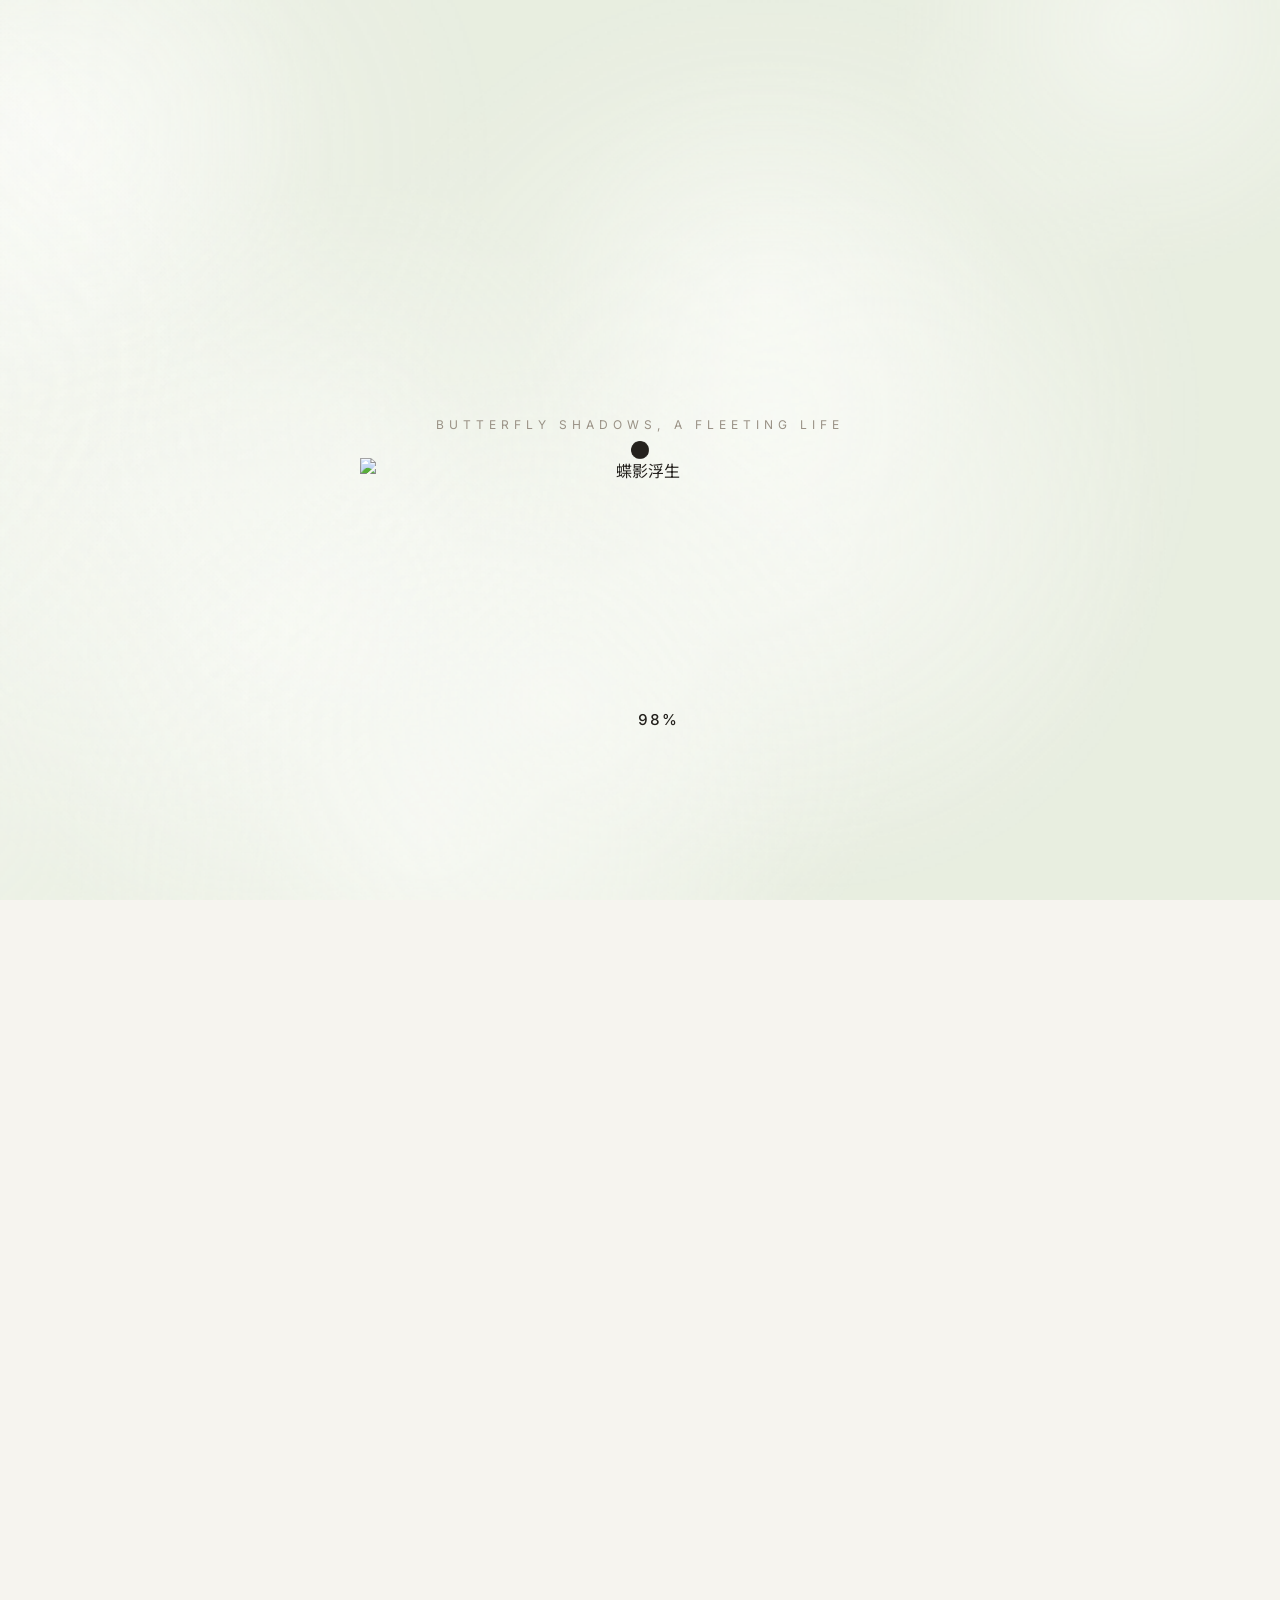
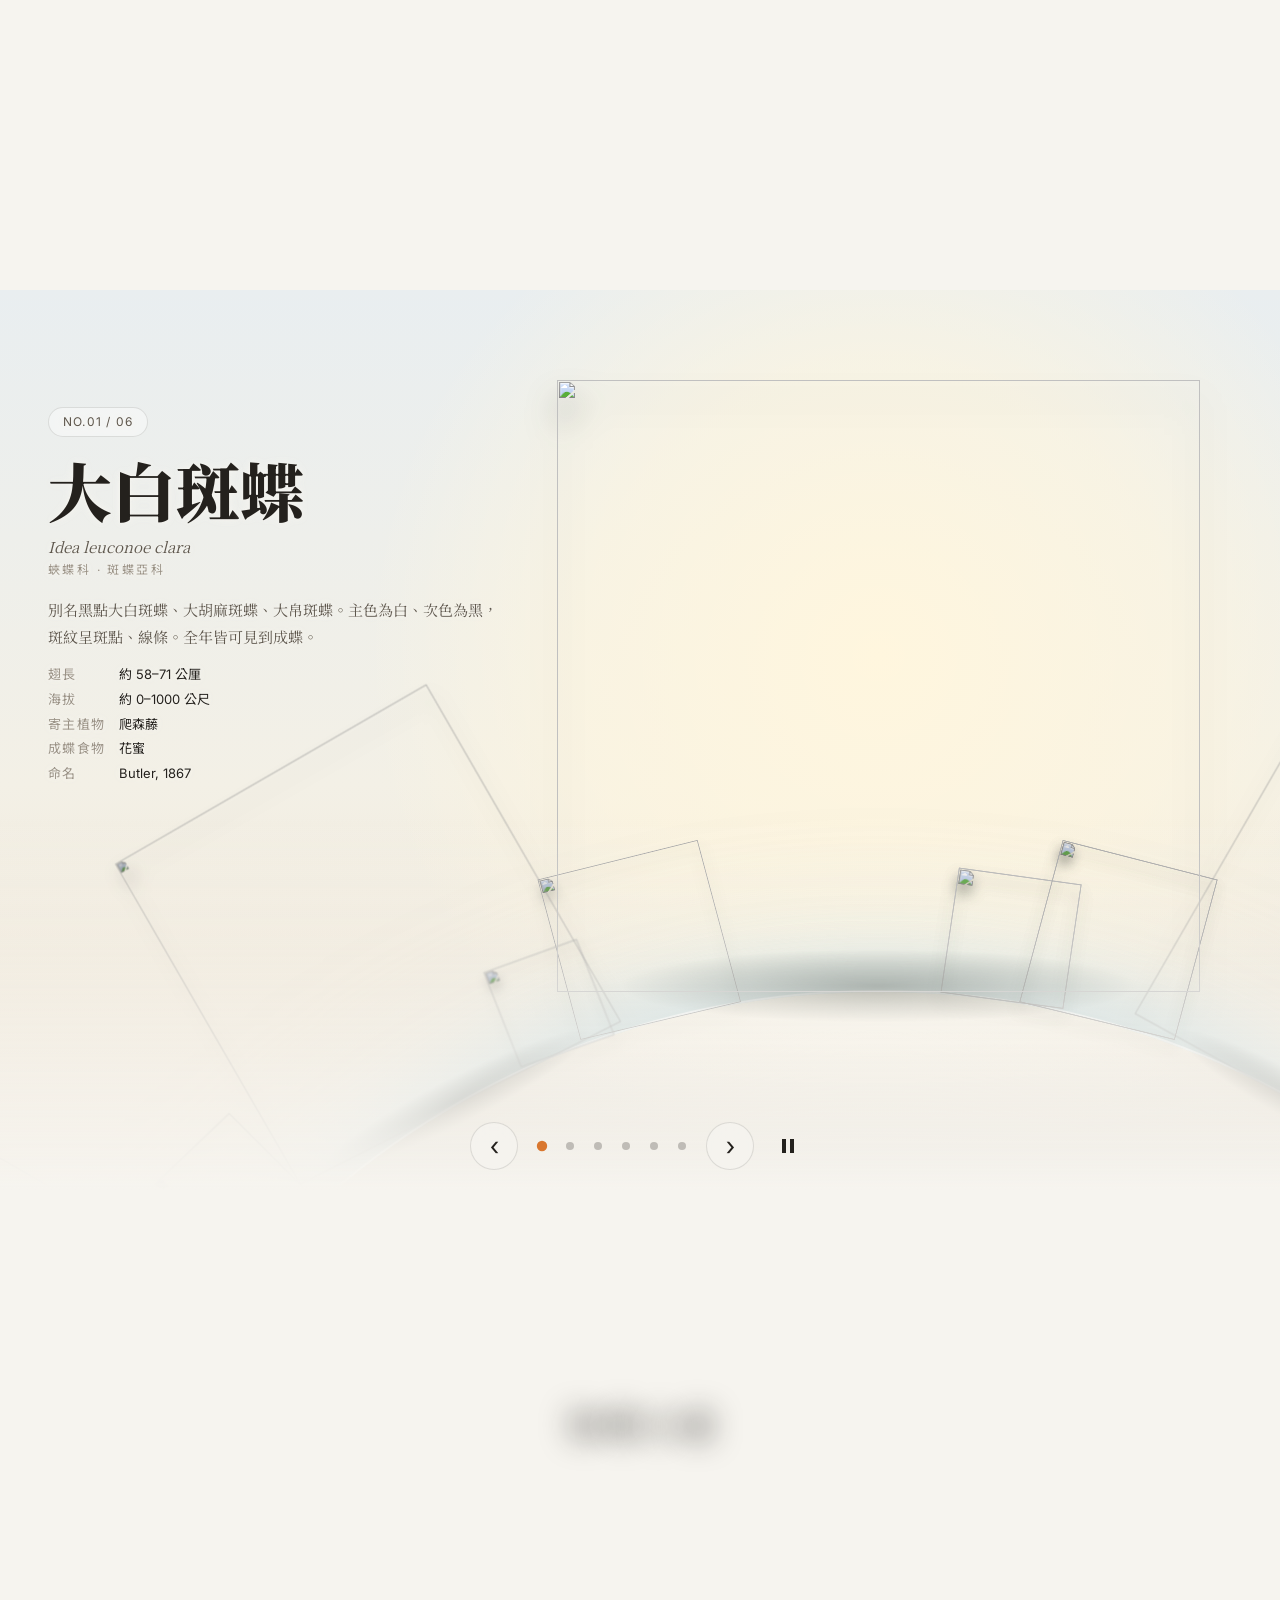
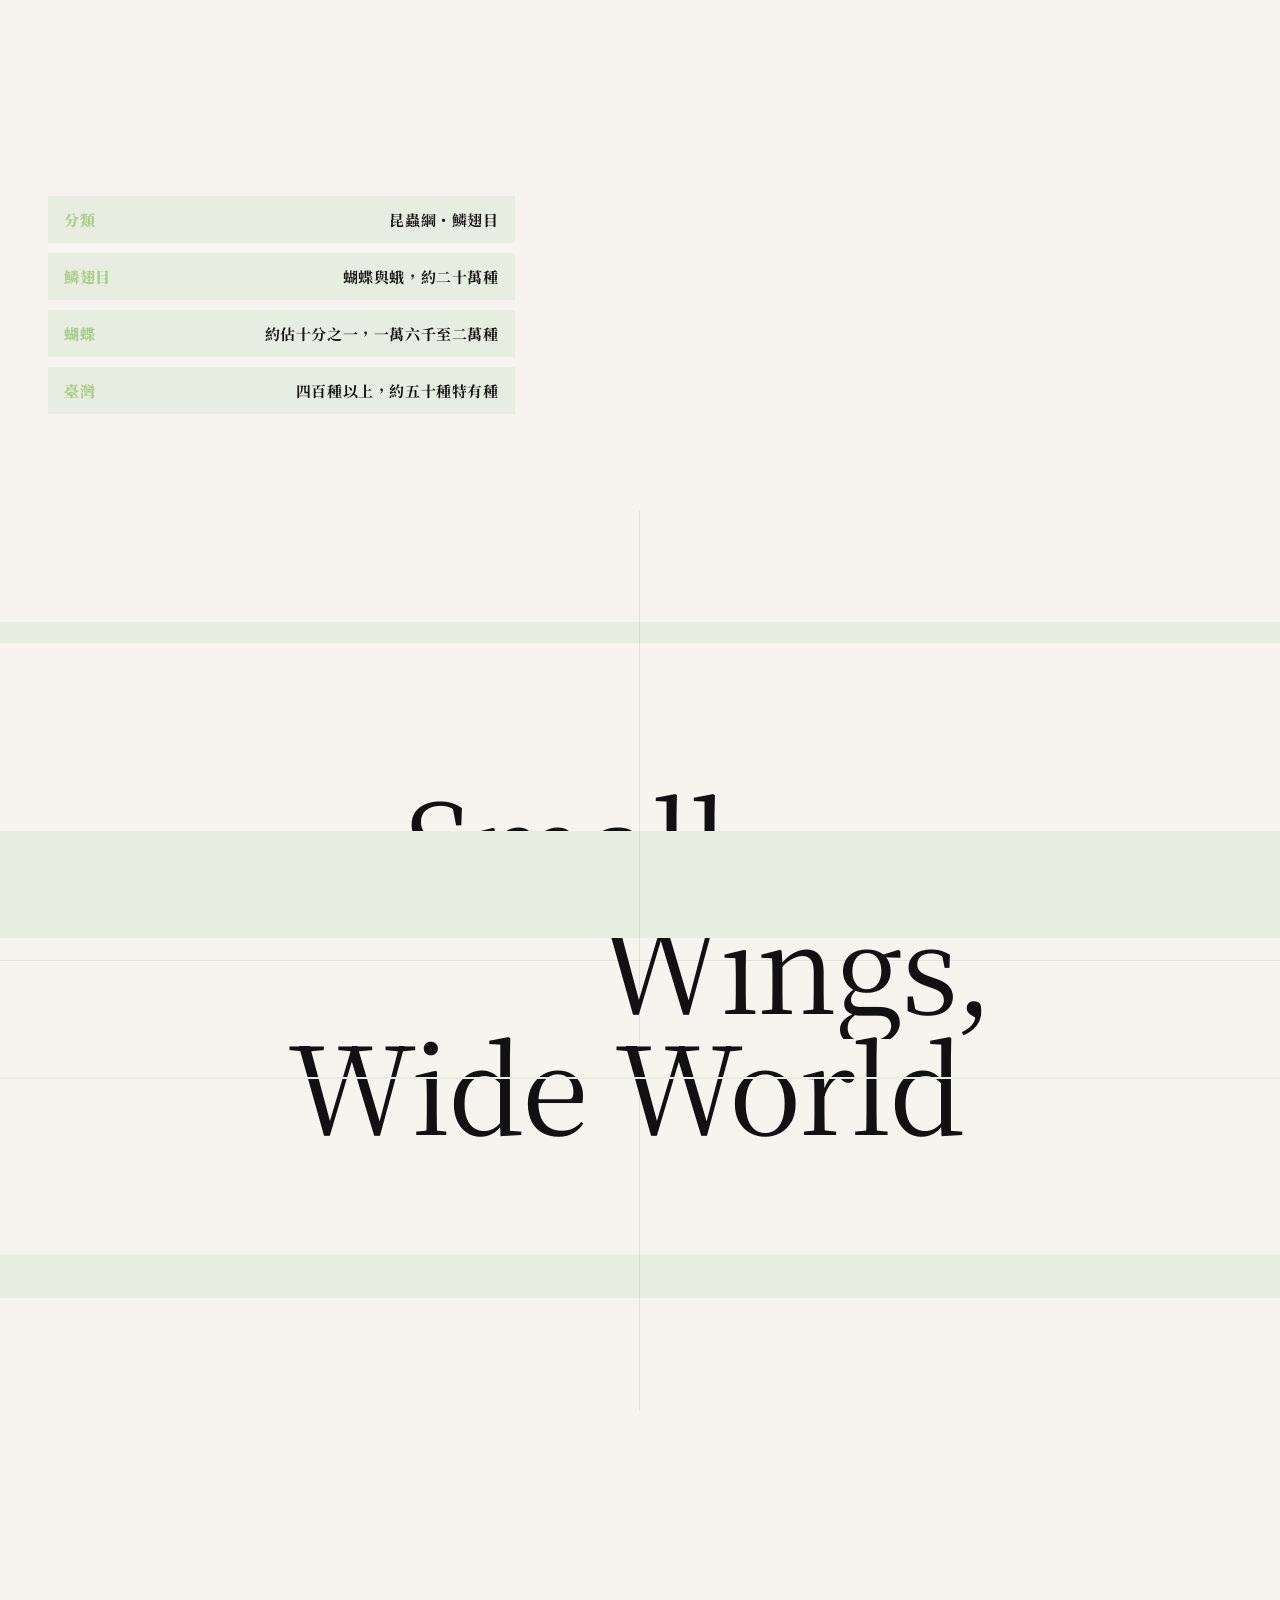
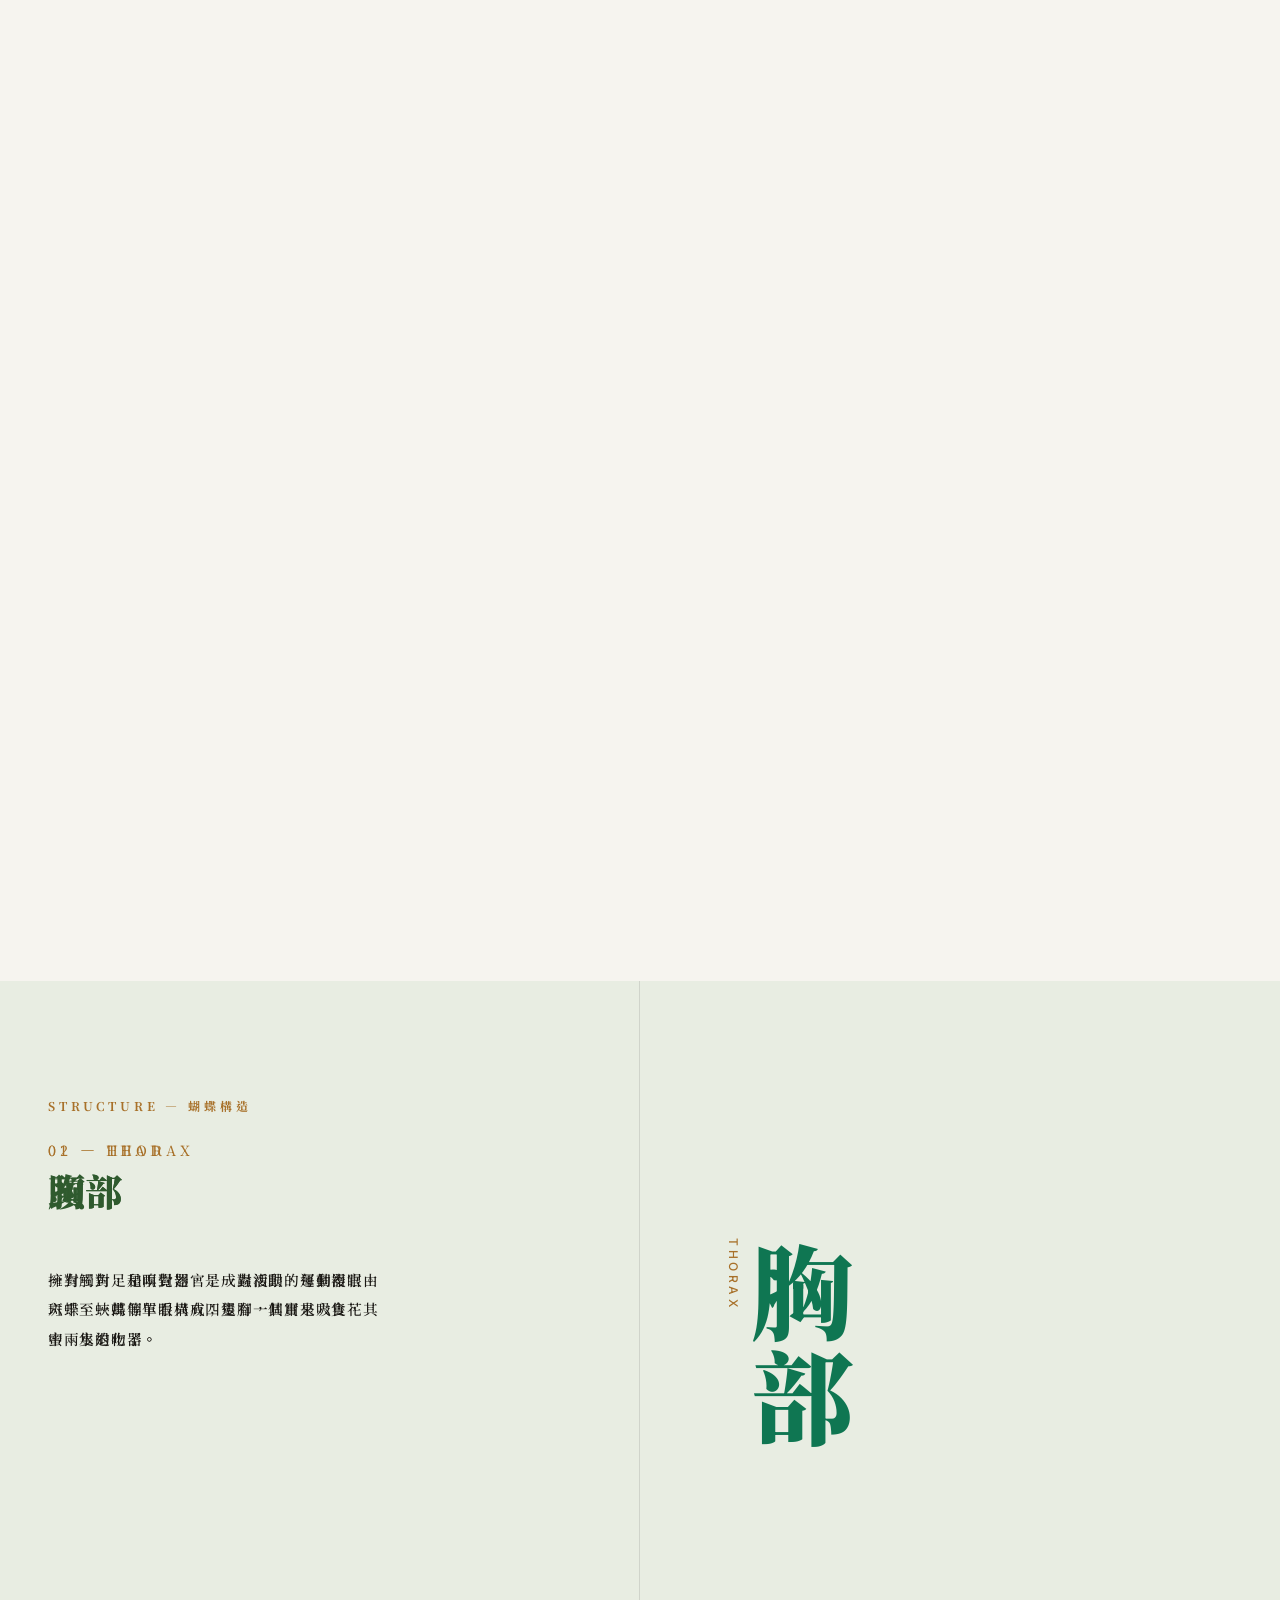
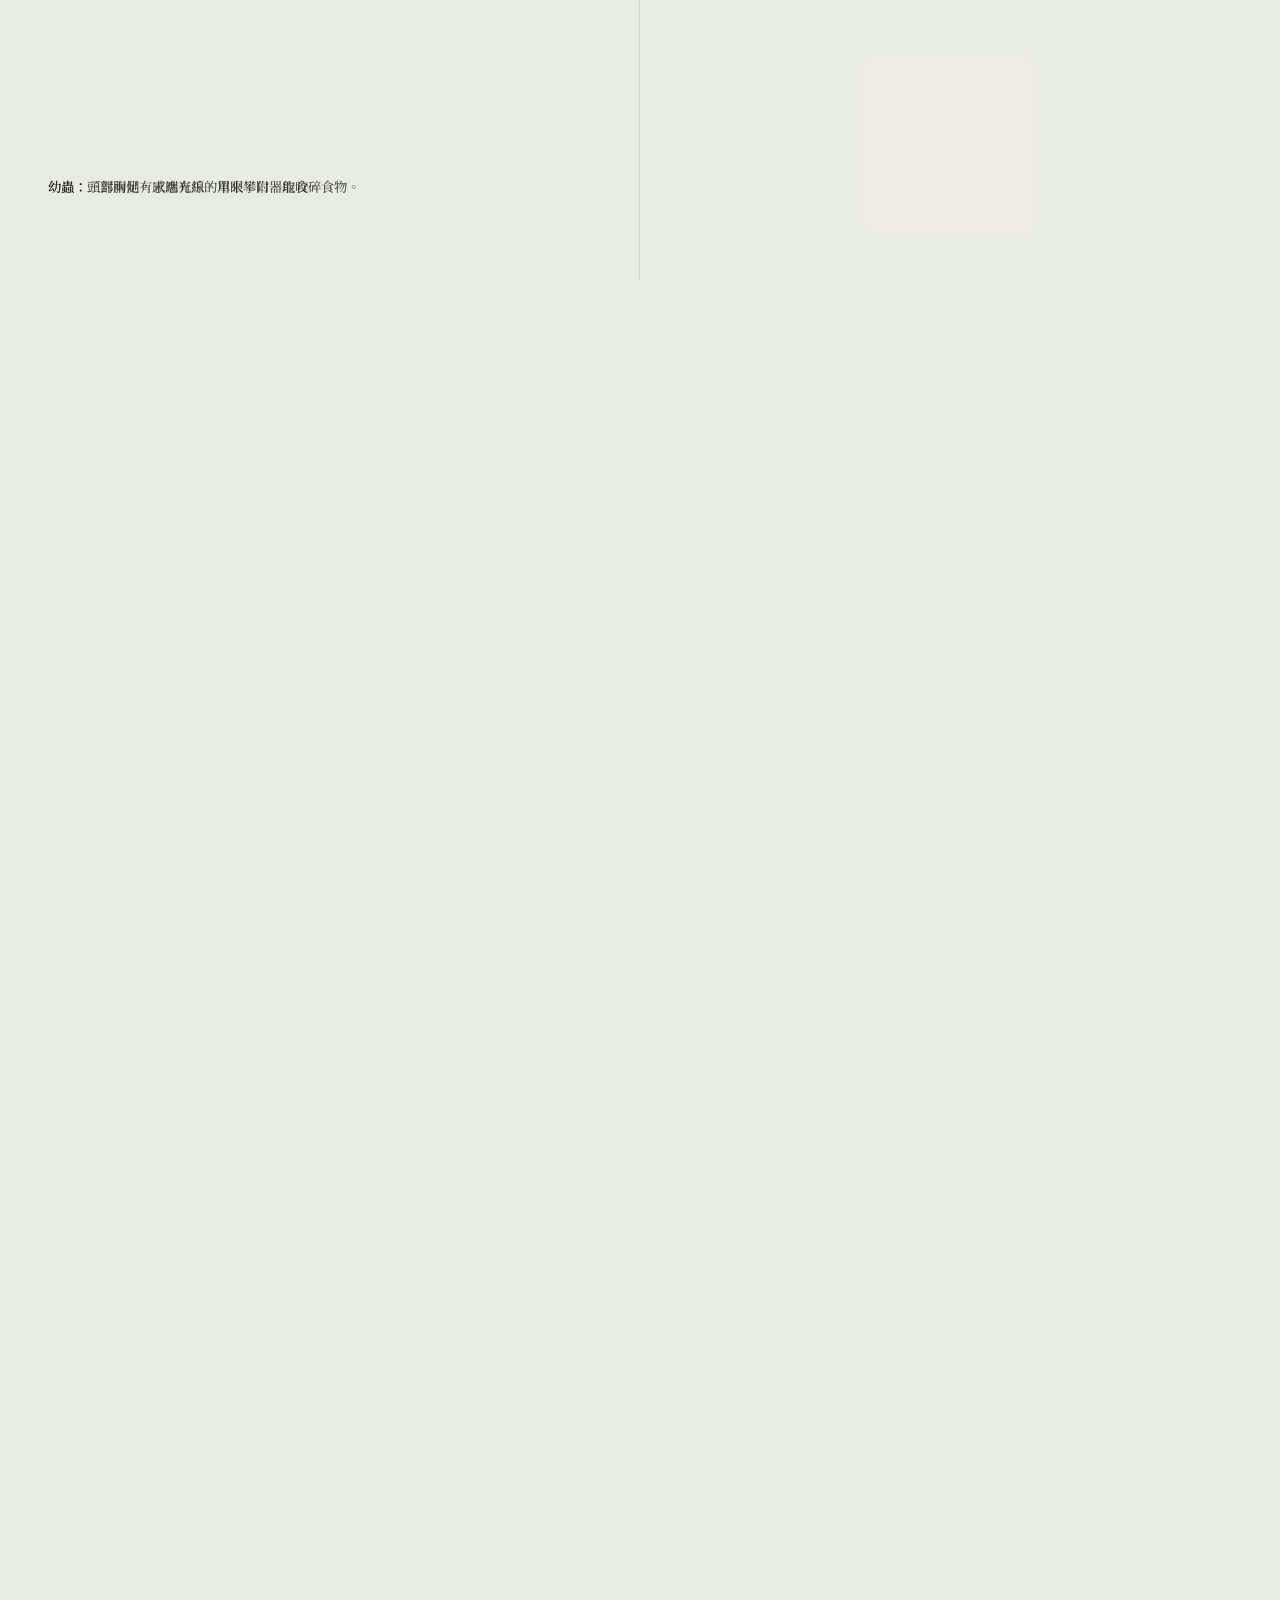
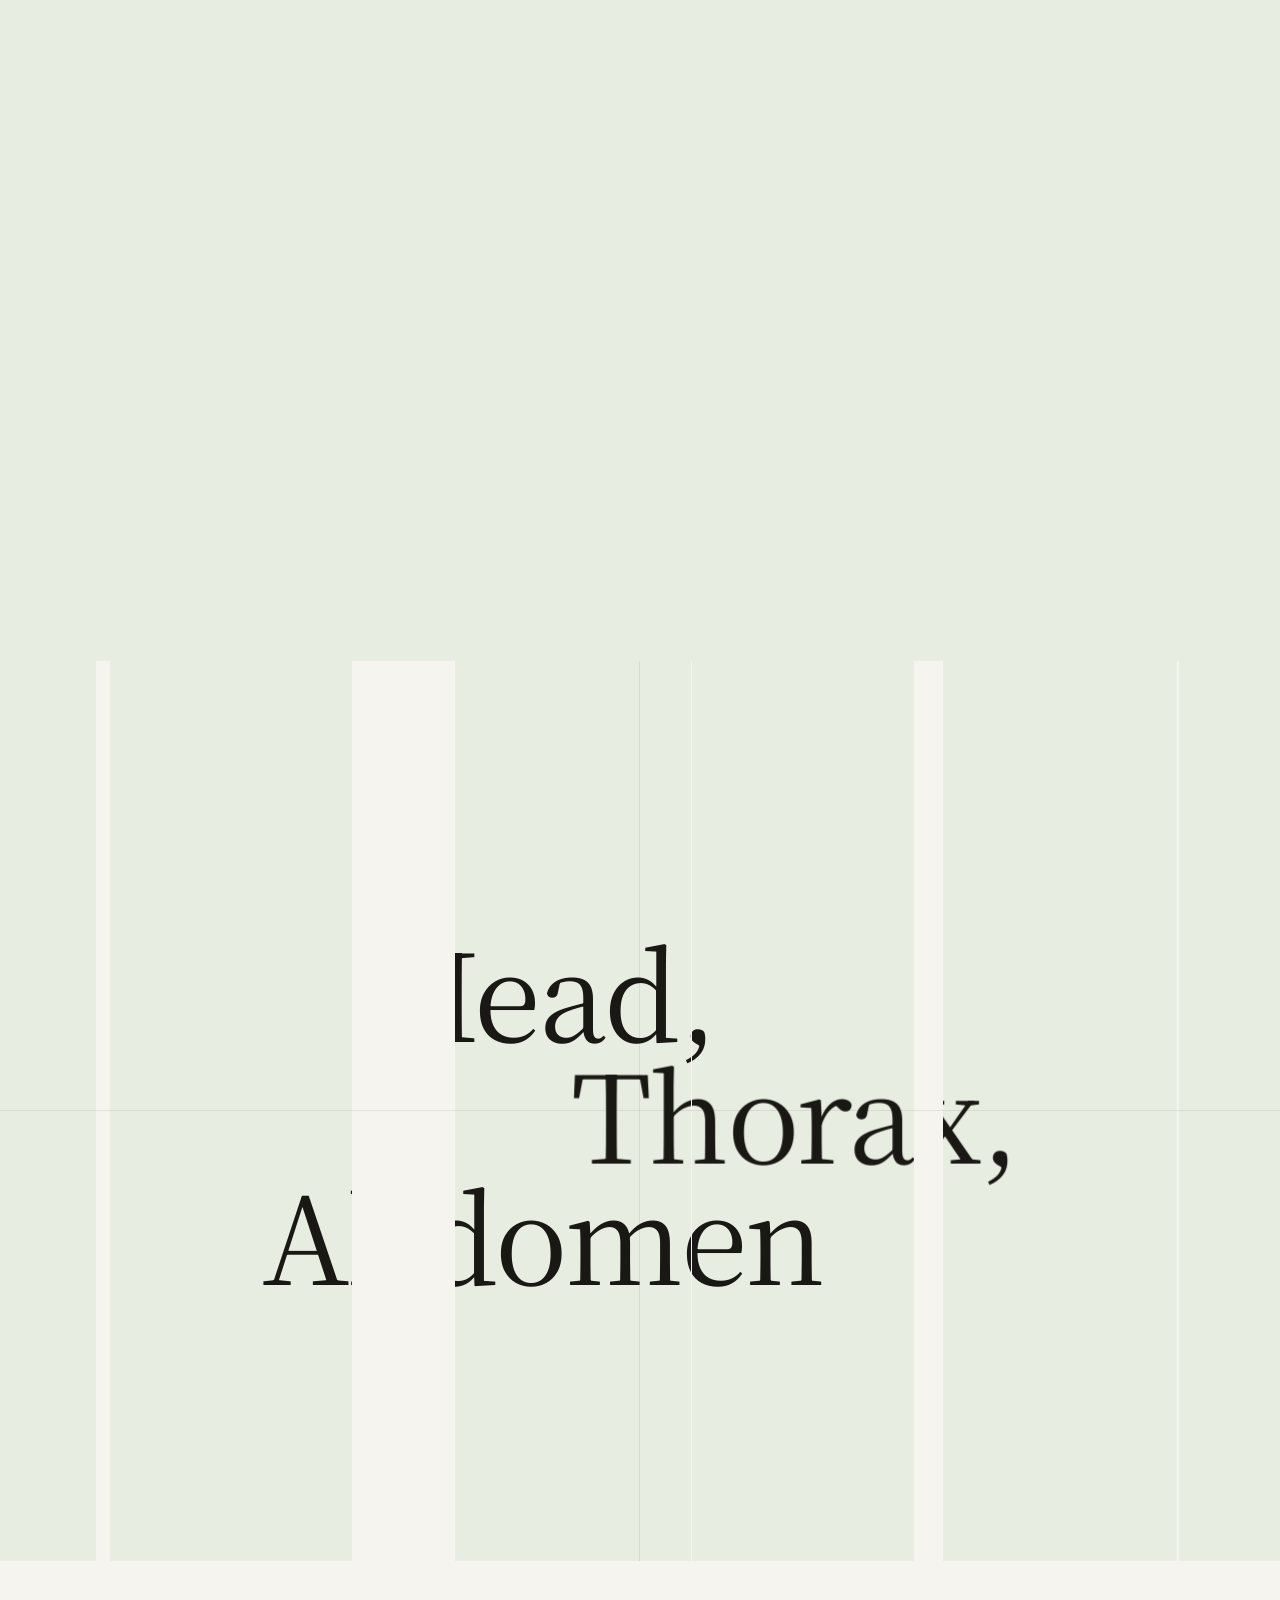
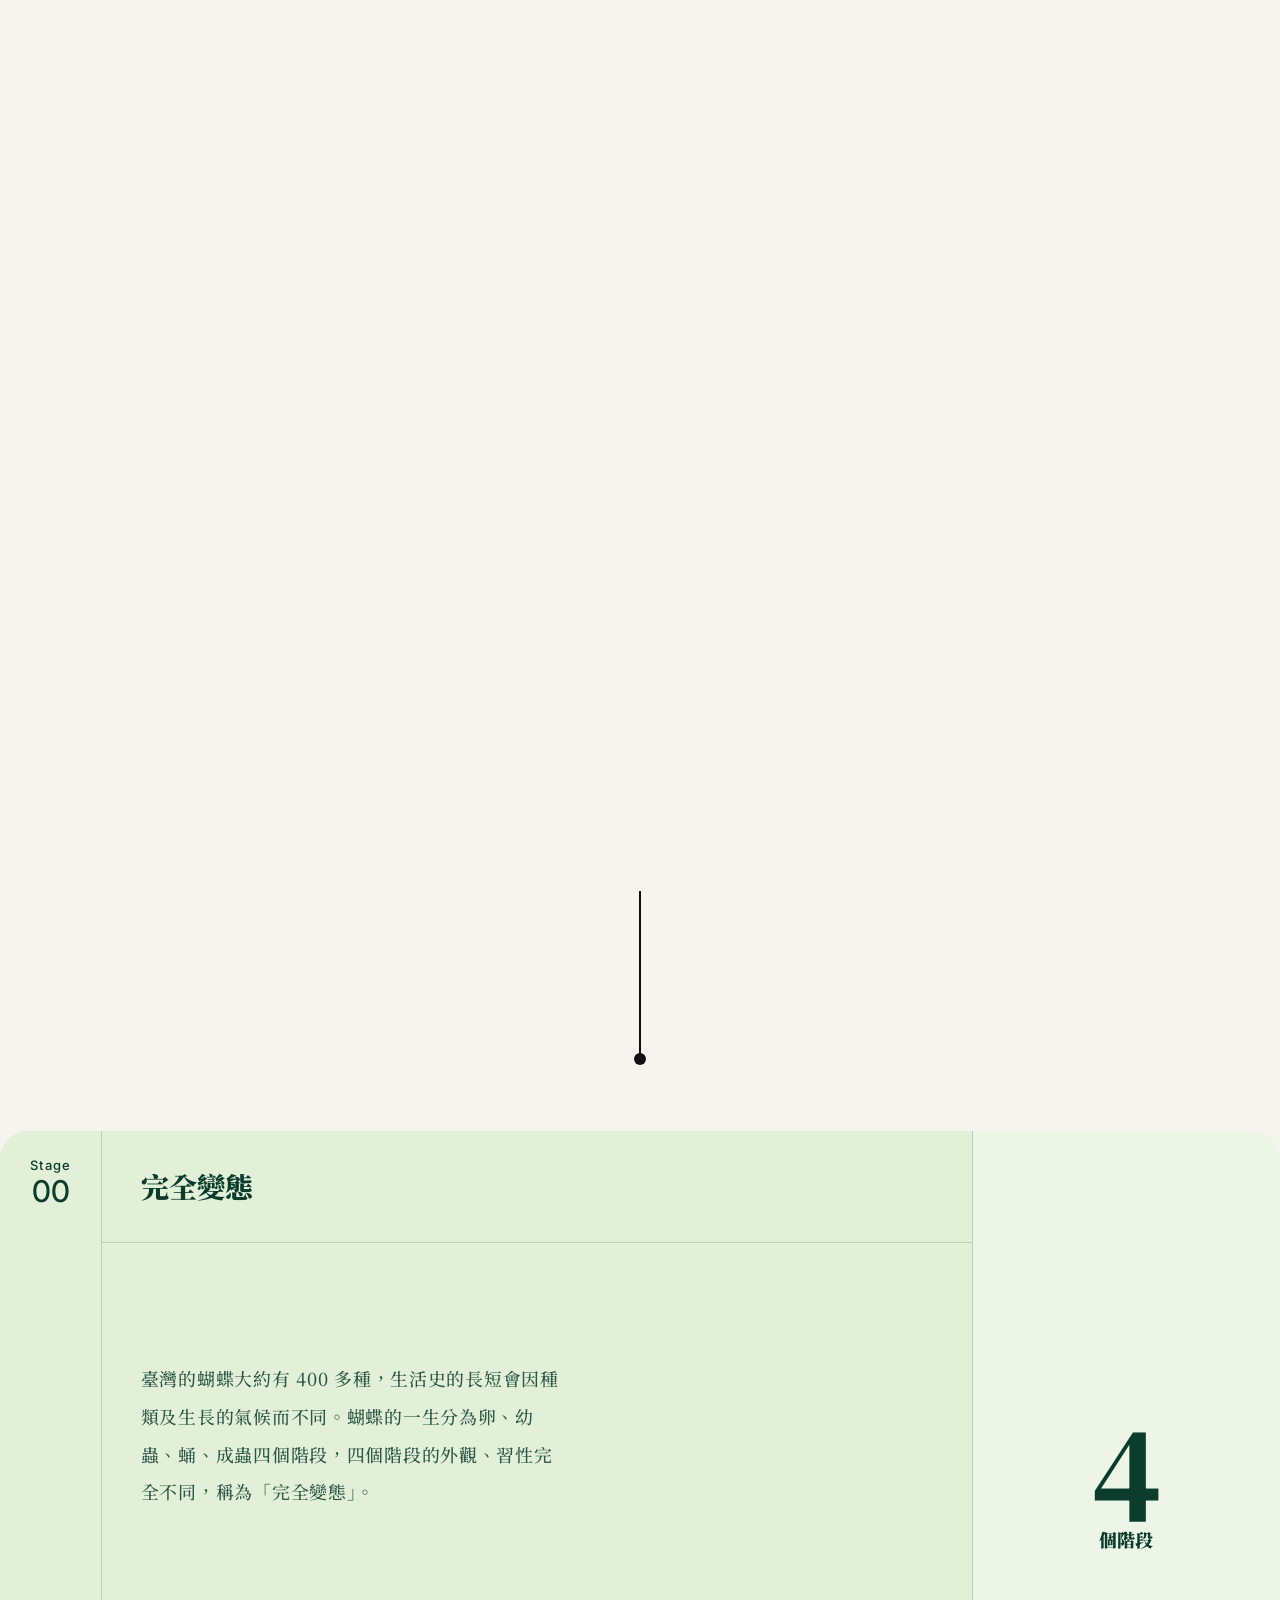
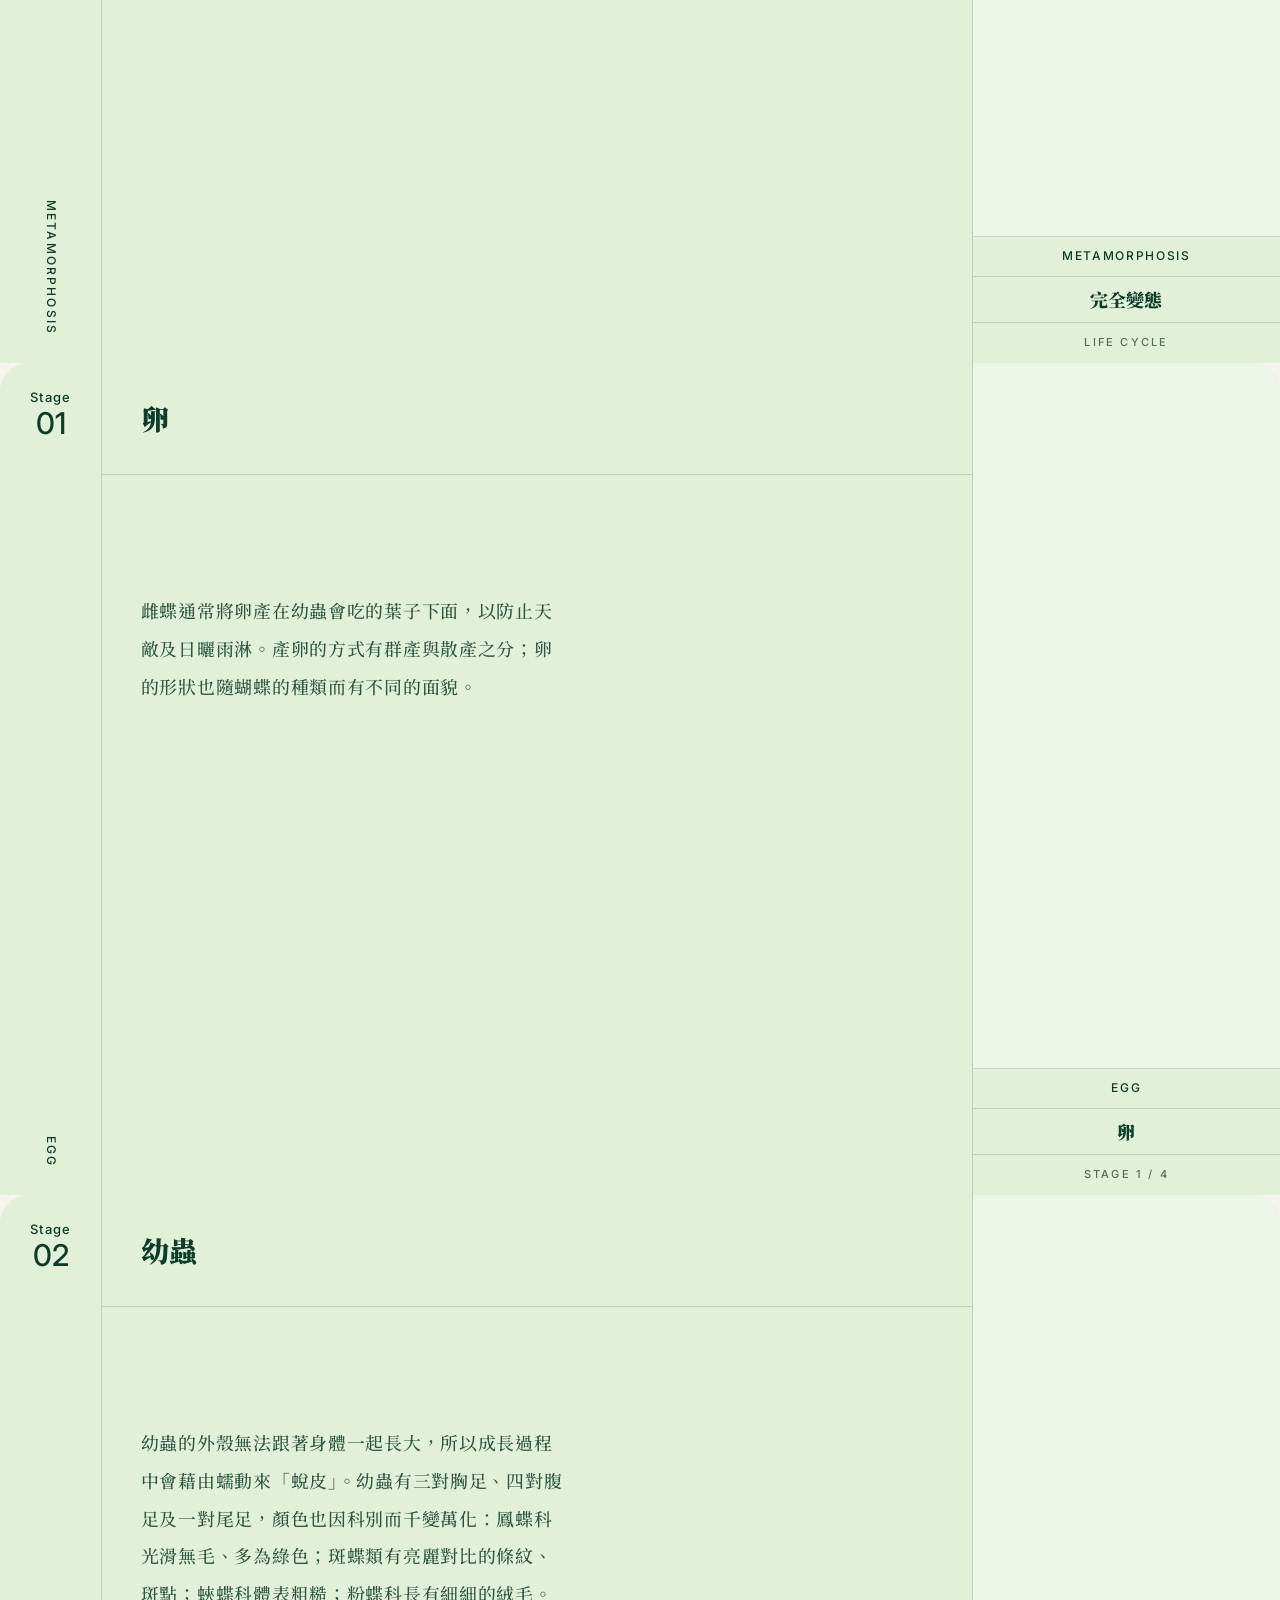
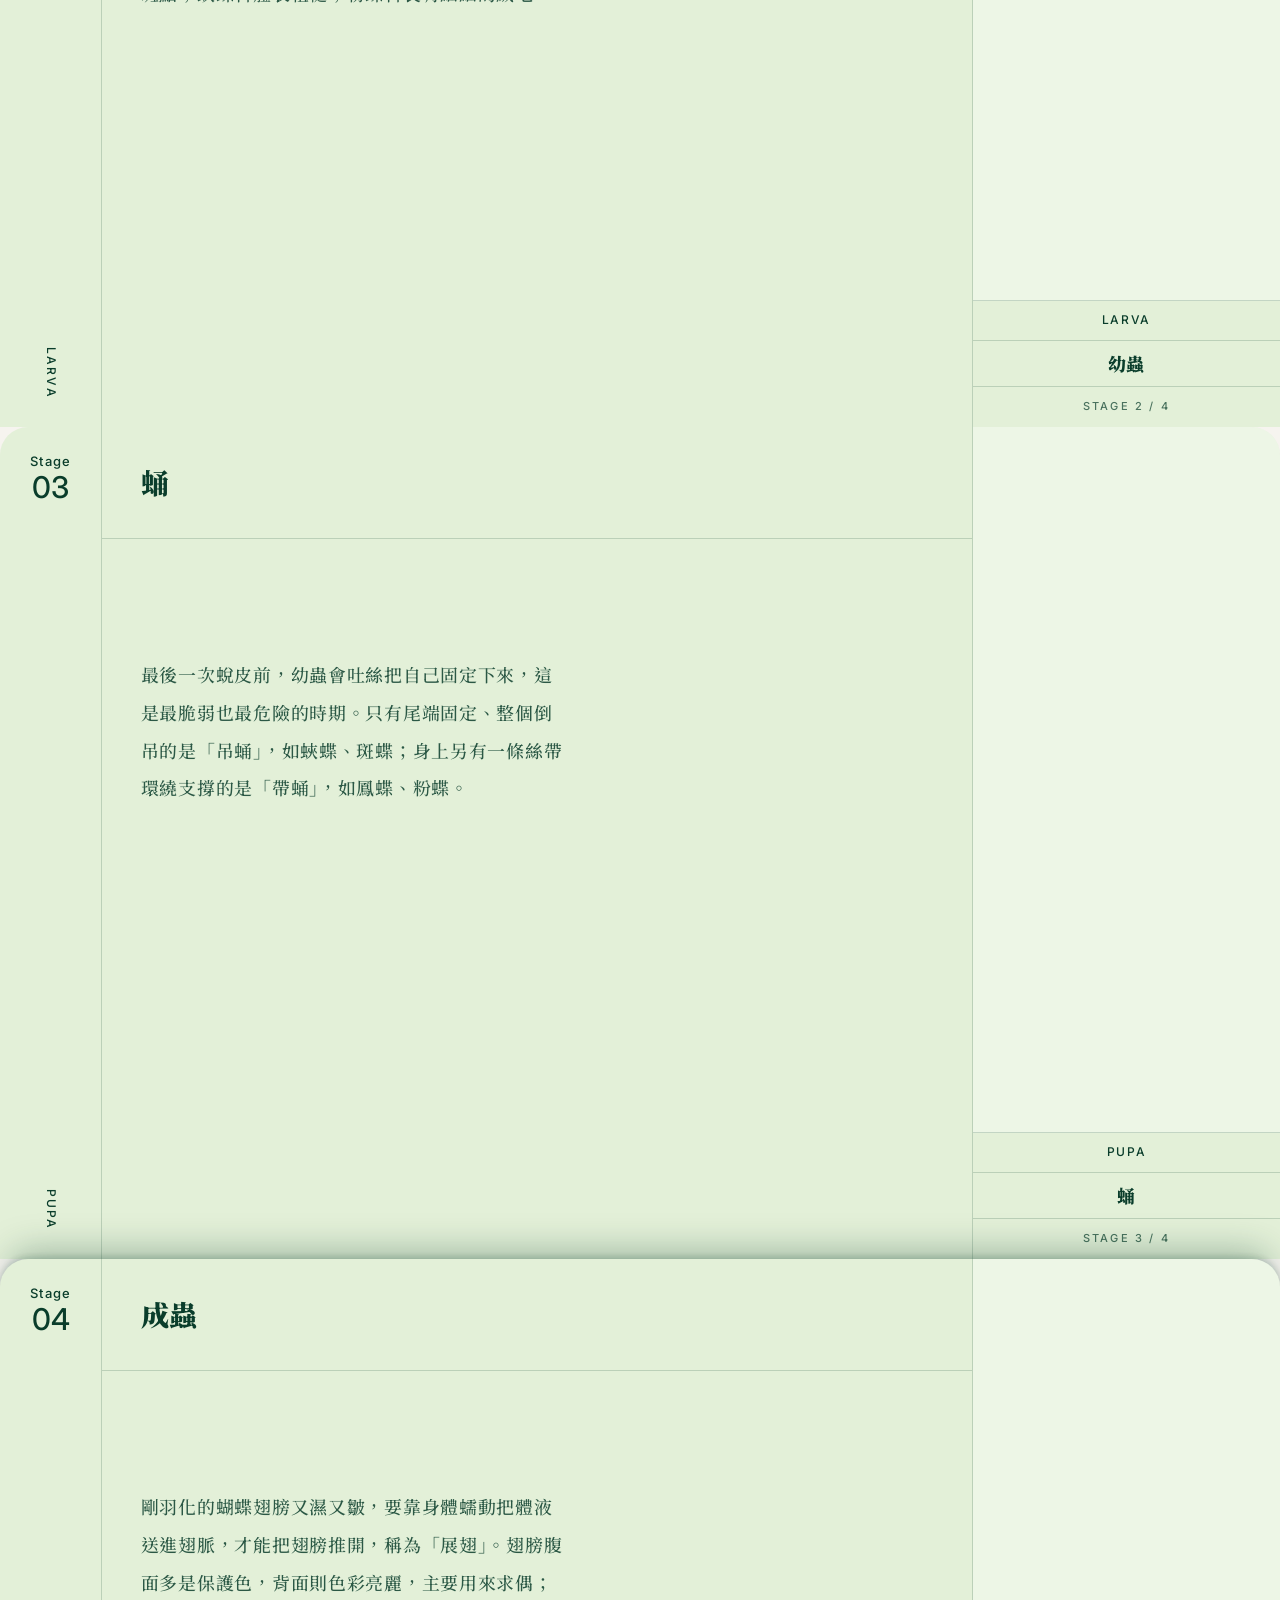
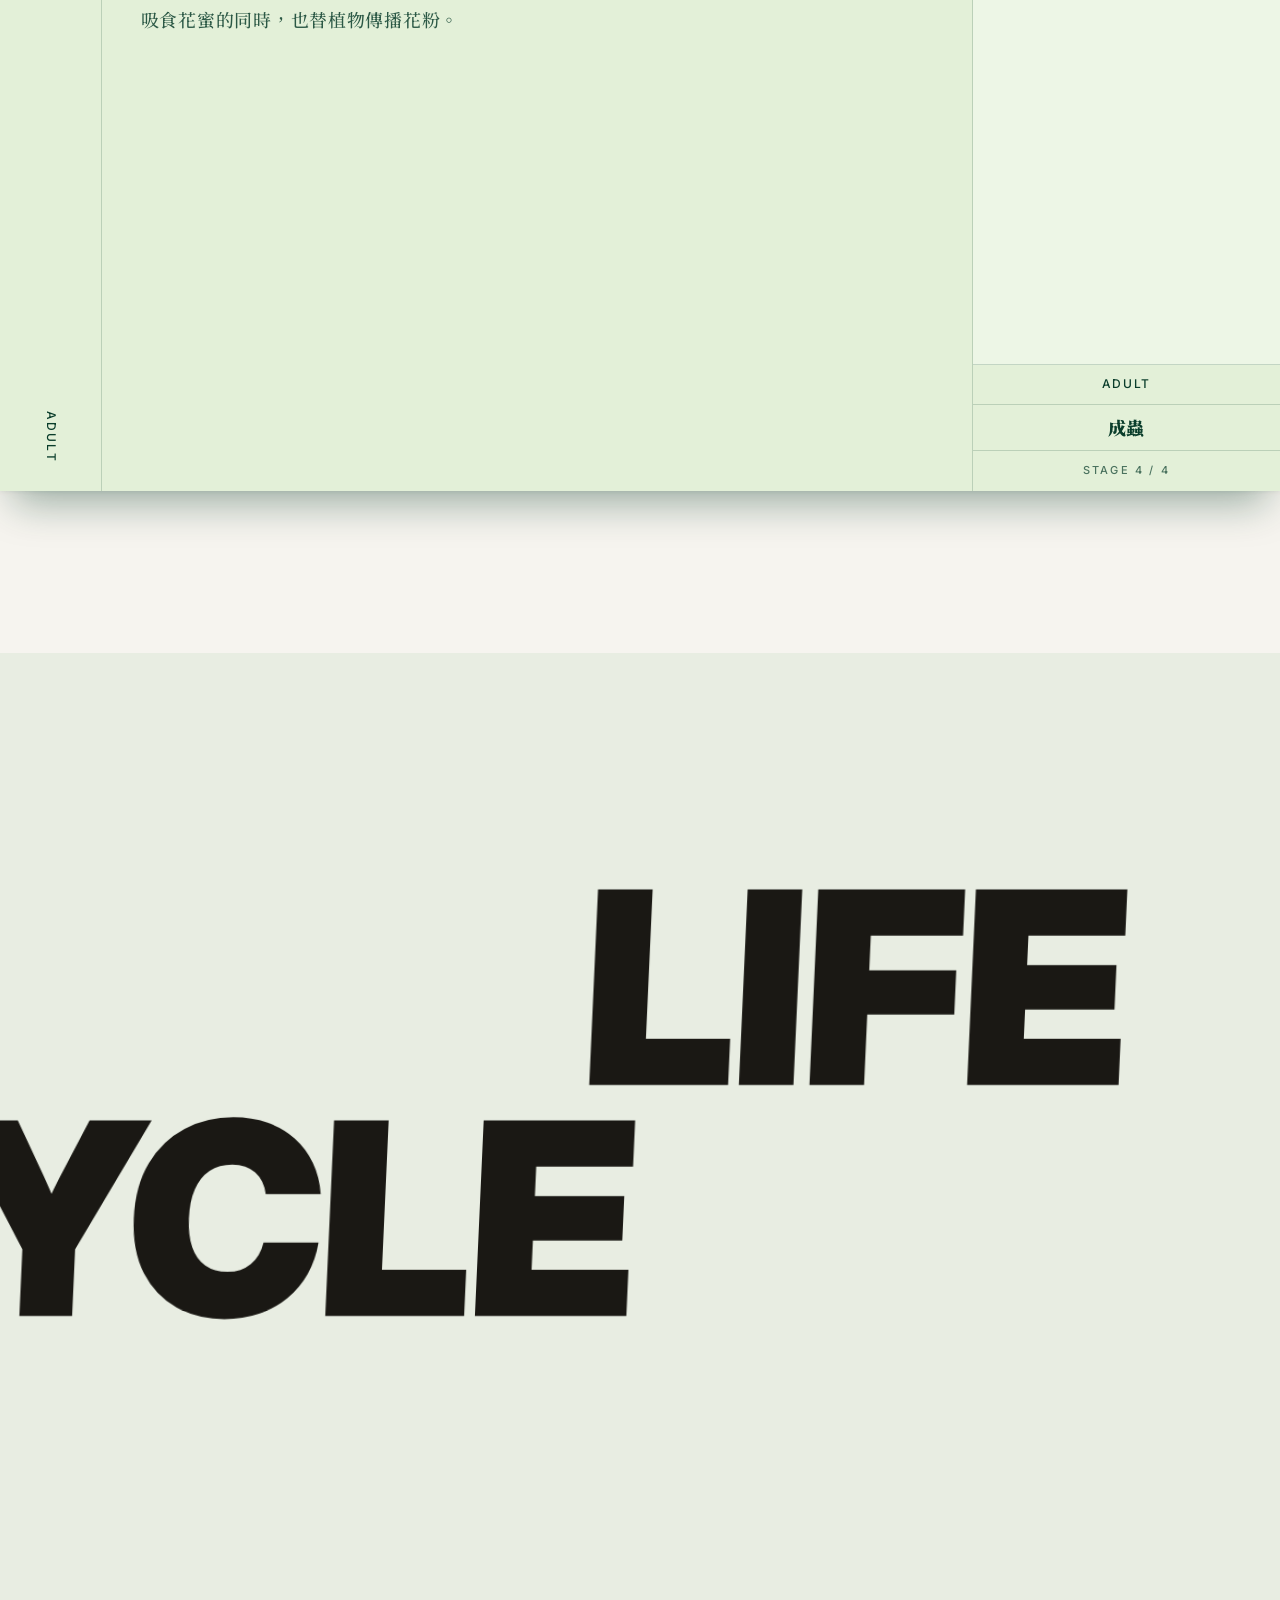
==== index.html @ a60fc91d "1123" ====
<!doctype html>
<html lang="zh-Hant-TW">
<head>
<meta charset="utf-8">
<meta name="viewport" content="width=device-width, initial-scale=1">
<title>蝶影浮生 · Butterfly Shadows, a Fleeting Life</title>
<meta name="description" content="蝶影浮生：認識臺灣六種蝴蝶的樣貌、寄主植物與棲地。">
<link rel="preconnect" href="https://fonts.googleapis.com">
<link rel="preconnect" href="https://fonts.gstatic.com" crossorigin>
<link href="https://fonts.googleapis.com/css2?family=Inter:wght@300;400;500;600&family=Noto+Serif+TC:wght@400;500;700;900&family=Noto+Sans+TC:wght@300;400;500;700;900&display=swap" rel="stylesheet">
<link rel="stylesheet" href="css/style.css?v=20261118a">
</head>
<body>

<!-- 背景：懸浮粒子＋轉場漣漪（canvas）＋紙紋顆粒 -->
<div class="wash" id="wash" aria-hidden="true"></div>
<canvas class="dust" id="dust" aria-hidden="true"></canvas>
<div class="noise" aria-hidden="true"></div>

<!-- 鼠標：蝴蝶的一生：幼蟲 → 蛹 → 成蝶（JS 產生內容，圖在 assets/cur-*.png） -->
<div class="cursor" id="cursor" aria-hidden="true"></div>

<!-- 0. 開場前奏：全螢幕水彩花草背景（assets/intro-bg.jpg）→ 霧氣蓋上來（游標經過的地方霧會散開，之後慢慢聚回來）→ LOGO 入場 → START（點下去：線條一圈圈擴散到整個畫面當作轉場） -->
<div class="intro" id="intro">
  <div class="intro-bg" id="introBg" aria-hidden="true"></div>
  <canvas class="intro-fog" id="introFog" aria-hidden="true"></canvas>
  <div class="intro-c">
    <p class="intro-kicker">BUTTERFLY SHADOWS, A FLEETING LIFE</p>
    <img class="intro-logo" src="assets/logo.png" alt="蝶影浮生">
    <button class="start" id="start" type="button" disabled><span>START</span><i aria-hidden="true">→</i></button>
  </div>
  <!-- 讀條：一隻蝴蝶從右上角出發，沿著不規則、會繞圈的優美曲線飛過畫面，身後拖著漸漸消失的尾跡；
       飛到 100% 時停在左上角（首頁選單常駐 LOGO 的位置）並變成 LOGO。百分比與生命週期小圖示在畫面中央偏下。讀完自動進入首頁 -->
  <div class="ld" id="ld" role="progressbar" aria-valuemin="0" aria-valuemax="100" aria-valuenow="0" aria-label="載入中" data-en-label="Loading">
    <canvas class="ld-trail" id="ldTrail" aria-hidden="true"></canvas>
    <div class="ld-fly" id="ldFly" aria-hidden="true"><img class="ld-wing" src="assets/ld-bf.png" alt=""></div>
    <img class="ld-logo" id="ldLogo" src="assets/logo.png" alt="" aria-hidden="true">
    <div class="ld-meter" aria-hidden="true"><span class="ld-ico" id="ldIco"></span><b class="ld-pct" id="ldPct">0%</b></div>
  </div>
</div>

<!-- 頂部選單：過了「介紹」後收合，LOGO 置中、選單按鈕在右 -->
<header class="nav" id="nav">
  <a class="brand" href="#hero"><img src="assets/logo.png" alt="蝶影浮生"></a>
  <div class="menu-scrim" id="menuScrim" aria-hidden="true"></div>
  <nav class="menu-wrap" id="menuWrap" aria-label="主選單" data-en-label="Main menu">
    <ul class="menu" id="menu">
      <li><a href="#hero" data-en-html="&lt;em&gt;01&lt;/em&gt;Home"><em>01</em>首頁</a></li>
      <li><a href="#story" data-en-html="&lt;em&gt;02&lt;/em&gt;Abstract"><em>02</em>摘要</a></li>
      <li><a href="#garden" data-en-html="&lt;em&gt;03&lt;/em&gt;Species"><em>03</em>介紹</a></li>
      <li><a href="#learn" data-en-html="&lt;em&gt;04&lt;/em&gt;Knowledge"><em>04</em>知識</a></li>
      <li><a href="#pupa" data-en-html="&lt;em&gt;05&lt;/em&gt;Pupa"><em>05</em>懸蛹</a></li>
      <li><a href="#map" data-en-html="&lt;em&gt;06&lt;/em&gt;Map"><em>06</em>地圖</a></li>
    </ul>
  </nav>
  <button class="lang" id="lang" type="button" aria-label="切換語言 / Switch language"><span class="lang-zh">中</span><i aria-hidden="true">/</i><span class="lang-en">EN</span></button>
  <button class="burger" id="burger" type="button" aria-expanded="false" aria-controls="menuWrap" aria-label="開啟選單" data-en-label="Open menu">
    <span class="burger-txt">MENU</span><span class="burger-ico"><i></i><i></i></span>
  </button>
</header>

<main>

<!-- 1. 首頁：LOGO 長出植物 → 蝴蝶飛出，會被滑鼠吸引 -->
<section id="hero" class="hero" data-sec>
  <h1 class="sr-only">蝶影浮生 Butterfly Shadows, a Fleeting Life</h1>
  <svg class="logo" id="logo" viewBox="-150 -230 1900 1060" aria-hidden="true">
    <g id="logoBack"></g>
    <image id="logoText" href="assets/logo.png" x="0" y="130" width="1600" height="400"/>
    <g id="logoFront"></g>
  </svg>
  <div class="flies" id="flies" aria-hidden="true"></div>
  <div class="hero-text">
    <p class="hint" data-en="Move your mouse — the butterflies will follow">移動滑鼠，蝴蝶會跟著你</p>
  </div>
</section>


<!-- 2. 摘要 -->
<!-- 漣漪轉場：摘要固定在畫面上，捲動時從游標處以圓形擴散出來，蓋過首頁 -->
<div class="rip-track" id="ripTrack">
<section id="story" class="sec story k-dark" data-sec data-bg="#F6F4EF">
  <div class="story-fx" aria-hidden="true"><div class="story-bokeh"></div><i class="story-glow"></i><i class="story-vig"></i><i class="story-dof"></i></div>
  <div class="wrap story-grid">
    <div class="story-body">
      <p class="story-first" data-tx="fade" data-en-html="&lt;span class=&quot;dropcap&quot;&gt;A&lt;/span&gt; butterfly's life begins as a single egg. It first feeds on its host plant as a caterpillar, then quietly rebuilds itself inside the pupa, and finally breaks free with a pair of brief, brilliant wings."><span class="dropcap">蝴蝶</span>的一生從一粒卵開始。牠先以幼蟲的模樣啃食寄主植物，再於蛹中靜靜地重組自己，最後破蛹而出，換得一雙短暫而絢麗的翅膀。</p>
      <p data-tx="lines" data-en="Butterfly Shadows, a Fleeting Life follows six butterflies commonly seen in Taiwan — the Paper Kite, Dwarf Crow, Blue Tiger, Orange Oakleaf, Lime Swallowtail and Common Mormon — gathering their appearance, host plants and the altitudes where they live.">「蝶影浮生」以臺灣常見的六種蝴蝶為主角：大白斑蝶、小紫斑蝶、淡紋青斑蝶、枯葉蝶、花鳳蝶與玉帶鳳蝶，整理牠們的樣貌、寄主植物與棲息的海拔。</p>
      <p data-tx="lines" data-en="As you browse, your cursor transforms too: from caterpillar, to pupa, to a butterfly in flight.">瀏覽這個網站時，游標也會跟著蛻變：從幼蟲、蛹，到展翅的蝴蝶。</p>
    </div>
  </div>
  <div class="mq story-mq" data-mq="-34" aria-hidden="true"><div class="mq-in"><span class="mq-set mq-plain">ABSTRACT<i></i>BUTTERFLY SHADOWS, A FLEETING LIFE<i></i></span></div></div>
</section>
</div>


<!-- 3. 介紹：旋轉地球 -->
<section id="garden" class="sec garden" data-sec aria-roledescription="輪播" aria-label="蝴蝶介紹" data-en-label="Butterfly species">
  <div class="g-sky" aria-hidden="true">
    <div class="g-far" id="gFar"></div>
    <div class="g-spot" id="gSpot"></div>
  </div>

  <div class="g-text wait" id="gText" aria-live="polite">
    <span class="pill" id="gNo">NO.01 / 06</span>
    <h2 id="gName">大白斑蝶</h2>
    <p class="latin" id="gLatin">Idea leuconoe clara</p>
    <p class="fam" id="gFam">蛺蝶科 · 斑蝶亞科</p>
    <p class="g-desc" id="gDesc"></p>
    <dl class="g-meta" id="gMeta"></dl>
  </div>

  <div class="g-stage" id="gStage" tabindex="0" aria-label="旋轉地球，可用左右方向鍵或拖曳切換" data-en-label="Rotating globe — use the arrow keys or drag to switch">
    <div class="g-globe" id="gGlobe" aria-hidden="true"><img class="g-earth" id="gTex" src="assets/earth.png" alt="" draggable="false"></div>
    <div class="g-ring" id="gRing"></div>
  </div>
  <div class="g-near" id="gNear" aria-hidden="true"></div>

  <div class="g-ctrl">
    <button type="button" id="gPrev" aria-label="上一隻" data-en-label="Previous butterfly">‹</button>
    <div class="g-dots" id="gDots"></div>
    <button type="button" id="gNext" aria-label="下一隻" data-en-label="Next butterfly">›</button>
    <button type="button" class="g-play" id="gPlay" aria-pressed="true" aria-label="暫停自動輪播"><span></span></button>
  </div>
</section>


<!-- 介紹 → 知識：不再用跑馬燈，介紹的畫面底部漸層淡出成知識的米色底（.garden::after） -->
<!-- 4. 知識（內容依「蝴蝶基本資訊整理」） -->
<section id="learn" class="sec learn" data-sec data-bg="#F6F4EF">
  <div class="dock" id="dock">
    
  </div>
  <div class="dock-space">
    <h2 class="smoke-t" id="smokeT" data-en="Butterfly Knowledge">知蝶百識</h2>
  </div>

  <!-- 概說：黑色標籤列＋大字內文 -->
  <div class="kb" id="k-body" data-bg="#F6F4EF">
    <div class="wrap kb-grid">
      <div class="kb-meta" data-tx="stagger">
        <p data-en-html="&lt;b&gt;Class&lt;/b&gt;&lt;span&gt;Insecta · Lepidoptera&lt;/span&gt;"><b>分類</b><span>昆蟲綱・鱗翅目</span></p>
        <p data-en-html="&lt;b&gt;Lepidoptera&lt;/b&gt;&lt;span&gt;Butterflies and moths, ~200,000 species&lt;/span&gt;"><b>鱗翅目</b><span>蝴蝶與蛾，約二十萬種</span></p>
        <p data-en-html="&lt;b&gt;Butterflies&lt;/b&gt;&lt;span&gt;About one tenth: 16,000–20,000 species&lt;/span&gt;"><b>蝴蝶</b><span>約佔十分之一，一萬六千至二萬種</span></p>
        <p data-en-html="&lt;b&gt;Taiwan&lt;/b&gt;&lt;span&gt;400+ species, ~50 endemic&lt;/span&gt;"><b>臺灣</b><span>四百種以上，約五十種特有種</span></p>
      </div>
      <div class="kb-txt">
        <p data-tx="lines" data-en="Butterflies live almost everywhere — from seashores to high mountains, from deserts to the polar circles. Adults visit flowers for nectar and help pollinate plants; many species skip nectar and feed on rotting fruit, carrion or dung instead, helping nature recycle its materials.">蝴蝶的分布非常廣，從海邊到高山、由沙漠至極地圈，都有不同的蝴蝶生存其中。成蟲會訪花吸蜜，幫助植物傳授花粉；也有許多種類不吸花蜜，而是吸食腐果或動物死屍、排遺，幫助自然界完成物質循環。</p>
        <p data-tx="lines" data-en="Both adults and caterpillars are food for birds, lizards, spiders and more, while most caterpillars feed on plants — making butterflies an indispensable part of the food web.">牠們的成蟲和幼蟲，也是鳥、蜥蜴、蜘蛛等動物的食物；而大部分幼蟲又取食植物，所以蝴蝶是食物網中不可少的一份子。</p>
      </div>
    </div>
  </div>

  <!-- 轉場：橫向條帶遮罩揭露＋黑白主題切換＋大字排版動畫 -->
  <div class="kt" data-to="dark" aria-hidden="true">
    <div class="kt-pin">
      <div class="kt-lay kt-a"><p class="kt-t"><span class="kt-l"><span>Small</span></span><span class="kt-l"><span>Wings,</span></span><span class="kt-l"><span>Wide World</span></span></p></div>
      <div class="kt-lay kt-b"><p class="kt-t"><span class="kt-l"><span>Every</span></span><span class="kt-l"><span>Part</span></span><span class="kt-l"><span>Has a Purpose</span></span></p></div>
    </div>
  </div>
  <!-- 構造（黑底）：網格排版，每塊文字各佔一格不重疊；左上大字「蝴蝶的」、右上輪盤文字轉到正在介紹的部位；左下說明、右下圖片與編號 -->
  <div class="ks k-dark" id="k-struct" data-bg="#F6F4EF">
    <div class="ks-pin">
      <p class="ks-k" data-en="STRUCTURE — Butterfly Anatomy">STRUCTURE — 蝴蝶構造</p>
      <p class="ks-we" aria-hidden="true"><small lang="en">THE BUTTERFLY&rsquo;S</small><b>蝴蝶的</b></p>
      <div class="ks-wheel" aria-hidden="true"><div class="ks-wheel-in" id="ksWheel"><span><small lang="en">HEAD</small><b>頭部</b></span><span><small lang="en">THORAX</small><b>胸部</b></span><span><small lang="en">ABDOMEN</small><b>腹部</b></span></div></div>
      <div class="ks-vert" aria-hidden="true"><div class="kv-in"><p class="kv-it on"><b>頭部</b><small lang="en">HEAD</small></p><p class="kv-it"><b>胸部</b><small lang="en">THORAX</small></p><p class="kv-it"><b>腹部</b><small lang="en">ABDOMEN</small></p></div></div>
      <div class="ks-info" id="ksInfo">
          <div class="ks-pan on"><p class="ks-no">01 — HEAD</p><h3 data-en="Head">頭部</h3>
            <p data-en="A pair of antennae serve as organs of smell; each of the two compound eyes is made of 6,000–10,000 ommatidia; and a proboscis is used to sip nectar and water.">一對觸角，是嗅覺器官；一對複眼，每個複眼由六千至一萬個單眼構成；還有一個用來吸食花蜜、水的吻器。</p>
            <small data-en="Larva: simple eyes on both sides of the head sense light, and chewing mouthparts break down food.">幼蟲：頭部兩側有感應光線的單眼，口器能咬碎食物。</small></div>
          <div class="ks-pan"><p class="ks-no">02 — THORAX</p><h3 data-en="Thorax">胸部</h3>
            <p data-en="Bears three pairs of legs and two pairs of wings — the adult's organs of movement. Danaids and other brush-footed butterflies seem to have only four legs, but in fact have six; two are reduced.">擁有三對足和兩對翅，是成蟲活動的運動器官。斑蝶、蛺蝶等乍看只有四隻腳，其實是六隻，其中兩隻退化了。</p>
            <small data-en="Larva: three pairs of thoracic legs with claws at the tips, used for gripping and feeding.">幼蟲：三對胸足，末端有爪，用來攀附、取食。</small></div>
          <div class="ks-pan"><p class="ks-no">03 — ABDOMEN</p><h3 data-en="Abdomen">腹部</h3>
            <p data-en="Digests food and absorbs nutrients; the tip holds the reproductive and excretory organs. Spiracles along both sides feed a tracheal system for breathing — the same in larvae and adults.">負責消化、吸收食物的營養，末端具有生殖和排泄器官。身體兩側分布著氣孔，以氣管系統呼吸，幼蟲與成蟲都一樣。</p>
            <small data-en="Larva: four pairs of prolegs and one pair of anal prolegs.">幼蟲：四對腹足及一對尾足。</small></div>
      </div>
      <div class="ks-side">
        <figure class="ks-img" id="ksImg"><img src="assets/idea-fly.png" alt="大白斑蝶" loading="lazy"></figure>
      </div>
    </div>
  </div>
  <!-- 轉場：橫向條帶遮罩揭露＋黑白主題切換＋大字排版動畫 -->
  <div class="kt" data-to="light" aria-hidden="true">
    <div class="kt-pin">
      <div class="kt-lay kt-a"><p class="kt-t"><span class="kt-l"><span>Head,</span></span><span class="kt-l"><span>Thorax,</span></span><span class="kt-l"><span>Abdomen</span></span></p></div>
      <div class="kt-lay kt-b"><p class="kt-t"><span class="kt-l"><span>One</span></span><span class="kt-l"><span>Life,</span></span><span class="kt-l"><span>Four Forms</span></span></p></div>
    </div>
  </div>
  <!-- 生活史：一條線從上一個轉場畫下來，接著每個階段是一張綠色系的圖卡，隨著捲動一張一張疊上來（版面：左欄編號、中欄標題與說明、右欄圖片與名稱） -->
  <div class="kc" id="k-cycle" data-bg="#F6F4EF">
    <div class="kc-lead" aria-hidden="true"><i class="kc-lead-ln"></i><i class="kc-lead-dot"></i></div>
    <div class="kc-stack">
      <article class="kc-card" style="--i:0">
        <div class="kc-c1"><p class="kc-st"><small lang="en">Stage</small><b>00</b></p><p class="kc-en" lang="en">METAMORPHOSIS</p></div>
        <div class="kc-c2"><h4 class="kc-h" data-en="Complete Metamorphosis">完全變態</h4><p class="kc-p" data-en="Taiwan is home to more than 400 butterfly species, and the length of their life cycle varies with species and climate. A butterfly's life has four stages — egg, larva, pupa and adult — each completely different in form and habit. This is called complete metamorphosis.">臺灣的蝴蝶大約有 400 多種，生活史的長短會因種類及生長的氣候而不同。蝴蝶的一生分為卵、幼蟲、蛹、成蟲四個階段，四個階段的外觀、習性完全不同，稱為「完全變態」。</p></div>
        <div class="kc-c3"><div class="kc-ph kc-ph-num"><b>4</b><span data-en="stages">個階段</span></div><p class="kc-n1" lang="en">METAMORPHOSIS</p><p class="kc-n2" data-en="Complete Metamorphosis">完全變態</p><p class="kc-n3" lang="en">LIFE CYCLE</p></div>
      </article>
      <article class="kc-card" style="--i:1">
        <div class="kc-c1"><p class="kc-st"><small lang="en">Stage</small><b>01</b></p><p class="kc-en" lang="en">EGG</p></div>
        <div class="kc-c2"><h4 class="kc-h" data-en="Egg">卵</h4><p class="kc-p" data-en="Females usually lay their eggs under the leaves the larvae will eat, sheltering them from predators, sun and rain. Eggs may be laid in clusters or one by one, and their shapes vary from species to species.">雌蝶通常將卵產在幼蟲會吃的葉子下面，以防止天敵及日曬雨淋。產卵的方式有群產與散產之分；卵的形狀也隨蝴蝶的種類而有不同的面貌。</p></div>
        <div class="kc-c3"><div class="kc-ph"><img src="assets/kc-egg.png" alt=""></div><p class="kc-n1" lang="en">EGG</p><p class="kc-n2" data-en="Egg">卵</p><p class="kc-n3" lang="en">STAGE 1 / 4</p></div>
      </article>
      <article class="kc-card" style="--i:2">
        <div class="kc-c1"><p class="kc-st"><small lang="en">Stage</small><b>02</b></p><p class="kc-en" lang="en">LARVA</p></div>
        <div class="kc-c2"><h4 class="kc-h" data-en="Larva">幼蟲</h4><p class="kc-p" data-en="A caterpillar's skin cannot grow with its body, so it moults by wriggling free as it grows. Larvae have three pairs of thoracic legs, four pairs of prolegs and a pair of anal prolegs, and their colours vary by family: swallowtails are smooth and mostly green; danaids bear bold stripes and spots; nymphalids are rough-skinned; whites and yellows are covered in fine hairs.">幼蟲的外殼無法跟著身體一起長大，所以成長過程中會藉由蠕動來「蛻皮」。幼蟲有三對胸足、四對腹足及一對尾足，顏色也因科別而千變萬化：鳳蝶科光滑無毛、多為綠色；斑蝶類有亮麗對比的條紋、斑點；蛺蝶科體表粗糙；粉蝶科長有細細的絨毛。</p></div>
        <div class="kc-c3"><div class="kc-ph"><img src="assets/kc-larva.png" alt=""></div><p class="kc-n1" lang="en">LARVA</p><p class="kc-n2" data-en="Larva">幼蟲</p><p class="kc-n3" lang="en">STAGE 2 / 4</p></div>
      </article>
      <article class="kc-card" style="--i:3">
        <div class="kc-c1"><p class="kc-st"><small lang="en">Stage</small><b>03</b></p><p class="kc-en" lang="en">PUPA</p></div>
        <div class="kc-c2"><h4 class="kc-h" data-en="Pupa">蛹</h4><p class="kc-p" data-en="Before its final moult, the larva spins silk to anchor itself — the most fragile and dangerous time of its life. Pupae hanging upside down by the tail alone are &quot;suspended pupae&quot;, as in nymphalids and danaids; those also held by a silk girdle are &quot;girdled pupae&quot;, as in swallowtails and whites.">最後一次蛻皮前，幼蟲會吐絲把自己固定下來，這是最脆弱也最危險的時期。只有尾端固定、整個倒吊的是「吊蛹」，如蛺蝶、斑蝶；身上另有一條絲帶環繞支撐的是「帶蛹」，如鳳蝶、粉蝶。</p></div>
        <div class="kc-c3"><div class="kc-ph"><img src="assets/kc-pupa.png" alt=""></div><p class="kc-n1" lang="en">PUPA</p><p class="kc-n2" data-en="Pupa">蛹</p><p class="kc-n3" lang="en">STAGE 3 / 4</p></div>
      </article>
      <article class="kc-card" style="--i:4">
        <div class="kc-c1"><p class="kc-st"><small lang="en">Stage</small><b>04</b></p><p class="kc-en" lang="en">ADULT</p></div>
        <div class="kc-c2"><h4 class="kc-h" data-en="Adult">成蟲</h4><p class="kc-p" data-en="A newly emerged butterfly's wings are wet and crumpled; it pumps body fluid into the veins to spread them, a process called wing expansion. The undersides are usually camouflaged, while the upper sides are bright for courtship; as it sips nectar, it also pollinates plants.">剛羽化的蝴蝶翅膀又濕又皺，要靠身體蠕動把體液送進翅脈，才能把翅膀推開，稱為「展翅」。翅膀腹面多是保護色，背面則色彩亮麗，主要用來求偶；吸食花蜜的同時，也替植物傳播花粉。</p></div>
        <div class="kc-c3"><div class="kc-ph"><img src="assets/kc-adult.png" alt=""></div><p class="kc-n1" lang="en">ADULT</p><p class="kc-n2" data-en="Adult">成蟲</p><p class="kc-n3" lang="en">STAGE 4 / 4</p></div>
      </article>
    </div>
  </div>
  <!-- 六種蝴蝶的一生：每一列是一種蝴蝶，四欄依序是卵、幼蟲、蛹、成蟲 -->
  <div class="kg" id="k-grow" data-bg="#F6F4EF">
    <div class="wrap">
      <div class="kg-head" id="kgHead">
        <div class="kg-pin">
          <p class="kg-ln kg-ln1" lang="en">LIFE</p>
          <p class="kg-ln kg-ln2" lang="en">CYCLE</p>
        </div>
      </div>
      <div class="kg-grid" role="table" aria-label="六種蝴蝶的四個階段" data-en-label="Four stages of six butterflies">
        <div class="kg-row kg-hd" role="row"><span></span><span data-en="Egg">卵</span><span data-en="Larva">幼蟲</span><span data-en="Pupa">蛹</span><span data-en="Adult">成蟲</span></div>
        <div class="kg-row">
          <div class="kg-name"><b data-en="Paper Kite">大白斑蝶</b><i lang="la">Idea leuconoe</i></div>
          <figure class="kg-cell"><img src="assets/eggs/egg-idea.png" alt="" loading="lazy"></figure>
          <figure class="kg-cell"><img src="assets/larvae/larva1.png" alt="" loading="lazy" class="kg-larva"></figure>
          <figure class="kg-cell"><img src="assets/pupae/pupa1.png?v=2" alt="" loading="lazy"></figure>
          <figure class="kg-cell"><img src="assets/idea-fly.png" alt="" loading="lazy"></figure>
        </div>
        <div class="kg-row">
          <div class="kg-name"><b data-en="Dwarf Crow">小紫斑蝶</b><i lang="la">Euploea tulliolus</i></div>
          <figure class="kg-cell"><img src="assets/eggs/egg-euploea.png" alt="" loading="lazy"></figure>
          <figure class="kg-cell"><img src="assets/larvae/larva2.png" alt="" loading="lazy" class="kg-larva"></figure>
          <figure class="kg-cell"><img src="assets/pupae/pupa2.png?v=2" alt="" loading="lazy"></figure>
          <figure class="kg-cell"><img src="assets/euploea-fly.png" alt="" loading="lazy"></figure>
        </div>
        <div class="kg-row">
          <div class="kg-name"><b data-en="Blue Tiger">淡紋青斑蝶</b><i lang="la">Tirumala limniace</i></div>
          <figure class="kg-cell"><img src="assets/eggs/egg-tirumala.png" alt="" loading="lazy"></figure>
          <figure class="kg-cell"><img src="assets/larvae/larva5.png" alt="" loading="lazy" class="kg-larva"></figure>
          <figure class="kg-cell"><img src="assets/pupae/pupa3.png?v=2" alt="" loading="lazy"></figure>
          <figure class="kg-cell"><img src="assets/tirumala-fly.png" alt="" loading="lazy"></figure>
        </div>
        <div class="kg-row">
          <div class="kg-name"><b data-en="Orange Oakleaf">枯葉蝶</b><i lang="la">Kallima inachus</i></div>
          <figure class="kg-cell"><img src="assets/eggs/egg-kallima.png" alt="" loading="lazy"></figure>
          <figure class="kg-cell"><img src="assets/larvae/larva4.png" alt="" loading="lazy" class="kg-larva"></figure>
          <figure class="kg-cell"><img src="assets/pupae/pupa4.png?v=2" alt="" loading="lazy"></figure>
          <figure class="kg-cell"><img src="assets/kallima-fly.png" alt="" loading="lazy"></figure>
        </div>
        <div class="kg-row">
          <div class="kg-name"><b data-en="Lime Swallowtail">花鳳蝶</b><i lang="la">Papilio demoleus</i></div>
          <figure class="kg-cell"><img src="assets/eggs/egg-demoleus.png" alt="" loading="lazy"></figure>
          <figure class="kg-cell"><img src="assets/larvae/larva3.png" alt="" loading="lazy" class="kg-larva"></figure>
          <figure class="kg-cell"><img src="assets/pupae/pupa5.png?v=2" alt="" loading="lazy"></figure>
          <figure class="kg-cell"><img src="assets/demoleus-fly.png" alt="" loading="lazy"></figure>
        </div>
        <div class="kg-row">
          <div class="kg-name"><b data-en="Common Mormon">玉帶鳳蝶</b><i lang="la">Papilio polytes</i></div>
          <figure class="kg-cell"><img src="assets/eggs/egg-polytes.png" alt="" loading="lazy"></figure>
          <figure class="kg-cell"><img src="assets/larvae/larva6.png" alt="" loading="lazy" class="kg-larva"></figure>
          <figure class="kg-cell"><img src="assets/pupae/pupa6.png?v=2" alt="" loading="lazy"></figure>
          <figure class="kg-cell"><img src="assets/polytes-fly.png" alt="" loading="lazy"></figure>
        </div>
      </div>
    </div>
  </div>
  <!-- 型態分類：捲動形式（同蝴蝶構造）：左邊大字「臺灣的」，右邊輪盤轉到正在介紹的科；左下說明、右下種數與編號 -->
  <div class="kf" id="k-family" data-bg="#F6F4EF">
    <div class="ks-pin">
      <h3 class="sr-only" data-en="Families">型態分類</h3>
      <p class="ks-k" data-en="CLASSIFICATION — Families">CLASSIFICATION — 型態分類</p>
      <p class="ks-we" aria-hidden="true"><small lang="en">TAIWAN&rsquo;S</small><b>臺灣的</b></p>
      <!-- 吃角子老虎機：科名轉輪＋右邊的拉桿；點拉桿 → 轉輪快速滾動，停在下一個科 -->
      <div class="kf-slot">
        <div class="kf-col">
        <div class="kf-box" aria-hidden="true"><div class="kf-reel"><div class="kf-strip" id="kfStrip"><span><small lang="en">HESPERIIDAE</small><b>弄蝶科</b></span><span><small lang="en">PAPILIONIDAE</small><b>鳳蝶科</b></span><span><small lang="en">PIERIDAE</small><b>粉蝶科</b></span><span><small lang="en">LYCAENIDAE</small><b>灰蝶科</b></span><span><small lang="en">NYMPHALIDAE</small><b>蛺蝶科</b></span></div></div></div>
        <div class="kf-dots" id="kfDots" role="group" aria-label="共 5 個科" data-en-label="5 families in total"></div>
        </div>
        <button type="button" class="kf-lever" id="kfLever" aria-label="拉下拉桿，換下一個科" data-en-label="Pull the lever for the next family"><i class="lv-rod"></i><i class="lv-base"></i><i class="lv-ball"></i></button>
      </div>
      <div class="ks-info">
          <div class="ks-pan on"><p class="ks-no">01 — HESPERIIDAE</p><h4 data-en="Skippers">弄蝶科</h4><p class="kf-w" data-en="Plus 2 occasional visitors and vagrants">另有 2 種偶產種、迷蝶</p>
            <ul class="kf-ul"><li data-en="Broad head with antennae set far apart; the tips are usually swollen and hooked">頭部寬闊，觸角基部分得很開；觸角末梢多膨大彎曲成鉤狀</li><li data-en="Strong flight muscles give a fast, erratic flight — hence the English name &quot;skipper&quot;">飛翔肌強壯，飛行快速又不規則，英文俗名 skipper 由此而來</li><li data-en="Larvae build tube- or bag-shaped shelters and rest inside except when feeding">幼蟲會做筒狀或袋狀的蟲巢，除了取食都在裡面休息</li><li data-en="Girdled pupae, usually formed inside the shelter">蛹為帶蛹，多化蛹在蟲巢內</li></ul></div>
          <div class="ks-pan"><p class="ks-no">02 — PAPILIONIDAE</p><h4 data-en="Swallowtails">鳳蝶科</h4><p class="kf-w" data-en="About 550–600 species known worldwide">世界已知約 550～600 種</p>
            <ul class="kf-ul"><li data-en="Mostly medium to large, with club-shaped antennae that curve up at the tip">體型多為中至大型，觸角像高爾夫球桿，末端往上勾</li><li data-en="Only one anal vein in the hindwing, so the abdomen shows when the wings are closed">後翅只有一條臀脈，雙翅閉合時腹部會外露</li><li data-en="Larvae hide an eversible &quot;osmeterium&quot; behind the head that releases a pungent smell to deter enemies">幼蟲前胸藏有可外翻的「臭角」，能放出刺激氣味驅敵</li><li data-en="This site's Lime Swallowtail and Common Mormon belong to this family">本站的花鳳蝶、玉帶鳳蝶屬於這一科</li></ul></div>
          <div class="ks-pan"><p class="ks-no">03 — PIERIDAE</p><h4 data-en="Whites &amp; Yellows">粉蝶科</h4><p class="kf-w" data-en="More than 1,000 species known worldwide">世界已知超過 1000 種</p>
            <ul class="kf-ul"><li data-en="Mostly small to medium, with wings mainly white, yellow or orange">體型多為小至中型，翅色以白、黃、橙為主</li><li data-en="Some species have dry- and wet-season forms; the claws at the tip of each leg are forked">部分種類有乾季型與雨季型；跗節末端的爪分成兩叉</li><li data-en="Males often gather to drink at streams or damp ground; an unwilling female spreads her wings flat and raises her abdomen">雄蝶常聚集在溪流或濕地吸水；雌蝶拒絕求偶時會攤平翅膀、高舉腹部</li><li data-en="This site's Great Orange Tip belongs to this family">本站的橙端粉蝶屬於這一科</li></ul></div>
          <div class="ks-pan"><p class="ks-no">04 — LYCAENIDAE</p><h4 data-en="Blues">灰蝶科</h4><p class="kf-w" data-en="More than 6,000 species worldwide">世界超過 6000 種</p>
            <ul class="kf-ul"><li data-en="Generally small, including the world's smallest butterflies">體型一般較小，包括世界上最小的蝶種</li><li data-en="Upper and under sides are patterned differently, often with clear differences between the sexes">翅背與腹面的斑紋不同，常有明顯的雌雄二型性</li><li data-en="Many larvae have ant organs that secrete honeydew in exchange for protection by ants">許多幼蟲有「喜蟻器」，分泌蜜露換取螞蟻的保護</li><li data-en="Larvae mostly feed on flowers, fruit and young leaves">幼蟲多以花、果實、嫩葉為食</li></ul></div>
          <div class="ks-pan"><p class="ks-no">05 — NYMPHALIDAE</p><h4 data-en="Brush-foots">蛺蝶科</h4><p class="kf-w" data-en="More than 6,000 species worldwide; former families such as the danaids and browns are now included">世界超過 6000 種，以往的斑蝶科、蛇目蝶科等都併入此科</p>
            <ul class="kf-ul"><li data-en="Three ridges under the antennae form two grooves">觸角腹面有 3 條縱稜，形成兩條縱溝</li><li data-en="In most species the forelegs are reduced and held against the chest; they stand on the middle and hind legs">多數前足特化、收在胸前，只用中、後足站立</li><li data-en="Some adults feed on rotting fruit, carrion or dung; some males are territorial">部分成蝶吸食腐果、死屍、排遺，有些雄蝶有領域行為</li><li data-en="This site's Paper Kite, Dwarf Crow, Blue Tiger, Great Eggfly and Orange Oakleaf belong to this family">本站的大白斑蝶、小紫斑蝶、淡紋青斑蝶、幻蛺蝶、枯葉蝶都屬於這一科</li></ul></div>
      </div>
      <div class="ks-side">
        <div class="kf-nums" aria-hidden="true">
          <div class="kf-n on" data-c="63"><div class="kf-ico"></div><p class="kf-cnt" data-en-html="&lt;b&gt;63&lt;/b&gt; species"><b>63</b> 種</p></div>
          <div class="kf-n" data-c="31"><div class="kf-ico"></div><p class="kf-cnt" data-en-html="&lt;b&gt;31&lt;/b&gt; species"><b>31</b> 種</p></div>
          <div class="kf-n" data-c="35"><div class="kf-ico"></div><p class="kf-cnt" data-en-html="&lt;b&gt;35&lt;/b&gt; species"><b>35</b> 種</p></div>
          <div class="kf-n" data-c="114"><div class="kf-ico"></div><p class="kf-cnt" data-en-html="&lt;b&gt;114&lt;/b&gt; species"><b>114</b> 種</p></div>
          <div class="kf-n" data-c="130"><div class="kf-ico"></div><p class="kf-cnt" data-en-html="&lt;b&gt;130&lt;/b&gt; species"><b>130</b> 種</p></div>
        </div>
      </div>
    </div>
  </div>

  <!-- 標語：大字黑體＋內文 -->
  <div class="kq" id="k-kingdom" data-bg="#F6F4EF">
    <div class="wrap kq-grid">
      <h3 class="kq-t" data-tx="lines" data-en="Taiwan,&#xE000;a Kingdom of Butterflies">臺灣，<br>蝴蝶王國</h3>
      <!-- 臺灣地圖：捲到這頁時浮現，接著一個定位標籤從上方落下、指在南投埔里（世界蝴蝶之鄉） -->
      <figure class="tw-map" id="twMap" aria-label="臺灣地圖，標示南投埔里" data-en-label="Map of Taiwan marking Puli, Nantou">
        <img class="tw-island" src="assets/taiwan.png" alt="" width="208" height="360">
        <div class="tw-pin" style="--px:46.7%;--py:40%">
          <i class="tw-ring"></i><i class="tw-ring r2"></i>
          <svg class="tw-drop" viewBox="0 0 40 52" aria-hidden="true"><path d="M20 51C20 51 3 31 3 19A17 17 0 0 1 37 19C37 31 20 51 20 51Z" fill="#D9772F" stroke="#fff" stroke-width="2.5"/><circle cx="20" cy="19" r="6.5" fill="#fff"/></svg>
          <span class="tw-tag"><b data-en="Puli, Nantou">南投・埔里</b><small lang="en">BUTTERFLY CAPITAL</small></span>
        </div>
      </figure>
      <div class="kq-txt">
        <p class="kq-sub" data-tx="fade" data-en="400+ species · about 50 found only in Taiwan">四百種以上 · 約五十種只在臺灣</p>
        <p data-tx="lines" data-en="More than 400 butterfly species have been recorded on Taiwan and its outlying islands, about 50 of them endemic. Taiwan once exported vast numbers of butterflies as handicrafts; Puli in Nantou was known as the &quot;Butterfly Capital of the World&quot;, exporting an estimated 50 million butterflies a year.">臺灣本島與周遭離島曾記錄過四百種以上的蝴蝶，其中約有 50 種是特有種。過去臺灣也曾將大量蝴蝶製成精美的工藝品外銷；南投埔里被喻為「世界蝴蝶之鄉」，據估計每年從埔里出口的蝴蝶超過五千萬隻。</p>
      </div>
    </div>
  </div>

  <!-- 天敵與常識：左邊大標，右邊可展開的清單 -->
  <div class="kfaq" id="k-enemy" data-bg="#F6F4EF">
    <div class="wrap kfaq-grid">
      <div class="kfaq-l">
        <p class="ed-no">ENEMIES &amp; FACTS</p>
        <h3 class="kfaq-title" data-en-html="Enemies&lt;br&gt;&amp;amp; Facts">天敵與<br>常識</h3>
        <p class="kfaq-lead" data-en="What dangers does a butterfly face in its life? When are they easiest to see? Open the list to find out.">蝴蝶的一生會遇到哪些危險？什麼時候最容易看見牠們？點開來看看。</p>
      </div>
      <ul class="kfaq-list" id="kfaq">
        <li><button type="button" aria-expanded="false"><span class="q-tag" data-en="Enemy">天敵</span><img class="q-ico" width="30" height="30" src="assets/faq-icons/parasite.png" alt="" aria-hidden="true"><span class="q-t" data-en="Parasitoids">寄生性動物</span><i aria-hidden="true"></i></button>
          <div class="q-a"><div><p data-en="Parasitoids raise their young on butterfly eggs, larvae or pupae, and are among the butterfly's most common enemies.">寄生性的動物會利用蝴蝶的卵、幼蟲或蛹來繁殖下一代，是蝴蝶常見的天敵。</p></div></div></li>
        <li><button type="button" aria-expanded="false"><span class="q-tag" data-en="Enemy">天敵</span><img class="q-ico" width="30" height="30" src="assets/faq-icons/weather.png" alt="" aria-hidden="true"><span class="q-t" data-en="Bad weather">不良氣候</span><i aria-hidden="true"></i></button>
          <div class="q-a"><div><p data-en="Larvae wriggle while moulting and are often blown to the ground by the wind, where ants and other insects eat them.">幼蟲蛻皮時會蠕動身體，常被風颳落到地上，再被螞蟻等昆蟲吃掉。</p></div></div></li>
        <li><button type="button" aria-expanded="false"><span class="q-tag" data-en="Enemy">天敵</span><img class="q-ico" width="30" height="30" src="assets/faq-icons/spider.png" alt="" aria-hidden="true"><span class="q-t" data-en="Spiders, ants &amp; mantises">蜘蛛、螞蟻、螳螂</span><i aria-hidden="true"></i></button>
          <div class="q-a"><div><p data-en="Freshly moulted larvae give off a scent that attracts ants — in butterfly farming, ants are the main enemy. Spiders judge whether a butterfly is toxic before deciding to eat it.">幼蟲剛蛻皮後會散發氣味，引來螞蟻攻擊；在養殖蝴蝶的過程中，螞蟻是最主要的天敵。蜘蛛則會辨識蝴蝶是否有毒，才決定捕食。</p></div></div></li>
        <li><button type="button" aria-expanded="false"><span class="q-tag" data-en="Enemy">天敵</span><img class="q-ico" width="30" height="30" src="assets/faq-icons/human.png" alt="" aria-hidden="true"><span class="q-t" data-en="Humans">人類</span><i aria-hidden="true"></i></button>
          <div class="q-a"><div><p data-en="Humans are the butterfly's greatest enemy. Large-scale logging during Japanese rule and later economic development wiped out many of Taiwan's butterflies, and human activity keeps changing the climate and plants that butterflies depend on.">人類是蝴蝶最大的天敵。日治時期大量砍伐森林，之後又有經濟建設，讓臺灣的蝴蝶大量消失；人類的活動也影響著氣候與植物，間接也直接地改變了蝴蝶的生態。</p></div></div></li>
        <li><button type="button" aria-expanded="false"><span class="q-tag" data-en="Fact">常識</span><img class="q-ico" width="30" height="30" src="assets/faq-icons/watch.png" alt="" aria-hidden="true"><span class="q-t" data-en="When to watch butterflies?">什麼時候賞蝶？</span><i aria-hidden="true"></i></button>
          <div class="q-a"><div><p data-en="From 8 to 10 a.m. is the best time to watch butterflies, though it varies by species — browns, for example, are more active in the afternoon and evening. Activity peaks at the turns of spring–summer and summer–autumn: about two weeks either side of the Dragon Boat and Double Ninth festivals.">早晨 8 點至 10 點是最佳賞蝶時間，但也因種類而不同，例如蛇目蝶較常在下午及傍晚活動。春夏、夏秋之交是活動巔峰，也就是端午節與重陽節前後兩個星期。</p></div></div></li>
        <li><button type="button" aria-expanded="false"><span class="q-tag" data-en="Fact">常識</span><img class="q-ico" width="30" height="30" src="assets/faq-icons/breathe.png" alt="" aria-hidden="true"><span class="q-t" data-en="How do butterflies breathe?">蝴蝶怎麼呼吸？</span><i aria-hidden="true"></i></button>
          <div class="q-a"><div><p data-en="Butterflies breathe through a tracheal system, with spiracles along both sides of the body — the same in larvae and adults.">蝴蝶的呼吸系統是氣管系統，氣孔分布在身體兩側，幼蟲與成蟲都一樣。</p></div></div></li>
      </ul>
    </div>
  </div>

  <!-- 標語 2 -->
  <div class="kq" id="k-conserve" data-bg="#F6F4EF">
    <div class="wrap kq-grid">
      <div class="kq-txt">
        <p data-tx="lines" data-en="Taiwan has long been called a &quot;Kingdom of Butterflies&quot;, home to a rich variety of species — including endemics found nowhere else. Butterflies were once caught in huge numbers and made into handicrafts for export; today people are turning from use to conservation, making butterflies the stars of ecological education. We hope everyone will go from watching and understanding to caring for these beautiful insects.">臺灣素有「蝴蝶王國」之稱，孕育了豐富多樣的蝴蝶，其中更有只屬於這片土地的特有種。曾經，牠們被大量捕捉，製成工藝品遠銷海外；如今，人們逐漸從利用轉向保育，讓蝴蝶成為生態教育的主角。希望大家都能由觀察、認識進而愛護這美麗的昆蟲。</p>
      </div>
    </div>
  </div>
  <!-- 結語：捲動驅動的三角形遮罩展開；三角形裡是深色（同頁尾） -->
  <div class="tri" id="k-end" data-bg="#F6F4EF">
    <div class="tri-pin">
      <div class="tri-in" id="triIn">
        <!-- 點擊種花：點哪裡就從那裡慢慢長出植物花朵，種得越多，背景越偏向綠色草地（js/fx.js） -->
        <div class="tri-grass" aria-hidden="true"></div>
        <div class="tri-plants" id="triPlants" aria-hidden="true"></div>
        <p class="tri-hint" id="triHint"><i aria-hidden="true">✿</i><span data-en="Move your cursor to plant flowers along its path">移動滑鼠，沿路讓花朵綻放</span></p>
        <dl class="tri-meta">
          <div><dt data-en="Lepidoptera">鱗翅目</dt><dd data-en="~200,000 species">約 20 萬種</dd></div>
          <div><dt data-en="Taiwan butterflies">臺灣蝴蝶</dt><dd data-en="400+ species">400 種以上</dd></div>
          <div><dt data-en="Endemic">特有種</dt><dd data-en="~50 species">約 50 種</dd></div>
          <div><dt data-en="Best viewing">最佳賞蝶</dt><dd>08:00–10:00</dd></div>
        </dl>
        <div class="tri-body">
          <blockquote class="tri-q" data-en-html="&lt;span class=&quot;tri-mark&quot;&gt;“&lt;/span&gt;Plant flowers, step into the world of butterflies"><span class="tri-mark">“</span>種下花草，走近蝴蝶世界</blockquote>
          <p class="tri-p" data-en="Besides playing an important role in the food chain, butterflies are an excellent aid for teaching ecology — for the ecology of butterflies mirrors our own.">蝴蝶除了在食物鏈上扮演著重要角色外，也提供給人類作為極佳的生態教學之助材，因蝴蝶的生態，正反應出人類的生態。</p>
        </div>
      </div>
    </div>
  </div>
</section>

<!-- 5. 懸蛹互動：一條有彈性的絲線吊著蛹（js/pupa.js）。拖曳後放開會彈回原位；點蛹顯示對應蝴蝶資料；
     連續點太多次，蝴蝶會提早羽化、掉在地上死去，並跳出說明。下方圓形縮圖切換六個蛹 -->
<section class="pupa-sec" id="pupa" data-sec data-bg="#F6F4EF">
  <p class="pupa-bg" aria-hidden="true">PUPA</p>
  <div class="pupa-head">
    <p class="pupa-k">05 — HANGING PUPA</p>
    <h2 class="pupa-t" data-en="Hanging Pupa">懸蛹</h2>
    <p class="pupa-hint" data-en="Drag the pupa and let go — it springs back. Click it to meet its butterfly.">拖曳蛹再放開，它會彈回原位；點一下，認識牠會變成哪種蝴蝶。</p>
  </div>
  <canvas class="pupa-cv" id="pupaCv" role="img" aria-label="用絲線懸吊的蛹" data-en-label="A pupa hanging on a silk thread"></canvas>
  <aside class="pupa-info" id="pupaInfo" aria-live="polite"></aside>
  <div class="pupa-thumbs" id="pupaThumbs" role="group" aria-label="選擇蛹" data-en-label="Choose a pupa"></div>
  <div class="pupa-note" id="pupaNote" role="dialog" aria-modal="false" aria-labelledby="pupaNoteT" hidden>
    <div class="pupa-note-in">
      <p class="pupa-note-k">HEMOLYMPH</p>
      <h3 id="pupaNoteT" data-en="Why you must never cut a pupa open">為什麼不能幫蝴蝶剪開蛹？</h3>
      <p data-en="As a butterfly emerges, it must squeeze through the narrow opening of the pupa. That pressure forces its hemolymph into the wing veins all at once, so the wings can expand. If the case is cut open from outside, this hydraulic push never happens — the wings stay crumpled forever and the butterfly can never fly.">蝴蝶羽化時，必須依靠狹窄蛹口的強烈擠壓，才能將體內的「血淋巴（Hemolymph）」一口氣強推至翅脈中充盈展翅。若外力輕易剪開蛹殼，缺少了這道「液壓衝擊」，蝴蝶雙翅將永久皺縮、喪失飛行能力。</p>
      <button type="button" class="pupa-note-x" id="pupaNoteX" data-en="I understand">我知道了</button>
    </div>
  </div>
  <!-- 六個蛹都被敲開後的結尾畫面（文字為暫定，可替換） -->
  <div class="pupa-note pupa-end" id="pupaEnd" role="dialog" aria-modal="false" aria-labelledby="pupaEndT" hidden>
    <div class="pupa-note-in">
      <p class="pupa-note-k">6 / 6</p>
      <h3 id="pupaEndT" data-en="None of the six butterflies ever took flight">六隻蝴蝶，都沒能飛上天空</h3>
      <p data-en="Every curious click made a butterfly leave its pupa too early. A real emergence needs time — and the squeeze of the pupal case. The next time you find a hanging pupa, just watch it quietly.">每一次好奇的點擊，都讓一隻蝴蝶提早離開了蛹。真正的羽化需要時間，也需要蛹殼的擠壓。下次遇見懸掛的蛹，請靜靜地看著牠就好。</p>
      <button type="button" class="pupa-note-x" id="pupaEndX" data-en="Start again">讓牠們重新來過</button>
    </div>
  </div>
</section>
<!-- 6. 地圖：版面參考滿版圖片＋左下大標，目前用淺灰色字「地圖」佔位，沒有轉場動畫。
     之後地圖另開網頁製作：把 href 換成地圖網頁網址、拿掉 data-todo；底圖換成縮圖時放進 .zi-bg -->
<a class="zi k-dark" id="map" href="#" data-todo data-sec aria-label="前往探索：地圖" data-en-label="Explore: Map">
  <div class="zi-bg" aria-hidden="true"></div>
  <div class="zi-top" aria-hidden="true"><span data-en="Butterfly Shadows // Map">蝶影浮生 // 地圖</span><span data-en="[ explore ]">[ 前往探索 ]</span></div>
  <p class="zi-todo" data-en="Coming soon">待開發</p>
  <p class="zi-t" aria-hidden="true"><small lang="en">MAP</small><b data-en="Map">地圖</b></p>
  <span class="zi-cur" aria-hidden="true" data-en="Explore">前往探索</span>
</a>

</main>

<!-- 10. 頁尾：深色，中心光暈；游標帶著一團高飽和光暈，四周飄著光點，碰到游標就彈開 -->
<footer class="foot dark" id="foot" data-sec>
  <div class="foot-halo" aria-hidden="true"></div>
  <canvas class="foot-motes" id="footMotes" aria-hidden="true"></canvas>
  <div class="foot-glow" id="footGlow" aria-hidden="true"></div>
  <div class="foot-in">
    <div class="foot-space" aria-hidden="true"></div>
    <div class="foot-title"><p class="foot-en" data-tx="type">Butterfly Shadows, a Fleeting Life</p></div>
    <div class="foot-grid" data-tx="stagger">
      <div class="fcol"><h5>Project</h5><p class="foot-name">蝶影浮生</p><p data-en="Department of Visual Communication Design">視覺傳達設計系</p><p data-en="Advisor: Chiu Yung-Piao">指導老師　邱勇標</p></div>
      <div class="fcol dotted"><h5>Explore</h5><a href="#story" data-en="Abstract">摘要</a><a href="#garden" data-en="Species">介紹</a><a href="#learn" data-en="Knowledge">知識</a></div>
      <div class="fcol bracket"><h5>Connect</h5><a href="mailto:Butterflyflyfly67@gmail.com">Butterflyflyfly67@gmail.com</a><a href="#" data-en="[Coming soon] Instagram">【待補】Instagram</a></div>
    </div>
    <div class="copy"><p data-en="Copyright © 2026 Butterfly Shadows. All Rights Reserved.">Copyright © 2026 蝶影浮生. All Rights Reserved.</p><p data-en="This website is an academic project; all images and content belong to their original creators.">本網站為學術製作成果，圖片與內容版權歸原作者所有。</p><a class="top-btn" href="#hero" data-en-html="Back to top &lt;span aria-hidden=&quot;true&quot;&gt;↑&lt;/span&gt;">回到首頁 <span aria-hidden="true">↑</span></a></div>
  </div>
</footer>

<!-- 轉場：從畫面下方中間飛出的蝴蝶群 -->
<div class="swarm" id="swarm" aria-hidden="true"></div>

<script src="js/main.js?v=20261118a"></script>
<script src="js/fx.js?v=20261118a"></script>
<script src="js/dots.js?v=20261118a"></script>
<script src="js/hero-depth.js?v=20261118a"></script>
<script src="js/pupa.js?v=20261118a"></script>
</body>
</html>
---- css/style.css ----
/* ============ 字體（assets/fonts）：主標用獅尾四季春、內文用源雲明體（TW 字形，從 .ttc 取出） ============ */
/* 英文：全站一律用 Cyrene Regular（只有一種粗細；宣告成 100–900 都用它，瀏覽器就不會自己加粗變形）。只涵蓋拉丁字母與標點，中文會落到後面的中文字體 */
@font-face{font-family:'Cyrene';src:url(../assets/fonts/Cyrene-Regular-Advanced.otf) format('opentype');font-weight:100 900;font-style:normal;font-display:swap;unicode-range:U+0000-00FF,U+0131,U+0152-0153,U+02C6,U+02DA,U+02DC,U+2013-2014,U+2018-201A,U+201C-201E,U+2022,U+2026,U+2039-203A,U+20AC,U+2122}
@font-face{font-family:'GenWanMin';src:url(../assets/fonts/GenWanMin2TW-EL.otf) format('opentype');font-weight:200;font-style:normal;font-display:swap}
@font-face{font-family:'GenWanMin';src:url(../assets/fonts/GenWanMin2TW-L.otf) format('opentype');font-weight:300;font-style:normal;font-display:swap}
@font-face{font-family:'GenWanMin';src:url(../assets/fonts/GenWanMin2TW-R.otf) format('opentype');font-weight:400;font-style:normal;font-display:swap}
@font-face{font-family:'GenWanMin';src:url(../assets/fonts/GenWanMin2TW-M.otf) format('opentype');font-weight:500;font-style:normal;font-display:swap}
@font-face{font-family:'GenWanMin';src:url(../assets/fonts/GenWanMin2TW-SB.otf) format('opentype');font-weight:600;font-style:normal;font-display:swap}
@font-face{font-family:'SweiSpring';src:url(../assets/fonts/SweiSpringCJKtc-ExtraLight.ttf) format('truetype');font-weight:200;font-style:normal;font-display:swap}
@font-face{font-family:'SweiSpring';src:url(../assets/fonts/SweiSpringCJKtc-Light.ttf) format('truetype');font-weight:300;font-style:normal;font-display:swap}
@font-face{font-family:'SweiSpring';src:url(../assets/fonts/SweiSpringCJKtc-Regular.ttf) format('truetype');font-weight:400;font-style:normal;font-display:swap}
@font-face{font-family:'SweiSpring';src:url(../assets/fonts/SweiSpringCJKtc-Medium.ttf) format('truetype');font-weight:500;font-style:normal;font-display:swap}
@font-face{font-family:'SweiSpring';src:url(../assets/fonts/SweiSpringCJKtc-SemiBold.ttf) format('truetype');font-weight:600;font-style:normal;font-display:swap}
@font-face{font-family:'SweiSpring';src:url(../assets/fonts/SweiSpringCJKtc-Bold.ttf) format('truetype');font-weight:700;font-style:normal;font-display:swap}
@font-face{font-family:'SweiSpring';src:url(../assets/fonts/SweiSpringCJKtc-Black.ttf) format('truetype');font-weight:900;font-style:normal;font-display:swap}

/* ============ Token ============ */
:root{
  --paper:#F6F4EF;           /* 網站底色：淺白 */
  --paper-2:#EEEBE3;
  --ink:#24211D; --ink-soft:#5E574D; --ink-mute:#9A9286;
  --accent:#D9772F;          /* 主色：蝴蝶橘，可自行替換 */
  --green:#5E8C5A;
  --dark:#1C1A17;            /* 頁尾深色 */
  --line:rgba(36,33,29,.12);
  --serif:'Cyrene','GenWanMin','Noto Serif TC',serif;          /* 內文：源雲明體 */
  --title:'Cyrene','SweiSpring','Noto Serif TC',serif;        /* 主標：獅尾四季春 */
  --sans:'Cyrene','Inter','Noto Sans TC',sans-serif;
  --gut:clamp(20px,5vw,48px);
  --fifo:cubic-bezier(.2,.9,.8,.1);   /* 快進快出：起步快、中段放慢、收尾快 */
}

/* ============ Base ============ */
*,*::before,*::after{box-sizing:border-box;margin:0;padding:0}
body.locked{overflow:hidden}
/* 隱藏原生捲軸，改用右側的毛毛蟲捲軸（.cbar） */
html{scrollbar-width:none}
html::-webkit-scrollbar{display:none}
.cbar{position:fixed;z-index:95;top:10px;bottom:10px;right:4px;width:30px;transition:opacity .6s ease}
body.locked .cbar{opacity:0;pointer-events:none}
.cbar-track{position:absolute;left:0;top:0;bottom:0;width:100%;pointer-events:none}
/* 一片片小葉子（::before）；被吃掉後葉子縮掉、留下黑黑的小便便（::after） */
.cbar-lf{position:absolute;left:50%;width:0;height:0}
.cbar-lf::before{content:"";position:absolute;left:calc(var(--sx) * 1px - 5px);top:-3px;width:10px;height:6px;border-radius:0 100% 0 100%;background:var(--c);opacity:.85;
  transform:rotate(var(--r));transition:transform .5s cubic-bezier(.4,0,.2,1),opacity .4s ease}
.cbar-lf.eaten::before{transform:rotate(var(--r)) scale(0);opacity:0}
.cbar-lf::after{content:"";position:absolute;left:-4px;top:-3px;width:8px;height:6px;opacity:0;transform:scale(.4) rotate(var(--pd));transition:opacity .4s ease .25s,transform .4s ease .25s;
  background:radial-gradient(circle at 25% 35%,#2A2118 1.4px,transparent 1.9px),radial-gradient(circle at 70% 60%,#2A2118 1.2px,transparent 1.7px),radial-gradient(circle at 40% 85%,#3A2E22 .9px,transparent 1.4px)}
.cbar-lf.eaten::after{opacity:.85;transform:scale(1) rotate(var(--pd))}
.cbar-thumb{position:absolute;left:0;top:0;width:30px;height:64px;cursor:grab;touch-action:none;will-change:transform}
.cbar-thumb.drag{cursor:grabbing}
body.has-cursor .cbar-thumb{cursor:none}
.cbar-flip{position:relative;display:block;width:100%;height:100%;transition:transform .5s cubic-bezier(.4,0,.2,1)}
.cbar-thumb.up .cbar-flip{transform:scaleY(-1)}
/* 毛毛蟲切成橫片，JS 讓每片左右錯開 → 身體扭動 */
.cbar-sl{position:absolute;left:0;width:100%;background:url(../assets/cur-cat-bar.png) no-repeat;background-size:30px 64px;pointer-events:none;will-change:transform}
.cbar-thumb:hover .cbar-sl{filter:brightness(1.06)}
/* 手機也顯示毛毛蟲捲軸：縮小、貼右緣；軌道不攔截觸控（不影響滑動頁面），只有毛毛蟲本身可以拖曳 */
.cbar.cbar-sm{top:calc(64px + env(safe-area-inset-top,0px));bottom:calc(14px + env(safe-area-inset-bottom,0px));right:1px;width:22px;pointer-events:none}
.cbar.cbar-sm .cbar-thumb{pointer-events:auto}
.cbar.cbar-sm .cbar-lf::before{width:7px;height:4px;left:calc(var(--sx) * 1px - 3.5px);top:-2px}
.cbar.cbar-sm .cbar-lf::after{transform:scale(.3) rotate(var(--pd))}
.cbar.cbar-sm .cbar-lf.eaten::after{transform:scale(.75) rotate(var(--pd))}
::selection{background:#A6CF84;color:#000}   /* 選取文字：綠底黑字 */
.sel-black ::selection{color:#fff}           /* 原本是黑字的地方：綠底白字（main.js 依選取處的字色加上 .sel-black） */
body{background:var(--paper);color:var(--ink);font-family:var(--sans);line-height:1.7;overflow-x:hidden;-webkit-font-smoothing:antialiased}
img{display:block;max-width:100%}
a{color:inherit;text-decoration:none}
ul{list-style:none}
button{background:none;border:0;color:inherit;cursor:pointer;font:inherit}
h1,h2,h3,h4{font-family:var(--title);line-height:1.2}
h2{font-size:clamp(36px,5vw,64px);font-weight:900;color:var(--ink)}
:focus-visible{outline:2px solid var(--accent);outline-offset:3px}
.sr-only{position:absolute;width:1px;height:1px;overflow:hidden;clip:rect(0 0 0 0);white-space:nowrap}

/* 背景：懸浮粒子＋轉場漣漪（canvas）、細顆粒紙紋 */
.dust{position:fixed;inset:0;z-index:5;width:100%;height:100%;pointer-events:none}
.noise{position:fixed;inset:0;z-index:90;pointer-events:none;opacity:.07;mix-blend-mode:multiply;
  background-image:url("data:image/svg+xml,%3Csvg xmlns='http://www.w3.org/2000/svg' width='220' height='220'%3E%3Cfilter id='n'%3E%3CfeTurbulence type='fractalNoise' baseFrequency='.9' numOctaves='3' stitchTiles='stitch'/%3E%3CfeColorMatrix values='0 0 0 0 0  0 0 0 0 0  0 0 0 0 0  0 0 0 .9 0'/%3E%3C/filter%3E%3Crect width='100%25' height='100%25' filter='url(%23n)'/%3E%3C/svg%3E")}

/* ============ 開場前奏：背景 → 霧蓋上來 → LOGO 入場 → START ============ */
.intro{position:fixed;inset:0;z-index:100;background:var(--paper);color:var(--ink);display:flex;align-items:center;justify-content:center;overflow:hidden;transition:opacity 1s ease,visibility 1s}
.intro.out{opacity:0;visibility:hidden;pointer-events:none;transition-duration:.6s}
/* 1) 全螢幕背景：水彩花草圖，先由稍微放大、淡入 */
.intro-bg{position:absolute;inset:0;pointer-events:none;animation:ibIn 1.6s cubic-bezier(.2,.7,.2,1) both;background:#C9D9B8 url(../assets/intro-bg.jpg) center/cover no-repeat}
@keyframes ibIn{from{opacity:0;transform:scale(1.08)}}
/* START 之後的轉場：線條從按鈕一圈圈擴散到整個畫面，最後一圈是實心的淺底，蓋滿後開場消失 */
.intro-ring{position:absolute;z-index:5;border:1.5px solid #3E5F3B;border-radius:50%;transform:translate(-50%,-50%);pointer-events:none}
.intro-ring.fill{border:0;background:var(--paper)}
.intro-ripples{position:absolute;inset:0;width:100%;height:100%;z-index:6;pointer-events:none}   /* 物理漣漪畫在淺底之上 *//* 2) 霧：背景出來後慢慢蓋上來；游標經過的地方挖空 */
.intro-fog{position:absolute;inset:0;width:100%;height:100%;pointer-events:none}   /* 一開始就蓋著霧，背景在霧底下淡入 */
@keyframes fogIn{from{opacity:0}}
/* 3) LOGO 從霧裡浮現：由模糊、稍小變清楚，之後輕輕上下漂 */
.intro-c{position:relative;display:flex;flex-direction:column;align-items:center;gap:22px;padding:0 var(--gut);text-align:center}
.intro-kicker{font-size:12px;letter-spacing:.42em;color:var(--ink-mute);animation:kickIn 1.2s ease 3.9s both}
@keyframes kickIn{from{opacity:0;letter-spacing:.9em}}
.intro-logo{width:min(560px,80vw);height:auto;animation:logoIn 1.6s cubic-bezier(.2,.7,.2,1) 3.3s both,idle 3.6s ease-in-out 4.9s infinite}
@keyframes logoIn{from{opacity:0;filter:blur(16px);transform:translateY(18px) scale(.94)}}
@keyframes idle{0%,100%{transform:translateY(0)}50%{transform:translateY(-8px)}}
/* 4) START：霧面紙色膠囊＋墨線框；滑過時整顆變成深綠色、字距拉開、箭頭往前、外圈一道細線往外擴 */
.start{position:relative;display:inline-flex;align-items:center;gap:14px;margin-top:28px;padding:15px 40px;border:1px solid var(--ink);border-radius:999px;
  background:rgba(246,244,239,.55);-webkit-backdrop-filter:blur(6px);backdrop-filter:blur(6px);
  font-family:var(--serif);font-size:14px;letter-spacing:.4em;font-weight:700;opacity:0;transform:translateY(10px);pointer-events:none;
  transition:opacity .8s ease,transform .8s ease,color .4s ease,background-color .4s ease,border-color .4s ease,letter-spacing .4s ease}
.start::after{content:"";position:absolute;inset:-1px;border-radius:inherit;border:1px solid #3E5F3B;opacity:0;pointer-events:none}
.start>*{position:relative}
.start i{font-family:var(--sans);font-style:normal;transition:transform .4s ease}
.start.ready{opacity:1;transform:none;pointer-events:auto}
.start.ready:not(:hover){animation:breath 2.4s ease-in-out infinite}
@keyframes breath{50%{box-shadow:0 0 0 8px rgba(62,95,59,.1)}}
.start:hover,.start:focus-visible{background-color:#3E5F3B;border-color:#3E5F3B;color:var(--paper);letter-spacing:.5em}
.start:hover::after,.start:focus-visible::after{animation:startRing .9s ease-out}
@keyframes startRing{from{opacity:.7;transform:scale(1)}to{opacity:0;transform:scale(1.18,1.5)}}
.start:hover i{transform:translateX(6px)}
.start:active{transform:scale(.97)}
.start{display:none}   /* 改成讀條跑完自動進入，不再顯示 START 按鈕 */
.intro-ring.fill{background:var(--paper)}   /* 開場最後蓋滿畫面的那一圈改成深色，接上深色的首頁 */

/* ── 首頁：深色背景（同摘要）＋上下兩條跑馬燈 ── */
#hero.hero{background:var(--paper);color:var(--ink)}   /* 首頁改回米色（同後面的淺色背景） */
/* 相機對焦框：灰色細框，四角加粗，快速跳動（js/hero-depth.js） */
.hd-scan{position:absolute;left:0;top:0;z-index:3;pointer-events:none;border:1px solid rgba(200,200,196,.45);opacity:0;
  transition:transform .09s steps(2),width .09s steps(2),height .09s steps(2),opacity .06s linear;
  background:linear-gradient(rgba(220,220,214,.8),rgba(220,220,214,.8)) 0 0/14px 2px no-repeat,linear-gradient(rgba(220,220,214,.8),rgba(220,220,214,.8)) 0 0/2px 14px no-repeat,
             linear-gradient(rgba(220,220,214,.8),rgba(220,220,214,.8)) 100% 100%/14px 2px no-repeat,linear-gradient(rgba(220,220,214,.8),rgba(220,220,214,.8)) 100% 100%/2px 14px no-repeat}   /* 深灰色、沒有背景光（用 #hero 提高優先度，蓋過後面原本米色的 .hero 設定） */
.hero .hint{color:var(--ink-mute)}
.hero-text{bottom:clamp(28px,6vh,64px)}
.hero{--hmq-h:132px}   /* 跑馬燈高度：原本的三倍 */
.hmq{position:absolute;left:0;right:0;z-index:4;height:var(--hmq-h);display:flex;align-items:center;overflow:hidden;background:#120B06;pointer-events:none}   /* 深棕色，比首頁背景更深 */
.hmq-top{top:68px}      /* 在頂部選單正下方，不蓋到內容；選單的層級比它高 */
.hmq-bot{bottom:0}
/* 兩端漸層：最外側是黑色，往中間變透明 */
.hmq::before,.hmq::after{content:"";position:absolute;top:0;bottom:0;z-index:1;width:min(18vw,220px)}
.hmq::before{left:0;background:linear-gradient(90deg,#120B06,rgba(18,11,6,0))}
.hmq::after{right:0;background:linear-gradient(270deg,#120B06,rgba(18,11,6,0))}
.hmq-in{display:flex;flex:none;white-space:nowrap;animation:hmqLeft 90s linear infinite}   /* 字變大、一圈變長，時間拉長讓速度維持差不多 */
.hmq-bot .hmq-in{animation-name:hmqRight}
.hmq-in span{flex:none;padding-right:.9em;font:500 calc(var(--hmq-h) * 1.02)/1 var(--sans);letter-spacing:.06em;color:#6EB27C}   /* 大寫字的高度約占跑馬燈的七成，上下留一點間距 */
.hmq-in i{margin:0 .5em;font-style:normal;font-size:.5em;vertical-align:middle;color:#E9C58B}
@keyframes hmqLeft{from{transform:translateX(0)}to{transform:translateX(-50%)}}
@keyframes hmqRight{from{transform:translateX(-50%)}to{transform:translateX(0)}}

/* ── 頂部選單：綠色底、選單項目用 LOGO 的黃色、沒有陰影 ── */
.nav:not(.clear){background:var(--paper);box-shadow:none}   /* 米色，和後面的淺色背景一樣 */   /* 深一點的綠：LOGO 本身是綠色，底色太接近會看不清楚 */
.nav::after{display:none}
.nav:not(.clear) .menu a,.nav:not(.clear) .burger,.nav:not(.clear) .lang{color:var(--ink-soft);text-shadow:none}
.nav:not(.clear) .menu a:hover,.nav:not(.clear) .menu a.on{color:var(--ink)}

/* 讀條：小 LOGO 沿畫面四角走一圈，走過的地方留下細線；旁邊是百分比與生命週期小圖示 */
.ld{position:absolute;inset:0;z-index:6;pointer-events:none}
.ld-trail{position:absolute;inset:0;width:100%;height:100%}
/* 飛行的蝴蝶：以中心對準路線上的點；--flap 由程式控制翅膀開合（上下壓扁＝側面看到的拍翅） */
.ld-fly{position:absolute;left:0;top:0;width:0;height:0;will-change:transform;transition:opacity .7s ease}
.ld-wing{position:absolute;left:-30px;top:-30px;width:60px;height:auto;max-width:none;transform-origin:62% 62%;transform:scaleY(var(--flap,1));
  filter:drop-shadow(0 6px 6px rgba(60,45,20,.18))}
.ld-fly.right .ld-wing{transform:scaleX(-1) scaleY(var(--flap,1))}   /* 往右飛時翻轉，頭朝前 */
.ld.done .ld-fly{opacity:0;transform-origin:0 0}
.ld.done .ld-wing{transition:transform .7s ease;transform:scale(.4)}
/* 終點的 LOGO：和選單 LOGO 同位置同大小，蝴蝶到了才浮現 */
.ld-logo{position:absolute;display:block;width:auto;max-width:none;opacity:0;transform:scale(.85);transform-origin:50% 50%;transition:opacity .8s ease .15s,transform .9s cubic-bezier(.2,.8,.2,1) .15s}
.ld.done .ld-logo{opacity:1;transform:none}
/* 百分比＋生命週期小圖示：畫面中央偏下 */
.ld-meter{position:absolute;left:50%;top:78%;display:flex;align-items:center;gap:12px;transform:translateX(-50%);white-space:nowrap;transition:opacity .5s ease}
.ld-pct{min-width:3.4em;font:500 15px/1 var(--sans);letter-spacing:.16em;color:var(--ink);font-variant-numeric:tabular-nums}
.ld.done .ld-meter{opacity:0;transition-delay:.4s}
.ld-ico{display:flex;align-items:center;justify-content:center;width:34px;height:34px}
.ld-ico svg,.ld-ico img{max-width:100%;max-height:100%;width:auto;height:auto;object-fit:contain}
.ld-egg{width:20px!important;height:25px!important}
.ld-larva{width:34px!important;animation:ldCrawl .7s ease-in-out infinite alternate}
.ld-pupa{height:32px!important;transform-origin:50% 0;animation:ldHang 1.6s ease-in-out infinite alternate}
.ld-bf{height:30px!important}
.ld-bf.closed{transform:scaleX(.35)}
.ld-bf.open{animation:ldFlap .32s ease-in-out infinite alternate}
.ld-ico.pop{animation:ldPop .55s cubic-bezier(.3,1.6,.5,1)}
@keyframes ldPop{from{transform:scale(.2);opacity:0}}
@keyframes ldCrawl{to{transform:scaleX(.88) translateX(-2px)}}
@keyframes ldHang{from{transform:rotate(-6deg)}to{transform:rotate(6deg)}}
@keyframes ldFlap{from{transform:scaleX(1)}to{transform:scaleX(.45)}}

/* ============ 頂部選單（半透明） ============ */
/* 固定懸浮、沒有框：首頁時是和首頁背景同色的實心底，從「摘要」開始完全透明 */
.nav{position:fixed;top:0;left:0;right:0;z-index:80;height:68px;display:flex;align-items:center;justify-content:flex-end;padding:0 var(--gut);
  background:var(--paper);   /* 和首頁背景同色（原本是半透明磨砂） */
  opacity:0;transform:translateY(-100%);transition:opacity .6s ease,transform .6s ease,background .5s ease,backdrop-filter .5s ease,box-shadow .5s ease,color .4s ease}
/* 選單下緣：柔和的陰影＋往下淡出的一段，邊緣糊糊的不生硬（摘要之後選單透明時一起消失） */
.nav{box-shadow:0 8px 28px -6px rgba(74,46,24,.28)}   /* 深褐色陰影 */
.nav::after{content:"";position:absolute;left:0;right:0;top:100%;height:22px;pointer-events:none;
  background:linear-gradient(var(--paper),rgba(246,244,239,0));transition:opacity .5s ease}
.nav.clear{background:transparent;backdrop-filter:none;-webkit-backdrop-filter:none;box-shadow:none}
.nav.clear::after,.nav.open::after{opacity:0}
.nav .menu a,.nav .burger,.nav .lang{text-shadow:0 0 12px rgba(246,244,239,.9)}
.nav.on-dark .brand,.nav.on-dark .menu a,.nav.on-dark .burger,.nav.on-dark .lang{text-shadow:0 0 12px rgba(28,26,23,.8)}
.nav.visible{opacity:1;transform:none}
.brand{position:absolute;left:var(--gut);top:50%;transform:translate(0,-50%);line-height:0;
  transition:opacity .35s ease}
.nav.fold .brand{opacity:0}
/* 頂部選單 hover：彈簧感，小圓點衝過頭再彈回；文字微微彈起 */
.menu{--spring:cubic-bezier(.34,1.56,.64,1)}
@supports (transition-timing-function:linear(0,1)){
  .menu{--spring:linear(0,.009,.035 2.1%,.141,.281 6.7%,.723 12.9%,.938 16.7%,1.017,1.077,1.121,1.149 24.3%,1.159,1.163,1.161,1.154 29.9%,1.129 32.8%,1.051 39.6%,1.017 43.1%,.991,.977 51%,.974 53.8%,.975 57.1%,.997 69.8%,1.003 76.9%,1.004 83.8%,1)}
}
.menu .dot{transition:transform .9s var(--spring),opacity .3s ease}
.nav:not(.compact):not(.fold) .menu a{transition:color .3s ease,opacity .4s ease,transform .7s var(--spring)}
.nav:not(.compact):not(.fold) .menu a:hover{transform:translateY(-3px)}
.nav.snap .menu-wrap,.nav.snap .menu a,.nav.snap .menu-scrim,.nav.snap .brand{transition:none!important}                                     /* 收合時淡出、換位置後再淡入 */
.nav.compact .brand{left:50%;transform:translate(-50%,-50%)}
.brand img{height:26px;width:auto;transition:filter .4s ease}
.nav.on-dark:not(.open) .brand img{filter:brightness(0) invert(1)}   /* 深色底時改成白色 */
.menu{position:relative;display:flex;gap:clamp(14px,2vw,34px)}
.menu a{display:block;padding:8px 2px;font-size:14px;letter-spacing:.12em;color:var(--ink-soft);
  transition:color .5s linear,opacity .4s ease,transform .5s cubic-bezier(.2,.8,.2,1)}
/* 收合前：橫排的項目依序往上淡出；展開後依序淡入 */
.nav.fold:not(.compact) .menu a{opacity:0;transform:translateY(-10px)}
.nav.fold:not(.compact) .dot{opacity:0}
.menu a:hover,.menu a.on{color:var(--ink)}
/* 小圓點：滑到哪個字就移到它下面，移動中拉長＋動態模糊（選單、頁尾共用） */
.dot{position:absolute;left:0;top:0;width:6px;height:6px;margin:-3px 0 0 -3px;pointer-events:none;opacity:0;
  transition:transform .8s var(--fifo),opacity .3s ease}
.dot i{display:block;width:100%;height:100%;border-radius:50%;background:#E9C58B;transition:transform .7s var(--fifo),filter .7s var(--fifo)}
.dot.show{opacity:1}

.burger{display:flex;align-items:center;gap:10px;height:44px;padding:0 4px;opacity:0;pointer-events:none;transform:translateX(12px);transition:opacity .4s ease,transform .4s ease}
.burger-txt{font-size:12px;letter-spacing:.25em;font-weight:500}
.burger-ico{position:relative;width:26px;height:12px}
.burger-ico i{position:absolute;left:0;right:0;height:1.5px;background:currentColor;transition:transform .35s ease,top .35s ease}
.burger-ico i:first-child{top:2px}
.burger-ico i:last-child{top:9px}
.nav.open .burger-ico i:first-child{top:5px;transform:rotate(45deg)}
.nav.open .burger-ico i:last-child{top:5px;transform:rotate(-45deg)}
.menu a em{display:none;font-style:normal}
.nav.compact .burger{opacity:1;pointer-events:auto;transform:none}
.burger{position:relative;z-index:3}
/* 中／EN 切換：目前的語言實心、另一個淡 */
.lang{position:relative;z-index:3;display:flex;align-items:center;gap:6px;height:44px;margin-left:clamp(14px,2vw,30px);padding:0 4px;font:500 12px/1 var(--sans);letter-spacing:.14em;color:inherit;cursor:pointer}
.nav.compact .lang{margin-right:14px}
.lang i{font-style:normal;opacity:.35}
.lang span{opacity:.4;transition:opacity .3s ease}
.lang .lang-zh,.lang-en .lang .lang-en{opacity:1}
.lang-en .lang .lang-zh{opacity:.4}
.lang:hover span{opacity:.75}
.lang:hover .lang-zh,.lang-en .lang:hover .lang-en{opacity:1}
.lang-en .lang:hover .lang-zh{opacity:.75}
/* 收合後：點開的選單佔畫面 80%，左邊留白區和叉叉都能關閉 */
.menu-scrim{position:fixed;inset:0;z-index:1;background:rgba(28,26,23,.28);opacity:0;pointer-events:none;transition:opacity .5s ease}
.nav.compact .menu-wrap{position:fixed;z-index:2;top:0;right:0;bottom:0;width:80vw;display:flex;align-items:center;justify-content:flex-start;padding:0 clamp(48px,12vw,200px);color:var(--ink);
  background:var(--paper);transform:translateX(100%);transition:transform .7s cubic-bezier(.7,0,.2,1);text-shadow:none}
.nav.compact .menu{flex-direction:column;align-items:flex-start;text-align:left;gap:clamp(2px,1vh,10px)}
.nav.compact .menu a{display:flex;align-items:baseline;gap:16px;font-family:var(--serif);font-weight:500;font-size:clamp(18px,2.6vh,24px);letter-spacing:.12em;line-height:1.4;padding:6px 0 10px;color:var(--ink-mute);text-shadow:none;
  opacity:0;transform:translateX(40px);transition:color .5s linear,opacity .5s ease,transform .6s cubic-bezier(.2,.8,.2,1)}
.nav.compact .menu a em{display:inline;min-width:2em;font-family:var(--sans);font-size:11px;font-weight:400;letter-spacing:.2em;color:var(--ink-mute)}
.nav.compact .menu a:hover,.nav.compact .menu a.on{color:var(--ink)}
.nav.compact.open .menu-wrap{transform:none}
.nav.compact.open .menu a{opacity:1;transform:none}
.nav.compact.open .menu li:nth-child(1) a{transition-delay:0s,.25s,.25s}
.nav.compact.open .menu li:nth-child(2) a{transition-delay:0s,.31s,.31s}
.nav.compact.open .menu li:nth-child(3) a{transition-delay:0s,.37s,.37s}
.nav.compact.open .menu li:nth-child(4) a{transition-delay:0s,.43s,.43s}
.nav.compact.open .menu li:nth-child(5) a{transition-delay:0s,.49s,.49s}
.nav.compact.open .menu li:nth-child(6) a{transition-delay:0s,.55s,.55s}
.nav.compact.open .menu li:nth-child(7) a{transition-delay:0s,.61s,.61s}
.nav.compact.open .menu-scrim{opacity:1;pointer-events:auto}
.nav.open{color:var(--ink);background:transparent;backdrop-filter:none;-webkit-backdrop-filter:none}
.nav.on-dark{color:#F1EEE6}
.nav.on-dark.open{color:var(--ink)}

/* ============ Section ============ */
main{position:relative;z-index:2}
.sec{position:relative;padding:clamp(110px,15vh,170px) 0}
/* 漣漪轉場：首頁固定在後面，摘要固定在畫面上、以圓形擴散出來蓋過首頁；轉完後一般捲動 */
.rip-track{position:relative;z-index:2}
.story{position:sticky;top:0;min-height:100vh;display:flex;flex-direction:column;justify-content:center;background:var(--paper);overflow:hidden}
.story>.wrap{width:100%}
.wrap{position:relative;z-index:2;max-width:1280px;margin:0 auto;padding:0 var(--gut)}
.wrap.narrow{max-width:900px}
.wrap.center{display:flex;flex-direction:column;align-items:center;text-align:center}
.head{text-align:center;margin-bottom:48px}
.head p{margin-top:12px;font-size:13px;letter-spacing:.3em;color:var(--ink-mute)}
.kicker{font-size:13px;letter-spacing:.3em;color:var(--ink-mute);margin-bottom:24px}
.pill{display:inline-block;padding:4px 14px;border:1px solid var(--line);border-radius:999px;font-size:12px;letter-spacing:.1em;color:var(--ink-soft);background:rgba(255,255,255,.4)}
.accent{color:var(--accent);font-weight:700}
.slot{aspect-ratio:16/9;width:min(100%,calc((100vh - 400px) * 16 / 9));margin:0 auto;border:1px dashed rgba(36,33,29,.25);border-radius:24px;display:flex;align-items:center;justify-content:center;color:var(--ink-mute);letter-spacing:.1em;background:rgba(255,255,255,.35)}
/* 靜態的大數字，和會動的插圖形成對比 */
/* ============ 互動1：3D 遊戲「蝶舞花島」 ============ */
.gm{position:relative;display:block;overflow:hidden;border:0;border-radius:24px;background:#DDE6DF;color:var(--ink);outline:none;
  box-shadow:0 30px 60px -30px rgba(40,50,40,.45)}
.gm:fullscreen{border-radius:0;width:100%;aspect-ratio:auto}
.gm-cv{position:absolute;inset:0;width:100%;height:100%;display:block;touch-action:none}
.gm-hud{position:absolute;left:16px;right:16px;top:14px;display:flex;align-items:flex-start;gap:12px;pointer-events:none;opacity:0;transition:opacity .5s ease}
.gm.playing .gm-hud,.gm.playing .gm-help{opacity:1}
.gm-count,.gm-time{background:rgba(255,253,248,.82);backdrop-filter:blur(6px);border-radius:999px;padding:6px 14px;font-size:13px;letter-spacing:.06em;white-space:nowrap}
.gm-count b{font-family:var(--serif);font-size:20px;margin-right:4px;color:var(--accent)}
.gm-time{font-variant-numeric:tabular-nums;padding-top:9px;padding-bottom:9px}
.gm-badges{list-style:none;margin-left:auto;display:flex;gap:6px;flex-wrap:wrap;justify-content:flex-end;max-width:60%}
.gm-badges li{width:34px;height:34px;border-radius:50%;display:grid;place-items:center;font-size:16px;background:rgba(255,253,248,.55);
  filter:grayscale(1);opacity:.55;transition:all .5s cubic-bezier(.3,1.6,.5,1);position:relative}
.gm-badges li.got{filter:none;opacity:1;background:#FFF6DC;box-shadow:0 0 0 2px var(--accent);transform:scale(1.08)}
.gm-badges li span{position:absolute;top:40px;right:0;white-space:nowrap;font-size:11px;background:rgba(36,33,29,.85);color:#fff;padding:3px 8px;border-radius:6px;opacity:0;transition:opacity .2s}
.gm-help{position:absolute;left:50%;bottom:14px;transform:translateX(-50%);width:max-content;max-width:calc(100% - 32px);text-align:center;
  font-size:12px;letter-spacing:.04em;background:rgba(36,33,29,.55);color:#fff;padding:6px 14px;border-radius:999px;pointer-events:none;opacity:0;transition:opacity .5s}
.gm-toast{position:absolute;left:50%;top:64px;transform:translate(-50%,-10px);background:#FFFDF6;border-radius:14px;padding:10px 18px;
  box-shadow:0 12px 30px -10px rgba(40,40,30,.4);font-size:14px;opacity:0;pointer-events:none;transition:opacity .35s ease,transform .5s cubic-bezier(.3,1.5,.5,1);text-align:center}
.gm-toast.on{opacity:1;transform:translate(-50%,0)}
.gm-toast small{display:block;font-size:11px;letter-spacing:.2em;color:var(--accent)}
.gm-full{position:absolute;right:14px;bottom:14px;width:36px;height:36px;border-radius:50%;border:0;background:rgba(255,253,248,.85);font-size:18px;color:var(--ink);cursor:pointer}
.gm-enter,.gm-done{position:absolute;inset:0;display:flex;flex-direction:column;align-items:center;justify-content:center;text-align:center;gap:10px;padding:24px;
  background:radial-gradient(ellipse at 50% 60%,rgba(237,233,225,.55),rgba(237,233,225,.92));transition:opacity .7s ease,visibility .7s}
.gm.playing .gm-enter{opacity:0;visibility:hidden}
.gm-done[hidden]{display:none}
.gm-kicker{font-size:11px;letter-spacing:.35em;color:var(--ink-mute)}
.gm-enter h3,.gm-done h3{font-family:var(--serif);font-weight:900;font-size:clamp(28px,4vw,52px);letter-spacing:.08em}
.gm-lead{font-size:14px;color:var(--ink-mute)}
.gm-pick{display:flex;gap:8px;flex-wrap:wrap;justify-content:center;margin:8px 0 6px}
.gm-pick button{width:clamp(56px,7vw,84px);aspect-ratio:84/68;border-radius:14px;border:1.5px solid transparent;background:rgba(255,253,248,.7) center/86% no-repeat;
  cursor:pointer;transition:transform .3s cubic-bezier(.3,1.6,.5,1),border-color .2s,background-color .2s}
.gm-pick button:hover{transform:translateY(-3px)}
.gm-pick button[aria-checked="true"]{border-color:var(--accent);background-color:#FFF6DC;transform:translateY(-3px) scale(1.06)}
.gm-pick-name{font-size:13px;letter-spacing:.1em;min-height:1.4em}
.gm-go{margin-top:6px;border:0;border-radius:999px;background:var(--ink);color:var(--paper);font-size:15px;letter-spacing:.15em;padding:12px 30px;cursor:pointer;
  transition:transform .3s cubic-bezier(.3,1.6,.5,1),background .2s}
.gm-go:hover{transform:scale(1.05);background:var(--accent)}
.gm-msg{position:absolute;inset:0;display:none;align-items:center;justify-content:center;text-align:center;padding:24px;background:rgba(237,233,225,.96);font-size:15px;line-height:1.8}
.gm-sorry:not([hidden]){display:flex}
@media (orientation:portrait) and (max-width:820px){.gm-rotate{display:flex}}
@media (max-width:700px){.gm-badges li{width:26px;height:26px;font-size:12px}.gm-help{font-size:10px}}

.big-no{position:absolute;z-index:1;top:4%;left:var(--gut);font-family:'Cyrene','Noto Sans TC',var(--sans);font-weight:900;font-size:clamp(120px,20vw,300px);line-height:1;color:rgba(36,33,29,.06)}
.big-no.right{left:auto;right:var(--gut)}
.rv{opacity:0;transform:translateY(50px);transition:opacity 1s ease,transform 1s ease}
.rv.in{opacity:1;transform:none}

/* ============ 1. 首頁 ============ */
.hero{position:fixed;inset:0;z-index:1;overflow:hidden;color:var(--ink);background:var(--paper);transform-origin:50% 50%}
.logo{position:absolute;left:50%;top:calc(50% + 20px);width:min(100vw,142vh);height:auto;transform:translate(-50%,-50%);overflow:visible}
#logoText{opacity:0;transition:opacity 1.6s ease}
.hero.grow #logoText{opacity:1}
/* 俯視、光從左上方來：貼在紙面上的植物只有很短的影子 */
#logoBack,#logoFront{filter:drop-shadow(3px 5px 3px rgba(60,40,20,.24))}
.stem{fill:none;stroke:#4A3A2C;stroke-linecap:round}
.pop{transform:scale(0)}
.sway{animation:sway var(--sw,6s) ease-in-out infinite alternate;animation-delay:var(--swd,0s)}
@keyframes sway{from{transform:rotate(-2deg)}to{transform:rotate(2deg)}}

/* 首頁景深晃動（js/hero-depth.js）：LOGO 前後層各自錯開 */
#logoBack,#logoFront{transform-box:view-box}
/* 點擊首頁的光：點擊處的一團柔光＋斜斜掃過畫面的光帶（都很淡） */
/* 點擊首頁：一道斜光帶從左掃到右（外圈暖金色的光暈＋中間一條亮白的光芯） */
.hd-sweep{position:absolute;z-index:50;left:0;top:-25%;width:min(46vw,640px);height:150%;pointer-events:none;opacity:0;
  background:linear-gradient(90deg,transparent 0%,rgba(250,214,150,.06) 25%,rgba(255,226,170,.16) 42%,rgba(255,244,220,.26) 50%,rgba(255,226,170,.16) 58%,rgba(250,214,150,.06) 75%,transparent 100%);
  filter:blur(42px)}   /* 很淡、很寬、邊緣高度模糊：像一陣柔光帶過，沒有明顯的光芯 */
.flies{position:absolute;inset:0;pointer-events:none}
.fly{position:absolute;left:0;top:0;width:0;height:0;will-change:transform;opacity:0;transition:opacity .6s ease}
.fly.on{opacity:1}
.fly>div{position:absolute;left:-63px;top:-51px;width:126px;height:102px}   /* 首頁蝴蝶：原本 84×68，放大 1.5 倍 */
/* 影子：和蝴蝶同步振翅，落在地上的位置依飛行高度往右下偏 */
.fly .fsh{filter:brightness(0) blur(var(--sb,4px));opacity:var(--so,.16)}
.hero-text{position:absolute;left:0;right:0;bottom:clamp(28px,6vh,64px);text-align:center;pointer-events:none;opacity:0;transition:opacity 1.2s ease 4s}
.hero.grow .hero-text{opacity:1}
.lead{font-family:var(--serif);font-style:italic;font-size:clamp(16px,1.7vw,22px);letter-spacing:.2em}
.hint{margin-top:10px;font-size:12px;letter-spacing:.2em;color:var(--ink-mute)}

/* ============ 蝴蝶（立體振翅） ============ */
.bf{position:relative;width:100%;height:100%;perspective:320px}
.bf-3d{position:absolute;inset:0;transform-style:preserve-3d}
.bf svg{position:absolute;top:0;height:100%;overflow:visible}
.bf .wl,.bf .wr{width:50%;transition:transform .5s ease}
.bf .wl{left:0;transform-origin:100% 50%}
.bf .wr{left:50%;transform-origin:0 50%}
.bf .bd{left:0;width:100%}
/* 插畫蝴蝶：同一張圖切成左翅、右翅、身體三塊 */
.bf-img i{position:absolute;top:0;height:100%;background-repeat:no-repeat;backface-visibility:visible}
.bf-img .wl{background-size:200% 100%;background-position:0 0}
.bf-img .wr{background-size:200% 100%;background-position:100% 0}
.bf-img .bd{left:45.5%;width:9%;background-size:1111.1% 100%;background-position:50% 0}
/* 振翅：一次完整拍動（週期 = 2 × --flap）。下拍是出力的動作，佔週期約 44%、比上拍快；
   兩端（最高、最低點）翅膀減速換向，中段最快 */
.flap .wl{animation:flapL calc(var(--flap,.09s) * 2) linear infinite}
.flap .wr{animation:flapR calc(var(--flap,.09s) * 2) linear infinite}
@keyframes flapL{0%{transform:rotateY(74deg);animation-timing-function:cubic-bezier(.42,0,.58,1)}44%{transform:rotateY(-14deg);animation-timing-function:cubic-bezier(.42,0,.58,1)}100%{transform:rotateY(74deg)}}
@keyframes flapR{0%{transform:rotateY(-74deg);animation-timing-function:cubic-bezier(.42,0,.58,1)}44%{transform:rotateY(14deg);animation-timing-function:cubic-bezier(.42,0,.58,1)}100%{transform:rotateY(-74deg)}}
/* 首頁的蝴蝶：翅膀角度由 js 的飛行力學逐格計算（--wa，單位：度），不用固定循環的動畫 */
.fly .bf .wl,.fly .bf .wr{animation:none;transition:none}
.fly .bf .wl{transform:rotateY(calc(var(--wa,0) * 1deg))}
.fly .bf .wr{transform:rotateY(calc(var(--wa,0) * -1deg))}
.fly.bask .bf .wl{animation:baskL 5s ease-in-out infinite}
.fly.bask .bf .wr{animation:baskR 5s ease-in-out infinite}
/* 停下來曬太陽：偶爾慢慢開合一次 */
.bask .wl{animation:baskL 5s ease-in-out infinite}
.bask .wr{animation:baskR 5s ease-in-out infinite}
@keyframes baskL{0%,70%,100%{transform:rotateY(0)}80%{transform:rotateY(55deg)}}
@keyframes baskR{0%,70%,100%{transform:rotateY(0)}80%{transform:rotateY(-55deg)}}

/* ============ 鼠標：大白斑蝶的一生（無影子） ============ */
@media (hover:hover) and (pointer:fine){
  body.has-cursor,body.has-cursor a,body.has-cursor button,body.has-cursor [tabindex]{cursor:none}
}
.cursor{position:fixed;left:0;top:0;z-index:120;pointer-events:none;display:none}
body.has-cursor .cursor{display:block}
.cursor .pt{position:fixed;left:0;top:0;width:5px;height:5px;margin:-2.5px 0 0 -2.5px;border-radius:50%;background:var(--ink);opacity:.7}
.cursor .ring{position:fixed;left:0;top:0;width:46px;height:46px;margin:-23px 0 0 -23px;border-radius:50%;border:1px solid #E9C58B;opacity:0;transform:scale(.5);transition:opacity .25s,transform .25s}
.cursor.link .ring{opacity:.8;transform:scale(1)}
.cursor.dotmode .pt{opacity:0}
.critter{position:fixed;left:0;top:0;width:0;height:0}
.critter>*{position:absolute}
.cdot,.cat,.pupa,.cbf{opacity:0}
/* 首頁：帶動態模糊的圓點，越快拉得越長 */
.cdot{left:0;top:0;width:0;height:0}
.cdot i{position:absolute;left:-8px;top:-8px;width:16px;height:16px;border-radius:50%;
  background:#24211D;will-change:transform,filter}   /* 實心圓點 */
.cdot b{position:absolute;left:-8px;top:-8px;width:16px;height:16px;border-radius:50%;background:#24211D;opacity:0;will-change:transform}   /* 殘影：實心圓點沿路徑位移複製，越後面越小 */
/* 幼蟲、蛹、成蝶：手繪圖（assets/cur-*.png） */
.cat span,.pupa span,.cbf span{display:block;width:100%;height:100%}
.cat img,.pupa img,.cbf img{width:100%;height:100%;object-fit:contain}
/* 幼蟲（側面）：方向由 JS 設定，移動時一伸一縮 */
.cat{left:-36px;top:-24px;width:72px;height:48px}
.cat .cato{position:relative;width:100%;height:100%}
.cat-sl{position:absolute;top:0;width:12.6px;height:100%;background:url(../assets/cur-cat.png) no-repeat;background-size:72px 48px;will-change:transform}   /* 6 條直片，JS 錯開 → 扭動 */
/* 蛹：頂端掛在游標上，轉正後輕輕擺動 */
.pupa{left:-24px;top:-2px;width:30px;height:52px}
.pupa span{transform-origin:80% 3%;animation:hang 2.6s ease-in-out infinite alternate}
.cursor.moving .pupa span{animation-duration:.6s}
@keyframes hang{from{transform:rotate(-31deg)}to{transform:rotate(-17deg)}}
/* 成蝶（側面）：方向由 JS 設定，移動時振翅 */
.cbf{left:-32px;top:-32px;width:64px;height:65px}
.cbf .bfo{position:relative;width:100%;height:100%}
.cbf .bfo img{position:absolute;inset:0}
/* 翅膀層：身體以上的部分；身體層：其餘部分。兩層拼起來剛好是原圖 */
.cbf .bw{clip-path:polygon(20% 0,100% 0,100% 92%,84% 90%,74% 80%,40% 63%,33% 53%,22% 47%);transform-origin:60% 73%;transition:transform .3s ease-out}
.cbf .bb{clip-path:polygon(0 0,20% 0,22% 47%,33% 53%,40% 63%,74% 80%,84% 90%,100% 92%,100% 100%,0 100%)}
/* 移動：翅膀繞著身體的軸線（頭→尾，約 29°）來回拍；停下：回到原圖的合翅 */
.cbf span.flap .bw{animation:bfFlap .17s ease-in-out infinite alternate}
@keyframes bfFlap{from{transform:perspective(260px) rotate3d(.876,.482,0,-8deg)}to{transform:perspective(260px) rotate3d(.876,.482,0,-78deg)}}

/* ============ 2. 摘要（逐字進場） ============ */
/* 版面：左邊直排標題、右邊內文；背景一個淡淡的描邊大數字，底部一條跑馬燈 */
.story-grid{display:grid;grid-template-columns:auto minmax(0,1fr);gap:clamp(40px,7vw,120px);align-items:center;max-width:1180px}
.story-l{display:flex;flex-direction:row-reverse;align-items:flex-start;gap:clamp(14px,1.6vw,24px)}
.story-l .kicker{writing-mode:vertical-rl;margin:0;letter-spacing:.32em;min-height:0;min-width:1.2em}
.story-title{writing-mode:vertical-rl;font-size:clamp(36px,min(6vw,7.2vh),78px);letter-spacing:.08em;line-height:1.2;margin:0}
.story-no{position:absolute;right:-.06em;top:50%;transform:translateY(-50%);font-family:'Cyrene','Noto Sans TC',var(--sans);font-weight:900;font-size:clamp(220px,38vw,560px);line-height:1;color:rgba(36,33,29,.05);pointer-events:none;user-select:none}
.story-body{font-family:var(--serif);font-size:clamp(17px,1.75vw,21px);line-height:1.95;color:var(--ink-soft);max-width:640px}
.story-body p+p{margin-top:22px}
.story-mq{position:absolute;left:0;right:0;bottom:0;padding:12px 0;font-size:13px;font-weight:700;letter-spacing:.3em}
.story-body .accent{color:var(--ink);font-size:clamp(22px,2.5vw,30px);font-weight:700}
/* 摘要：莊重、有儀式感 —— 深色底、四周景深（邊緣變暗並模糊）、緩慢浮動的光點，游標經過帶出一圈暖光 */
.story{background:radial-gradient(ellipse 80% 75% at 50% 46%,#2B2721 0%,#181612 58%,#0C0B09 100%);color:#EEE8DC}
.story .kicker{color:rgba(233,197,139,.75)}
.story-title{color:#F3EEE3;text-shadow:0 0 28px rgba(233,197,139,.18)}
.story-body{color:rgba(238,232,220,.74)}
.story-body .accent{color:#E9C58B}
.story-grid{position:relative;z-index:2}
.story-mq{z-index:4}
.story-fx{position:absolute;inset:0;pointer-events:none}
/* 游標的暖光：在文字底下，用 screen 疊加讓底色被照亮 */
.story-glow{position:absolute;left:0;top:0;width:min(70vmin,620px);aspect-ratio:1;border-radius:50%;z-index:1;mix-blend-mode:screen;opacity:0;
  background:radial-gradient(circle,rgba(255,220,160,.26) 0%,rgba(233,197,139,.12) 30%,rgba(233,197,139,.04) 52%,transparent 70%);
  transform:translate3d(calc(var(--gx,50vw) - 50%),calc(var(--gy,50vh) - 50%),0);transition:opacity .8s ease;will-change:transform}
.story.glow-on .story-glow{opacity:1}
/* 浮動的光點（失焦的散景） */
.story-bokeh{position:absolute;inset:0;z-index:1;overflow:hidden}
.story-bokeh i{position:absolute;left:var(--x);top:var(--y);width:var(--s);aspect-ratio:1;border-radius:50%;filter:blur(var(--b));opacity:0;
  background:radial-gradient(circle,rgba(255,226,170,.55),rgba(233,197,139,0) 70%);animation:bokeh var(--d) ease-in-out var(--dl) infinite}
@keyframes bokeh{0%,100%{opacity:0;transform:translate(0,0)}20%,80%{opacity:var(--o)}50%{transform:translate(var(--mx),var(--my))}}
/* 景深：四周暗角＋邊緣模糊，視線集中在中間 */
.story-vig{position:absolute;inset:0;z-index:3;
  background:radial-gradient(ellipse 72% 68% at 50% 48%,transparent 52%,rgba(6,5,4,.55) 86%,rgba(6,5,4,.85) 100%)}
.story-dof{position:absolute;inset:0;z-index:3;-webkit-backdrop-filter:blur(5px);backdrop-filter:blur(5px);
  -webkit-mask-image:radial-gradient(ellipse 78% 74% at 50% 48%,transparent 62%,#000 100%);mask-image:radial-gradient(ellipse 78% 74% at 50% 48%,transparent 62%,#000 100%)}
@media (prefers-reduced-motion:reduce){.story-bokeh i{animation:none;opacity:calc(var(--o) * .6)}}
/* 捲動時的文字動畫：進入畫面播放，離開後重置，往回捲會再播一次 */
[data-tx]{transition:opacity .9s ease,transform 1s cubic-bezier(.2,.8,.2,1),clip-path 1s cubic-bezier(.7,0,.2,1)}
[data-tx="fade"]{opacity:0}
[data-tx="slide"]{opacity:0;transform:translateY(36px)}
[data-tx="slide"]:nth-child(2){transition-delay:.12s}
[data-tx="slide"]:nth-child(3){transition-delay:.24s}
[data-tx="zoom"]{opacity:0;transform:scale(.82);transform-origin:0 50%}
.center [data-tx="zoom"],.head [data-tx="zoom"]{transform-origin:50% 50%}
/* 遮罩揭露：裁切裡面的 span（外層保持可見，才偵測得到進入畫面） */
[data-tx="mask"] .mk{display:inline-block;padding-bottom:.08em;clip-path:inset(100% 0 0 0);transform:translateY(.5em);transition:transform 1s cubic-bezier(.2,.8,.2,1),clip-path 1s cubic-bezier(.7,0,.2,1)}
[data-tx="mask"].in .mk{clip-path:inset(0 0 0 0);transform:none}
[data-tx="type"]{min-height:1.2em}
[data-tx].in{opacity:1;transform:none}
[data-tx="type"].typing::after{content:"▍";margin-left:2px;animation:blink 1s steps(1) infinite}
@keyframes blink{50%{opacity:0}}
.big-no{transform:scale(.6);opacity:0;transition:transform 1.4s cubic-bezier(.2,.8,.2,1),opacity 1s ease}
.big-no.in{transform:none;opacity:1}
[data-split] .ch{display:inline-block;opacity:0;transform:translateY(.55em) rotate(4deg);transition:opacity .6s ease,transform .7s cubic-bezier(.2,.8,.2,1),color 1.2s ease;
  transition-delay:calc(var(--i) * 22ms)}
[data-split].in .ch{opacity:1;transform:none}
.story-title .ch{color:var(--accent)}
.story-title.in .ch{color:#A6CF84;transition-delay:calc(var(--i) * 22ms),calc(var(--i) * 22ms),calc(var(--i) * 22ms + .5s)}

/* ============ 3. 介紹：旋轉地球 ============ */
.garden{position:relative;height:100vh;min-height:700px;padding:0;overflow:hidden}
.g-sky{position:absolute;inset:0;background:linear-gradient(180deg,#E9EEF0 0%,#F3F0E6 55%,#EFE4D2 100%)}
.g-far{position:absolute;inset:0}
.g-far img{position:absolute;opacity:.22;filter:saturate(.6) blur(.5px);will-change:transform}
.g-spot{position:absolute;left:0;top:0;border-radius:50%;pointer-events:none;opacity:0}
/* 文字：淡入由左下往右上，淡出由右往左 */
.g-text{position:absolute;z-index:40;top:clamp(92px,13vh,140px);left:var(--gut);width:min(460px,calc(100% - var(--gut)*2));pointer-events:none;
  text-shadow:0 0 10px rgba(246,244,239,.95),0 0 3px rgba(246,244,239,.9);
  -webkit-mask-repeat:no-repeat;mask-repeat:no-repeat}
.g-text.wait{opacity:0}
.g-text.t-in{animation:tIn .9s cubic-bezier(.3,.6,.3,1) both;
  -webkit-mask-image:linear-gradient(45deg,#000 42%,transparent 58%);mask-image:linear-gradient(45deg,#000 42%,transparent 58%);
  -webkit-mask-size:260% 260%;mask-size:260% 260%}
.g-text.t-out{animation:tOut .45s ease-in both;
  -webkit-mask-image:linear-gradient(90deg,#000 42%,transparent 58%);mask-image:linear-gradient(90deg,#000 42%,transparent 58%);
  -webkit-mask-size:260% 100%;mask-size:260% 100%}
@keyframes tIn{from{-webkit-mask-position:100% 0;mask-position:100% 0;transform:translate(-14px,14px)}to{-webkit-mask-position:0 100%;mask-position:0 100%;transform:none}}
@keyframes tOut{from{-webkit-mask-position:0 0;mask-position:0 0;transform:none}to{-webkit-mask-position:100% 0;mask-position:100% 0;transform:translateX(-18px)}}
.g-text h2{margin-top:14px}
/* 介紹頁文字改成煙霧效果（同「知蝶百識」）：名稱逐字從煙裡浮現，其他文字由模糊變清楚；換下一隻時往上散成煙消失 */
.g-text.t-in,.g-text.t-out{animation:none;-webkit-mask-image:none;mask-image:none;transform:none}
#gName{position:relative}
#gName .sc{display:inline-block}
#gName .sw{position:absolute;left:var(--x);top:50%;width:1.6em;height:1.2em;border-radius:50%;pointer-events:none;
  background:radial-gradient(closest-side,rgba(150,160,150,.5),rgba(150,160,150,0));filter:blur(8px);opacity:0;transform:translate(-50%,-50%) scale(.4)}
.g-text.t-in #gName .sc{animation:gScIn .8s cubic-bezier(.2,.8,.2,1) both;animation-delay:calc(var(--i) * .1s)}
.g-text.t-in #gName .sw{animation:smokeOut 1.3s ease-out both;animation-delay:calc(var(--i) * .1s)}
.g-text.t-in>:not(h2){animation:gBlurIn .9s ease both}
.g-text.t-in>:nth-child(1){animation-delay:0s}
.g-text.t-in>:nth-child(3){animation-delay:.25s}
.g-text.t-in>:nth-child(4){animation-delay:.32s}
.g-text.t-in>:nth-child(5){animation-delay:.42s}
.g-text.t-in>:nth-child(n+6){animation-delay:.52s}
.g-text.t-out>*{animation:gBlurOut .45s ease-in both}
@keyframes gScIn{from{opacity:0;filter:blur(14px);transform:translateY(.3em) scale(1.25)}}
@keyframes gBlurIn{from{opacity:0;filter:blur(10px);transform:translateY(8px)}}
@keyframes gBlurOut{to{opacity:0;filter:blur(12px);transform:translateY(-10px) scale(1.04)}}
.latin{margin-top:6px;font-family:var(--serif);font-style:italic;font-size:15px;color:var(--ink-soft)}
.fam{font-size:12px;letter-spacing:.2em;color:var(--ink-mute)}
.g-desc{margin-top:16px;font-family:var(--serif);font-size:15px;line-height:1.8;color:var(--ink-soft)}
.g-meta{display:grid;grid-template-columns:auto 1fr;gap:4px 14px;margin-top:14px;font-size:13px;line-height:1.6}
.g-meta dt{color:var(--ink-mute);letter-spacing:.1em}
.g-meta dd{color:var(--ink)}

.g-stage{position:absolute;inset:0;touch-action:pan-y;outline:none;user-select:none;-webkit-user-select:none}
.garden img{-webkit-user-drag:none;user-select:none}
.g-stage:focus-visible{box-shadow:inset 0 0 0 2px var(--accent)}
.g-globe{position:absolute;left:0;top:0;border-radius:50%;overflow:hidden;will-change:transform;
  box-shadow:0 0 0 2px rgba(255,255,255,.7),0 -10px 60px 16px rgba(170,205,220,.55),0 -2px 120px 40px rgba(220,235,240,.5)}
/* 地球插畫：球體中心、半徑對齊 .g-globe 的圓，只露出球體 */
.g-earth{position:absolute;left:-16.03%;top:-37.94%;width:131.76%;height:176.47%;max-width:none;
  transform-origin:50.11% 49.83%;pointer-events:none;user-select:none}
.g-globe::after{content:"";position:absolute;inset:0;border-radius:50%;pointer-events:none;
  background:radial-gradient(ellipse 40% 8% at 50% 1%,rgba(255,255,255,.45),transparent),
    radial-gradient(circle at 50% 50%,transparent 80%,rgba(40,80,100,.18) 94%,rgba(30,60,80,.35) 100%),
    linear-gradient(180deg,transparent 3%,rgba(30,40,40,.18) 14%,rgba(30,35,30,.4) 40%)}
.g-ring{position:absolute;inset:0;perspective:1600px;perspective-origin:50% 30%}
.g-group,.g-deco{position:absolute;left:0;top:0;transform-origin:50% 100%;will-change:transform,filter,opacity;pointer-events:none}
.g-group img,.g-deco img{position:absolute;left:0;bottom:0;width:100%;height:100%;object-fit:contain;object-position:50% 100%;user-select:none}
.g-group img{filter:drop-shadow(0 20px 16px rgba(40,50,40,.35));animation:breathe 4s ease-in-out infinite;animation-delay:var(--delay);transform-origin:50% 100%}
.g-deco img{filter:drop-shadow(0 10px 8px rgba(40,50,40,.3))}
/* 背景花草＋停在上面的蝴蝶（一起呼吸）；蝴蝶可點，點了飛一圈 */
.g-scene{position:absolute;bottom:0;transform-origin:50% 100%;animation:breathe 4s ease-in-out infinite;animation-delay:var(--delay)}
.g-scene img{animation:none}
.g-perch{position:absolute;aspect-ratio:84/68;padding:0;border:0;background:none;pointer-events:auto;cursor:pointer;
  transform:translate(-50%,-50%) rotate(var(--r));transition:opacity .25s ease;filter:drop-shadow(0 6px 5px rgba(30,30,20,.28))}
.g-perch.away{opacity:0}
.g-perch:focus-visible{outline:2px solid var(--accent);outline-offset:4px;border-radius:50%}
.g-flyer{position:absolute;left:0;top:0;z-index:42;pointer-events:none;opacity:0;transition:opacity .2s ease;will-change:transform;
  filter:drop-shadow(0 16px 10px rgba(30,30,20,.28))}
.g-flyer.on{opacity:1}
.g-shadow{position:absolute;left:12%;width:76%;bottom:-5%;height:12%;border-radius:50%;background:radial-gradient(closest-side,rgba(30,40,30,.45),transparent)}
@keyframes breathe{0%,100%{transform:translateY(0) rotate(-1deg) scale(1)}50%{transform:translateY(-8px) rotate(1deg) scale(1.015)}}
.g-near{position:absolute;z-index:30;inset:0;pointer-events:none;opacity:0;transition:opacity 1s ease}
.g-near.on{opacity:1}
.g-near img{position:absolute;bottom:-8%;filter:drop-shadow(0 -6px 18px rgba(30,40,30,.35)) blur(1.5px);will-change:transform}
.g-ctrl{position:absolute;z-index:45;left:50%;bottom:20px;transform:translateX(-50%);display:flex;align-items:center;gap:12px;color:var(--ink)}
.g-ctrl>button{width:48px;height:48px;border-radius:50%;border:1px solid var(--line);background:rgba(246,244,239,.7);backdrop-filter:blur(8px);font-size:26px;line-height:1;transition:background .2s,transform .2s}
.g-ctrl>button:hover{background:#fff;transform:scale(1.08)}
.g-ctrl>.g-play{width:44px;height:44px;border:0;background:none;backdrop-filter:none;display:flex;align-items:center;justify-content:center}
.g-play span{width:12px;height:14px;border-left:4px solid var(--ink);border-right:4px solid var(--ink)}
.g-play[aria-pressed="false"] span{width:0;height:0;border:0;border-left:13px solid var(--ink);border-top:8px solid transparent;border-bottom:8px solid transparent}
.g-dots{display:flex;gap:4px}
.g-dots button{width:24px;height:44px;display:flex;align-items:center;justify-content:center}
.g-dots button::before{content:"";width:8px;height:8px;border-radius:50%;background:rgba(36,33,29,.25);transition:background .3s,transform .3s}
.g-dots button[aria-current="true"]::before{background:var(--accent);transform:scale(1.3)}

/* ============ 4–6. 互動 ============ */
.play{overflow:hidden}


/* ============ 10. 頁尾：深色，中心光暈＋游標光暈＋飄浮光點 ============ */
.foot{position:relative;z-index:3;width:100%;min-height:100vh;display:flex;flex-direction:column;background:var(--dark);color:var(--fc);font-size:14px;font-weight:300;overflow:hidden;--fc:#EAE4D8}
/* 中心光暈：慢慢呼吸 */
.foot-halo{position:absolute;left:50%;top:42%;width:min(1100px,140vw);aspect-ratio:1;translate:-50% -50%;pointer-events:none;
  background:radial-gradient(circle,rgba(255,236,196,.26) 0,rgba(214,170,110,.14) 22%,rgba(120,100,70,.06) 45%,transparent 68%);
  animation:haloBreath 7s ease-in-out infinite alternate}
@keyframes haloBreath{from{opacity:.75;scale:.94}to{opacity:1;scale:1.05}}
.foot-motes{position:absolute;inset:0;width:100%;height:100%;pointer-events:none}
/* 游標光暈：把底下的顏色調飽和、提亮，再疊一層彩色的光 */
.foot-glow{position:absolute;left:0;top:0;width:440px;height:440px;margin:-220px 0 0 -220px;border-radius:50%;pointer-events:none;opacity:0;transition:opacity .5s ease;
  background:radial-gradient(circle,rgba(255,170,70,.34) 0,rgba(240,110,150,.2) 30%,rgba(110,170,255,.1) 52%,transparent 70%);
  -webkit-backdrop-filter:saturate(2.4) brightness(1.25);backdrop-filter:saturate(2.4) brightness(1.25);
  -webkit-mask:radial-gradient(circle,#000 0,rgba(0,0,0,.6) 35%,transparent 70%);mask:radial-gradient(circle,#000 0,rgba(0,0,0,.6) 35%,transparent 70%);
  mix-blend-mode:screen;will-change:transform}
.foot.glow-on .foot-glow{opacity:1}
.foot-in{position:relative;flex:1;display:flex;flex-direction:column;width:100%;padding:110px var(--gut) 36px}
.foot-space{flex:1;min-height:340px}
.foot-title{text-align:center;margin:20px 0 56px}
.foot-en{margin-top:10px;font-family:var(--serif);font-style:italic;letter-spacing:.2em;opacity:.7}
.foot-grid{display:grid;grid-template-columns:repeat(3,1fr);gap:48px;padding-top:44px;border-top:1px solid rgba(128,120,108,.3)}
.fcol{position:relative;display:flex;flex-direction:column;align-items:flex-start;gap:10px}
.foot h5{font-size:12px;letter-spacing:.2em;text-transform:uppercase;font-weight:700;margin-bottom:6px;opacity:.9}
.foot-name{font-family:var(--title);font-size:18px;font-weight:700}
.fcol a{position:relative;padding:2px 0 6px;opacity:.72;transition:opacity .25s ease}
.fcol a:hover{opacity:1}
/* Connect：滑過時兩側出現方括號 */
.bracket a::before,.bracket a::after{position:absolute;top:1px;color:var(--accent);font-weight:500;opacity:0;transition:opacity .3s ease,transform .35s cubic-bezier(.6,0,.2,1)}
.bracket a::before{content:"[";left:-14px;transform:translateX(8px)}
.bracket a::after{content:"]";right:-14px;transform:translateX(-8px)}
.bracket a:hover::before,.bracket a:hover::after,.bracket a:focus-visible::before,.bracket a:focus-visible::after{opacity:1;transform:none}
.copy{margin-top:48px;padding-top:24px;border-top:1px solid rgba(128,120,108,.2);display:flex;justify-content:space-between;align-items:center;gap:16px;font-size:12px}
.copy p{opacity:.65}
/* 回到頂端：按鈕，滑過時反白 */
.top-btn{display:inline-flex;align-items:center;gap:8px;padding:10px 22px;border:1px solid currentColor;border-radius:999px;font-size:13px;letter-spacing:.15em;transition:background .3s ease,color .3s ease}
.top-btn span{transition:transform .3s ease}
.top-btn:hover,.top-btn:focus-visible{background:var(--fc);color:var(--dark)}
.top-btn:hover span{transform:translateY(-3px)}

/* 從選單跳頁：淡出淡入 */

/* ============ 版面動態（js/fx.js） ============ */
/* 底色：依捲到哪一段，在相鄰兩段的顏色之間漸變 */
.wash{position:fixed;inset:0;z-index:0;background:var(--paper);pointer-events:none}

/* 跑馬燈 */
.mq{overflow:hidden;white-space:nowrap;user-select:none;pointer-events:none}
.mq-in{display:flex;width:max-content;will-change:transform}
.mq-set{display:inline-flex;align-items:center;flex:none}
/* 跑馬燈：字體和網站統一、黑底 */
.mq{--mq-bg:#111;--mq-fg:#EEEBE4;font-family:var(--serif);background:var(--mq-bg);color:var(--mq-fg)}
.mq i{font-style:normal;margin:0 1.1em;color:#8FBF6C}   /* 跑馬燈的星號：綠 */
.mq em{font-style:normal}
.band{position:relative;z-index:2;background:#111;padding:clamp(30px,6vh,64px) 0;overflow:hidden}
.mq-big{font-family:var(--title);font-weight:900;font-size:clamp(54px,9vw,140px);line-height:1.2;letter-spacing:.02em}
.mq-big em{font-weight:900;color:#A6CF84}   /* 原本橘色，改綠 */
.mq-big i{font-size:.36em}
.mq-sp{margin-top:20px;font-size:14px;font-weight:500;letter-spacing:.14em}
.mq-sp .mq-set>span{display:inline-flex;align-items:center;gap:12px;margin-right:56px}
.mq-sp img{width:48px;height:auto}
.mq-sp em{font-family:var(--serif);font-style:italic;font-weight:300;letter-spacing:.04em;opacity:.6}

/* 編排：左邊大標題、右邊引言（雜誌式） */
.ed-head{display:grid;grid-template-columns:minmax(0,5fr) minmax(0,6fr);gap:clamp(28px,6vw,96px);align-items:end;margin-bottom:clamp(48px,8vh,90px)}
.ed-no{font-size:12px;letter-spacing:.32em;color:var(--ink-mute);margin-bottom:14px}
.ed-l h2{font-size:clamp(56px,8.4vw,128px);line-height:1;letter-spacing:.02em}
.ed-sub{margin-top:18px;font-size:13px;letter-spacing:.3em;color:var(--ink-mute);min-height:1.2em}
.ed-r p{font-family:var(--serif);font-size:clamp(17px,1.55vw,21px);line-height:1.9;color:var(--ink-soft)}
.ed-h{font-family:var(--title);font-size:clamp(48px,7vw,104px);font-weight:900;line-height:1.05}
.ed-meta{display:grid;grid-template-columns:repeat(4,minmax(0,1fr));gap:16px;margin-top:30px;padding-top:18px;border-top:1px solid rgba(36,33,29,.22)}
.ed-meta dt{font-size:11px;letter-spacing:.25em;color:var(--ink-mute)}
.ed-meta dd{margin-top:4px;font-size:15px}

/* 文字動態 */
[data-tx="lines"] .ln{display:block;overflow:hidden;padding-bottom:.14em;margin-bottom:-.14em}
[data-tx="lines"] .ln>span{display:block;transform:translateY(112%);transition:transform 1.1s cubic-bezier(.2,.8,.2,1);transition-delay:calc(var(--l) * 90ms)}
[data-tx="lines"].in .ln>span{transform:none}
[data-tx="stagger"]>*{opacity:0;transform:translateY(42px);transition:opacity .8s ease,transform 1s cubic-bezier(.2,.8,.2,1);transition-delay:calc(var(--k,0) * 110ms)}
[data-tx="stagger"].in>*{opacity:1;transform:none}
[data-split="blur"] .ch{filter:blur(10px);transform:translateY(.25em) scale(1.25);transition:opacity .8s ease,transform 1s cubic-bezier(.2,.8,.2,1),filter 1s ease;transition-delay:calc(var(--i) * 50ms)}
[data-split="blur"].in .ch{filter:blur(0);transform:none}
/* 4. 知識：字體與前面（首頁、摘要、介紹）統一用明體 */
.learn{--hei:var(--serif);padding:0;color:var(--ink)}
.learn .ed-no{font-family:var(--hei);font-weight:700;color:rgba(0,0,0,.55)}

/* 大標題「蝴蝶」：固定比例，不變形 */
.dock{position:relative;height:0;z-index:3}
.learn{--dock-top:clamp(64px,11vh,130px)}   /* 「蝴蝶」大字和上一區（跑馬燈）之間的距離 */
.dock-t{position:absolute;left:var(--gut);top:var(--dock-top);margin:0;font:900 min(11vw,19vh)/.92 var(--title);letter-spacing:.02em;color:#111;white-space:nowrap;pointer-events:none}
.dock-space{position:relative;height:calc(min(11vw,19vh) + 26vh + var(--dock-top));display:flex;align-items:flex-end;justify-content:flex-end;padding:0 var(--gut) 5vh}
.dock-k{font:900 clamp(28px,3vw,44px)/1 var(--title);text-align:right}
.dock-k span{display:block;margin-bottom:10px;font-size:12px;font-weight:700;letter-spacing:.32em;color:rgba(0,0,0,.5)}
/* 概說：黑色標籤列（左）＋大字內文（右） */
.kb{padding:clamp(70px,11vh,130px) 0 clamp(90px,13vh,150px)}
.kb-grid{display:grid;grid-template-columns:minmax(0,5fr) minmax(0,7fr);gap:clamp(30px,5vw,90px);align-items:start}
.kb-meta p{display:flex;justify-content:space-between;align-items:baseline;gap:18px;margin-bottom:10px;padding:13px 16px;background:#111;color:#fff;font:700 15px/1.4 var(--hei);letter-spacing:.04em}
.kb-meta b{font-weight:900;white-space:nowrap}
.kb-meta span{text-align:right}
.kb-txt p{font:500 clamp(16px,1.3vw,19px)/1.95 var(--hei);color:#111}
.kb-txt p+p{margin-top:20px}
.kb-txt .kb-lead{font:900 clamp(22px,2.3vw,36px)/1.45 var(--hei)}
/* 構造（黑底）：網格排版，每塊各佔一格、不互相重疊
   ┌ 標籤        │ 小標          ┐
   │ 蝴蝶的      │ 輪盤（超出格子的部分裁掉並淡出） │
   └ 說明        │ 圖片＋編號    ┘ */
.ks{position:relative;height:320vh}
.ks-pin{position:sticky;top:0;height:100vh;overflow:hidden;--F:min(11vw,18vh);--Es:max(11px,calc(var(--F) * .13));--G:max(10px,calc(var(--F) * .12));--E:calc(var(--Es) * 1.3 + var(--G));--ln:rgba(255,255,255,.1);
  display:grid;grid-template-columns:minmax(0,1fr) minmax(0,1fr);grid-template-rows:auto minmax(0,1fr) auto;
  grid-template-areas:"k mid" "we wheel" "info side";column-gap:4vw;row-gap:clamp(14px,2.5vh,28px);
  padding:max(96px,12vh) var(--gut) 5vh;
  background:linear-gradient(90deg,transparent calc(50% - .5px),var(--ln) 0 calc(50% + .5px),transparent 0)}
.ks-k{grid-area:k;margin:0;font:700 12px/1.4 var(--hei);letter-spacing:.32em;color:rgba(255,255,255,.55)}
.ks-mid{grid-area:mid;margin:0;font:700 13px/1.4 var(--hei);letter-spacing:.12em;color:rgba(255,255,255,.7)}
.ks-we{grid-area:we;align-self:center;display:flex;flex-direction:column;margin:0;transform:translateY(calc(var(--E) / -2));font:900 var(--F)/1 var(--title);letter-spacing:.02em;white-space:nowrap}   /* 往上移半行英文，讓中文和輪盤目前那一格對齊 */
/* 主標旁的英文翻譯：放在中文正上方，不佔左右寬度 */
.ks-we small,.ks-wheel small{display:block;height:calc(var(--E) - var(--G));margin-bottom:var(--G);font:500 var(--Es)/1.3 var(--sans);letter-spacing:.2em;opacity:.6}
.ks-we b,.ks-wheel b{font-weight:900}
.ks-wheel{grid-area:wheel;position:relative;min-height:0;overflow:hidden;
  -webkit-mask-image:linear-gradient(transparent,#000 12%,#000 88%,transparent);mask-image:linear-gradient(transparent,#000 12%,#000 88%,transparent)}
.ks-wheel-in{position:absolute;left:0;right:0;top:50%;height:0;perspective:calc(var(--F) * 6);perspective-origin:30% 0}
.ks-wheel span{position:absolute;left:0;top:calc(var(--F) * -.5 - var(--E));display:flex;flex-direction:column;line-height:1;font:900 var(--F)/1 var(--title);letter-spacing:.02em;white-space:nowrap;backface-visibility:hidden;will-change:transform,opacity}
.ks-wheel span:nth-child(2){padding-left:.4em}
.ks-wheel span:nth-child(3){padding-left:.8em}
.ks-info{grid-area:info;min-width:0;display:grid;align-items:end}
.ks-pan{grid-area:1/1;opacity:0;visibility:hidden;transform:translateY(16px);transition:opacity .4s ease,transform .7s cubic-bezier(.2,.8,.2,1),visibility .4s}
.ks-pan.on{opacity:1;visibility:visible;transform:none}
/* 視覺延遲：換到下一項時，說明裡的標題、內文、清單一行一行晚一點才跟上 */
.ks-pan>*,.kc-pan>*{opacity:0;transform:translateY(26px);transition:opacity .5s ease,transform 1s cubic-bezier(.2,.8,.2,1)}
.ks-pan.on>*,.kc-pan.on>*{opacity:1;transform:none}
.ks-pan.on>:nth-child(2),.kc-pan.on>:nth-child(2){transition-delay:.12s}
.ks-pan.on>:nth-child(3),.kc-pan.on>:nth-child(3){transition-delay:.24s}
.ks-pan.on>:nth-child(4),.kc-pan.on>:nth-child(4){transition-delay:.36s}
.kf-n.on{transition-delay:.18s}
.ks-no{font:700 11px/1 var(--hei);letter-spacing:.3em;color:rgba(255,255,255,.5)}
.ks-pan h3{margin:10px 0;font:900 clamp(24px,2.2vw,36px)/1.1 var(--title)}
.ks-pan p{max-width:460px;font:500 clamp(14px,1.05vw,16px)/1.85 var(--hei)}
.ks-pan small{display:block;margin-top:10px;font:500 12px/1.7 var(--hei);color:rgba(255,255,255,.55)}
.ks-side{grid-area:side;min-width:0;display:flex;align-items:flex-end;justify-content:space-between;gap:24px}
.ks-img{position:relative;flex:none;width:min(24vh,45%);aspect-ratio:1;margin:0;overflow:hidden;border-radius:18px;background:var(--paper-2)}
.ks-img img{position:absolute;left:50%;top:50%;width:auto;height:250%;max-width:none;transform-origin:50% var(--oy,14%);transform:translate(-50%,calc(var(--oy,14%) * -1));transition:transform 1s cubic-bezier(.2,.8,.2,1),transform-origin 1s cubic-bezier(.2,.8,.2,1)}
.ks-cap{display:flex;align-items:baseline;gap:20px;margin:0;font:700 14px/1 var(--hei);white-space:nowrap}
.kc-cap{position:absolute;right:var(--gut);bottom:5vh;display:flex;align-items:baseline;gap:28px;margin:0;font:700 14px/1 var(--hei)}
.ks-cap em,.kc-cap em{font:500 13px/1 var(--sans);font-style:normal;letter-spacing:.1em}
/* 生活史：一排階段名稱橫向滑過，經過中間那一欄時變深色；左下換說明，中間欄的圖片橫向推換 */
.kc{position:relative;height:460vh}
/* ── 生活史（圖卡版）：卡片 sticky 疊起來 ── */
#k-cycle.kc{height:auto;padding:0 var(--gut) 18vh}
/* 引導線：修剪路徑（由上往下畫出來），末端一顆小點 */
.kc-lead,.kt-line{position:relative;height:30vh;--d:0;pointer-events:none}
/* 一整條：往上延伸 36vh 疊進轉場畫面的下半部（從「Four Forms」下方開始），不佔版面 */
.kc-lead{top:-36vh;height:66vh;margin-bottom:-36vh;z-index:6}
/* 轉場上的線：從文字下方開始（不疊到字），等文字全部出現後才畫出來 */
.kt-line{position:absolute;left:50%;top:76%;bottom:0;height:auto;z-index:5}
.kc-lead-ln{position:absolute;left:50%;top:0;width:2px;height:100%;margin-left:-1px;background:#111;transform-origin:50% 0;transform:scaleY(var(--d))}
.kc-lead-dot{position:absolute;left:50%;top:calc(var(--d) * 100%);width:12px;height:12px;margin:-6px 0 0 -6px;border-radius:50%;background:#111;opacity:0;transition:opacity .2s ease}
.kc-lead .kc-lead-ln{transform:scaleY(0);transition:transform .9s cubic-bezier(.6,0,.2,1)}
.kc-lead .kc-lead-dot{top:0;transition:top .9s cubic-bezier(.6,0,.2,1),opacity .2s ease}
.kc-lead.on .kc-lead-ln{transform:scaleY(1)}
.kc-lead.on .kc-lead-dot{top:100%;opacity:1}
.kt-line .kc-lead-ln{transform:scaleY(0);transition:transform 1.1s cubic-bezier(.6,0,.2,1)}
.kt-line .kc-lead-dot{top:0;transition:top 1.1s cubic-bezier(.6,0,.2,1),opacity .2s ease}
.kt-line.on .kc-lead-ln{transform:scaleY(1)}
.kt-line.on .kc-lead-dot{top:100%;opacity:1}
.kc-stack{position:relative;max-width:1240px;margin:0 auto;perspective:1200px;perspective-origin:50% 30%}
.kc-card{--h:min(68vh,560px);position:sticky;top:calc(84px + var(--i) * 18px);height:var(--h);margin-bottom:22vh;perspective:1000px;perspective-origin:50% -60%}   /* 消失點在卡片上方 → 進場時呈現下寬上窄、往上收攏的空間感 */
/* 卡片外觀與立體變形都在 .kc-in（js 包進去的）：以下緣為軸往後仰 → 進場時是上窄下寬的梯形 */
.kc-in{height:100%;transform-origin:50% 100%;will-change:transform;backface-visibility:hidden;
  display:grid;grid-template-columns:clamp(80px,8vw,110px) minmax(0,1fr) clamp(220px,24vw,320px);border-radius:16px;overflow:hidden;color:#0A3D2B;background:#E3F0D8;
  box-shadow:0 -10px 30px -18px rgba(10,61,43,.45)}
.kc-card:last-child{margin-bottom:0}
.kc-in>div{border-right:1px solid rgba(10,61,43,.18)}
.kc-in>div:last-child{border-right:0}
/* 左欄：Stage 編號（上）＋英文名稱（下） */
.kc-c1{display:flex;flex-direction:column;justify-content:space-between;align-items:center;padding:28px 0;text-align:center}
.kc-st{display:flex;flex-direction:column;gap:4px;margin:0}
.kc-st small{font:500 13px/1 var(--sans);letter-spacing:.1em}
.kc-st b{font:500 30px/1 var(--sans)}
.kc-en{margin:0;font:500 12px/1.4 var(--sans);letter-spacing:.18em;writing-mode:vertical-rl}
/* 中欄：標題列＋分隔線＋說明 */
.kc-c2{display:grid;grid-template-rows:auto 1fr;min-width:0}
.kc-h{display:flex;align-items:center;margin:0;padding:clamp(22px,4vh,40px) clamp(22px,3vw,44px);border-bottom:1px solid rgba(10,61,43,.18);font:900 clamp(24px,2.2vw,32px)/1.4 var(--title)}
.kc-p{align-self:center;margin:0;padding:clamp(20px,3vh,36px) clamp(22px,3vw,44px);font:500 clamp(14px,1.05vw,16px)/1.95 var(--serif);color:rgba(10,61,43,.85)}
/* 右欄：圖片＋名稱（同參考圖的人物照片欄） */
.kc-c3{display:grid;grid-template-rows:1fr auto auto auto}
.kc-ph{display:flex;align-items:center;justify-content:center;padding:12%;background:rgba(255,255,255,.35);border-bottom:1px solid rgba(10,61,43,.18);min-height:0;overflow:hidden}
.kc-ph img{max-width:50%;max-height:50%;object-fit:contain;animation:kcFloat 3.6s ease-in-out infinite alternate}   /* 圖片縮成原本的一半 */
.kc-n1,.kc-n2,.kc-n3{display:flex;align-items:center;justify-content:center;min-height:40px;white-space:nowrap;overflow:hidden;text-overflow:ellipsis}
.kc-ph-num{flex-direction:column;gap:8px}
.kc-card:nth-child(4) .kc-ph img{--r:-24deg}
/* 幼蟲、蛹、蝴蝶：圖片格的 60%；卵維持 50% */
.kc-card:nth-child(3) .kc-ph img,.kc-card:nth-child(4) .kc-ph img,.kc-card:nth-child(5) .kc-ph img{max-width:60%;max-height:60%}
.kc-card:nth-child(n+3) .kc-ph{padding:6%}   /* 蛹的原圖是斜的，轉正成倒吊 */
.kc-ph-num b{font:900 clamp(90px,9vw,150px)/.9 var(--title)}
.kc-ph-num span{font:900 18px/1 var(--title)}
.kc-n1,.kc-n2,.kc-n3{margin:0;padding:10px 16px;text-align:center;border-bottom:1px solid rgba(10,61,43,.18)}
.kc-n1{font:500 12px/1.4 var(--sans);letter-spacing:.14em}
.kc-n2{font:900 18px/1.4 var(--title)}
.kc-n3{border-bottom:0;font:500 11px/1.4 var(--sans);letter-spacing:.2em;opacity:.7}
@media (max-width:860px){
  .kc-card{--h:auto;min-height:72vh}
  .kc-in{grid-template-columns:64px minmax(0,1fr);grid-template-rows:auto auto}
  .kc-c3{grid-column:1 / -1;grid-template-rows:180px auto auto auto;border-top:1px solid rgba(10,61,43,.18)}
}
.kc-pin{position:sticky;top:0;height:100vh;overflow:hidden;--ln:rgba(0,0,0,.09);
  background:linear-gradient(90deg,transparent calc(50% - .5px),var(--ln) 0 calc(50% + .5px),transparent 0 calc(80% - .5px),var(--ln) 0 calc(80% + .5px),transparent 0),
             linear-gradient(transparent calc(50% - .5px),var(--ln) 0 calc(50% + .5px),transparent 0)}
/* 格線區塊的扇形遮色：從每格右上角展開的四分之一圓（js/fx.js） */
.kc-cells{position:absolute;inset:0;z-index:0;pointer-events:none}
.kc-cell{position:absolute;overflow:hidden}
.kc-cell::before{content:"";position:absolute;right:0;top:0;width:290%;height:290%;border-radius:50%;background:var(--c);opacity:.75;
  transform:translate(50%,-50%) scale(0);transition:transform .9s cubic-bezier(.6,0,.2,1)}
.kc-cell.on::before{transform:translate(50%,-50%) scale(1);transition-duration:.75s}
.kc-pin>*:not(.kc-cells):not(.pxbg){z-index:1}
.kc-egg img{transform-origin:50% 80%}
.kc-top{position:absolute;left:var(--gut);top:110px;margin:0;font:700 12px/1 var(--hei);letter-spacing:.32em;color:rgba(0,0,0,.5)}
.kc-row{position:absolute;left:0;right:0;top:0;bottom:50%;font:900 clamp(28px,3vw,54px)/1.2 var(--title);letter-spacing:.02em}
.kc-track{position:absolute;left:50%;bottom:2.5vh;display:flex;white-space:nowrap;will-change:transform}
.kc-track>span{flex:none;display:flex;flex-direction:row;align-items:flex-end;gap:.35em;width:34vw;padding-left:.1em}
.kc-track small{display:block;order:2;margin-bottom:.06em;font:500 max(11px,.15em)/1.3 var(--sans);letter-spacing:.2em;opacity:.6}
.kc-track b{font-weight:900;line-height:1}
.kc-dim{color:rgba(0,0,0,.15)}
.kc-win{position:absolute;left:50%;width:30%;top:0;bottom:0;overflow:hidden}
.kc-win .kc-track{left:0;color:#111}
.kc-txt{position:absolute;left:var(--gut);top:calc(50% + 3vh);width:min(460px,calc(50% - var(--gut) - 3vw));display:grid}
.kc-pan{grid-area:1/1;opacity:0;visibility:hidden;transform:translateY(16px);transition:opacity .4s ease,transform .7s cubic-bezier(.2,.8,.2,1),visibility .4s}
.kc-pan.on{opacity:1;visibility:visible;transform:none}
.kc-k{font:700 12px/1 var(--hei);letter-spacing:.3em;color:rgba(0,0,0,.5)}
.kc-pan h4{margin:10px 0 14px;font:900 clamp(26px,2.4vw,40px)/1.1 var(--title)}
.kc-pan p:last-child{font:500 clamp(14px,1.1vw,17px)/1.9 var(--hei)}
.kc-pics{position:absolute;left:50%;width:30%;top:50%;bottom:0;overflow:hidden;background:var(--paper-2)}
.kc-strip{display:flex;height:100%;will-change:transform}
.kc-pic{flex:none;width:100%;height:100%;display:flex;flex-direction:column;align-items:center;justify-content:center;padding:14%}
.kc-pic svg,.kc-pic img{width:100%;height:100%;object-fit:contain}
.kc-hang img{--r:-24deg}   /* 蛹的原圖是斜的，轉正成倒吊的樣子（同游標） */
/* 圖片輕微浮動、擺動 */
.kc-pic img{transform-origin:50% 20%;animation:kcFloat 3.6s ease-in-out infinite alternate}
.kc-pic:nth-child(2n) img{animation-duration:4.4s;animation-delay:-1.3s}
@keyframes kcFloat{from{transform:rotate(var(--r,0deg)) translateY(-5px) rotate(-1.6deg)}to{transform:rotate(var(--r,0deg)) translateY(5px) rotate(1.6deg)}}
.kc-num b{font:900 clamp(110px,13vw,220px)/.9 var(--title)}
.kc-num span{font:900 clamp(18px,1.8vw,26px)/1 var(--title)}
/* 型態分類：滑過科名，文字與圖片跟著換 */
/* 型態分類：捲動形式，版面同蝴蝶構造（淺底、沒有圖片）；右下是該科的種數 */
.kf{position:relative;height:100vh}   /* 不再靠捲動換科（改用拉桿），一個畫面就好 */
.kf .ks-pin{--ln:transparent;background:none}   /* 左右各半，中間不畫分隔細線 */
/* 吃角子老虎機：科名轉輪（金框）＋右邊拉桿 */
.kf-slot{grid-area:wheel;align-self:center;display:flex;align-items:center;gap:clamp(14px,1.6vw,26px);min-width:0;
  --H:calc(var(--E) + var(--F) * 1.22)}
.kf-box{position:relative;flex:0 1 auto}   /* 機台外框拿掉，只留轉輪文字＋拉桿 */
.kf-reel{position:relative;height:var(--H);overflow:hidden;
  -webkit-mask-image:linear-gradient(transparent,#000 14%,#000 86%,transparent);mask-image:linear-gradient(transparent,#000 14%,#000 86%,transparent)}
.kf-strip{will-change:transform}
.kf-strip>span{display:flex;flex-direction:column;justify-content:center;height:var(--H);font:900 var(--F)/1 var(--title);letter-spacing:.02em;white-space:nowrap;color:var(--k-deep)}
.kf-strip small{display:block;height:calc(var(--E) - var(--G));margin-bottom:var(--G);font:500 var(--Es)/1.3 var(--sans);letter-spacing:.2em;color:var(--k-ochre)}
/* 拉桿：底座貼在轉輪框右邊；桿子以底座為軸，--c 由 JS 控制 */
.kf-lever{position:relative;flex:none;width:40px;height:calc(var(--H) * 1.9);padding:0;border:0;background:none;cursor:pointer;--c:1;--z:1;--L:calc(var(--H) * .78)}
.kf-lever .lv-base{position:absolute;left:0;top:50%;width:26px;height:34px;margin-top:-17px;border-radius:6px 12px 12px 6px;background:linear-gradient(90deg,#B8925A,#E9C58B 60%,#C9A46C)}
.kf-lever .lv-rod{position:absolute;left:13px;bottom:50%;width:8px;height:var(--L);margin-left:-4px;border-radius:4px;background:linear-gradient(90deg,#8E8A80,#EDE9DF 45%,#9A968C);transform-origin:50% 100%;transform:scaleY(var(--c))}
.kf-lever .lv-ball{position:absolute;left:13px;top:50%;width:clamp(26px,2.6vw,38px);aspect-ratio:1;border-radius:50%;background:radial-gradient(circle at 34% 30%,#FF9B8E,#D8392C 55%,#8E1F17);box-shadow:0 6px 12px rgba(0,0,0,.45);
  transform:translate(-50%,-50%) translateY(calc(var(--L) * var(--c) * -1)) scale(var(--z));transition:filter .2s ease}
.kf-lever:hover .lv-ball{filter:brightness(1.15)}
.kf-lever:focus-visible{outline:2px dashed #E9C58B;outline-offset:6px}
.kf-lever .lv-ball{animation:leverHint 2.4s ease-in-out infinite}   /* 輕輕發光提示可以拉 */
@keyframes leverHint{50%{box-shadow:0 6px 12px rgba(0,0,0,.45),0 0 0 9px rgba(233,197,139,.2)}}
/* 轉輪下方的點點：共有幾個科、目前第幾個（可點） */
.kf-col{display:flex;flex-direction:column;align-items:center;gap:clamp(14px,2.2vh,22px);min-width:0}
.kf-dots{display:flex;align-items:center;gap:clamp(10px,1.2vw,16px);height:44px}
/* 1～5 的數字圓：目前這一科放大並變成綠底白字 */
.kf-dot{display:flex;align-items:center;justify-content:center;width:28px;height:28px;padding:0;border:0;border-radius:50%;background:#E4DFD3;color:#6B6458;
  font:600 13px/1 var(--sans);cursor:pointer;transition:background .35s ease,color .35s ease,transform .45s cubic-bezier(.3,1.5,.5,1),box-shadow .35s ease}
.kf-dot:hover{background:#D5CFC0}
.kf-dot.on{background:#2F5A2E;color:#fff;transform:scale(1.4);box-shadow:0 4px 12px -3px rgba(47,90,46,.55)}
.kf-dot:focus-visible{outline:2px dashed #D9772F;outline-offset:3px}
.kf .ks-k,.kf .ks-no{color:rgba(0,0,0,.5)}
.kf .ks-mid{color:rgba(0,0,0,.65)}
.kf .ks-wheel span:nth-child(n){padding-left:0}
.kf .ks-wheel span:nth-child(2),.kf .ks-wheel span:nth-child(4){padding-left:.3em}
.kf .ks-wheel span:nth-child(3){padding-left:.6em}
.ks-pan h4{margin:10px 0 6px;font:900 clamp(24px,2.2vw,36px)/1.1 var(--title)}
.kf-w{margin:0 0 10px;font:700 13px/1.6 var(--hei);color:rgba(0,0,0,.6)}
.kf-ul{list-style:none}
.kf-ul li{padding:6px 0;border-top:1px solid rgba(0,0,0,.16);font:500 clamp(13px,.95vw,15px)/1.6 var(--hei)}
.kf-nums{display:grid}
.kf-n{grid-area:1/1;display:flex;align-items:center;justify-content:flex-end;gap:clamp(14px,2vw,32px);margin:0;font:700 clamp(16px,1.4vw,22px)/1 var(--title);white-space:nowrap;opacity:0;transform:translateY(14px);transition:opacity .4s ease,transform .7s cubic-bezier(.2,.8,.2,1);
  --D:min(24vh,190px)}   /* 最多種的那一科的圓直徑；其他科依 --r（√種數比）縮小 */
.kf-n.on{opacity:1;transform:none}
.kf-cnt{position:relative;display:flex;align-items:center;justify-content:center;flex:none;width:var(--D);height:var(--D);margin:0}
.kf-cnt::before{content:"";position:absolute;left:50%;top:50%;z-index:-1;width:calc(var(--D) * var(--r,1));height:calc(var(--D) * var(--r,1));border-radius:50%;background:#A6CF84;
  transform:translate(-50%,-50%) scale(.3);transition:transform .9s cubic-bezier(.2,.9,.25,1.15)}
.kf-n.on .kf-cnt::before{transform:translate(-50%,-50%) scale(1);transition-delay:.15s}
.kf-cnt{isolation:isolate}
.kf-n b{font-size:2.8em;font-weight:900;letter-spacing:.02em}
/* 蝴蝶圖示：每 10 種一隻，數量越多越密 */
.kf-ico{display:grid;grid-template-columns:repeat(5,clamp(22px,2.4vw,34px));gap:6px;justify-content:end;align-content:center;max-height:var(--D)}
.kf-ico img{display:block;width:100%;aspect-ratio:1;object-fit:contain;pointer-events:none;
  opacity:0;transform:translateY(10px) rotate(var(--rot)) scale(.6);transition:opacity .4s ease,transform .6s cubic-bezier(.2,.9,.25,1.2)}
.kf-n.on .kf-ico img{opacity:1;transform:rotate(var(--rot));transition-delay:calc(.25s + var(--i) * 55ms)}
/* 標語：大字黑體＋內文（靜態編排） */
.kq{padding:clamp(110px,16vh,180px) 0}
.kq-grid{display:grid;grid-template-columns:minmax(0,6fr) minmax(0,5fr);gap:clamp(30px,6vw,100px);align-items:end}
.kq-t{font:900 clamp(52px,7.6vw,128px)/1.08 var(--title);letter-spacing:.02em}
.kq-sub{margin-bottom:16px;font:900 clamp(18px,1.6vw,24px)/1.4 var(--hei)}
.kq-txt [data-tx="lines"] .ln>span{transition-duration:1.9s;transition-delay:calc(.35s + var(--l) * 200ms)}   /* 內文入場慢一點 */
.kq-txt [data-tx="fade"]{transition-duration:1.6s!important}
.kq-txt p:last-child{font:500 clamp(15px,1.25vw,18px)/1.95 var(--hei)}

/* 天敵與常識：左邊大標、右邊可展開的清單 */
.kfaq{padding:clamp(110px,16vh,180px) 0}
.kfaq-grid{display:grid;grid-template-columns:minmax(0,7fr) minmax(0,5fr);gap:clamp(30px,6vw,110px);align-items:start}
.kfaq-l{position:sticky;top:150px;order:2}   /* 左右交換：大標在右 */
.kfaq-title{margin:6px 0 22px;font:900 clamp(60px,8vw,132px)/1 var(--title);letter-spacing:.02em}
.kfaq-lead{max-width:360px;font:600 16px/1.75 var(--hei)}
.kfaq-list{list-style:none;border-top:2px solid #111}
.kfaq-list li{border-bottom:1px solid rgba(0,0,0,.25)}
.kfaq-list button{display:flex;align-items:center;gap:18px;width:100%;padding:26px 6px;text-align:left;color:#111}
.q-tag{flex:none;padding:4px 10px;border-radius:999px;background:#111;color:#fff;font:800 12px/1.2 var(--hei);letter-spacing:.1em}
.q-t{flex:1;font:800 clamp(20px,1.9vw,30px)/1.3 var(--title);transition:transform .45s cubic-bezier(.2,.8,.2,1)}
.kfaq-list button:hover .q-t{transform:translateX(8px)}
.kfaq-list button i{position:relative;flex:none;width:22px;height:22px;transition:transform .45s cubic-bezier(.2,.8,.2,1)}
.kfaq-list button i::before,.kfaq-list button i::after{content:"";position:absolute;left:0;top:50%;width:100%;height:2px;margin-top:-1px;background:#111}
.kfaq-list button i::after{transform:rotate(90deg)}
.kfaq-list button[aria-expanded="true"] i{transform:rotate(135deg)}
.q-a{display:grid;grid-template-rows:0fr;transition:grid-template-rows .55s cubic-bezier(.2,.8,.2,1)}
.q-a>div{overflow:hidden}
.q-a p{max-width:640px;padding:0 6px 28px 90px;font:500 clamp(15px,1.25vw,18px)/1.95 var(--hei);opacity:0;transform:translateY(-8px);transition:opacity .4s ease,transform .5s ease}
.kfaq-list li.open .q-a{grid-template-rows:1fr}
.kfaq-list li.open .q-a p{opacity:1;transform:none;transition-delay:.12s}

/* 結語：三角形遮罩隨捲動展開 */
.tri{position:relative;height:280vh;background:var(--paper)}   /* 毛毛蟲啃食轉場需要的捲動距離 */
.tri .tri-in{clip-path:none!important}
.tri-cover,.tri-bugs{position:absolute;inset:0;width:100%;height:100%;pointer-events:none}   /* 淺色畫面（被啃掉）＋毛毛蟲 */   /* 外圍是首頁同色的淺底，三角形裡是深色（同頁尾） */
.tri-pin{position:sticky;top:0;height:100vh;overflow:hidden}
.tri-in{position:absolute;inset:0;display:flex;flex-direction:column;justify-content:center;padding:140px var(--gut) 6vh;color:#EAE4D8;background:radial-gradient(ellipse 60% 55% at 50% 58%,rgba(255,228,180,.13),transparent 70%),var(--dark);clip-path:polygon(50% 100%,50% 100%,50% 100%)}
.tri-meta{display:grid;grid-template-columns:repeat(4,minmax(0,1fr));gap:20px;margin-bottom:6vh}
.tri-meta dt{font:800 12px/1 var(--hei);letter-spacing:.2em}
.tri-meta dd{margin-top:8px;font:500 clamp(20px,1.8vw,28px)/1.2 var(--hei)}
.tri-body{display:grid;grid-template-columns:minmax(0,1fr);gap:2vh;max-width:1100px}
.tri-q{grid-column:1;font:900 clamp(32px,3.8vw,62px)/1.3 var(--title);letter-spacing:.02em}
.tri-mark{display:inline-block;margin-right:.04em;line-height:1}
.tri-p{grid-column:1;max-width:780px;font:500 clamp(16px,1.35vw,20px)/1.9 var(--hei)}

/* 英文版：較長的英文標題改橫排、縮小字級，避免撐破版面 */
.lang-en .story-l{flex-direction:column;gap:14px}
.lang-en .story-l .kicker,.lang-en .story-title{writing-mode:horizontal-tb}
.story-title .w{display:inline-block;white-space:nowrap}
.lang-en .story-title{max-width:7.5em;font-size:clamp(34px,4.2vw,58px);letter-spacing:.01em;line-height:1.1}

.lang-en .kfaq-title,.lang-en .dock-k{letter-spacing:0}
/* 知識區的底色一律和首頁相同；黑白主題只用在「蝴蝶構造」：.k-dark 是黑底淺字 */
.learn>.kb,.learn>.ks,.learn>.kc,.learn>.kf,.learn>.kq,.learn>.kfaq{background:var(--paper)}
.learn>.k-dark{background:#111;color:#EEEBE4}

/* ── 知識區配色：中文大標用綠、英文用金褐（和標題不同色），並加上底色色塊 ── */
.learn{--k-deep:#2F5A2E;--k-leaf:#5E8C5A;--k-lime:#A6CF84;--k-gold:#E9C58B;--k-ochre:#A8712A;--k-tint:#E4EDD8}
.dock-t{color:var(--k-deep)}
.dock-k{color:var(--k-deep)}
.dock-k span{color:var(--k-ochre)}
.kb-meta p{background:var(--k-deep);color:#F6F4EF}
.kb-meta b{color:var(--k-lime)}
.kb-txt .kb-lead{color:var(--k-deep)}
/* 蝴蝶構造（黑底）：中文亮綠、英文金色 */
.ks .ks-k,.ks .ks-no{color:var(--k-gold)}
.ks .ks-wheel b{color:var(--k-lime)}
.ks .ks-we small,.ks .ks-wheel small{color:var(--k-gold);opacity:.9}
.ks .ks-pan h3{color:var(--k-lime)}
.ks .ks-pan small{color:rgba(233,197,139,.75)}
/* 生活史：亮起的中文深綠、英文金褐；圖片後面墊淺綠色塊 */
.kc-win .kc-track{color:var(--k-deep)}
.kc-win .kc-track small{color:var(--k-ochre);opacity:1}
.kc-k{color:var(--k-ochre)}
.kc-pan h4{color:var(--k-deep)}
.kc-pics{background:var(--k-tint)}
.kc-num b{color:var(--k-leaf)}
/* 型態分類 */
.kf .ks-k,.kf .ks-no{color:var(--k-ochre)}
.kf .ks-wheel b{color:var(--k-deep)}
.kf .ks-we small,.kf .ks-wheel small{color:var(--k-ochre);opacity:1}
.kf .ks-pan h4{color:var(--k-deep)}
.kf-w{color:var(--k-ochre)}
.kf-ul li{border-top-color:rgba(47,90,46,.25)}
.kf-n b{color:var(--k-deep)}
/* 臺灣蝴蝶王國／從利用轉為保育：綠色大標＋淺綠底色色塊的副標 */
.kq-t{color:var(--k-deep)}
.kq-sub{display:inline-block;padding:.2em .55em;background:var(--k-lime);color:#1C2A1B}
/* 天敵與常識 */
.kfaq .ed-no{color:var(--k-ochre)}
.kfaq-title{color:var(--k-deep)}
.kfaq-lead{padding:14px 18px;background:var(--k-tint);border-left:4px solid var(--k-leaf)}
.kfaq-list{border-top-color:var(--k-deep)}
.q-tag{background:var(--k-deep);color:var(--k-lime)}
.kfaq-list button:hover .q-t{color:var(--k-leaf)}
/* ── 結語：點擊種植物，背景越種越亮 ── */
.tri-in{cursor:pointer;--g:0;transition:color 1.2s ease}
.tri-in>.tri-meta,.tri-in>.tri-body{position:relative;z-index:3;pointer-events:none}
.tri-grass{position:absolute;inset:0;z-index:0;opacity:var(--g);transition:opacity 1.6s ease;pointer-events:none;
  background:radial-gradient(ellipse 75% 70% at 50% 55%,#FBF8F1 0%,#EFE9DC 55%,#DCD3C1 100%)}   /* 越種越亮：暖白的光慢慢透出來 */
.tri-in.bright{color:var(--ink)}   /* 背景亮起來後，文字改成深色才看得清楚 */
.tri-plants{position:absolute;inset:0;z-index:1;pointer-events:none}
/* 花：以點擊處為中心，從中間慢慢綻開；下方一圈模糊的淡淡陰影 */
.tp{position:absolute;height:auto;max-width:none;transform-origin:50% 50%;transform:translate(-50%,-50%) rotate(var(--rot)) scale(0);
  filter:drop-shadow(0 var(--sh,6px) calc(var(--sh,6px) * 1.4) rgba(30,50,20,.28));
  animation:tpGrow 2.2s cubic-bezier(.2,.9,.3,1.12) forwards,tpSway var(--sw) ease-in-out 2.2s infinite alternate}
@keyframes tpGrow{0%{transform:translate(-50%,-50%) rotate(calc(var(--rot) - 60deg)) scale(0)}45%{transform:translate(-50%,-50%) rotate(calc(var(--rot) - 15deg)) scale(.6)}100%{transform:translate(-50%,-50%) rotate(var(--rot)) scale(1)}}
@keyframes tpSway{from{transform:translate(-50%,-50%) rotate(calc(var(--rot) - 4deg)) scale(1)}to{transform:translate(-50%,-50%) rotate(calc(var(--rot) + 4deg)) scale(1.03)}}
.tri-hint{position:absolute;z-index:4;left:50%;bottom:max(28px,5vh);display:flex;align-items:center;gap:10px;margin:0;padding:10px 20px;border:1px solid rgba(234,228,216,.35);border-radius:999px;
  background:rgba(20,28,20,.45);backdrop-filter:blur(6px);color:#EAE4D8;font:500 14px/1 var(--serif);letter-spacing:.12em;pointer-events:none;
  transform:translateX(-50%);animation:hintPulse 2.4s ease-in-out infinite;transition:opacity .8s ease}
.tri-hint i{font-style:normal;color:#A6CF84;font-size:18px}
.tri-hint.off{opacity:0}
@keyframes hintPulse{50%{box-shadow:0 0 0 8px rgba(166,207,132,.12)}}
@media (prefers-reduced-motion:reduce){.tp{animation:none;transform:translate(-50%,-50%) rotate(var(--rot))}.tri-hint{animation:none}}

/* ── 臺灣，蝴蝶王國：中間一欄是臺灣地圖＋落在南投埔里的定位標籤 ── */
#k-kingdom .kq-grid{grid-template-columns:minmax(0,5.2fr) minmax(130px,2.2fr) minmax(0,4.6fr);align-items:center}
.tw-map{position:relative;width:100%;max-width:240px;margin:0 auto}
.tw-island{display:block;width:100%;height:auto;opacity:0;transform:translateY(24px) scale(.94);filter:drop-shadow(0 18px 22px rgba(47,90,46,.18));
  transition:opacity 1s ease,transform 1.2s cubic-bezier(.2,.8,.2,1)}
.tw-map.in .tw-island{opacity:1;transform:none}
.tw-pin{position:absolute;left:var(--px);top:var(--py);width:0;height:0}
/* 標籤：尖端對準座標點，從上方落下、彈一下站穩 */
.tw-drop{position:absolute;left:-17px;bottom:0;width:34px;height:auto;transform-origin:50% 100%;opacity:0;transform:translateY(-220px);filter:drop-shadow(0 6px 6px rgba(0,0,0,.25))}
.tw-map.in .tw-drop{animation:twDrop .9s cubic-bezier(.5,0,.75,0) .9s forwards,twLand .6s ease-out 1.8s forwards}
@keyframes twDrop{0%{opacity:0;transform:translateY(-220px)}15%{opacity:1}100%{opacity:1;transform:translateY(0)}}
@keyframes twLand{0%{opacity:1;transform:scale(1.18,.78)}40%{transform:scale(.92,1.1) translateY(-10px)}70%{transform:scale(1.03,.97)}100%{opacity:1;transform:none}}
/* 落地時的水波圈 */
.tw-ring{position:absolute;left:-14px;top:-7px;width:28px;height:14px;border:2px solid #D9772F;border-radius:50%;opacity:0}
.tw-map.in .tw-ring{animation:twRing 1.6s ease-out 1.8s infinite}
.tw-map.in .tw-ring.r2{animation-delay:2.6s}
@keyframes twRing{0%{opacity:.9;transform:scale(.4)}100%{opacity:0;transform:scale(3)}}
/* 地名標籤 */
.tw-tag{position:absolute;left:22px;bottom:30px;display:flex;flex-direction:column;gap:3px;padding:7px 11px;border-radius:8px;background:#F6F4EF;box-shadow:0 8px 18px -8px rgba(0,0,0,.3);white-space:nowrap;
  opacity:0;transform:translateX(-8px);transition:opacity .5s ease,transform .6s cubic-bezier(.2,.8,.2,1)}
.tw-tag b{font:900 15px/1.2 var(--title);color:#2F5A2E}
.tw-tag small{font:500 9px/1 var(--sans);letter-spacing:.2em;color:#A8712A}
.tw-map.in .tw-tag{opacity:1;transform:none;transition-delay:2.2s}
@media (max-width:860px){
  #k-kingdom .kq-grid{grid-template-columns:minmax(0,1fr)}
  .tw-map{max-width:170px}
}
@media (prefers-reduced-motion:reduce){
  .tw-map .tw-island,.tw-map .tw-tag{opacity:1;transform:none;transition:none}
  .tw-map .tw-drop{opacity:1;transform:none;animation:none!important}
}

/* 每一題的對應圖示：放在標籤和題目之間，約題目字的 1.3 倍大 */
.q-ico{flex:none;font-size:clamp(20px,1.9vw,30px);width:1.3em;height:1.3em;max-width:none;object-fit:contain;margin-right:-6px;opacity:.85;pointer-events:none;transition:transform .45s cubic-bezier(.3,1.5,.5,1),opacity .3s ease}
.kfaq-list button:hover .q-ico{opacity:1;transform:scale(1.12) rotate(-6deg)}
.kfaq-list button[aria-expanded="true"] .q-ico{opacity:1;transform:scale(1.18)}
/* 捲動視差的三層（js/fx.js 的 drawDepth）：背景在內容後面、前景在內容前面，都不擋滑鼠 */
.px-host{position:relative;overflow:clip}
.px-host>.wrap{position:relative;z-index:1}
.px-host>.ks-pin{z-index:1}
.px-layer{position:absolute;inset:0;pointer-events:none}
.px-back{z-index:0}
.px-front{z-index:2}
/* 連續的植物背景：每個區塊各放一份，位置依整段換算，跨區塊接得上；在區塊底色之上、所有內容之下 */
.pxbg-host{isolation:isolate}
.pxbg{position:absolute;inset:0;z-index:-1;overflow:hidden;pointer-events:none}
.pxbg img{position:absolute;left:0;top:0;height:auto;max-width:none;will-change:transform}
@media (prefers-reduced-motion:reduce){.pxbg{display:none}}
.px-leaf{position:absolute;height:auto;max-width:none;will-change:translate}
@media (max-width:860px){.px-near{display:none}}
@media (prefers-reduced-motion:reduce){.px-layer{display:none}}

/* 懸停（參考 Neu 的新聞列表）：一條深綠色的色帶從左邊刷進來鋪滿整列，標籤、圖示、題目、＋號一起反白；移開時往右刷掉 */
.kfaq-list button{position:relative;isolation:isolate;border-radius:10px}
.kfaq-list button::before{content:"";position:absolute;inset:6px 0;z-index:-1;border-radius:10px;background:var(--k-deep,#0F7652);
  transform:scaleX(0);transform-origin:100% 50%;transition:transform .55s cubic-bezier(.7,0,.2,1)}
.kfaq-list button:hover::before,.kfaq-list button:focus-visible::before{transform:scaleX(1);transform-origin:0 50%}
.kfaq-list button .q-t,.kfaq-list button .q-tag{transition:color .35s ease .08s,background .35s ease .08s,transform .45s cubic-bezier(.2,.8,.2,1)}
.kfaq-list button:hover .q-t,.kfaq-list button:focus-visible .q-t{color:#fff}
.kfaq-list button:hover .q-tag,.kfaq-list button:focus-visible .q-tag{background:#fff;color:var(--k-deep,#0F7652)}
.kfaq-list button:hover .q-ico,.kfaq-list button:focus-visible .q-ico{filter:brightness(0) invert(1)}
.kfaq-list button:hover i::before,.kfaq-list button:hover i::after,.kfaq-list button:focus-visible i::before,.kfaq-list button:focus-visible i::after{background:#fff}
.kfaq-list button i::before,.kfaq-list button i::after{transition:background .35s ease .08s}
.kfaq-list button:hover{padding-left:16px;padding-right:16px}
.kfaq-list button{transition:padding .5s cubic-bezier(.2,.8,.2,1)}
/* 結尾引言（深色）：標記金色、小標亮綠 */
.tri-mark{color:var(--k-gold)}

/* ── 懸蛹互動（js/pupa.js）：畫面正中間一條彈力絲線吊著蛹，右邊資料、下方縮圖、羽化失敗時跳出說明 ── */
.pupa-sec{position:relative;height:100vh;min-height:620px;overflow:hidden;background:var(--paper);user-select:none}
.pupa-bg{position:absolute;left:50%;top:50%;margin:0;transform:translate(-50%,-50%);font:900 clamp(140px,26vw,420px)/1 var(--sans);letter-spacing:-.02em;color:rgba(36,33,29,.045);white-space:nowrap;pointer-events:none}
.pupa-cv{position:absolute;inset:0;width:100%;height:100%;z-index:1;touch-action:pan-y;outline:none}
.pupa-head{position:absolute;z-index:2;left:var(--gut);top:max(100px,13vh);width:min(300px,30vw);pointer-events:none}
.pupa-k{margin:0 0 12px;font:500 11px/1 var(--sans);letter-spacing:.32em;color:var(--k-ochre,#A8712A)}
.pupa-t{margin:0 0 16px;font:900 clamp(40px,4.6vw,72px)/1 var(--title);color:#2F5A2E}
.pupa-hint{margin:0;font:500 14px/1.8 var(--serif);color:var(--ink-soft)}
.pupa-info{position:absolute;z-index:2;right:var(--gut);top:50%;width:min(320px,28vw);transform:translateY(-40%);opacity:0;visibility:hidden;transition:opacity .5s ease,transform .7s cubic-bezier(.2,.8,.2,1),visibility .5s}
.pupa-info.on{opacity:1;visibility:visible;transform:translateY(-50%)}
.pi-k{margin:0 0 10px;font:500 11px/1 var(--sans);letter-spacing:.28em;color:#A8712A}
.pi-n{margin:0;font:900 clamp(30px,3vw,46px)/1.1 var(--title);color:#2F5A2E}
.pi-l{margin:6px 0 14px;font:italic 400 14px/1.4 var(--sans);color:var(--ink-mute)}
.pi-p{margin:0 0 16px;padding:12px 14px;background:#E4EDD8;border-left:3px solid #5E8C5A;font:500 14px/1.75 var(--serif);color:var(--ink)}
.pi-d{display:grid;grid-template-columns:auto 1fr;gap:8px 14px;margin:0;font:500 13px/1.6 var(--serif)}
.pi-d dt{color:var(--ink-mute);letter-spacing:.08em}
.pi-d dd{margin:0;color:var(--ink)}
.pupa-thumbs{position:absolute;z-index:2;left:50%;bottom:max(24px,4vh);transform:translateX(-50%);display:flex;gap:clamp(10px,1.4vw,18px)}
.pz-t{position:relative;width:58px;height:58px;padding:6px;border:2px solid transparent;border-radius:50%;background:#E9E5DA;cursor:pointer;transition:transform .35s cubic-bezier(.3,1.5,.5,1),border-color .3s,background .3s}
.pz-t img{width:100%;height:100%;object-fit:contain;pointer-events:none}
.pz-t:hover{transform:translateY(-3px)}
.pz-t.on{border-color:#2F5A2E;background:#fff;transform:scale(1.12)}
.pz-t.done img{filter:saturate(.3);opacity:.6}
.pz-t.done::after{content:"";position:absolute;right:-2px;top:-2px;width:14px;height:14px;border-radius:50%;background:#C2453A;box-shadow:0 0 0 2px var(--paper)}   /* 已羽化的紅點 */
.pz-t:focus-visible{outline:2px dashed #2F5A2E;outline-offset:3px}
/* 羽化失敗的說明 */
.pupa-note{position:absolute;inset:0;z-index:5;display:flex;align-items:center;justify-content:center;padding:var(--gut);background:rgba(20,18,15,.72);opacity:0;transition:opacity .6s ease}
.pupa-note.on{opacity:1}
.pupa-note[hidden]{display:none}   /* 沒顯示時不能是一層透明遮罩擋住滑鼠 */
.pupa-note-in{max-width:620px;padding:clamp(28px,4vw,48px);border-radius:20px;background:#F6F4EF;box-shadow:0 30px 60px -20px rgba(0,0,0,.5);transform:translateY(16px);transition:transform .8s cubic-bezier(.2,.8,.2,1)}
.pupa-note.on .pupa-note-in{transform:none}
.pupa-note-k{margin:0 0 12px;font:500 11px/1 var(--sans);letter-spacing:.32em;color:#C2453A}
.pupa-note h3{margin:0 0 16px;font:900 clamp(24px,2.4vw,34px)/1.3 var(--title);color:#2F5A2E}
.pupa-note p:not(.pupa-note-k){margin:0 0 24px;font:500 clamp(15px,1.2vw,18px)/1.95 var(--serif);color:var(--ink)}
.pupa-note-x{padding:12px 26px;border:0;border-radius:999px;background:#2F5A2E;color:#fff;font:600 14px/1 var(--serif);letter-spacing:.1em;cursor:pointer}
.pupa-note-x:hover{background:#3E6F3C}
.pupa-end{background:rgba(23,34,26,.86)}
.pupa-end .pupa-note-k{color:#5E8C5A}
.pupa-sec.over .pupa-cv{cursor:grab}
.pupa-sec.grab .pupa-cv{cursor:grabbing}
@media (max-width:860px){
  .pupa-head{width:auto;right:var(--gut);top:84px}
  .pupa-hint{display:none}
  .pupa-info{left:var(--gut);right:var(--gut);top:auto;bottom:110px;width:auto;transform:translateY(10px);padding:14px;border-radius:14px;background:rgba(246,244,239,.94)}
  .pupa-info.on{transform:none}
  .pi-p,.pi-d{display:none}
  .pz-t{width:46px;height:46px;padding:4px}
}

/* 「從利用，轉為保育」：森林插畫當背景，上面蓋一層會被游標吹散的霧（同開場） */
.learn>#k-conserve{position:relative;overflow:hidden;background:#3E7A3A url(../assets/conserve-bg.jpg) center/cover no-repeat}
.kq-fog{position:absolute;inset:0;width:100%;height:100%;pointer-events:none}
#k-conserve .kq-grid{position:relative;z-index:1}
#k-conserve .kq-t,#k-conserve .kq-txt p:last-child{text-shadow:0 0 18px rgba(246,244,239,.9),0 0 4px rgba(246,244,239,.7)}   /* 霧被吹開時字仍看得清楚 */

/* 點點匯聚成字（js/dots.js）：點畫在固定於視窗的 canvas；原本的逐行揭露關掉，改由點點聚好後整段淡入 */
.dotx-cv{position:fixed;left:0;top:0;width:100vw;height:100vh;z-index:60;pointer-events:none}
.dotx{opacity:0}
.dotx[data-tx="lines"] .ln>span{transform:none!important;transition:none!important}
.tri-meta dt{color:var(--k-lime)}

/* 轉場：橫向條帶遮罩揭露＋黑白主題切換＋大字排版動畫（js/fx.js 把新主題那層切成橫向條帶） */
.kt{position:relative;height:230vh;user-select:none}   /* 純裝飾的轉場，不讓選取（避免複製到重複的字） */
.kt-pin{position:sticky;top:0;height:100vh;overflow:hidden}
.kt-lay{position:absolute;inset:0;--bg:var(--paper);--fg:#111;--ln:rgba(0,0,0,.08);color:var(--fg);
  background:linear-gradient(90deg,transparent calc(50% - .5px),var(--ln) 0 calc(50% + .5px),transparent 0),
             linear-gradient(transparent calc(50% - .5px),var(--ln) 0 calc(50% + .5px),transparent 0),var(--bg)}
.kt[data-to="light"] .kt-a,.kt[data-to="dark"] .kt-b{--bg:#111;--fg:#EEEBE4;--ln:rgba(255,255,255,.1)}
.kt-band{position:absolute;overflow:hidden;will-change:clip-path}

.kt-t{position:absolute;left:50%;top:50%;margin:0;transform:translate(-50%,-50%);font:400 clamp(44px,9.5vw,170px)/1 var(--title);letter-spacing:-.02em;white-space:nowrap}
.kt-l{display:block;overflow:hidden;padding:0 .06em .14em;margin-bottom:-.14em}
.kt-l:nth-child(1){padding-left:1em;--dx:.5em}
.kt-l:nth-child(2){padding-left:2.6em;--dx:-.7em}
.kt-l:nth-child(3){--dx:.4em}
.kt-l>span{display:inline-block;will-change:transform}
/* 舊的字：橫向滑開，最後往上被裁掉；新的字：從下方被裁切處升上來，同時橫向歸位 */
.kt-a .kt-l>span{transform:none}   /* 舊的字留在原位，被條帶蓋掉 */
/* 新的字：疊在最上層（底色透明），一行接一行從下方淡入上來 */
.kt-b.kt-text{background:none}
.kt-b .kt-l{overflow:visible}
.kt-b .kt-l>span{opacity:var(--q);transform:translateY(calc(55% * (1 - var(--q))))}
.kt-a .kt-l:nth-child(1){--q:var(--a0,0)}
.kt-a .kt-l:nth-child(2){--q:var(--a1,0)}
.kt-a .kt-l:nth-child(3){--q:var(--a2,0)}
.kt-b .kt-l:nth-child(1){--q:var(--b0,1)}
.kt-b .kt-l:nth-child(2){--q:var(--b1,1)}
.kt-b .kt-l:nth-child(3){--q:var(--b2,1)}
.kt-cap{position:absolute;left:var(--gut);right:var(--gut);bottom:5vh;display:flex;flex-wrap:wrap;align-items:baseline;gap:8px 28px;margin:0;font:700 14px/1.4 var(--hei);letter-spacing:.06em}
.kt-cap b{font-size:12px;letter-spacing:.3em}
.kt-cap em{margin-left:auto;font:500 13px/1 var(--sans);font-style:normal;letter-spacing:.1em}
/* 地圖區塊：版面參考滿版圖片＋左上標籤、右上連結、左下大標；目前沒有圖，淺灰色字「地圖」佔位；沒有轉場動畫 */
.zi{position:relative;z-index:2;display:block;min-height:100vh;overflow:hidden;color:#C9C6BF;background:var(--dark);text-decoration:none;cursor:pointer}
.zi-bg{position:absolute;inset:0;background:radial-gradient(ellipse 70% 60% at 60% 45%,rgba(255,255,255,.07),transparent 70%),linear-gradient(180deg,#2A2723,#1C1A17)}   /* 之後換成地圖縮圖 */
.zi-top{position:absolute;left:var(--gut);right:var(--gut);top:clamp(84px,11vh,120px);display:flex;justify-content:space-between;gap:20px;font:500 14px/1.4 var(--serif);letter-spacing:.06em;color:#BDB9B1}
.zi-t{position:absolute;left:var(--gut);bottom:clamp(40px,8vh,90px);margin:0;display:flex;flex-direction:column;color:#C9C6BF}
.zi-t small{margin-bottom:clamp(10px,1.4vw,22px);font:400 clamp(12px,1vw,15px)/1 var(--sans);letter-spacing:.3em;color:#9E9A92}
.zi-t b{font:400 clamp(90px,15vw,240px)/.9 var(--title);letter-spacing:.02em}
.lang-en .zi-t small{display:none}
/* 游標旁的「前往探索」小方塊 */
.zi-cur{position:absolute;left:0;top:0;z-index:3;padding:10px 16px;font:500 13px/1 var(--serif);letter-spacing:.12em;color:var(--dark);background:#EAE4D8;white-space:nowrap;pointer-events:none;opacity:0;transition:opacity .25s ease}
.zi.hover .zi-cur{opacity:1}
@media (hover:none){.zi-cur{display:none}}
/* 視差轉場：背景植物慢、大字橫移、蝴蝶快 */
.pband{position:relative;z-index:2;height:80vh;min-height:460px;overflow:hidden;background:var(--c)}
.pb-bg{position:absolute;left:50%;top:50%;width:min(72vw,940px);max-width:none;will-change:transform}
.pb-t{position:absolute;left:50%;top:50%;margin:0;font:900 clamp(96px,19vw,320px)/1 'Cyrene','Noto Sans TC','Inter',sans-serif;letter-spacing:-.04em;white-space:nowrap;color:#111;will-change:transform}
.pb-fly{position:absolute;left:50%;top:50%;width:clamp(150px,17vw,260px);max-width:none;will-change:transform;filter:drop-shadow(0 24px 18px rgba(0,0,0,.28))}

/* 轉場：蝴蝶群 */
.swarm{position:fixed;inset:0;z-index:70;overflow:hidden;pointer-events:none}
.sw{position:absolute;left:0;top:0;width:84px;height:68px;margin:-34px 0 0 -42px;will-change:transform;filter:drop-shadow(0 10px 8px rgba(30,30,20,.22))}

/* ============ RWD ============ */
@media (max-width:860px){
  .nav:not(.compact) .menu-wrap{display:none}
  .nav .burger{opacity:1;pointer-events:auto;transform:none}
  .nav .brand{left:50%;transform:translate(-50%,-50%)}
  .g-text{top:84px}
  .g-desc{display:none}
  .foot-grid{grid-template-columns:1fr;gap:28px}
  .copy{flex-direction:column;align-items:flex-start}
  .hero-text{bottom:104px}
  .g-ctrl{bottom:92px}
  .story-grid{grid-template-columns:minmax(0,1fr);gap:26px}
  .story-l{flex-direction:column;gap:14px}
  .story-l .kicker,.story-title{writing-mode:horizontal-tb}
  .ed-head{grid-template-columns:1fr;align-items:start}
  .ed-meta{grid-template-columns:repeat(2,minmax(0,1fr))}
  .kb-grid{grid-template-columns:minmax(0,1fr)}
  /* 構造：改成單欄由上而下排，圖片與小標收起來，輪盤只佔剩下的空間 */
  .ks-pin{--F:min(14vw,8vh);grid-template-columns:minmax(0,1fr);grid-template-rows:auto auto minmax(0,1fr) auto auto;
    grid-template-areas:"k" "we" "wheel" "info" "side";padding-top:84px;row-gap:clamp(10px,2vh,18px);background:none}
  .ks-mid,.ks-img{display:none}
  .ks-side{justify-content:flex-end}
  .kf-n{--D:min(15vh,120px)}
  .kf{height:auto;min-height:100vh}
  .kf .ks-pin{position:relative;height:auto;min-height:100vh;background:none}
  .kf-slot{--F:min(12vw,7vh)}
  .kf-ico{grid-template-columns:repeat(5,20px);gap:4px}
  .ks-pan p{max-width:none}  .kc-row{font-size:clamp(26px,7vw,40px)}
  .kc-track>span{width:46vw;flex-direction:column;align-items:flex-start;gap:0}
  .kc-track small{order:0;margin:0 0 .35em}
  .kc-win{width:50%}
  .kc-pics{left:50%;width:50%;top:50%;bottom:auto;height:20vh}
  .kc-txt{top:calc(50% + 23vh);width:calc(100% - var(--gut) * 2)}


  .kq-grid,.kfaq-grid{grid-template-columns:minmax(0,1fr)}
  .kfaq-l{position:static}
  .q-a p{padding-left:6px}
  .tri-meta{grid-template-columns:repeat(2,minmax(0,1fr))}
  }
@media (hover:none){
  .hint{display:none}
}

/* ── 英文版內文：Cyrene 字形窄，字距與字間距統一拉開，較好閱讀
   （:where 不加權重：標題、標籤等原本就有自己字距設定的地方不受影響） ── */
:where(.lang-en) :where(p,li,dd,dt,blockquote,figcaption){letter-spacing:.045em;word-spacing:.16em}

/* ── 蝴蝶構造：「蝴蝶的」與輪盤（頭部／胸部／腹部）縮小成標題大小，部位的介紹文字直接接在標題下方 ── */
/* 「蝴蝶的」拿掉；部位的介紹文字放在左半邊的下方、靠近中線（右側對齊），右上是輪盤、右下是圖片 */
#k-struct .ks-pin{--F:clamp(32px,2.9vw,44px);grid-template-rows:auto minmax(0,1fr) auto;
  grid-template-areas:"k mid" "info wheel" "info side";row-gap:clamp(16px,2.6vh,30px);padding-top:max(100px,13vh)}
#k-struct .ks-we{display:none}
#k-struct .ks-wheel{align-self:stretch;min-height:calc(var(--F) * 4 + var(--E) * 3)}
#k-struct .ks-wheel-in{top:calc(var(--F) * .5 + var(--E) + 10px)}   /* 目前的部位在輪盤最上方 */
/* 介紹文字：部位名稱放在左上，說明排成一欄窄長的文字放在名稱下方 */
#k-struct .ks-info{align-self:stretch;justify-self:start;width:min(240px,100%);align-items:stretch}
#k-struct .ks-pan{display:flex;flex-direction:column;justify-content:flex-start}
#k-struct .ks-pan h3{font-size:var(--F);margin:6px 0 clamp(28px,6vh,64px)}
#k-struct .ks-pan p:not(.ks-no){max-width:none;line-height:1.95}
/* 左半部：說明文字放大，佔滿標題下方的整塊區域（寬約 1/4 畫面、往下到畫面下緣附近），幼蟲的補充放在最下面 */
#k-struct .ks-info{width:min(360px,26vw);padding-bottom:4vh}
#k-struct .ks-pan{height:100%}
#k-struct .ks-pan p:not(.ks-no){font-size:clamp(14px,1.15vw,17px);line-height:2;letter-spacing:.05em}
#k-struct .ks-pan small{margin-top:auto;font-size:clamp(13px,1.05vw,16px);line-height:1.9}
/* 右半部：輪盤改成目前部位的大字直排，放在右上（輪盤本身隱藏，只用來帶捲動進度） */
#k-struct .ks-wheel{visibility:hidden}
.ks-vert{display:none}
/* 直排名稱的輪盤：三個部位上下排成一列，視窗只露出一格；換部位時整列上下滾動，前後兩格往後轉、變淡（立體輪盤） */
#k-struct .ks-vert{--V:min(8vw,14vh);--H:calc(var(--V) * 2.9);grid-area:wheel;justify-self:end;align-self:start;display:block;margin:0 2vw 0 0;
  height:var(--H);overflow:hidden;perspective:900px;pointer-events:none;
  -webkit-mask-image:linear-gradient(transparent,#000 6%,#000 94%,transparent);mask-image:linear-gradient(transparent,#000 6%,#000 94%,transparent)}   /* 格子比兩個字高，淡出只在最邊緣 → 字不會被切到 */
.kv-in{transform:translateY(calc(var(--i,0) * var(--H) * -1));transition:transform .9s cubic-bezier(.65,0,.25,1.15)}
/* 每一格：中文直排在右、英文直排在左，兩者上緣對齊（齊頭）；格子本身橫向排，子元素各自直排 */
.kv-it{display:flex;flex-direction:row-reverse;align-items:flex-start;justify-content:flex-start;gap:12px;height:var(--H);margin:0;padding-top:calc(var(--V) * .35);box-sizing:border-box;white-space:nowrap;
  transform:rotateX(calc(var(--d,0) * -38deg));opacity:.25;transition:transform .9s cubic-bezier(.65,0,.25,1.15),opacity .6s ease}
.kv-it.on{transform:none;opacity:1}
.kv-it b,.kv-it small{writing-mode:vertical-rl}
.kv-it b{font:900 var(--V)/1 var(--title);letter-spacing:.06em;color:#6EB27C}
.kv-it small{font:500 12px/1 var(--sans);letter-spacing:.3em;color:#E9C58B}
@media (max-width:860px){#k-struct .ks-vert{--V:min(14vw,9vh);justify-self:start;margin:0}#k-struct .ks-info{width:auto}}
/* 部位圖片：頭部在第 1 格、胸部第 2 格、腹部第 3 格，切換時滑過去 */
#k-struct .ks-side{justify-content:flex-start}
#k-struct .ks-img{--gap:12px;width:min(24vh,calc((100% - var(--gap) * 2) / 3));transform:translateX(calc(var(--ix,0) * (100% + var(--gap))));
  transition:transform .9s cubic-bezier(.65,0,.25,1.12)}
@media (max-width:860px){
  #k-struct .ks-pin{grid-template-columns:minmax(0,1fr);grid-template-rows:auto auto minmax(0,1fr) auto;grid-template-areas:"k" "wheel" "info" "side"}
  #k-struct .ks-wheel{min-height:calc(var(--F) * 2.4 + var(--E) * 2)}
  #k-struct .ks-info{justify-self:start;align-self:start}
}

/* ── 摘要：拿掉直排標題與最後一句，內文縮小成畫面中間偏右的一欄；第一個字放大 ── */
#story .story-grid{display:block;max-width:none;margin:0;padding:0}
#story .story-body{width:min(340px,26vw);margin-left:52vw;font-size:clamp(14px,1.05vw,16px);line-height:1.85}
#story .story-body p+p{margin-top:18px}
/* 開頭「蝴蝶」兩字：放大成約三行高的首字，靠左浮動讓內文繞排，顏色和內文相同 */
/* 浮動框的高度剛好等於兩行內文（行距 1.85 × 2 = 3.7em），第三行起就回到最左邊，不會留下空白 */
.story-first .dropcap{float:left;margin:0 .18em 0 0;font-family:var(--title);font-weight:900;font-size:3.3em;line-height:1.1;height:1.11em;letter-spacing:.02em;color:inherit}
.lang-en .story-first .dropcap{font-size:3.6em;line-height:1;height:1.02em;margin-right:.08em}
@media (max-width:860px){#story .story-body{width:auto;margin:0 var(--gut)}}
/* 摘要內文：煙霧進場（同「知蝶百識」）—— 一行一行由模糊、稍放大，淡入成清楚的字；開頭「蝴蝶」先從一團煙裡浮現 */
#story .story-body [data-tx="lines"] .ln{overflow:visible}
#story .story-body [data-tx="lines"] .ln>span{transform:scale(1.04) translateY(.15em);opacity:0;filter:blur(12px);
  transition:opacity .9s ease,filter 1.1s ease,transform 1.2s cubic-bezier(.2,.8,.2,1);transition-delay:calc(.35s + var(--l) * 120ms)}
#story .story-body [data-tx="lines"].in .ln>span{transform:none;opacity:1;filter:blur(0)}
#story .story-body p:nth-child(3) .ln>span{transition-delay:calc(.75s + var(--l) * 120ms)}
#story .story-first[data-tx="fade"]{opacity:0;filter:blur(12px);transform:scale(1.03);transition:opacity .9s ease,filter 1.1s ease,transform 1.2s cubic-bezier(.2,.8,.2,1)}
#story .story-first[data-tx="fade"].in{opacity:1;filter:blur(0);transform:none}
#story .story-first .dropcap{position:relative}
#story .story-first .dropcap::after{content:"";position:absolute;left:50%;top:50%;width:2.2em;height:1.4em;border-radius:50%;pointer-events:none;
  background:radial-gradient(closest-side,rgba(200,196,186,.5),rgba(200,196,186,0));filter:blur(10px);opacity:0;transform:translate(-50%,-50%) scale(.4)}
#story .story-first.in .dropcap::after{animation:smokeOut 1.6s ease-out both;--dx:.6em}
@media (prefers-reduced-motion:reduce){#story .story-body [data-tx] , #story .story-body [data-tx] .ln>span{opacity:1!important;filter:none!important;transform:none!important}}

/* 摘要跑馬燈：只留英文、沒有星號 */
.mq-plain i{display:inline-block;width:3.5em;margin:0}

/* ── 知識開頭：「蝴蝶」大字與「04 知識」拿掉，改成煙霧中慢慢浮現的「知蝶百識」（字級為內文的 1.5 倍） ── */
.dock-space{height:44vh;align-items:flex-start;justify-content:center;padding:24vh var(--gut) 0}   /* 「知蝶百識」水平置中、在上方區域中段 */
.smoke-t{position:relative;margin:0;font:900 clamp(24px,1.95vw,29px)/1.5 var(--title);letter-spacing:.5em;color:#111;text-align:center;margin-right:-.5em}   /* 抵銷最後一個字後面的字距，視覺上才真正置中 */
#k-body.kb{padding-top:clamp(120px,20vh,220px)}   /* 分類資訊與內文往下移 */
/* 介紹 → 知識：介紹畫面的下緣漸層淡出成米色，接上知識的背景（取代原本的跑馬燈） */
.garden::after{content:"";position:absolute;left:0;right:0;bottom:0;height:42%;z-index:44;pointer-events:none;
  background:linear-gradient(to bottom,rgba(246,244,239,0) 0%,rgba(246,244,239,.25) 35%,rgba(246,244,239,.7) 70%,var(--paper) 100%)}
.smoke-t .sc{display:inline-block;opacity:0;filter:blur(16px);transform:translateY(.35em) scale(1.25);
  transition:opacity .7s ease,filter .9s ease,transform 1s cubic-bezier(.2,.8,.2,1);transition-delay:calc(var(--i) * .12s)}   /* 加快：每字約 1 秒成形，字與字間隔 0.12 秒 */
.smoke-t.in .sc{opacity:1;filter:blur(0);transform:none}
/* 煙：幾團柔邊的灰白霧，從字的位置往外擴散、往上飄散後消失 */
.smoke-t .sw{position:absolute;left:var(--x);top:50%;width:3.2em;height:2.2em;border-radius:50%;pointer-events:none;
  background:radial-gradient(closest-side,rgba(150,160,150,.55),rgba(150,160,150,0));filter:blur(8px);opacity:0;transform:translate(-50%,-50%) scale(.4)}
.smoke-t.in .sw{animation:smokeOut 1.5s ease-out forwards;animation-delay:calc(var(--i) * .12s)}
@keyframes smokeOut{0%{opacity:0;transform:translate(-50%,-50%) scale(.4)}20%{opacity:.9}100%{opacity:0;transform:translate(calc(-50% + var(--dx)),calc(-50% - 1.6em)) scale(2.6)}}
@media (prefers-reduced-motion:reduce){.smoke-t .sc{opacity:1;filter:none;transform:none}.smoke-t .sw{display:none}}

@media (prefers-reduced-motion:reduce){
  *,*::before,*::after{animation:none!important;transition:none!important}
  html{scroll-behavior:auto}
  .rv,[data-split] .ch{opacity:1;transform:none}
  .pop{transform:none}
  #logoText{opacity:1}
}

/* ── 型態分類：拿掉「臺灣的」大字、科名轉輪＋數字點、拉桿；改回捲動換科（約每 80vh 換一科） ── */
#k-family .ks-we,#k-family .kf-slot{display:none}
#k-family.kf{height:420vh}
@media (max-width:860px){#k-family.kf{height:420vh}#k-family .ks-pin{position:sticky;top:0;height:100vh}}

/* ── 型態分類：拿掉「CLASSIFICATION — 型態分類」小標；說明＋種數改成橫向滑動的圖塊卡片（js/fx.js 的 drawFam） ── */
#k-family .ks-k,#k-family .ks-info,#k-family .ks-side{display:none}
.kf-row{position:absolute;left:0;right:0;top:50%;transform:translateY(-46%);pointer-events:none}
.kf-track{display:flex;column-gap:clamp(20px,2.5vw,40px);width:max-content;will-change:transform}
.kf-card{flex:none;display:flex;flex-direction:column;width:min(460px,78vw);height:min(70vh,600px);padding:clamp(22px,2.6vw,36px);border-radius:18px;
  background:#E3F0D8;color:#0A3D2B;box-shadow:0 24px 50px -28px rgba(10,61,43,.45);transform-origin:50% 60%;will-change:transform,opacity;
  transition:box-shadow .4s ease}
.kf-card.on{box-shadow:0 30px 60px -24px rgba(10,61,43,.55)}
.kf-cd-txt .ks-no{margin:0;font:500 12px/1.5 var(--sans);letter-spacing:.3em;color:#A8712A}
.kf-cd-txt h4{margin:8px 0 6px;font:900 clamp(26px,2.2vw,34px)/1.4 var(--title);color:#0F7652}
.kf-cd-txt .kf-w{margin:0 0 12px;font:700 13px/1.6 var(--hei);color:#A8712A}
.kf-cd-txt .kf-ul{margin:0;padding:0;list-style:none}
.kf-cd-txt .kf-ul li{padding:7px 0;border-top:1px solid rgba(10,61,43,.18);font:500 13px/1.6 var(--hei)}
.kf-cd-num{margin-top:auto;padding-top:14px;border-top:1px solid rgba(10,61,43,.18)}
.kf-cd-num .kf-n{--D:min(15vh,120px);display:flex;align-items:center;justify-content:space-between;opacity:1;transform:none}
.kf-cd-num .kf-ico{grid-template-columns:repeat(7,clamp(18px,1.6vw,24px));gap:4px;justify-content:start}
.kf-card .kf-ico img{opacity:0;transform:translateY(8px) scale(.6)}
.kf-card.on .kf-ico img{opacity:1;transform:rotate(var(--rot))}
@media (max-width:860px){#k-family .ks-pin{display:block}.kf-card{height:min(76vh,600px)}}

/* ── 型態分類：滿版畫面輪替（取代卡片列） ── */
.kf-row{display:none}
#k-family .ks-pin{padding:0;display:block}
.kf-scenes{position:absolute;inset:0;overflow:hidden}
.kf-sc{position:absolute;inset:0;display:flex;align-items:center;justify-content:center;opacity:0;
  transform:scale(1.18) rotate(-4deg);transition:opacity .9s ease,transform 1.2s cubic-bezier(.6,0,.2,1);overflow:hidden}
.kf-sc:nth-child(1){background:radial-gradient(ellipse at 50% 40%,#E9F3E1,#CFE4C3)}
.kf-sc:nth-child(2){background:radial-gradient(ellipse at 50% 40%,#E1EFD6,#BFDCB3)}
.kf-sc:nth-child(3){background:radial-gradient(ellipse at 50% 40%,#E6F1DA,#C8E0B6)}
.kf-sc:nth-child(4){background:radial-gradient(ellipse at 50% 40%,#DDEDD9,#B5D6AE)}
.kf-sc:nth-child(5){background:radial-gradient(ellipse at 50% 40%,#E4EFDD,#C2DDBB)}
.kf-sc.on{opacity:1;transform:none;z-index:2}
.kf-sc.past{transform:scale(.9) rotate(4deg)}   /* 離開的畫面往另一個方向轉、縮小淡出 */
.kf-sc-txt{position:relative;z-index:2;max-width:min(640px,86vw);text-align:center;color:#0A3D2B}
.kf-sc-txt h4{margin:0 0 22px;font:900 clamp(56px,7vw,110px)/1.1 var(--title);letter-spacing:.06em;color:#0F7652}
.kf-sc-txt ul{margin:0;padding:0;list-style:none}
.kf-sc-txt li{margin:0;font:500 clamp(13px,1.05vw,16px)/2 var(--serif)}
.kf-sc-cnt{margin:18px 0 0;font:500 14px/1.4 var(--sans);letter-spacing:.12em}
.kf-sc-cnt b{font-weight:500;font-size:1.6em}
.kf-sc .kf-sc-txt>*{opacity:0;transform:translateY(16px);transition:opacity .7s ease,transform .9s cubic-bezier(.2,.8,.2,1)}
.kf-sc.on .kf-sc-txt>*{opacity:1;transform:none;transition-delay:.45s}
.kf-sc.on .kf-sc-txt>:nth-child(2){transition-delay:.6s}
.kf-sc.on .kf-sc-txt>:nth-child(3){transition-delay:.75s}
/* 這一科的蝴蝶圖示：從畫面上方各處落下，彈一下後停在底部 */
.kf-fall{position:absolute;inset:0;pointer-events:none}
.kf-fall img{position:absolute;left:var(--x);bottom:calc(14px + var(--y) * .4);width:clamp(28px,2.6vw,40px);height:auto;opacity:0;
  transform:translate(-50%,-110vh) rotate(var(--r))}
.kf-sc.on .kf-fall img{animation:kfDrop 1.3s cubic-bezier(.5,0,.75,0) both,kfBounce .5s ease-out both;animation-delay:calc(.5s + var(--k) * 70ms),calc(1.8s + var(--k) * 70ms)}
@keyframes kfDrop{from{opacity:1;transform:translate(-50%,-110vh) rotate(0deg)}to{opacity:1;transform:translate(-50%,0) rotate(var(--r))}}
@keyframes kfBounce{0%{transform:translate(-50%,0) rotate(var(--r))}40%{transform:translate(-50%,-18px) rotate(var(--r))}100%{opacity:1;transform:translate(-50%,0) rotate(var(--r))}}

/* ── 生活史圖卡：左右滿版、彼此之間沒有縫隙（全部停在同一高度，一張完全蓋住前一張） ── */
#k-cycle.kc{padding:0 0 18vh}
.kc-stack{max-width:none}
.kc-card{top:68px;height:calc(100vh - 68px);margin-bottom:0}
/* 每張卡片上緣都有往上投的陰影：疊到前一張上面時，看得出是「一張壓在一張上」 */
.kc-in{border-radius:0;box-shadow:0 -18px 36px -12px rgba(10,61,43,.35),0 -2px 6px rgba(10,61,43,.18)}
.kc-card:first-child .kc-in{box-shadow:0 -10px 30px -14px rgba(10,61,43,.25)}

/* ── 型態分類 v3：五個區塊上下相接、跟著捲動往上走；左右純色塊往中間擠壓；圖示是鋪滿的浮水印 ── */
#k-family.kf{height:auto}
#k-family .ks-pin{position:relative;height:auto;overflow:visible}
.kf-scenes{position:relative;inset:auto;overflow:visible;background:#0A3D2B}   /* 擠壓時露出的純色塊 */
.kf-sc{position:relative;inset:auto;height:100vh;opacity:1;transform:none;transition:none;display:block;overflow:hidden;background:none!important;--sq:0%}
.kf-sc.past{transform:none}
.kf-sc-body{position:absolute;inset:0;display:flex;align-items:center;justify-content:center;
  clip-path:inset(0 var(--sq) 0 var(--sq));will-change:clip-path}
.kf-sc:nth-child(1) .kf-sc-body{background:radial-gradient(ellipse at 50% 40%,#E9F3E1,#CFE4C3)}
.kf-sc:nth-child(2) .kf-sc-body{background:radial-gradient(ellipse at 50% 40%,#E1EFD6,#BFDCB3)}
.kf-sc:nth-child(3) .kf-sc-body{background:radial-gradient(ellipse at 50% 40%,#E6F1DA,#C8E0B6)}
.kf-sc:nth-child(4) .kf-sc-body{background:radial-gradient(ellipse at 50% 40%,#DDEDD9,#B5D6AE)}
.kf-sc:nth-child(5) .kf-sc-body{background:radial-gradient(ellipse at 50% 40%,#E4EFDD,#C2DDBB)}
.kf-wm{position:absolute;inset:-4%;display:grid;grid-template-columns:repeat(8,1fr);grid-template-rows:repeat(6,1fr);place-items:center;pointer-events:none}
.kf-wm img{width:clamp(44px,5vw,80px);height:auto;opacity:.09;transform:rotate(var(--r))}
.kf-fall{display:none}

/* 型態分類 v4：背景統一米色；往中間擠壓的色塊是偏黃橙的米色；浮水印圖示放大鋪滿，間距約兩個字 */
.kf-scenes{background:#EAD3A6}
.kf-sc .kf-sc-body{background:var(--paper)!important}
.kf-wm{inset:0;padding:32px;gap:32px;grid-template-columns:repeat(6,minmax(0,1fr));grid-template-rows:repeat(4,minmax(0,1fr));place-items:stretch}
.kf-wm img{width:100%;height:100%;object-fit:contain;opacity:.08}
@media (max-width:860px){.kf-wm{grid-template-columns:repeat(3,minmax(0,1fr));gap:24px;padding:24px}.kf-wm img:nth-child(n+13){display:none}}

/* 生活史圖卡：疊好停住後陰影收起來（只在往上滑、正在蓋住前一張時有陰影） */
.kc-in{transition:box-shadow .35s ease}
.kc-card.stuck .kc-in{box-shadow:none}

/* 型態分類 v5：純色背景、不擠壓；文字改成靠左的編排（大標＋疏朗的小字），圖示變小排在文字下方 */
.kf-scenes{background:var(--paper)}
.kf-sc .kf-sc-body{clip-path:none;flex-direction:column;align-items:flex-start;justify-content:center;padding:0 var(--gut) 0 max(var(--gut),18vw)}
.kf-sc-txt{max-width:min(560px,80vw);text-align:left}
.kf-sc-txt h4{margin:0 0 clamp(26px,4vh,44px);font-size:clamp(46px,5.4vw,84px);line-height:1.35;letter-spacing:.04em}
.kf-sc-txt li{font-size:clamp(14px,1.05vw,16px);line-height:2.7;letter-spacing:.06em;color:rgba(10,61,43,.8)}
.kf-sc-cnt{margin-top:clamp(16px,3vh,28px)}
.kf-wm{order:2;position:static;display:flex;flex-wrap:wrap;gap:10px;inset:auto;padding:0;margin-top:clamp(18px,3vh,30px);max-width:min(560px,80vw)}
.kf-wm img{width:clamp(22px,1.8vw,28px);height:auto;opacity:.85;transform:rotate(var(--r))}
.kf-sc .kf-wm img{opacity:0;transform:translateY(8px) rotate(var(--r));transition:opacity .5s ease,transform .6s cubic-bezier(.2,.8,.2,1)}
.kf-sc.on .kf-wm img{opacity:.85;transform:rotate(var(--r));transition-delay:.9s}
@media (max-width:860px){.kf-sc .kf-sc-body{padding:0 var(--gut)}.kf-wm img:nth-child(n+13){display:block}}

/* ── 型態分類 v6：一個畫面＝左側科別按鈕＋中間文字（煙霧浮現）＋右側互動圖示框 ── */
#k-family.kf{height:auto}
#k-family .ks-pin{position:relative;height:100vh;min-height:620px;overflow:hidden;display:block;padding:0}
.kf-scenes{display:none}
.kf-ui{position:absolute;inset:0;display:grid;grid-template-columns:auto minmax(0,1fr) minmax(0,.9fr);align-items:center;gap:clamp(28px,4vw,72px);padding:90px var(--gut) 60px}
/* 左側長橢圓按鈕 */
.kf-tabs{display:flex;flex-direction:column;gap:14px}
.kf-tab{min-width:118px;padding:12px 22px;border:1.5px solid #0F7652;border-radius:999px;background:var(--paper);color:#0F7652;font:700 15px/1.2 var(--title);letter-spacing:.08em;
  cursor:pointer;transition:background .3s ease,color .3s ease,transform .3s ease}
.kf-tab:hover,.kf-tab.on{background:#0F7652;color:var(--paper)}
.kf-tab:active{transform:scale(.96)}
.kf-tab:focus-visible{outline:2px dashed #0F7652;outline-offset:4px}
/* 中間文字：疊在一起，只顯示目前這科；出現時從煙霧中浮現 */
.kf-stage{display:grid;align-items:center}
.kf-txt{grid-area:1/1;visibility:hidden;color:#0A3D2B}
.kf-txt.on{visibility:visible}
.kf-txt h4{margin:0 0 clamp(22px,3.5vh,40px);font:900 clamp(46px,5vw,80px)/1.3 var(--title);letter-spacing:.04em;color:#0F7652}
.kf-txt ul{margin:0;padding:0;list-style:none}
.kf-txt li{font:500 clamp(14px,1.05vw,16px)/2.5 var(--serif);letter-spacing:.06em;color:rgba(10,61,43,.8)}
.kf-txt>*,.kf-txt li{opacity:0}
.kf-txt.on h4{animation:gScIn .9s cubic-bezier(.2,.8,.2,1) both}
.kf-txt.on>*,.kf-txt.on li{opacity:1}   /* 動畫只寫了起點，終點要是看得見的狀態（之前停在透明 → 文字不見） */
.kf-txt.on li{animation:gBlurIn .8s ease both}
.kf-txt.on li:nth-child(1){animation-delay:.18s}.kf-txt.on li:nth-child(2){animation-delay:.28s}
.kf-txt.on li:nth-child(3){animation-delay:.38s}.kf-txt.on li:nth-child(4){animation-delay:.48s}
.kf-txt.on .kf-sc-cnt{animation:gBlurIn .8s ease .58s both}
/* 右側互動框 */
.kf-box{position:relative;aspect-ratio:1;width:min(100%,46vh);justify-self:center;border:1.5px solid rgba(15,118,82,.45);border-radius:28px;overflow:hidden;cursor:crosshair;
  background:rgba(255,255,255,.35);transition:border-color .3s ease,box-shadow .4s ease}
.kf-box.hot{border-color:#0F7652;box-shadow:0 20px 40px -24px rgba(15,118,82,.5)}
.kf-cross{position:absolute;left:50%;top:50%;width:22px;height:22px;transform:translate(-50%,-50%);transition:left .12s linear,top .12s linear;z-index:2}
.kf-cross::before,.kf-cross::after{content:"";position:absolute;left:50%;top:50%;background:#0F7652}
.kf-cross::before{width:100%;height:1.5px;transform:translate(-50%,-50%)}
.kf-cross::after{width:1.5px;height:100%;transform:translate(-50%,-50%)}
.kf-bugs{position:absolute;inset:0}
.kf-bugs img{position:absolute;width:clamp(30px,3vw,46px);height:auto;transition:left .5s cubic-bezier(.2,.8,.2,1),top .5s cubic-bezier(.2,.8,.2,1),transform .5s cubic-bezier(.2,.8,.2,1);
  opacity:calc(.45 + var(--z) * .45);animation:kfPop .6s cubic-bezier(.3,1.6,.5,1) both}
@keyframes kfPop{from{opacity:0;scale:.2}}
@media (max-width:860px){
  .kf-ui{grid-template-columns:minmax(0,1fr);align-content:center;gap:24px;padding:84px var(--gut) 40px}
  .kf-tabs{flex-direction:row;flex-wrap:wrap}.kf-tab{min-width:0;padding:8px 14px;font-size:13px}
  .kf-box{width:min(70vw,30vh)}
}

/* 型態分類按鈕改成直式：直排文字的細長橢圓，由上往下排 */
.kf-tabs{gap:12px;align-self:center}
.kf-tab{min-width:0;writing-mode:vertical-rl;padding:16px 10px;letter-spacing:.3em;font-size:15px;line-height:1}
@media (max-width:860px){.kf-tabs{flex-direction:row}.kf-tab{padding:12px 8px;font-size:13px}}

/* 生活史圖卡：上方左右兩角改成圓角；寬度由 js 從 80% 撐到 100%（置中）；說明文字放大、排成較窄的一欄、放在中欄的中上方 */
.kc-in{margin:0 auto;border-radius:28px 28px 0 0}
.kc-p{align-self:start;margin-top:clamp(40px,10vh,110px);max-width:28em;font-size:clamp(17px,1.4vw,21px);line-height:2.1;letter-spacing:.04em}

/* 懸蛹的說明：不再跳出蓋住整頁的視窗，改成畫面左側的對話框（右下角有尾巴指向蛹） */
.pupa-note,.pupa-end{inset:auto;left:var(--gut);top:36%;width:min(440px,32vw);padding:0;display:block;background:none!important}
.pupa-note[hidden]{display:none}
.pupa-note-in{position:relative;max-width:none;padding:clamp(20px,2vw,30px) clamp(22px,2.2vw,32px);border:1.5px solid #0F7652;border-radius:18px;background:var(--paper);
  box-shadow:0 18px 40px -26px rgba(10,61,43,.45)}
.pupa-note-in::after{content:"";position:absolute;right:28px;bottom:-14px;width:24px;height:24px;background:var(--paper);
  border-right:1.5px solid #0F7652;border-bottom:1.5px solid #0F7652;transform:skewX(-35deg) rotate(45deg)}   /* 對話框的尾巴 */
.pupa-note h3{font-size:clamp(20px,1.7vw,26px)}
.pupa-note p:not(.pupa-note-k){margin-bottom:18px;font-size:clamp(14px,1.05vw,16px)}
@media (max-width:860px){.pupa-note,.pupa-end{left:var(--gut);right:var(--gut);width:auto;top:auto;bottom:110px}}

/* 地圖區塊中間的「待開發」 */
.zi-todo{position:absolute;left:50%;top:42%;z-index:2;margin:0;transform:translate(-50%,-50%);font:500 clamp(22px,2.2vw,34px)/1.5 var(--title);letter-spacing:.5em;margin-right:-.5em;color:rgba(234,228,216,.55);pointer-events:none;white-space:nowrap}

/* 蝴蝶構造右側的直排部位名稱：給明確的寬度（直排字的寬度瀏覽器常算不準 → 右邊被切），離畫面右緣與上方都留空間 */
#k-struct .ks-vert{width:calc(var(--V) * 1.3 + 44px);margin:clamp(12px,3vh,32px) max(4vw,40px) 0 0;
  -webkit-mask-image:linear-gradient(transparent,#000 4%,#000 96%,transparent);mask-image:linear-gradient(transparent,#000 4%,#000 96%,transparent)}
#k-struct .kv-it{width:100%;padding-right:calc(var(--V) * .15);padding-top:calc(var(--V) * .45)}

/* 「從利用，轉為保育」：拿掉大標與薄霧互動，文字置中；背景圖固定在視窗上（捲動時區塊像一扇窗在圖上移動，和前後的米色區塊產生視差） */
.learn>#k-conserve{background:#3E7A3A url(../assets/conserve-bg.jpg) center/cover no-repeat fixed}
#k-conserve .kq-grid{grid-template-columns:minmax(0,1fr);justify-items:center;text-align:center}
#k-conserve .kq-txt{max-width:min(620px,86vw)}
#k-conserve .kq-txt p:last-child{text-shadow:0 0 18px rgba(246,244,239,.95),0 0 4px rgba(246,244,239,.8)}
@media (hover:none){.learn>#k-conserve{background-attachment:scroll}}   /* 手機不支援固定背景，改回一般 */

/* 蝴蝶構造：直排部位名稱移到右半部的左側（靠近中間分隔線） */
#k-struct .ks-vert{justify-self:start;margin:clamp(30px,6vh,60px) 0 0 clamp(16px,2vw,32px)}

/* 摘要：沿路線爬行的毛毛蟲（js/fx.js 的 drawCrawl） */
.story-crawl{position:absolute;left:0;top:0;z-index:2;width:clamp(56px,5vw,80px);height:auto;opacity:0;pointer-events:none;will-change:transform;filter:drop-shadow(0 6px 8px rgba(0,0,0,.4))}

/* 「從利用，轉為保育」的內文改成白字，陰影改成深色才看得清楚 */
#k-conserve .kq-txt p,#k-conserve .kq-txt p:last-child{color:#fff;text-shadow:0 1px 3px rgba(10,40,20,.6),0 0 18px rgba(10,40,20,.45)}

/* 摘要：毛毛蟲排隊繞行的路線（看不見，只用來定位），放在左半邊 */
.story-path{position:absolute;left:8vw;top:50%;width:min(34vw,460px);height:auto;transform:translateY(-50%);fill:none;stroke:none;pointer-events:none}
.story-crawl{width:clamp(44px,3.6vw,60px)}

/* ── 六種蝴蝶的一生（生活史之後）：一列一種蝴蝶，四欄是卵、幼蟲、蛹、成蟲 ── */
.kg{position:relative;padding:clamp(90px,14vh,160px) 0;background:var(--paper)}
.kg-head{display:grid;grid-template-columns:minmax(0,1fr) minmax(0,1fr);gap:clamp(24px,5vw,80px);align-items:end;margin-bottom:clamp(36px,6vh,64px)}
.kg-t{margin:0;font:900 36px/1.5 var(--title);letter-spacing:.04em;color:#0F7652}
.kg-sub{margin:0;font:500 clamp(14px,1.05vw,16px)/1.9 var(--serif);color:var(--ink-soft)}
.kg-grid{border-top:1.5px solid #0F7652}
.kg-row{display:grid;grid-template-columns:minmax(150px,1.2fr) repeat(4,minmax(0,1fr));align-items:stretch;border-bottom:1px solid rgba(15,118,82,.2)}
.kg-hd span{padding:14px 0;text-align:center;font:700 14px/1 var(--title);letter-spacing:.3em;color:#A8712A}
.kg-name{display:flex;flex-direction:column;justify-content:center;gap:6px;padding:18px 12px 18px 0}
.kg-name b{font:900 clamp(18px,1.5vw,22px)/1.3 var(--title);color:#0F7652}
.kg-name i{font:italic 400 12px/1.3 var(--sans);color:var(--ink-mute)}
.kg-cell{display:flex;align-items:center;justify-content:center;height:clamp(110px,15vh,150px);margin:0;padding:12px;border-left:1px solid rgba(15,118,82,.12)}
.kg-cell img{max-width:72%;max-height:100%;object-fit:contain;transition:transform .5s cubic-bezier(.3,1.5,.5,1)}
.kg-cell .kg-larva{transform:rotate(90deg);max-height:86%}   /* 幼蟲原圖是直的（頭朝下），轉成橫的 */
.kg-row:not(.kg-hd):hover{background:rgba(110,178,124,.08)}
.kg-row:not(.kg-hd):hover .kg-cell img{transform:scale(1.12)}
.kg-row:not(.kg-hd):hover .kg-cell .kg-larva{transform:rotate(90deg) scale(1.12)}
/* 進場：每一列依序淡入 */
.kg-row:not(.kg-hd){opacity:0;transform:translateY(20px);transition:opacity .7s ease,transform .9s cubic-bezier(.2,.8,.2,1),background .3s ease}
.kg.in .kg-row:not(.kg-hd){opacity:1;transform:none}
.kg.in .kg-row:nth-child(3){transition-delay:.1s}.kg.in .kg-row:nth-child(4){transition-delay:.2s}.kg.in .kg-row:nth-child(5){transition-delay:.3s}
.kg.in .kg-row:nth-child(6){transition-delay:.4s}.kg.in .kg-row:nth-child(7){transition-delay:.5s}
@media (max-width:860px){
  .kg-head{grid-template-columns:minmax(0,1fr)}
  .kg-row{grid-template-columns:repeat(4,minmax(0,1fr))}
  .kg-name{grid-column:1 / -1;flex-direction:row;align-items:baseline;padding:14px 0 4px}
  .kg-hd span:first-child{display:none}
  .kg-cell{height:90px;border-left:0}
}
@media (prefers-reduced-motion:reduce){.kg-row:not(.kg-hd){opacity:1;transform:none}}

/* 毛毛蟲路線改成鋪滿整個摘要區塊（依手繪紅線）；毛毛蟲放大 3 倍 */
.story-path{left:0;top:0;width:100%;height:100%;transform:none}
.story-crawl{width:clamp(132px,10.8vw,180px)}

/* ── 六種蝴蝶的一生 v2：六朵「花」左右交錯，中心成蟲、四周卵／幼蟲／蛹彈出，一條彎曲線串起來 ── */
.kg-grid[hidden]{display:none}
.kg-flow{position:relative;--R:clamp(120px,13vw,190px)}
.kg-line{position:absolute;inset:0;width:100%;height:100%;overflow:visible;pointer-events:none}
.kg-line path{fill:none;stroke:#0F7652;stroke-width:1.5;stroke-linecap:round;opacity:.55}
.kg-fl{position:relative;width:calc(var(--R) * 2 + 160px);height:calc(var(--R) * 2 + 150px);display:flex;align-items:center;justify-content:center}
.kg-fl+.kg-fl{margin-top:calc(var(--R) * -.55)}   /* 錯位：下一朵往上疊一點 */
.kg-fl.l{margin-left:4%}
.kg-fl.r{margin-left:auto;margin-right:4%}
.kg-core{position:relative;z-index:2;display:flex;flex-direction:column;align-items:center;gap:6px;text-align:center}
.kg-core img{width:clamp(120px,11vw,170px);height:auto;filter:drop-shadow(0 12px 14px rgba(40,50,40,.22))}
.kg-core b{font:900 clamp(18px,1.5vw,22px)/1.3 var(--title);color:#0F7652}
.kg-core i{font:italic 400 12px/1.3 var(--sans);color:var(--ink-mute)}
.kg-sat{position:absolute;left:50%;top:50%;z-index:1;display:flex;flex-direction:column;align-items:center;gap:4px;margin:0;width:clamp(80px,7.5vw,110px);
  transform:translate(-50%,-50%) scale(.2);opacity:0;transition:transform .9s cubic-bezier(.3,1.5,.5,1),opacity .4s ease;transition-delay:calc(var(--k) * .12s)}
.kg-fl.in .kg-sat{opacity:1;transform:translate(calc(-50% + var(--x) * var(--R)),calc(-50% + var(--y) * var(--R))) scale(1)}
.kg-sat img{max-width:100%;max-height:90px;object-fit:contain}
.kg-sat .kg-larva{transform:rotate(90deg)}
.kg-sat figcaption{font:700 12px/1 var(--title);letter-spacing:.2em;color:#A8712A}
.kg-core{opacity:0;transform:scale(.85);transition:opacity .6s ease,transform .8s cubic-bezier(.2,.8,.2,1)}
.kg-fl.in .kg-core{opacity:1;transform:none}
@media (max-width:860px){.kg-flow{--R:clamp(90px,26vw,130px)}.kg-fl{width:100%;margin:0!important}.kg-fl+.kg-fl{margin-top:0!important}}
@media (prefers-reduced-motion:reduce){.kg-sat,.kg-core{transition:none}}

/* 摘要的毛毛蟲改畫在 canvas 上（身體會跟著路線彎曲） */
.story-crawl-cv{position:absolute;inset:0;width:100%;height:100%;z-index:2;pointer-events:none;filter:drop-shadow(0 6px 8px rgba(0,0,0,.4))}

/* 「知蝶百識」再加快：每字約 0.55 秒成形、字與字間隔 0.07 秒；煙 0.9 秒散完 */
.smoke-t .sc{transition:opacity .4s ease,filter .5s ease,transform .55s cubic-bezier(.2,.8,.2,1);transition-delay:calc(var(--i) * .07s)}
.smoke-t.in .sw{animation-duration:.9s;animation-delay:calc(var(--i) * .07s)}

/* 六種蝴蝶的一生 v3：拿掉標題；中心成蟲放大；卵→蛹→幼蟲依序彈出，帶旋轉與回彈 */
#k-grow .kg-t{display:none}
#k-grow .kg-head{grid-template-columns:minmax(0,1fr)}
.kg-flow{--R:clamp(170px,16vw,240px)}
.kg-fl{width:calc(var(--R) * 2 + 200px);height:calc(var(--R) * 2 + 190px)}
.kg-core img{width:clamp(180px,15vw,250px)}
.kg-core b{font-size:clamp(20px,1.8vw,26px)}
.kg-line path{stroke-width:2;opacity:.7}
.kg-sat{transition:opacity .25s ease;transition-delay:calc(var(--k) * .28s)}
.kg-fl.in .kg-sat{animation:kgPop .9s cubic-bezier(.2,.9,.3,1) both;animation-delay:calc(.25s + var(--k) * .28s)}
@keyframes kgPop{
  0%{opacity:0;transform:translate(-50%,-50%) scale(.1) rotate(-60deg)}
  55%{opacity:1;transform:translate(calc(-50% + var(--x) * var(--R) * 1.12),calc(-50% + var(--y) * var(--R) * 1.12)) scale(1.18) rotate(calc(var(--rot) + 12deg))}
  75%{transform:translate(calc(-50% + var(--x) * var(--R) * .96),calc(-50% + var(--y) * var(--R) * .96)) scale(.94) rotate(calc(var(--rot) - 6deg))}
  100%{opacity:1;transform:translate(calc(-50% + var(--x) * var(--R)),calc(-50% + var(--y) * var(--R))) scale(1) rotate(var(--rot))}}
.kg-sat img{max-height:110px}
@media (max-width:860px){.kg-flow{--R:clamp(100px,28vw,140px)}.kg-core img{width:clamp(130px,36vw,170px)}}

/* 六種蝴蝶的一生：開頭兩行大字左右分開前進＋明暗切換（js/fx.js 的 drawGrowHead） */
#k-grow{padding-top:0}
#k-grow .kg-head{display:block;position:relative;height:200vh;width:100vw;margin:0 0 clamp(40px,6vh,70px) calc(50% - 50vw)}   /* 滿版（不受 .wrap 寬度限制），黑底時整個畫面都是黑的 */
.kg-pin{position:sticky;top:0;height:100vh;display:flex;flex-direction:column;justify-content:center;gap:2vh;overflow:hidden;background:var(--paper);transition:background .6s ease}
.kg-ln{margin:0;white-space:nowrap;font:900 clamp(40px,6.4vw,110px)/1.15 var(--title);letter-spacing:.02em;color:#111;will-change:transform;transition:color .6s ease}
.kg-ln1{padding-left:8vw}
.kg-ln2{align-self:flex-end;padding-right:6vw;font-size:clamp(28px,4.2vw,72px)}
.kg-head.dark .kg-pin{background:#111}
.kg-head.dark .kg-ln{color:var(--paper)}
@media (max-width:860px){.kg-ln{white-space:normal}.kg-ln1,.kg-ln2{padding:0 var(--gut)}}

/* ── 開頭兩行：同樣大小，初始綠色，切到深色底時變米色 ── */
.kg-ln,.kg-ln2{font-size:clamp(34px,4.6vw,80px);color:#0F7652}
.kg-head.dark .kg-ln{color:var(--paper)}

/* ── 六種蝴蝶輪播（深色底）：大標＝蝴蝶名，主圖＝成蟲，游標靠近時彈出卵／蛹／幼蟲；底下進度線＋節點 ── */
.kg-flow{display:none}
#k-grow{padding-bottom:0}
.kgs{position:relative;width:100vw;margin-left:calc(50% - 50vw)}
.kgs-pin{position:sticky;top:0;height:100vh;overflow:hidden;background:#1C1A17;color:var(--paper)}
.kgs-track{display:flex;height:100%;transition:transform 1s cubic-bezier(.7,0,.2,1)}
.kgs-sc{flex:none;width:100vw;height:100%;position:relative;display:flex;flex-direction:column;align-items:center;padding-top:clamp(84px,12vh,130px)}
.kgs-no{margin:0 0 6px;font:500 12px/1 var(--sans);letter-spacing:.3em;color:rgba(246,244,239,.5)}
.kgs-t{margin:0;font:900 clamp(56px,8vw,140px)/1.05 var(--title);letter-spacing:.04em;color:#E9C58B}
.kgs-la{margin:8px 0 0;font:italic 400 14px/1 var(--sans);color:rgba(246,244,239,.55)}
.kgs-sc>*:not(.kgs-stage){opacity:0;transform:translateY(24px);transition:opacity .6s ease,transform .8s cubic-bezier(.2,.8,.2,1)}
.kgs-sc.on>*:not(.kgs-stage){opacity:1;transform:none;transition-delay:.45s}
.kgs-stage{position:relative;width:min(560px,80vw);height:min(44vh,400px);margin-top:clamp(10px,2vh,24px);cursor:crosshair}
.kgs-adult{position:absolute;inset:0;display:flex;align-items:center;justify-content:center}
.kgs-adult img{max-width:60%;max-height:100%;object-fit:contain;filter:drop-shadow(0 20px 26px rgba(0,0,0,.45));transition:filter .5s ease,transform .6s cubic-bezier(.2,.8,.2,1)}
.kgs-sc.reveal .kgs-adult img{filter:grayscale(1) brightness(.75) drop-shadow(0 20px 26px rgba(0,0,0,.45));transform:scale(.92)}
.kgs-sat{position:absolute;left:50%;top:50%;margin:0;display:flex;flex-direction:column;align-items:center;gap:6px;width:clamp(90px,9vw,140px);
  opacity:0;transform:translate(-50%,-50%) scale(.2) rotate(-40deg);transition:transform .7s cubic-bezier(.3,1.6,.5,1),opacity .3s ease;pointer-events:none}
.kgs-sat img{max-width:100%;max-height:110px;object-fit:contain}
.kgs-sat .kg-larva{transform:rotate(90deg)}
.kgs-sat figcaption{font:700 12px/1 var(--title);letter-spacing:.2em;color:#E9C58B}
.kgs-sc.reveal .kgs-sat{opacity:1}
.kgs-sc.reveal .kgs-s0{transform:translate(calc(-50% - 230%),calc(-50% - 40%)) rotate(-8deg);transition-delay:0s}     /* 卵：左上 */
.kgs-sc.reveal .kgs-s2{transform:translate(calc(-50% - 200%),calc(-50% + 70%)) rotate(6deg);transition-delay:.1s}      /* 蛹：左下 */
.kgs-sc.reveal .kgs-s1{transform:translate(calc(-50% + 220%),calc(-50% + 20%)) rotate(-4deg);transition-delay:.2s}     /* 幼蟲：右 */
/* 最後一個畫面：型態分類（參考 ABOUT 的編排：置中大標＋兩行小字） */
.kgs-end{justify-content:center;padding-top:0}
.kgs-big{margin:0 0 clamp(26px,5vh,48px);font:900 clamp(64px,10vw,170px)/1 var(--title);letter-spacing:.06em;color:var(--paper)}
.kgs-txt{max-width:min(520px,80vw);margin:0;text-align:center;font:700 clamp(15px,1.2vw,18px)/1.8 var(--serif);color:rgba(246,244,239,.85)}
/* 進度線：一條線，每個畫面一個節點 */
.kgs-bar{position:absolute;left:12vw;right:12vw;bottom:clamp(30px,6vh,56px);height:2px;background:rgba(246,244,239,.18)}
.kgs-fill{position:absolute;inset:0;background:#E9C58B;transform-origin:0 50%;transform:scaleX(0)}
.kgs-dot{position:absolute;top:50%;width:11px;height:11px;margin:-5.5px 0 0 -5.5px;border-radius:50%;background:#1C1A17;border:1.5px solid rgba(246,244,239,.4);transition:background .4s,border-color .4s,transform .4s}
.kgs-dot span{position:absolute;left:50%;top:16px;transform:translateX(-50%);font:500 11px/1 var(--sans);letter-spacing:.1em;color:rgba(246,244,239,.45)}
.kgs-dot.past{background:#E9C58B;border-color:#E9C58B}
.kgs-dot.on{background:#E9C58B;border-color:#E9C58B;transform:scale(1.5)}
.kgs-dot.on span{color:#E9C58B}

/* ── 型態分類：深色底的五張圖卡 ── */
#k-family{background:#1C1A17}
#k-family .ks-pin{height:auto;min-height:0;overflow:visible;padding:clamp(60px,10vh,120px) var(--gut) clamp(90px,14vh,160px)}
.kf-ui{display:none}
.kf-deck{display:grid;grid-template-columns:repeat(5,minmax(0,1fr));gap:clamp(12px,1.4vw,22px)}
.kf-dc{display:flex;flex-direction:column;min-height:min(62vh,520px);padding:clamp(20px,1.8vw,28px);border:1px solid rgba(246,244,239,.14);border-radius:18px;background:#26231F;color:var(--paper);
  opacity:0;transform:translateY(60px);transition:opacity .7s ease,transform .9s cubic-bezier(.2,.8,.2,1),border-color .3s ease,box-shadow .4s ease;transition-delay:calc(var(--k) * .1s)}
.kf-deck.in .kf-dc{opacity:1;transform:none}
.kf-deck.in .kf-dc:hover{transform:translateY(-10px);border-color:#E9C58B;box-shadow:0 24px 40px -20px rgba(0,0,0,.6);transition-delay:0s}
.kf-dc-no{margin:0;font:500 12px/1 var(--sans);letter-spacing:.3em;color:#E9C58B}
.kf-dc h4{margin:14px 0 16px;font:900 clamp(24px,2vw,32px)/1.3 var(--title);color:#6EB27C}
.kf-dc ul{margin:0;padding:0;list-style:none}
.kf-dc li{padding:9px 0;border-top:1px solid rgba(246,244,239,.1);font:500 13px/1.7 var(--serif);color:rgba(246,244,239,.78)}
.kf-dc-ft{display:flex;align-items:flex-end;justify-content:space-between;gap:10px;margin-top:auto;padding-top:16px}
.kf-dc-ico{display:flex;flex-wrap:wrap;gap:4px;max-width:60%}
.kf-dc-ico img{width:20px;height:auto;filter:brightness(0) invert(1) sepia(.5) saturate(2) hue-rotate(40deg);opacity:.75}
.kf-dc-ft b{font:500 14px/1 var(--sans);color:var(--paper)}
.kf-dc-ft b b{font-size:2.2em;font-weight:500;color:#E9C58B}
@media (max-width:1100px){.kf-deck{grid-template-columns:repeat(3,minmax(0,1fr))}}
@media (max-width:640px){.kf-deck{grid-template-columns:minmax(0,1fr)}.kf-dc{min-height:0}}

/* 開頭兩行：捲動距離縮短、兩行靠近一點、下方不留空白（直接接深色輪播） */
#k-grow .kg-head{height:150vh;margin-bottom:0}
.kg-pin{gap:.6vh}
.kg-head.dark .kg-pin{background:#1C1A17}   /* 和輪播同一個深色，接起來看不出接縫 */
/* 輪播：彈出的卵／蛹／幼蟲放大，位置依手繪：卵在左、蛹在下方偏左、幼蟲在右 */
.kgs-stage{width:min(760px,90vw);height:min(52vh,460px)}
.kgs-sat{width:clamp(150px,13vw,210px);gap:10px}
.kgs-sat img{max-height:170px}
.kgs-sat figcaption{font-size:clamp(15px,1.2vw,18px);letter-spacing:.25em}
.kgs-sc.reveal .kgs-s0{transform:translate(calc(-50% - min(24vw,300px)),calc(-50% - 6vh)) rotate(-8deg)}
.kgs-sc.reveal .kgs-s2{transform:translate(calc(-50% - min(9vw,110px)),calc(-50% + min(20vh,190px))) rotate(6deg)}
.kgs-sc.reveal .kgs-s1{transform:translate(calc(-50% + min(25vw,320px)),calc(-50% + 4vh)) rotate(-4deg)}

/* ── 型態分類 v8：深色 → 米色的過渡；五張米色圖卡 sticky 疊起來（頂端錯開、帶陰影），內文錯位、傾斜 30° 的圖示帶隨捲動移動 ── */
#k-family{background:linear-gradient(#1C1A17 0,#1C1A17 18%,var(--paper) 60%)}
#k-family .ks-pin{padding:clamp(40px,8vh,90px) clamp(16px,3vw,48px) 12vh}
.kf-deck{display:block}
.kf-dc{position:sticky;top:calc(76px + var(--k) * 54px);height:calc(100vh - 110px - var(--k) * 30px);margin-bottom:28vh;
  min-height:0;padding:0;border:0;background:none;opacity:1;transform:none;transition:none}
.kf-dc:last-child{margin-bottom:0}
.kf-deck.in .kf-dc{opacity:1;transform:none}
.kf-deck.in .kf-dc:hover{transform:none;box-shadow:none}
.kf-dc-in{position:relative;height:100%;overflow:hidden;padding:clamp(18px,2.4vh,26px) clamp(24px,4vw,64px);border-radius:40px 40px 0 0;background:var(--paper);color:#0A3D2B;
  box-shadow:0 -14px 34px -10px rgba(10,30,20,.35),0 -2px 6px rgba(10,30,20,.12)}
.kf-dc:last-child .kf-dc-in{border-radius:40px;box-shadow:0 -14px 34px -10px rgba(10,30,20,.35),0 30px 60px -20px rgba(10,30,20,.45)}   /* 最後一張背後有陰影 */
.kf-dc-no{margin:0;font:500 14px/1.2 var(--sans);letter-spacing:.2em;color:#A8712A}
.kf-dc h4{position:relative;z-index:1;margin:clamp(14px,3vh,30px) 0 clamp(14px,2.5vh,26px);font:900 clamp(40px,4.4vw,72px)/1.2 var(--title);color:#0F7652}
.kf-dc ul{position:relative;z-index:1;max-width:min(560px,56%)}
.kf-dc li{width:fit-content;max-width:100%;margin-left:calc(var(--o) * 2.2em);padding:6px 0;border-top:0;font:500 clamp(14px,1.05vw,16px)/1.8 var(--serif);color:rgba(10,61,43,.82)}   /* 錯位：每一行往右退一點 */
.kf-dc-cnt{position:relative;z-index:1;margin:clamp(12px,2.5vh,24px) 0 0;font:500 15px/1 var(--sans);color:#0A3D2B}
.kf-dc-cnt b{font-size:2.6em;font-weight:500;color:#0F7652}
/* 傾斜 30° 的圖示帶：在卡片右下的空白處，隨捲動左右移動 */
.kf-band{position:absolute;right:-20%;bottom:8%;width:95%;height:clamp(60px,9vh,96px);transform:rotate(-30deg);transform-origin:100% 100%;overflow:hidden;
  background:rgba(15,118,82,.07);border-top:1px solid rgba(15,118,82,.2);border-bottom:1px solid rgba(15,118,82,.2)}
.kf-band-in{display:flex;align-items:center;gap:clamp(18px,2vw,30px);height:100%;width:max-content;padding:0 20px;will-change:transform}
.kf-band-in img{width:clamp(38px,3.2vw,52px);height:auto;filter:none;opacity:.85}
@media (max-width:860px){.kf-dc ul{max-width:100%}.kf-dc li{margin-left:calc(var(--o) * .8em)}.kf-band{width:140%;bottom:2%}}

/* 兩行大字 → 深色輪播：整段底色就是深色（米色只由大字區的固定畫面自己畫），兩塊之間不留任何空隙 → 轉場時不會閃出米色 */
.learn>#k-grow,#k-grow{background:#1C1A17;padding:0}
#k-grow>.wrap{padding-top:0;padding-bottom:0}
#k-grow .kg-head{margin-bottom:0}
#k-grow .kgs{margin-top:-1px}

/* 天敵與常識：右邊的大標＋說明不再黏在畫面上（sticky），和左邊清單一起正常捲動，相對位置固定 */
.kfaq-l{position:relative;top:auto;align-self:start}

/* LIFE CYCLE：超大英文字（參考 EIGHT / JOURNAL 的編排）——第一行在中間偏右，第二行更大、往左超出畫面 */
.kg-pin{justify-content:center;gap:0}
.kg-ln,.kg-ln2{font:900 clamp(110px,21vw,380px)/.86 'Cyrene',var(--sans);letter-spacing:-.02em;text-transform:uppercase;white-space:nowrap}
.kg-ln1{align-self:flex-start;padding:0 0 0 30vw}
.kg-ln2{align-self:flex-start;padding:0;margin-left:-4vw}
.kg-pin,.kg-ln{transition:background .5s ease,color .5s ease}
@media (max-width:860px){.kg-ln,.kg-ln2{font-size:28vw;white-space:nowrap}.kg-ln1{padding-left:18vw}}

/* LIFE CYCLE：顏色改由 js 依捲動位置直接計算，不再用時間漸變（避免和前後區塊銜接時的短暫色差） */
.kg-pin,.kg-ln{transition:none!important}
.kg-ln{will-change:transform;transform-origin:50% 100%}
/* 輪播：名稱縮小並加上煙霧浮現；成蟲與卵／蛹／幼蟲輕輕漂動 */
.kgs-t{position:relative;font-size:clamp(40px,4.6vw,78px)}
.kgs-t .sc{display:inline-block;opacity:0}
.kgs-sc.on .kgs-t .sc{opacity:1;animation:gScIn .45s cubic-bezier(.2,.8,.2,1) both;animation-delay:calc(.15s + var(--i) * .05s)}   /* 加快 */
.kgs-t .sw{position:absolute;left:var(--x);top:50%;width:1.6em;height:1.2em;border-radius:50%;pointer-events:none;
  background:radial-gradient(closest-side,rgba(230,224,210,.35),rgba(230,224,210,0));filter:blur(8px);opacity:0;transform:translate(-50%,-50%) scale(.4)}
.kgs-sc.on .kgs-t .sw{animation:smokeOut .7s ease-out both;animation-delay:calc(.15s + var(--i) * .05s)}
.kgs-sc.on .kgs-t{opacity:1;transform:none}
.kgs-adult{animation:kgsFloat 4.2s ease-in-out infinite alternate}
.kgs-sat img{animation:kgsBob 3.2s ease-in-out infinite alternate}
.kgs-s1 img{animation-delay:-1.1s}.kgs-s2 img{animation-delay:-2s}
@keyframes kgsFloat{from{transform:translateY(-10px) rotate(-1.5deg)}to{transform:translateY(10px) rotate(1.5deg)}}
@keyframes kgsBob{from{translate:0 -6px;rotate:-3deg}to{translate:0 6px;rotate:3deg}}
@media (prefers-reduced-motion:reduce){.kgs-adult,.kgs-sat img{animation:none}.kgs-t .sc{opacity:1}}

/* 輪播的蝴蝶名稱：拿掉煙霧效果，直接隨畫面淡入 */
.kgs-t .sc,.kgs-sc.on .kgs-t .sc{opacity:1;animation:none}
.kgs-t .sw{display:none}

/* 生活史最後一張圖卡（成蟲）：底部背後加陰影，和下面的米色區塊分出層次 */
.kc-card:last-child .kc-in,.kc-card.stuck:last-child .kc-in{box-shadow:0 26px 40px -14px rgba(10,61,43,.38),0 8px 12px -6px rgba(10,61,43,.2)}
.kc-card:last-child{z-index:1}

/* 型態分類圖卡：科名在左上（放大），說明＋種數在右下；傾斜圖示帶改到左下 */
.kf-dc h4{margin-top:clamp(10px,2vh,20px);font-size:clamp(56px,6vw,104px);line-height:1.1}
.kf-dc-body{position:absolute;right:clamp(24px,4vw,64px);bottom:clamp(28px,6vh,64px);z-index:1;width:min(520px,40vw)}
.kf-dc ul{max-width:none}
.kf-dc li{margin-left:calc(var(--o) * 1.4em)}
.kf-dc-cnt{margin-top:clamp(14px,2.5vh,24px);text-align:right}
.kf-band{right:auto;left:-12%;bottom:6%;width:70%;transform-origin:0 100%}
@media (max-width:860px){.kf-dc-body{left:clamp(16px,4vw,24px);right:clamp(16px,4vw,24px);width:auto;bottom:clamp(20px,4vh,40px)}.kf-dc h4{font-size:clamp(40px,11vw,64px)}.kf-band{display:none}}

/* 型態分類圖卡：高度一路延伸到畫面底部（不再露出底下的深色）；圖示帶改成斜跨卡片的大跑馬燈 */
.kf-dc{height:calc(100vh - 76px - var(--k) * 54px)}
.kf-dc-in{border-radius:40px 40px 0 0}
.kf-dc:last-child .kf-dc-in{border-radius:40px 40px 0 0}
.kf-band{left:49%;top:45%;right:auto;bottom:auto;width:170%;height:clamp(150px,27vh,280px);transform:translate(-50%,-50%) rotate(-35deg);transform-origin:50% 50%;
  background:rgba(15,118,82,.08);border-top:1.5px solid rgba(15,118,82,.22);border-bottom:1.5px solid rgba(15,118,82,.22)}
.kf-band-in{gap:clamp(36px,4vw,70px);padding:0 30px;animation:kfMarq 26s linear infinite}
.kf-dc:nth-child(even) .kf-band-in{animation-direction:reverse}
.kf-band-in img{width:clamp(70px,7vw,120px)}
@keyframes kfMarq{from{transform:translateX(0)}to{transform:translateX(-50%)}}
.kf-dc h4,.kf-dc-no,.kf-dc-body{position:relative;z-index:2}
.kf-dc-body{position:absolute}
@media (prefers-reduced-motion:reduce){.kf-band-in{animation:none}}
@media (max-width:860px){.kf-band{display:block;height:110px;top:42%}.kf-band-in img{width:60px}}

/* 首頁／開場的游標圓點：只留一顆延遲跟隨的實心圓點（不要殘影）；開場時也顯示在最上層 */
.cdot b{display:none}
.cdot i{left:-9px;top:-9px;width:18px;height:18px}

/* 輪播進度線：跳到節點時稍等一下再滑過去（延遲感），節點也跟著線到了才亮 */
.kgs-fill{transition:transform 1s cubic-bezier(.65,0,.25,1) .15s}
.kgs-dot{transition:background .3s ease .7s,border-color .3s ease .7s,transform .45s cubic-bezier(.3,1.6,.5,1) .7s}
.kgs-dot span{transition:color .3s ease .7s}

/* 型態分類：最後一張圖卡下方兩角也做圓角；前景的大葉子不要蓋在圖卡上 */
.kf-dc:last-child .kf-dc-in{border-radius:40px}
#k-family .px-front{display:none}
.kf-dc-in{will-change:transform}

/* 生活史最後一張圖卡：頂部也有往上投的陰影（疊上來時看得出層次），底部陰影保留 */
.kc-card:last-child .kc-in,.kc-card.stuck:last-child .kc-in{box-shadow:0 -18px 36px -12px rgba(10,61,43,.35),0 -2px 6px rgba(10,61,43,.18),0 26px 40px -14px rgba(10,61,43,.38)}
/* 型態分類圖卡：圖示改成左下區塊裡的水平跑馬燈，沒有底色與線框 */
.kf-band{left:0;top:auto;bottom:clamp(30px,6vh,60px);width:52%;height:clamp(150px,34vh,330px);transform:none;background:none;border:0;
  -webkit-mask-image:linear-gradient(90deg,transparent,#000 10%,#000 90%,transparent);mask-image:linear-gradient(90deg,transparent,#000 10%,#000 90%,transparent)}
.kf-band-in img{width:clamp(80px,8vw,130px)}
@media (max-width:860px){.kf-band{width:100%;height:110px;bottom:auto;top:30%}}
/* ════════════════════════════════════════════════════════════════════
   全站淺色化（2026-11-16）：所有深色背景改成淺色，原本深底淺字的地方一律改成黑字，方便閱讀
   淺色系：--paper 米白（主底色）、--alt 淡綠（原本的深色段落，保留和前後段的區隔）
   ════════════════════════════════════════════════════════════════════ */
:root{--alt:#E8EDE2;--alt-2:#DCE6D2;--txt:#1A1814;--txt-soft:rgba(26,24,20,.72);--txt-mute:rgba(26,24,20,.55)}

/* 導覽列：不再切換成白字 */
.nav.on-dark{color:var(--ink)}
.nav.on-dark .brand,.nav.on-dark .menu a,.nav.on-dark .burger,.nav.on-dark .lang{text-shadow:none}
.nav.on-dark:not(.open) .brand img{filter:none}

/* 跑馬燈（摘要底部） */
.mq{--mq-bg:var(--alt);--mq-fg:var(--txt)}
.mq i{color:#5E8C5A}

/* ── 摘要：淺底黑字；拿掉暗角、游標暖光、光點（都是為深色底設計的） ── */
.story,#story.story{background:radial-gradient(ellipse 80% 75% at 50% 46%,#FBFAF6 0%,#F6F4EF 58%,#EEEBE3 100%);color:var(--txt)}
.story .kicker{color:#A8712A}
.story-title{color:var(--txt);text-shadow:none}
.story-body,#story .story-body{color:var(--txt)}
.story-body .accent{color:#A8712A}
.story-vig,.story-glow,.story-bokeh{display:none}
.story-crawl-cv{filter:drop-shadow(0 4px 5px rgba(40,50,30,.22))}
#story .story-first .dropcap::after{background:radial-gradient(closest-side,rgba(120,130,110,.4),rgba(120,130,110,0))}

/* ── 知識：黑色標籤 → 淡綠底黑字 ── */
.kb-meta p{background:var(--alt);color:var(--txt)}
.q-tag{background:var(--alt);color:var(--txt)}
.gm-go{background:#A6CF84;color:var(--txt)}

/* ── 蝴蝶構造（原本黑底） ── */
.learn>.k-dark,.learn>#k-struct{background:var(--alt);color:var(--txt)}
#k-struct .ks-pin{--ln:rgba(0,0,0,.1)}
.ks .ks-k,.ks .ks-no,.ks-k,.ks-no{color:#A8712A}
.ks-mid{color:var(--txt-soft)}
.ks .ks-wheel b,.ks .ks-pan h3{color:#2F5A2E}
.ks .ks-we small,.ks .ks-wheel small{color:#A8712A}
.ks .ks-pan small,.ks-pan small{color:var(--txt-soft)}
.ks-pan p{color:var(--txt)}
.kv-it b{color:#0F7652}
.kv-it small{color:#A8712A}

/* ── 黑白轉場的大字（原本黑底那一層） ── */
.kt[data-to="light"] .kt-a,.kt[data-to="dark"] .kt-b{--bg:var(--alt);--fg:var(--txt);--ln:rgba(0,0,0,.08)}

/* ── LIFE CYCLE 大字＋六種蝴蝶輪播（原本深色） ── */
.learn>#k-grow,#k-grow{background:var(--alt)}
.kg-head.dark .kg-pin{background:var(--alt)}
.kg-head.dark .kg-ln{color:var(--txt)}
.kgs-pin{background:var(--alt);color:var(--txt)}
.kgs-no{color:var(--txt-mute)}
.kgs-t{color:#2F5A2E}
.kgs-la{color:var(--txt-mute)}
.kgs-adult img{filter:drop-shadow(0 16px 20px rgba(40,50,30,.25))}
.kgs-sc.reveal .kgs-adult img{filter:grayscale(1) brightness(1.05) opacity(.55) drop-shadow(0 16px 20px rgba(40,50,30,.2))}
.kgs-sat figcaption{color:#A8712A}
.kgs-big{color:var(--txt)}
.kgs-txt{color:var(--txt-soft)}
.kgs-bar{background:rgba(26,24,20,.15)}
.kgs-fill{background:#0F7652}
.kgs-dot{background:var(--alt);border-color:rgba(26,24,20,.35)}
.kgs-dot span{color:var(--txt-mute)}
.kgs-dot.past,.kgs-dot.on{background:#0F7652;border-color:#0F7652}
.kgs-dot.on span{color:#0F7652}

/* ── 型態分類（原本深色底＋米色卡片）：底改淡綠，卡片維持米白，靠陰影分層 ── */
#k-family{background:var(--alt)}
.kf-dc-in{color:var(--txt)}
.kf-dc li{color:var(--txt-soft)}
.kf-dc-cnt{color:var(--txt)}

/* ── 從利用，轉為保育（綠色叢林圖）：圖上加一層半透明米白，文字改黑色 ── */
.learn>#k-conserve::before{content:"";position:absolute;inset:0;z-index:0;background:rgba(246,244,239,.66);pointer-events:none}
#k-conserve .kq-txt p,#k-conserve .kq-txt p:last-child{color:var(--txt);text-shadow:0 0 14px rgba(246,244,239,.9),0 0 3px rgba(246,244,239,.8)}

/* ── 結語：三角形／毛毛蟲啃食後露出的底改成淡綠，黑字 ── */
.tri-in{color:var(--txt);background:radial-gradient(ellipse 60% 55% at 50% 58%,rgba(255,255,255,.55),transparent 70%),var(--alt-2)}
.tri-meta dt{color:#2F5A2E}
.tri-hint{background:rgba(246,244,239,.78);border-color:rgba(26,24,20,.18);color:var(--txt)}
.tri-hint i{color:#5E8C5A}

/* ── 地圖（原本深色） ── */
.zi{color:var(--txt);background:var(--alt)}
.zi-bg{background:radial-gradient(ellipse 70% 60% at 60% 45%,rgba(255,255,255,.6),transparent 70%),linear-gradient(180deg,#EEF2E9,#E3E9DC)}
.zi-top{color:var(--txt-soft)}
.zi-t{color:var(--txt)}
.zi-t small{color:var(--txt-mute)}
.zi-todo{color:var(--txt-mute)}
.zi-cur{color:var(--txt);background:#A6CF84}

/* ── 頁尾（原本深色）：淺暖色底、黑字；中心光暈與游標光暈改成柔和的色彩 ── */
.foot{background:#ECE7DC;--fc:var(--txt)}
.foot-halo{background:radial-gradient(circle,rgba(255,255,255,.75) 0,rgba(214,190,140,.22) 30%,rgba(166,207,132,.12) 50%,transparent 68%)}
.foot-glow{mix-blend-mode:multiply;-webkit-backdrop-filter:none;backdrop-filter:none;
  background:radial-gradient(circle,rgba(166,207,132,.38) 0,rgba(233,197,139,.22) 32%,rgba(170,200,230,.12) 52%,transparent 70%)}
.foot-en{opacity:.8}
.copy p{opacity:.75}
.top-btn:hover,.top-btn:focus-visible{background:#A6CF84;color:var(--txt);border-color:#A6CF84}

/* ════════════════════════════════════════════════════════════════════
   響應式：手機（≤ 860px）與小手機（≤ 480px）的文字、圖片比例
   ════════════════════════════════════════════════════════════════════ */
@media (max-width:860px){
  html{-webkit-text-size-adjust:100%;text-size-adjust:100%}
  h2{font-size:clamp(30px,8.5vw,44px)}
  /* 首頁：LOGO 在直式手機上稍微放大，留出蝴蝶飛舞的空間 */
  .logo{width:min(112vw,142vh);top:calc(50% + 10px)}
  /* 摘要：內文字級、行高配合手機；邊緣模糊在小螢幕上拿掉（太花、也耗效能） */
  #story .story-body{font-size:clamp(15px,4.1vw,17px);line-height:1.9;margin:0 calc(var(--gut) + 8px) 0 var(--gut)}
  #story .story-body p+p{margin-top:14px}
  .story-dof{display:none}
  .story-mq{font-size:11px;padding:9px 0}
  /* 知識 */
  .smoke-t{font-size:clamp(20px,6vw,26px);letter-spacing:.3em;margin-right:-.3em}
  .dock-space{height:34vh;padding-top:18vh}
  .kb-meta p{font-size:14px;padding:11px 14px}
  .kt-t{font-size:clamp(40px,14vw,72px)}
  .kc-st b{font-size:24px}
  .kgs-t{font-size:clamp(34px,10vw,52px)}
  .kgs-big{font-size:clamp(48px,15vw,84px)}
  .kgs-stage{width:92vw;height:min(46vh,380px)}
  .kgs-sat{width:clamp(84px,24vw,120px)}
  .kgs-sat img{max-height:96px}
  .kgs-sat figcaption{font-size:13px}
  .kgs-sc.reveal .kgs-s0{transform:translate(calc(-50% - 30vw),calc(-50% - 13vh)) rotate(-8deg)}
  .kgs-sc.reveal .kgs-s1{transform:translate(calc(-50% + 30vw),calc(-50% - 2vh)) rotate(-4deg)}
  .kgs-sc.reveal .kgs-s2{transform:translate(calc(-50% - 18vw),calc(-50% + 16vh)) rotate(6deg)}
  .kgs-bar{left:8vw;right:8vw}
  .kq-t{font-size:clamp(34px,10vw,52px)}
  .tri-q{font-size:clamp(26px,7.4vw,40px)}
  .tri-p{font-size:clamp(15px,4vw,17px)}
  .tri-in{padding:110px var(--gut) 12vh}
  .tri-meta{gap:14px;margin-bottom:4vh}
  .tri-hint{font-size:13px;padding:9px 16px;white-space:nowrap;max-width:calc(100vw - 32px)}
  .zi-t b{font-size:clamp(72px,26vw,140px)}
  .zi-top{font-size:12px}
  .foot-in{padding:90px var(--gut) 28px}
  .foot-space{min-height:180px}
  .foot-title{margin:10px 0 36px}
  .foot-en{letter-spacing:.12em;font-size:13px}
  .pupa-t{font-size:clamp(34px,10vw,52px)}
  .pupa-bg{font-size:clamp(90px,34vw,200px)}
  /* 毛毛蟲捲軸在右緣：內文右側多留一點空間 */
  .wrap{padding-right:calc(var(--gut) + 6px)}
}
@media (max-width:480px){
  :root{--gut:16px}
  body{font-size:15px}
  .kgs-sat{width:clamp(76px,22vw,100px)}
  .tri-meta dd{font-size:18px}
  .q-t{font-size:15px}
}

/* 天敵與常識：滑過時的色帶改成淺綠、文字維持黑色（原本深綠底白字） */
.kfaq-list button::before{background:#D6E8C6}
.kfaq-list button:hover .q-t,.kfaq-list button:focus-visible .q-t{color:var(--txt)}
.kfaq-list button:hover .q-tag,.kfaq-list button:focus-visible .q-tag{background:#fff;color:var(--txt)}
.kfaq-list button:hover .q-ico,.kfaq-list button:focus-visible .q-ico{filter:none}
.kfaq-list button:hover i::before,.kfaq-list button:hover i::after,.kfaq-list button:focus-visible i::before,.kfaq-list button:focus-visible i::after{background:var(--txt)}
/* 懸蛹說明框的按鈕：深綠底白字 → 淺綠底黑字 */
.pupa-note-x{background:#A6CF84;color:var(--txt)}
.pupa-note-x:hover{background:#94C26F}
/* START 按鈕滑過、型態分類小圓點：深綠底 → 淺綠底黑字 */
.start:hover,.start:focus-visible{background-color:#A6CF84;border-color:#A6CF84;color:var(--txt)}
.kf-dot.on{background:#A6CF84;color:var(--txt)}
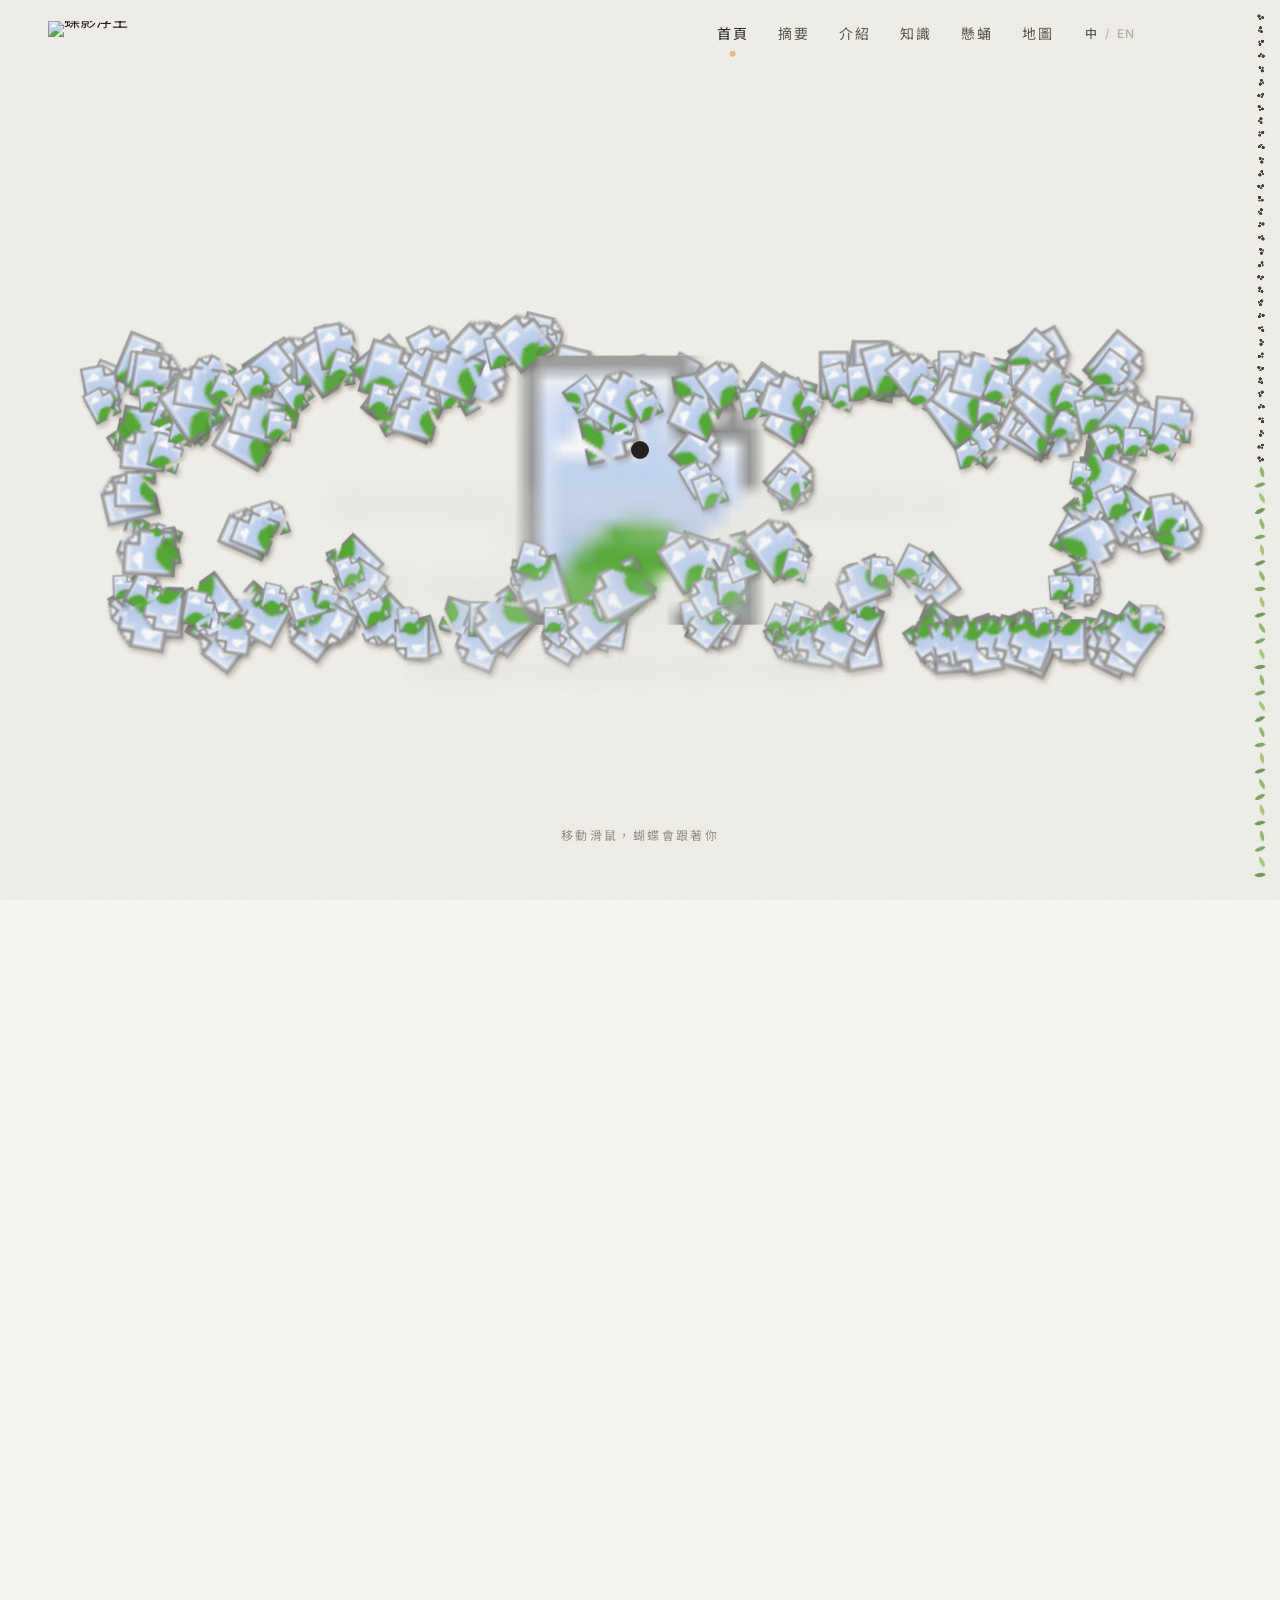
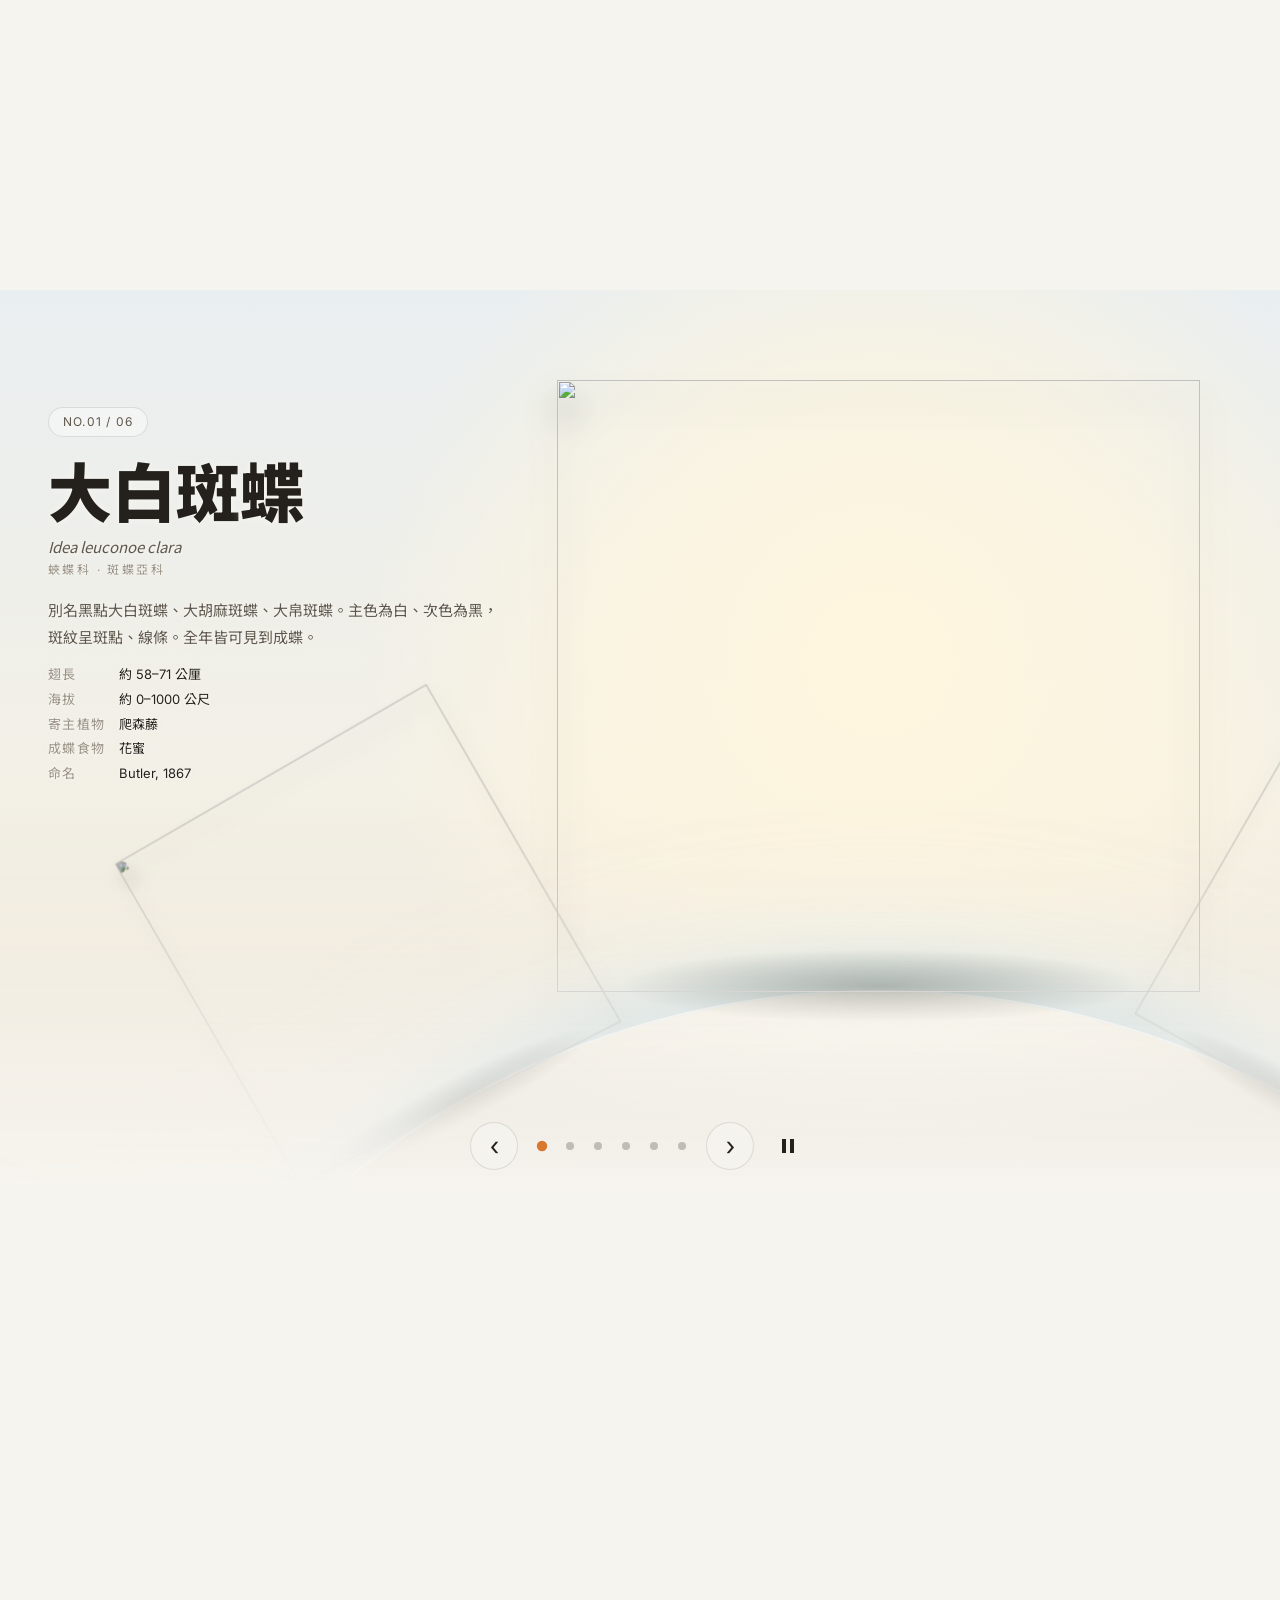
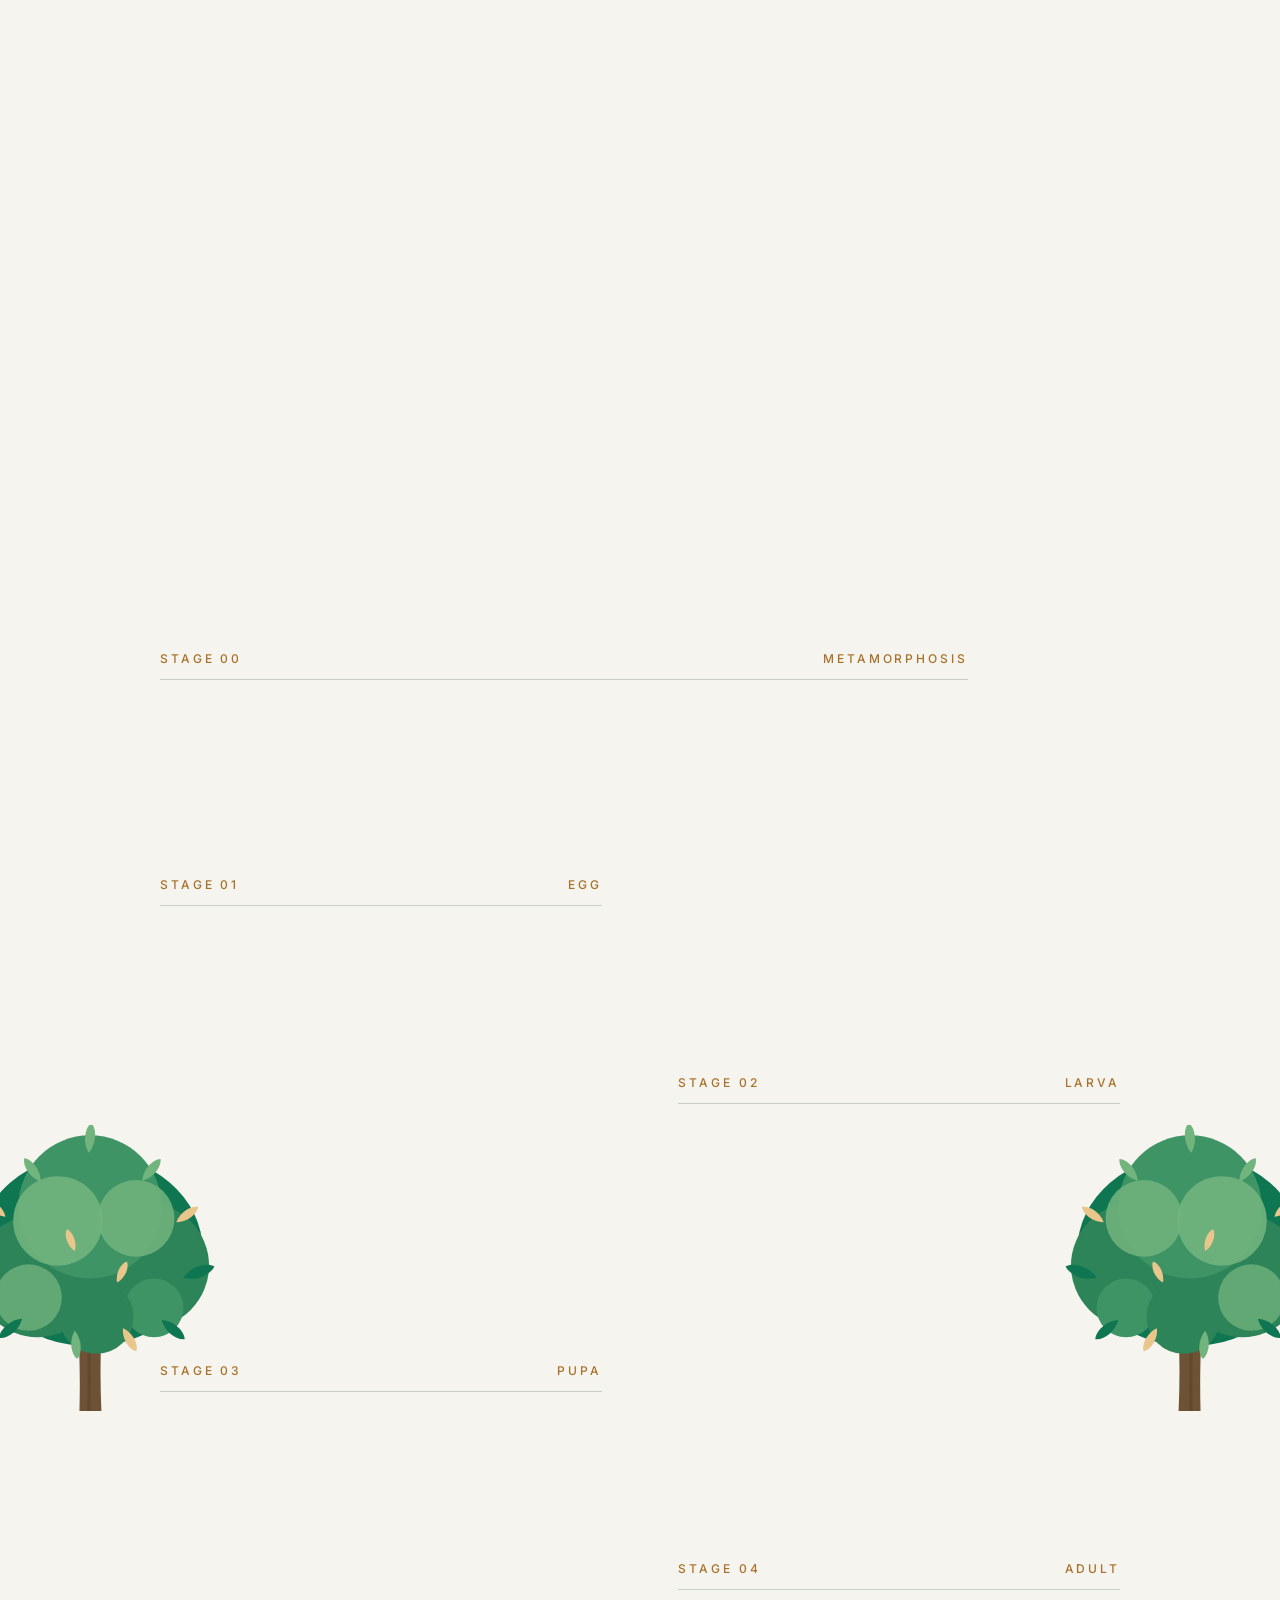
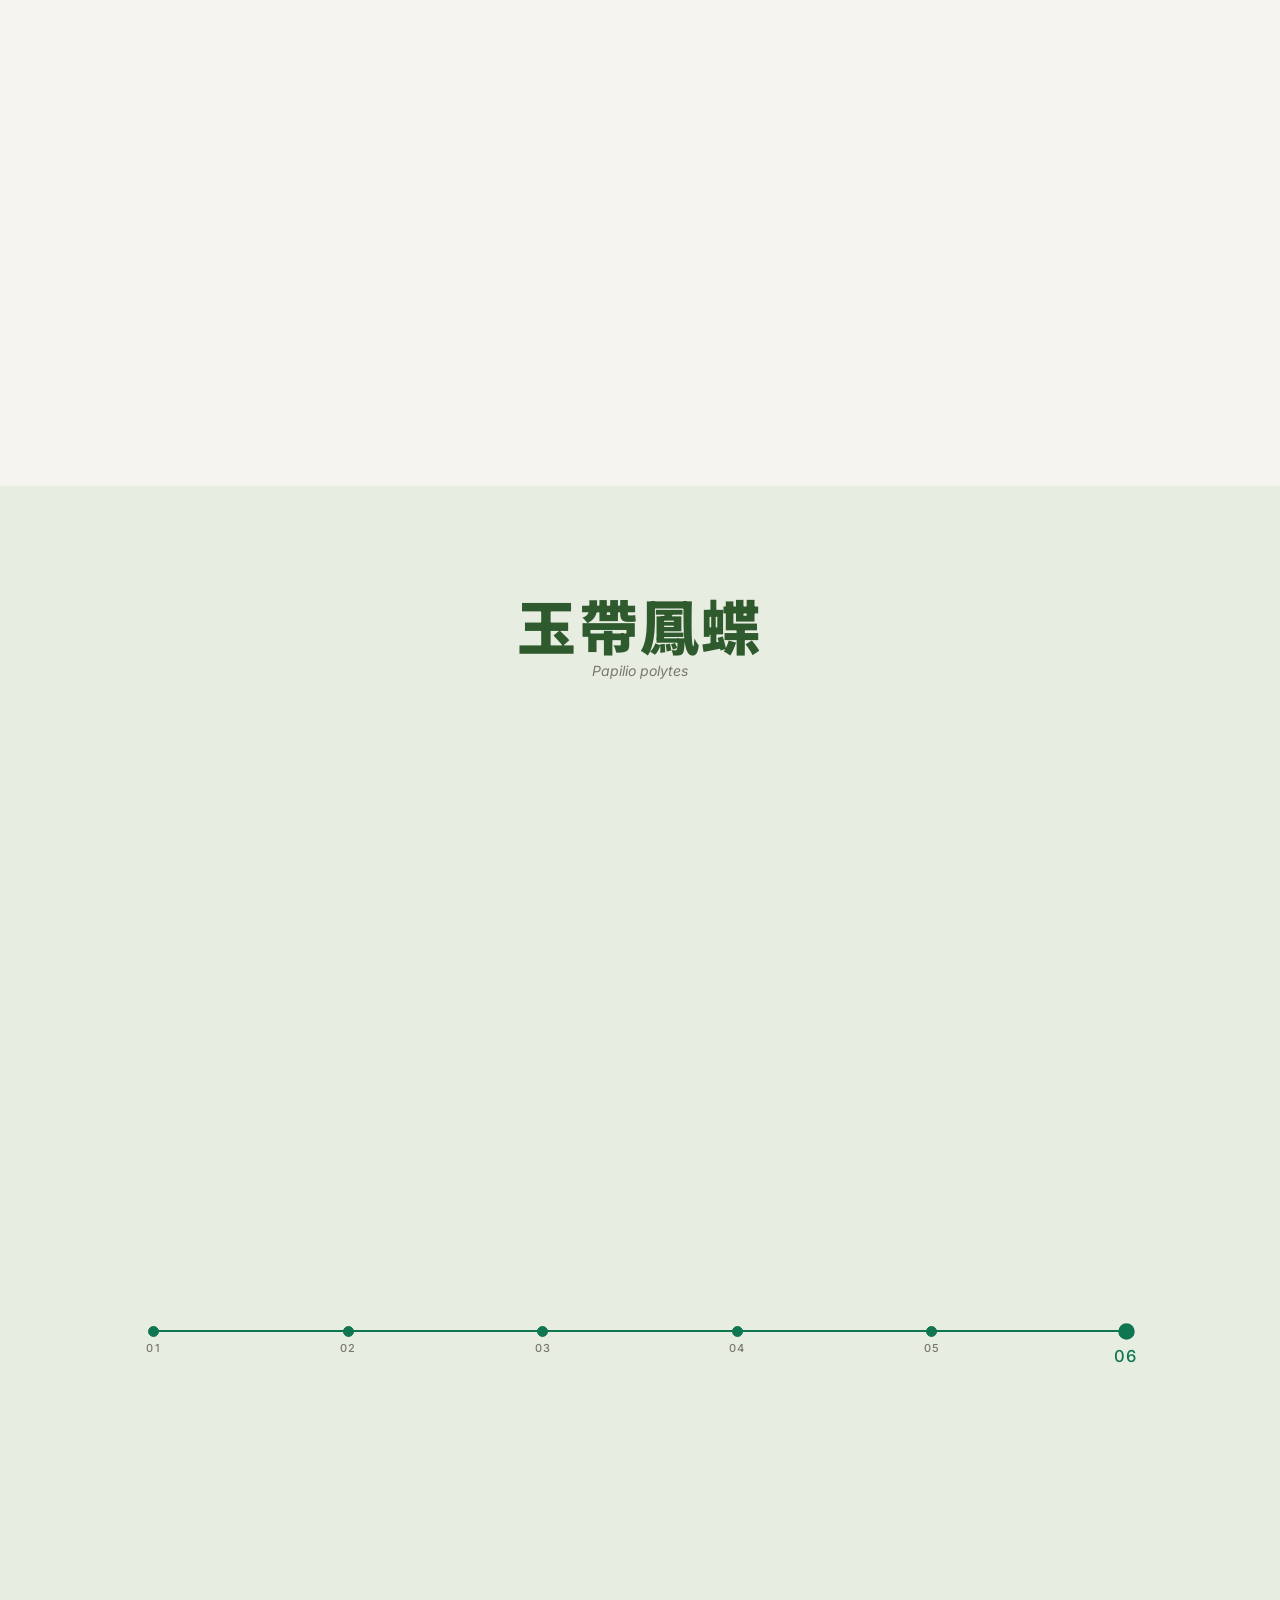
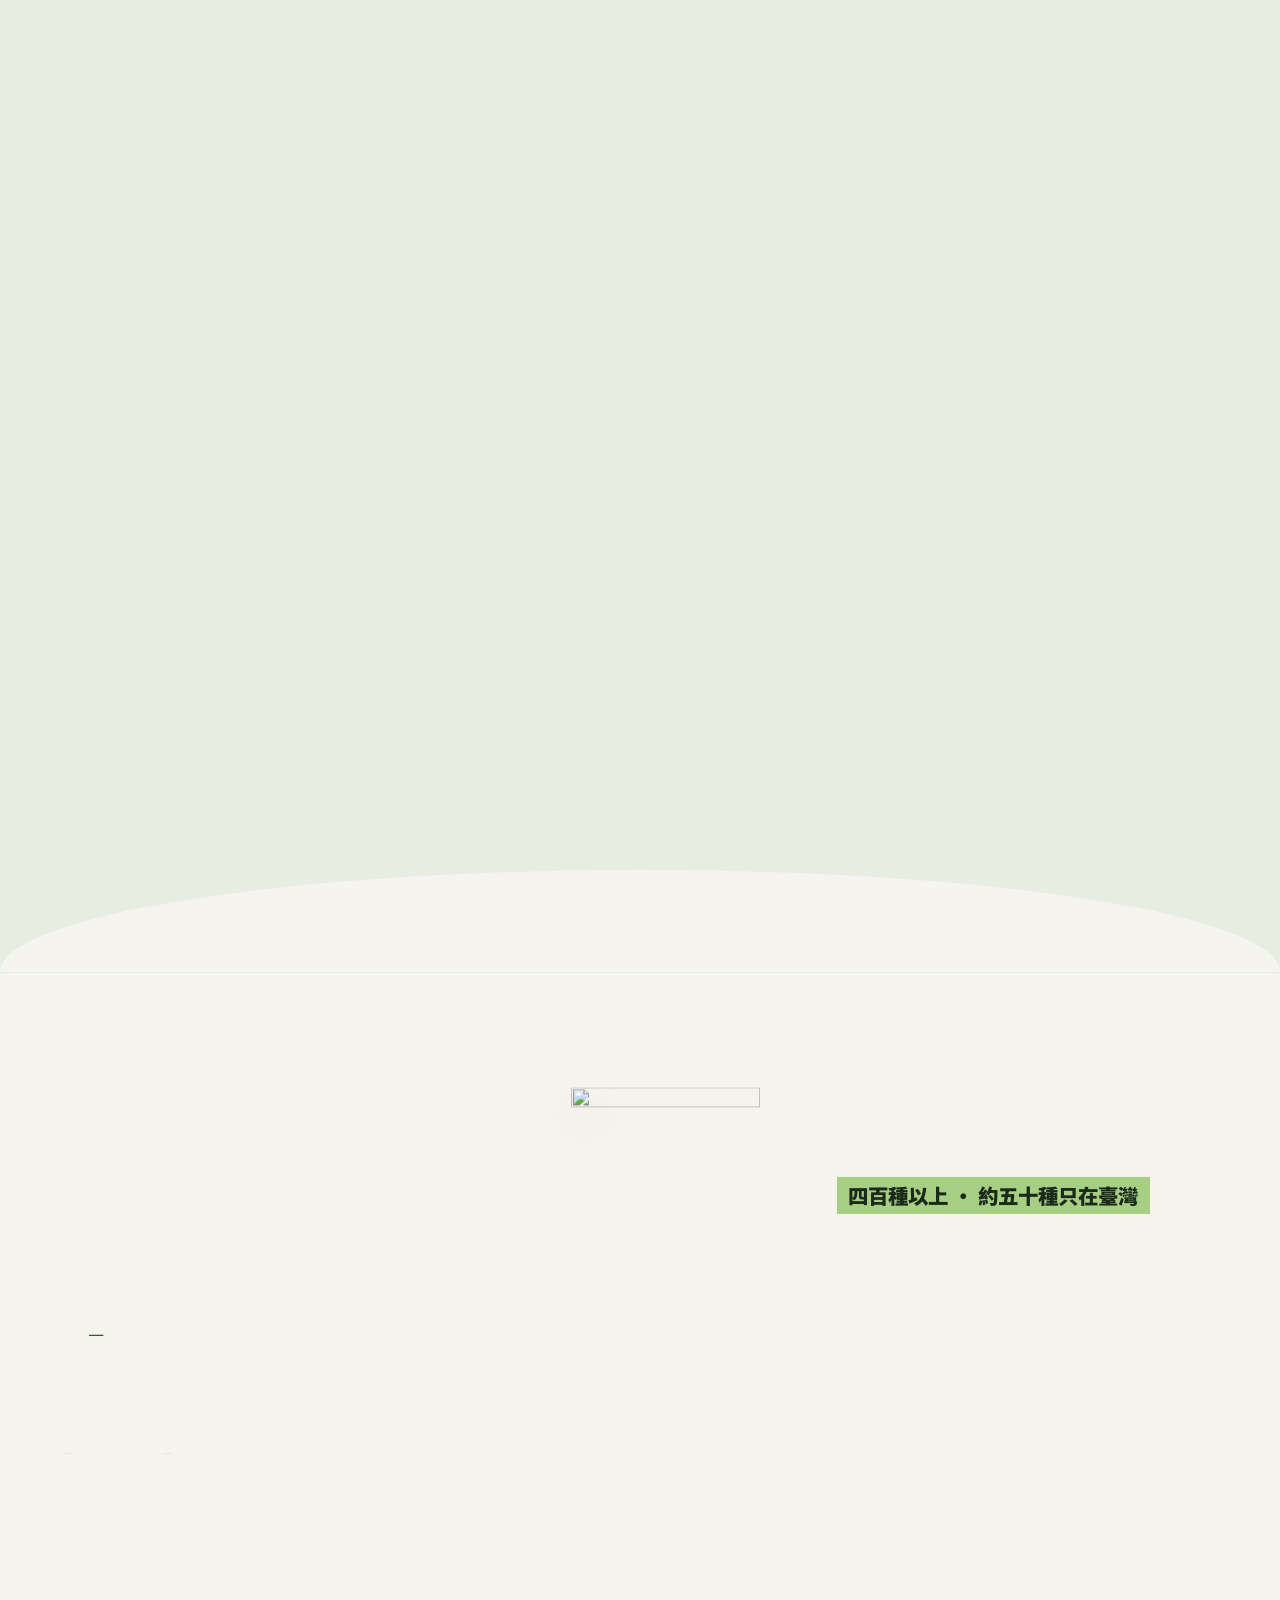
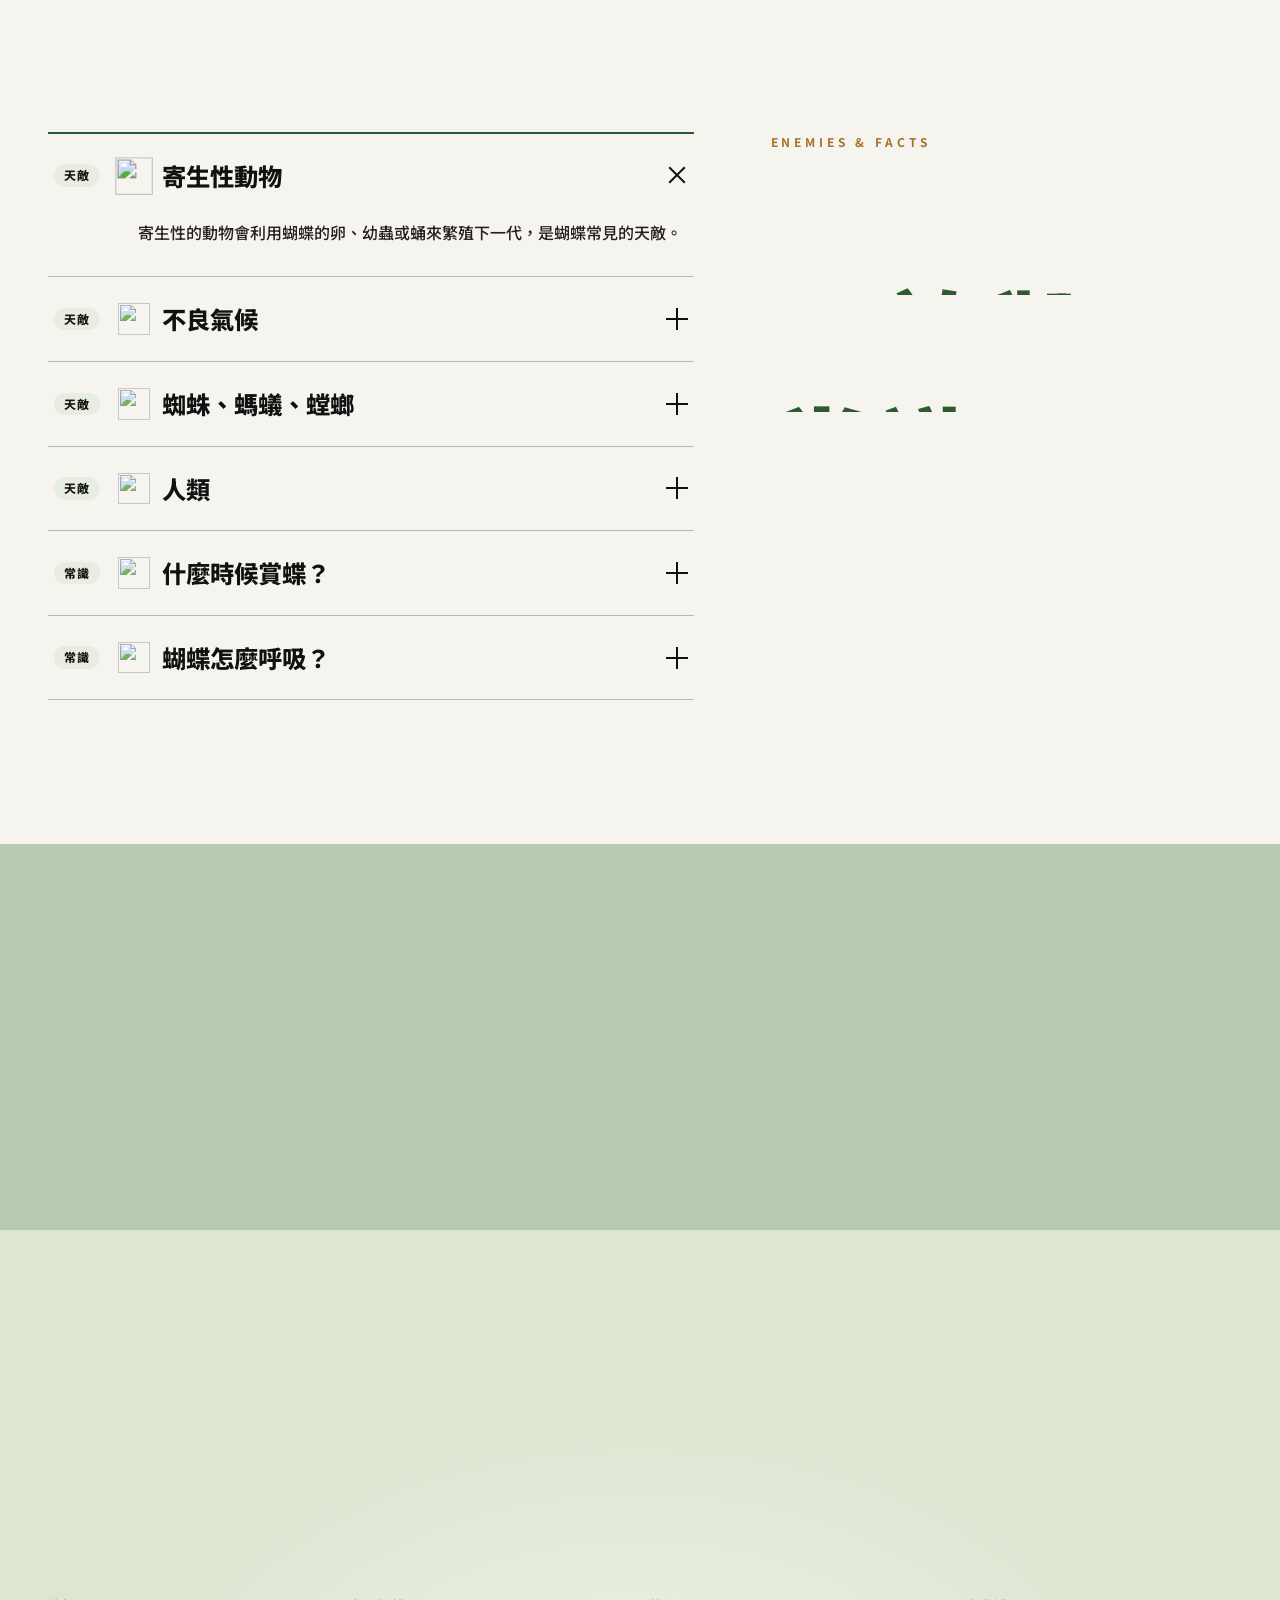
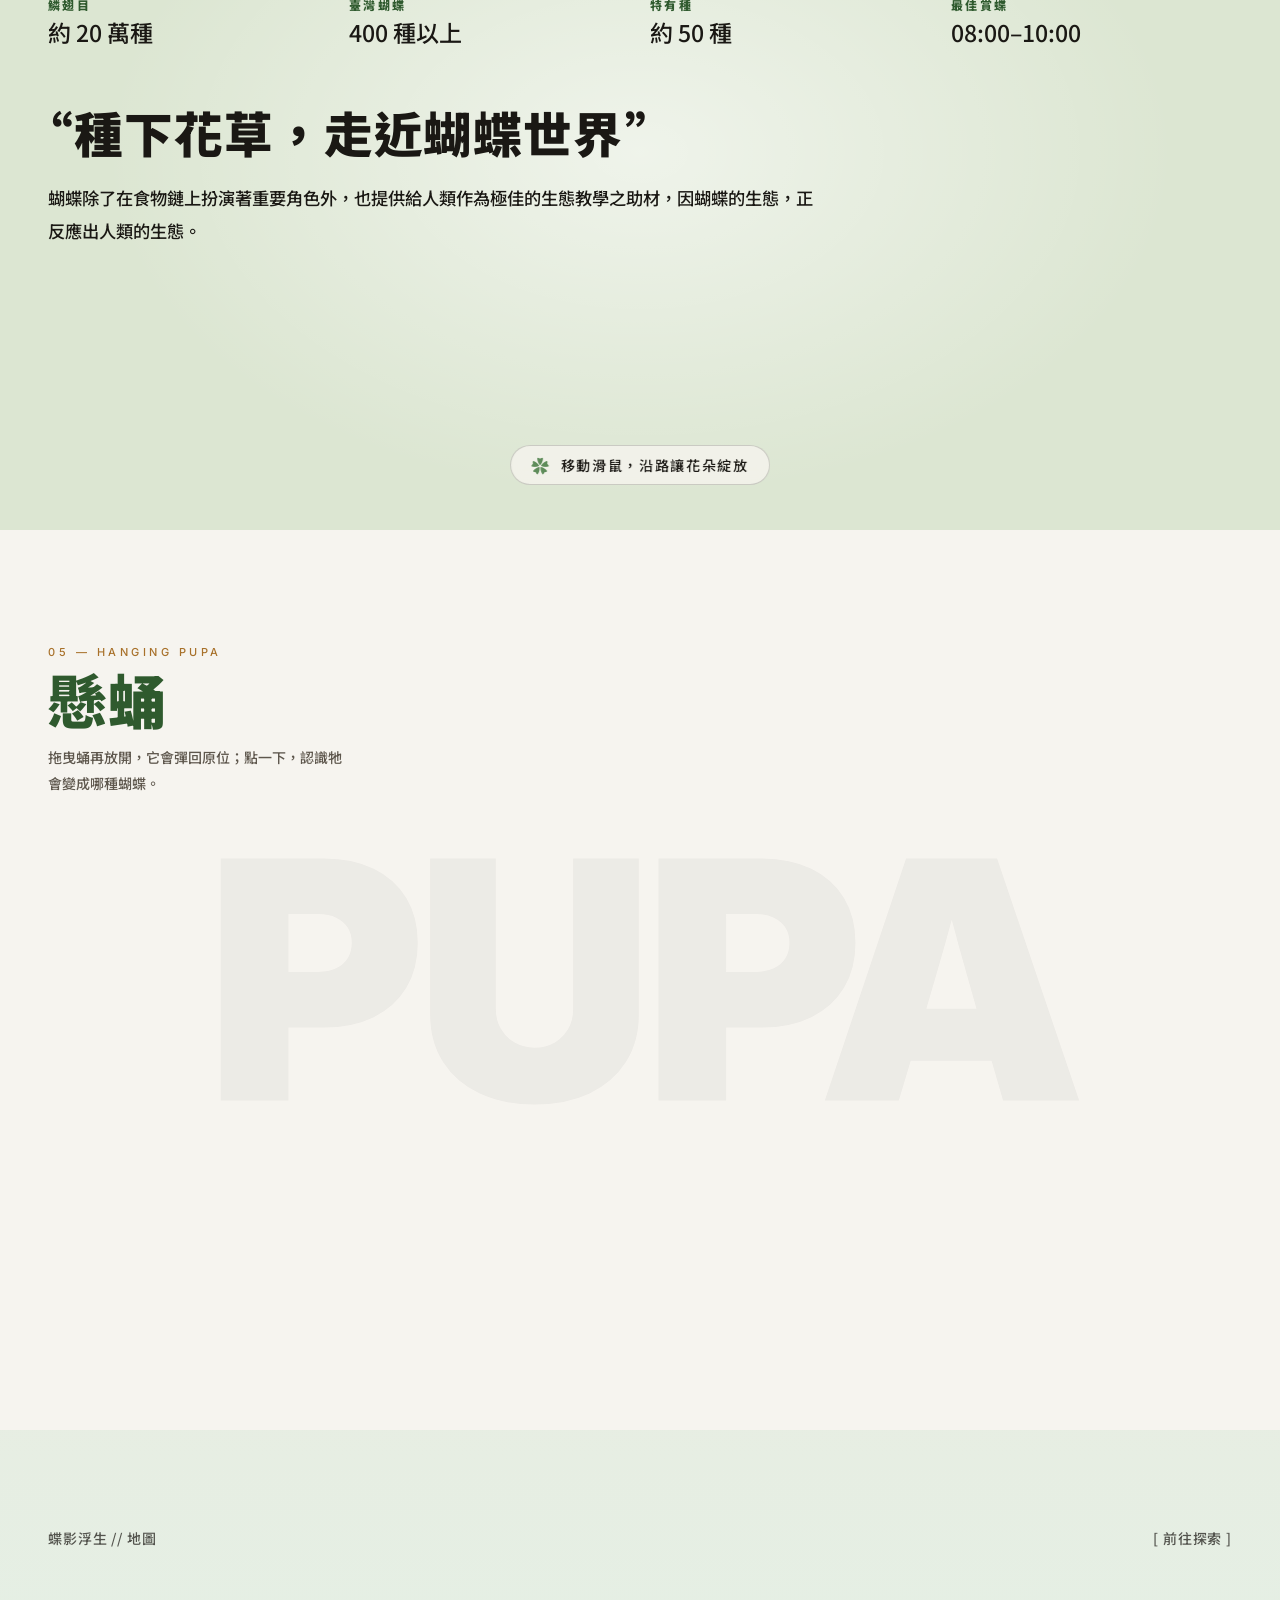
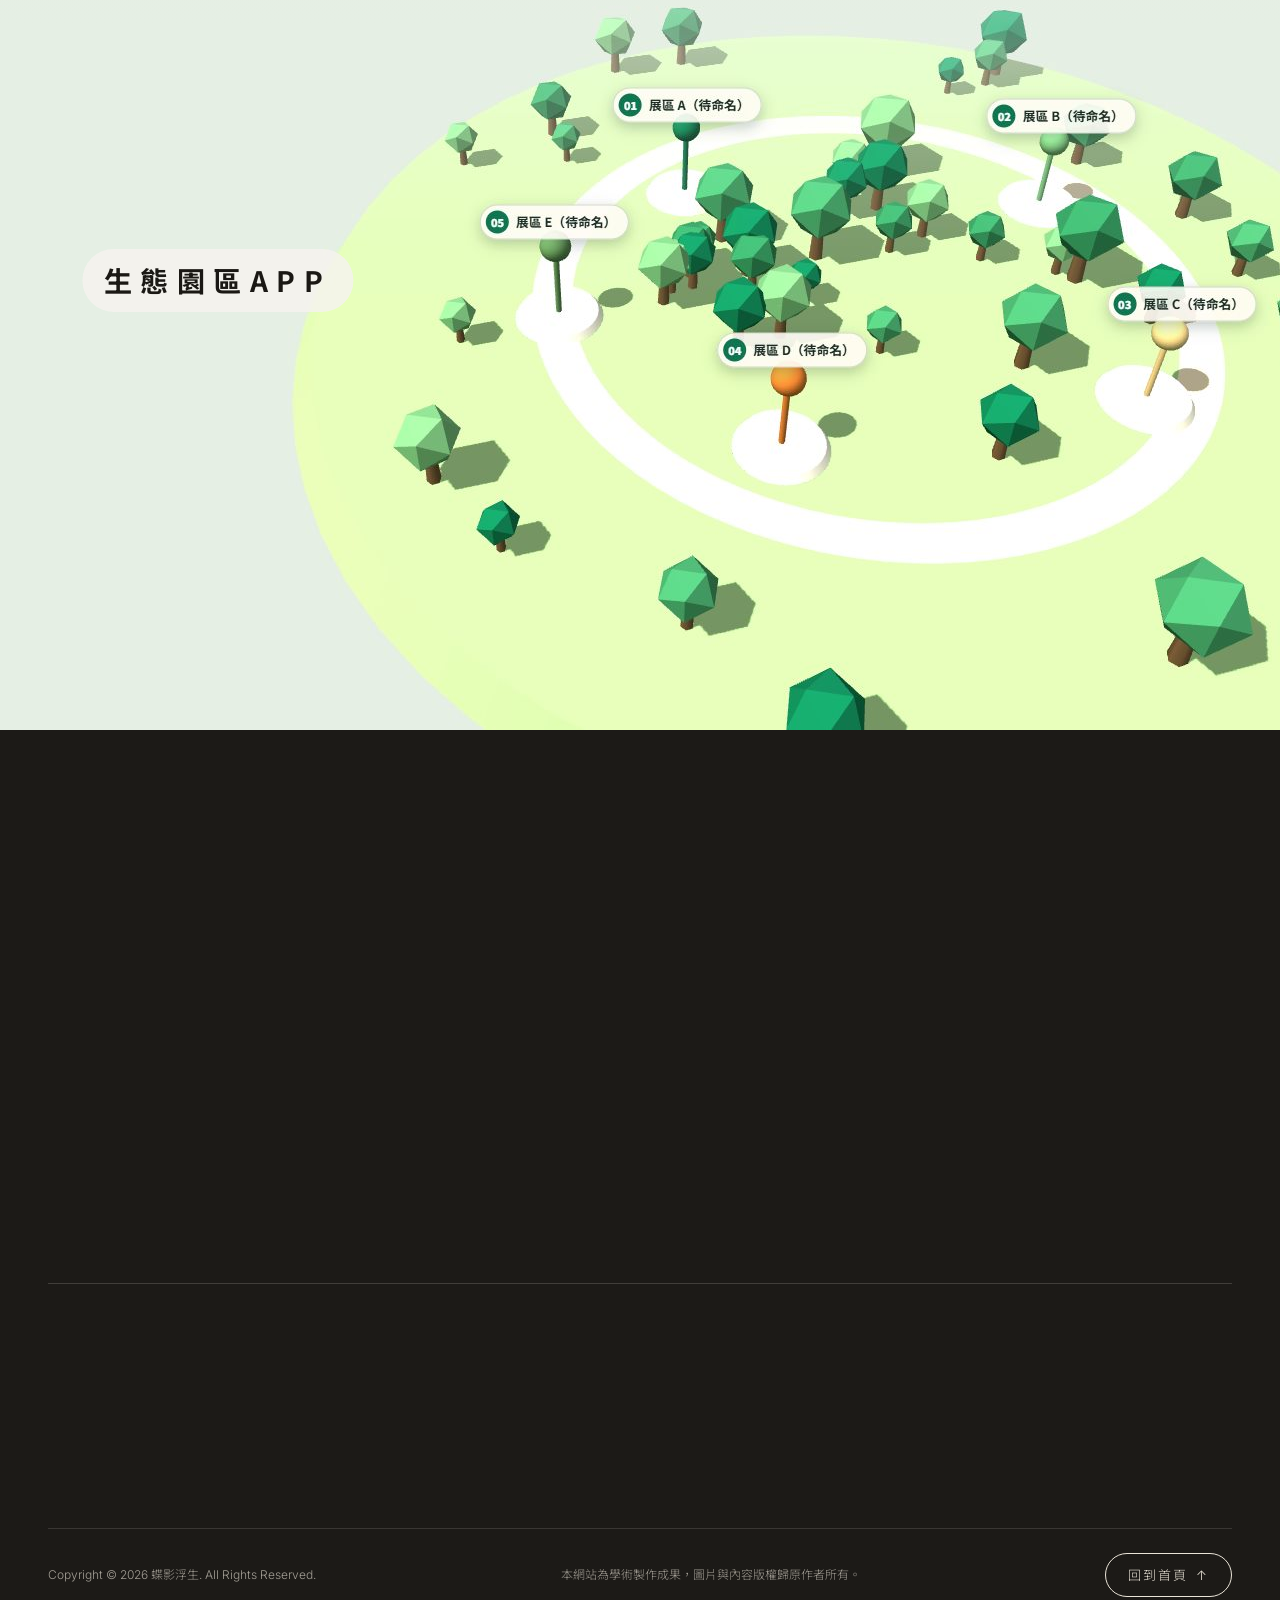
==== commit 23e5769a: "Create index.html" ====
--- a/index.html
+++ b/index.html
@@ -7,8 +7,8 @@
 <meta name="description" content="蝶影浮生：認識臺灣六種蝴蝶的樣貌、寄主植物與棲地。">
 <link rel="preconnect" href="https://fonts.googleapis.com">
 <link rel="preconnect" href="https://fonts.gstatic.com" crossorigin>
-<link href="https://fonts.googleapis.com/css2?family=Inter:wght@300;400;500;600&family=Noto+Serif+TC:wght@400;500;700;900&family=Noto+Sans+TC:wght@300;400;500;700;900&display=swap" rel="stylesheet">
-<link rel="stylesheet" href="css/style.css?v=20261118a">
+<link href="https://fonts.googleapis.com/css2?family=Inter:wght@300;400;500;600&family=Noto+Sans+TC:wght@100..900&display=swap" rel="stylesheet">
+<link rel="stylesheet" href="css/style.css?v=20261124c">
 </head>
 <body>
 
@@ -29,13 +29,14 @@
     <img class="intro-logo" src="assets/logo.png" alt="蝶影浮生">
     <button class="start" id="start" type="button" disabled><span>START</span><i aria-hidden="true">→</i></button>
   </div>
-  <!-- 讀條：一隻蝴蝶從右上角出發，沿著不規則、會繞圈的優美曲線飛過畫面，身後拖著漸漸消失的尾跡；
-       飛到 100% 時停在左上角（首頁選單常駐 LOGO 的位置）並變成 LOGO。百分比與生命週期小圖示在畫面中央偏下。讀完自動進入首頁 -->
-  <div class="ld" id="ld" role="progressbar" aria-valuemin="0" aria-valuemax="100" aria-valuenow="0" aria-label="載入中" data-en-label="Loading">
-    <canvas class="ld-trail" id="ldTrail" aria-hidden="true"></canvas>
-    <div class="ld-fly" id="ldFly" aria-hidden="true"><img class="ld-wing" src="assets/ld-bf.png" alt=""></div>
-    <img class="ld-logo" id="ldLogo" src="assets/logo.png" alt="" aria-hidden="true">
-    <div class="ld-meter" aria-hidden="true"><span class="ld-ico" id="ldIco"></span><b class="ld-pct" id="ldPct">0%</b></div>
+  <!-- 2026-11-23 讀條（取代飛行蝴蝶）：純色藍綠底，中間一個一跳一跳、抽幀切換的生命週期小圖示（卵 → 毛毛蟲 → 蛹 → 成蝶），下方 loading...
+       讀完自動進入首頁（js/main.js「讀條」） -->
+  <div class="ld2" id="ld2" role="progressbar" aria-valuemin="0" aria-valuemax="100" aria-valuenow="0" aria-label="載入中" data-en-label="Loading">
+    <div class="ld2-ico" id="ld2Ico" aria-hidden="true">
+      <div class="ld2-hop"><img src="assets/kc-egg.png" alt=""><img src="assets/kc-larva.png" alt=""><img src="assets/kc-pupa.png" alt=""><img src="assets/kc-adult.png" alt=""></div>
+      <i class="ld2-shadow"></i>
+    </div>
+    <p class="ld2-t" aria-hidden="true">loading<span>.</span><span>.</span><span>.</span></p>
   </div>
 </div>
 
@@ -79,16 +80,16 @@
 <!-- 2. 摘要 -->
 <!-- 漣漪轉場：摘要固定在畫面上，捲動時從游標處以圓形擴散出來，蓋過首頁 -->
 <div class="rip-track" id="ripTrack">
-<section id="story" class="sec story k-dark" data-sec data-bg="#F6F4EF">
+<section id="story" class="sec story k-dark" data-sec data-bg="#CFE6C6">
+  <div class="story-arch" aria-hidden="true"></div>
   <div class="story-fx" aria-hidden="true"><div class="story-bokeh"></div><i class="story-glow"></i><i class="story-vig"></i><i class="story-dof"></i></div>
   <div class="wrap story-grid">
     <div class="story-body">
       <p class="story-first" data-tx="fade" data-en-html="&lt;span class=&quot;dropcap&quot;&gt;A&lt;/span&gt; butterfly's life begins as a single egg. It first feeds on its host plant as a caterpillar, then quietly rebuilds itself inside the pupa, and finally breaks free with a pair of brief, brilliant wings."><span class="dropcap">蝴蝶</span>的一生從一粒卵開始。牠先以幼蟲的模樣啃食寄主植物，再於蛹中靜靜地重組自己，最後破蛹而出，換得一雙短暫而絢麗的翅膀。</p>
-      <p data-tx="lines" data-en="Butterfly Shadows, a Fleeting Life follows six butterflies commonly seen in Taiwan — the Paper Kite, Dwarf Crow, Blue Tiger, Orange Oakleaf, Lime Swallowtail and Common Mormon — gathering their appearance, host plants and the altitudes where they live.">「蝶影浮生」以臺灣常見的六種蝴蝶為主角：大白斑蝶、小紫斑蝶、淡紋青斑蝶、枯葉蝶、花鳳蝶與玉帶鳳蝶，整理牠們的樣貌、寄主植物與棲息的海拔。</p>
-      <p data-tx="lines" data-en="As you browse, your cursor transforms too: from caterpillar, to pupa, to a butterfly in flight.">瀏覽這個網站時，游標也會跟著蛻變：從幼蟲、蛹，到展翅的蝴蝶。</p>
-    </div>
-  </div>
-  <div class="mq story-mq" data-mq="-34" aria-hidden="true"><div class="mq-in"><span class="mq-set mq-plain">ABSTRACT<i></i>BUTTERFLY SHADOWS, A FLEETING LIFE<i></i></span></div></div>
+      <p data-tx="fade" data-en="Butterfly Shadows, a Fleeting Life follows six butterflies commonly seen in Taiwan — the Paper Kite, Dwarf Crow, Blue Tiger, Orange Oakleaf, Lime Swallowtail and Common Mormon — gathering their appearance, host plants and the altitudes where they live.">「蝶影浮生」以臺灣常見的六種蝴蝶為主角：大白斑蝶、小紫斑蝶、淡紋青斑蝶、枯葉蝶、花鳳蝶與玉帶鳳蝶，整理牠們的樣貌、寄主植物與棲息的海拔。</p>
+      <p data-tx="fade" data-en="As you browse, your cursor transforms too: from caterpillar, to pupa, to a butterfly in flight.">瀏覽這個網站時，游標也會跟著蛻變：從幼蟲、蛹，到展翅的蝴蝶。</p>
+    </div>
+  </div>
 </section>
 </div>
 
@@ -150,83 +151,40 @@
     </div>
   </div>
 
-  <!-- 轉場：橫向條帶遮罩揭露＋黑白主題切換＋大字排版動畫 -->
-  <div class="kt" data-to="dark" aria-hidden="true">
-    <div class="kt-pin">
-      <div class="kt-lay kt-a"><p class="kt-t"><span class="kt-l"><span>Small</span></span><span class="kt-l"><span>Wings,</span></span><span class="kt-l"><span>Wide World</span></span></p></div>
-      <div class="kt-lay kt-b"><p class="kt-t"><span class="kt-l"><span>Every</span></span><span class="kt-l"><span>Part</span></span><span class="kt-l"><span>Has a Purpose</span></span></p></div>
-    </div>
-  </div>
-  <!-- 構造（黑底）：網格排版，每塊文字各佔一格不重疊；左上大字「蝴蝶的」、右上輪盤文字轉到正在介紹的部位；左下說明、右下圖片與編號 -->
-  <div class="ks k-dark" id="k-struct" data-bg="#F6F4EF">
-    <div class="ks-pin">
-      <p class="ks-k" data-en="STRUCTURE — Butterfly Anatomy">STRUCTURE — 蝴蝶構造</p>
-      <p class="ks-we" aria-hidden="true"><small lang="en">THE BUTTERFLY&rsquo;S</small><b>蝴蝶的</b></p>
-      <div class="ks-wheel" aria-hidden="true"><div class="ks-wheel-in" id="ksWheel"><span><small lang="en">HEAD</small><b>頭部</b></span><span><small lang="en">THORAX</small><b>胸部</b></span><span><small lang="en">ABDOMEN</small><b>腹部</b></span></div></div>
-      <div class="ks-vert" aria-hidden="true"><div class="kv-in"><p class="kv-it on"><b>頭部</b><small lang="en">HEAD</small></p><p class="kv-it"><b>胸部</b><small lang="en">THORAX</small></p><p class="kv-it"><b>腹部</b><small lang="en">ABDOMEN</small></p></div></div>
-      <div class="ks-info" id="ksInfo">
-          <div class="ks-pan on"><p class="ks-no">01 — HEAD</p><h3 data-en="Head">頭部</h3>
-            <p data-en="A pair of antennae serve as organs of smell; each of the two compound eyes is made of 6,000–10,000 ommatidia; and a proboscis is used to sip nectar and water.">一對觸角，是嗅覺器官；一對複眼，每個複眼由六千至一萬個單眼構成；還有一個用來吸食花蜜、水的吻器。</p>
-            <small data-en="Larva: simple eyes on both sides of the head sense light, and chewing mouthparts break down food.">幼蟲：頭部兩側有感應光線的單眼，口器能咬碎食物。</small></div>
-          <div class="ks-pan"><p class="ks-no">02 — THORAX</p><h3 data-en="Thorax">胸部</h3>
-            <p data-en="Bears three pairs of legs and two pairs of wings — the adult's organs of movement. Danaids and other brush-footed butterflies seem to have only four legs, but in fact have six; two are reduced.">擁有三對足和兩對翅，是成蟲活動的運動器官。斑蝶、蛺蝶等乍看只有四隻腳，其實是六隻，其中兩隻退化了。</p>
-            <small data-en="Larva: three pairs of thoracic legs with claws at the tips, used for gripping and feeding.">幼蟲：三對胸足，末端有爪，用來攀附、取食。</small></div>
-          <div class="ks-pan"><p class="ks-no">03 — ABDOMEN</p><h3 data-en="Abdomen">腹部</h3>
-            <p data-en="Digests food and absorbs nutrients; the tip holds the reproductive and excretory organs. Spiracles along both sides feed a tracheal system for breathing — the same in larvae and adults.">負責消化、吸收食物的營養，末端具有生殖和排泄器官。身體兩側分布著氣孔，以氣管系統呼吸，幼蟲與成蟲都一樣。</p>
-            <small data-en="Larva: four pairs of prolegs and one pair of anal prolegs.">幼蟲：四對腹足及一對尾足。</small></div>
-      </div>
-      <div class="ks-side">
-        <figure class="ks-img" id="ksImg"><img src="assets/idea-fly.png" alt="大白斑蝶" loading="lazy"></figure>
-      </div>
-    </div>
-  </div>
-  <!-- 轉場：橫向條帶遮罩揭露＋黑白主題切換＋大字排版動畫 -->
-  <div class="kt" data-to="light" aria-hidden="true">
-    <div class="kt-pin">
-      <div class="kt-lay kt-a"><p class="kt-t"><span class="kt-l"><span>Head,</span></span><span class="kt-l"><span>Thorax,</span></span><span class="kt-l"><span>Abdomen</span></span></p></div>
-      <div class="kt-lay kt-b"><p class="kt-t"><span class="kt-l"><span>One</span></span><span class="kt-l"><span>Life,</span></span><span class="kt-l"><span>Four Forms</span></span></p></div>
-    </div>
-  </div>
-  <!-- 生活史：一條線從上一個轉場畫下來，接著每個階段是一張綠色系的圖卡，隨著捲動一張一張疊上來（版面：左欄編號、中欄標題與說明、右欄圖片與名稱） -->
-  <div class="kc" id="k-cycle" data-bg="#F6F4EF">
-    <div class="kc-lead" aria-hidden="true"><i class="kc-lead-ln"></i><i class="kc-lead-dot"></i></div>
-    <div class="kc-stack">
-      <article class="kc-card" style="--i:0">
-        <div class="kc-c1"><p class="kc-st"><small lang="en">Stage</small><b>00</b></p><p class="kc-en" lang="en">METAMORPHOSIS</p></div>
-        <div class="kc-c2"><h4 class="kc-h" data-en="Complete Metamorphosis">完全變態</h4><p class="kc-p" data-en="Taiwan is home to more than 400 butterfly species, and the length of their life cycle varies with species and climate. A butterfly's life has four stages — egg, larva, pupa and adult — each completely different in form and habit. This is called complete metamorphosis.">臺灣的蝴蝶大約有 400 多種，生活史的長短會因種類及生長的氣候而不同。蝴蝶的一生分為卵、幼蟲、蛹、成蟲四個階段，四個階段的外觀、習性完全不同，稱為「完全變態」。</p></div>
-        <div class="kc-c3"><div class="kc-ph kc-ph-num"><b>4</b><span data-en="stages">個階段</span></div><p class="kc-n1" lang="en">METAMORPHOSIS</p><p class="kc-n2" data-en="Complete Metamorphosis">完全變態</p><p class="kc-n3" lang="en">LIFE CYCLE</p></div>
-      </article>
-      <article class="kc-card" style="--i:1">
-        <div class="kc-c1"><p class="kc-st"><small lang="en">Stage</small><b>01</b></p><p class="kc-en" lang="en">EGG</p></div>
-        <div class="kc-c2"><h4 class="kc-h" data-en="Egg">卵</h4><p class="kc-p" data-en="Females usually lay their eggs under the leaves the larvae will eat, sheltering them from predators, sun and rain. Eggs may be laid in clusters or one by one, and their shapes vary from species to species.">雌蝶通常將卵產在幼蟲會吃的葉子下面，以防止天敵及日曬雨淋。產卵的方式有群產與散產之分；卵的形狀也隨蝴蝶的種類而有不同的面貌。</p></div>
-        <div class="kc-c3"><div class="kc-ph"><img src="assets/kc-egg.png" alt=""></div><p class="kc-n1" lang="en">EGG</p><p class="kc-n2" data-en="Egg">卵</p><p class="kc-n3" lang="en">STAGE 1 / 4</p></div>
-      </article>
-      <article class="kc-card" style="--i:2">
-        <div class="kc-c1"><p class="kc-st"><small lang="en">Stage</small><b>02</b></p><p class="kc-en" lang="en">LARVA</p></div>
-        <div class="kc-c2"><h4 class="kc-h" data-en="Larva">幼蟲</h4><p class="kc-p" data-en="A caterpillar's skin cannot grow with its body, so it moults by wriggling free as it grows. Larvae have three pairs of thoracic legs, four pairs of prolegs and a pair of anal prolegs, and their colours vary by family: swallowtails are smooth and mostly green; danaids bear bold stripes and spots; nymphalids are rough-skinned; whites and yellows are covered in fine hairs.">幼蟲的外殼無法跟著身體一起長大，所以成長過程中會藉由蠕動來「蛻皮」。幼蟲有三對胸足、四對腹足及一對尾足，顏色也因科別而千變萬化：鳳蝶科光滑無毛、多為綠色；斑蝶類有亮麗對比的條紋、斑點；蛺蝶科體表粗糙；粉蝶科長有細細的絨毛。</p></div>
-        <div class="kc-c3"><div class="kc-ph"><img src="assets/kc-larva.png" alt=""></div><p class="kc-n1" lang="en">LARVA</p><p class="kc-n2" data-en="Larva">幼蟲</p><p class="kc-n3" lang="en">STAGE 2 / 4</p></div>
-      </article>
-      <article class="kc-card" style="--i:3">
-        <div class="kc-c1"><p class="kc-st"><small lang="en">Stage</small><b>03</b></p><p class="kc-en" lang="en">PUPA</p></div>
-        <div class="kc-c2"><h4 class="kc-h" data-en="Pupa">蛹</h4><p class="kc-p" data-en="Before its final moult, the larva spins silk to anchor itself — the most fragile and dangerous time of its life. Pupae hanging upside down by the tail alone are &quot;suspended pupae&quot;, as in nymphalids and danaids; those also held by a silk girdle are &quot;girdled pupae&quot;, as in swallowtails and whites.">最後一次蛻皮前，幼蟲會吐絲把自己固定下來，這是最脆弱也最危險的時期。只有尾端固定、整個倒吊的是「吊蛹」，如蛺蝶、斑蝶；身上另有一條絲帶環繞支撐的是「帶蛹」，如鳳蝶、粉蝶。</p></div>
-        <div class="kc-c3"><div class="kc-ph"><img src="assets/kc-pupa.png" alt=""></div><p class="kc-n1" lang="en">PUPA</p><p class="kc-n2" data-en="Pupa">蛹</p><p class="kc-n3" lang="en">STAGE 3 / 4</p></div>
-      </article>
-      <article class="kc-card" style="--i:4">
-        <div class="kc-c1"><p class="kc-st"><small lang="en">Stage</small><b>04</b></p><p class="kc-en" lang="en">ADULT</p></div>
-        <div class="kc-c2"><h4 class="kc-h" data-en="Adult">成蟲</h4><p class="kc-p" data-en="A newly emerged butterfly's wings are wet and crumpled; it pumps body fluid into the veins to spread them, a process called wing expansion. The undersides are usually camouflaged, while the upper sides are bright for courtship; as it sips nectar, it also pollinates plants.">剛羽化的蝴蝶翅膀又濕又皺，要靠身體蠕動把體液送進翅脈，才能把翅膀推開，稱為「展翅」。翅膀腹面多是保護色，背面則色彩亮麗，主要用來求偶；吸食花蜜的同時，也替植物傳播花粉。</p></div>
-        <div class="kc-c3"><div class="kc-ph"><img src="assets/kc-adult.png" alt=""></div><p class="kc-n1" lang="en">ADULT</p><p class="kc-n2" data-en="Adult">成蟲</p><p class="kc-n3" lang="en">STAGE 4 / 4</p></div>
+  <!-- 生活史（四階段）：拿掉圖卡，每個階段「文字在上、圖在下」；
+       背景兩側各一棵靜止的樹（.st4-scene 跟著這一段黏在畫面上），落葉由 js/leaves.js 從樹冠邊緣的固定點放出來。
+       換樹：改 .tr-img 的 src；落葉出生點：data-pts（x,y 百分比，相對樹的圖，以「左邊那棵」為準，右邊那棵自動鏡像） -->
+  <div class="kc st4" id="k-cycle" data-bg="#F6F4EF">
+    <div class="st4-scene" id="st4Scene" aria-hidden="true">
+      <div class="tr tr-l" data-pts="88,40;78,57;45,60"><img class="tr-img" src="assets/trees/tree.svg" alt=""><div class="tr-leaves"></div></div>
+      <div class="tr tr-r" data-pts="88,40;78,57;45,60"><img class="tr-img" src="assets/trees/tree.svg" alt=""><div class="tr-leaves"></div></div>
+    </div>
+    <div class="st4-list">
+      <article class="st4-it">
+        <div class="st4-txt"><p class="st4-no"><span lang="en">STAGE 00</span><span lang="en">METAMORPHOSIS</span></p><h4 class="st4-h" data-tx="fade" data-en="Complete Metamorphosis">完全變態</h4><p class="st4-p" data-tx="fade" data-en="Taiwan is home to more than 400 butterfly species, and the length of their life cycle varies with species and climate. A butterfly's life has four stages — egg, larva, pupa and adult — each completely different in form and habit. This is called complete metamorphosis.">臺灣的蝴蝶大約有 400 多種，生活史的長短會因種類及生長的氣候而不同。蝴蝶的一生分為卵、幼蟲、蛹、成蟲四個階段，四個階段的外觀、習性完全不同，稱為「完全變態」。</p></div>
+        <figure class="st4-fig st4-num" data-tx="fade"><div class="st4-pic"><b>4</b><span data-en="stages">個階段</span></div><figcaption lang="en">LIFE CYCLE</figcaption></figure>
+      </article>
+      <article class="st4-it">
+        <div class="st4-txt"><p class="st4-no"><span lang="en">STAGE 01</span><span lang="en">EGG</span></p><h4 class="st4-h" data-tx="fade" data-en="Egg">卵</h4><p class="st4-p" data-tx="fade" data-en="Females usually lay their eggs under the leaves the larvae will eat, sheltering them from predators, sun and rain. Eggs may be laid in clusters or one by one, and their shapes vary from species to species.">雌蝶通常將卵產在幼蟲會吃的葉子下面，以防止天敵及日曬雨淋。產卵的方式有群產與散產之分；卵的形狀也隨蝴蝶的種類而有不同的面貌。</p></div>
+        <figure class="st4-fig" data-tx="fade"><div class="st4-pic"><img src="assets/kc-egg.png" alt="" loading="lazy"></div><figcaption lang="en">STAGE 1 / 4</figcaption></figure>
+      </article>
+      <article class="st4-it">
+        <div class="st4-txt"><p class="st4-no"><span lang="en">STAGE 02</span><span lang="en">LARVA</span></p><h4 class="st4-h" data-tx="fade" data-en="Larva">幼蟲</h4><p class="st4-p" data-tx="fade" data-en="A caterpillar's skin cannot grow with its body, so it moults by wriggling free as it grows. Larvae have three pairs of thoracic legs, four pairs of prolegs and a pair of anal prolegs, and their colours vary by family: swallowtails are smooth and mostly green; danaids bear bold stripes and spots; nymphalids are rough-skinned; whites and yellows are covered in fine hairs.">幼蟲的外殼無法跟著身體一起長大，所以成長過程中會藉由蠕動來「蛻皮」。幼蟲有三對胸足、四對腹足及一對尾足，顏色也因科別而千變萬化：鳳蝶科光滑無毛、多為綠色；斑蝶類有亮麗對比的條紋、斑點；蛺蝶科體表粗糙；粉蝶科長有細細的絨毛。</p></div>
+        <figure class="st4-fig" data-tx="fade"><div class="st4-pic"><img src="assets/kc-larva.png" alt="" loading="lazy"></div><figcaption lang="en">STAGE 2 / 4</figcaption></figure>
+      </article>
+      <article class="st4-it">
+        <div class="st4-txt"><p class="st4-no"><span lang="en">STAGE 03</span><span lang="en">PUPA</span></p><h4 class="st4-h" data-tx="fade" data-en="Pupa">蛹</h4><p class="st4-p" data-tx="fade" data-en="Before its final moult, the larva spins silk to anchor itself — the most fragile and dangerous time of its life. Pupae hanging upside down by the tail alone are &quot;suspended pupae&quot;, as in nymphalids and danaids; those also held by a silk girdle are &quot;girdled pupae&quot;, as in swallowtails and whites.">最後一次蛻皮前，幼蟲會吐絲把自己固定下來，這是最脆弱也最危險的時期。只有尾端固定、整個倒吊的是「吊蛹」，如蛺蝶、斑蝶；身上另有一條絲帶環繞支撐的是「帶蛹」，如鳳蝶、粉蝶。</p></div>
+        <figure class="st4-fig" data-tx="fade"><div class="st4-pic"><img src="assets/kc-pupa.png" alt="" loading="lazy"></div><figcaption lang="en">STAGE 3 / 4</figcaption></figure>
+      </article>
+      <article class="st4-it">
+        <div class="st4-txt"><p class="st4-no"><span lang="en">STAGE 04</span><span lang="en">ADULT</span></p><h4 class="st4-h" data-tx="fade" data-en="Adult">成蟲</h4><p class="st4-p" data-tx="fade" data-en="A newly emerged butterfly's wings are wet and crumpled; it pumps body fluid into the veins to spread them, a process called wing expansion. The undersides are usually camouflaged, while the upper sides are bright for courtship; as it sips nectar, it also pollinates plants.">剛羽化的蝴蝶翅膀又濕又皺，要靠身體蠕動把體液送進翅脈，才能把翅膀推開，稱為「展翅」。翅膀腹面多是保護色，背面則色彩亮麗，主要用來求偶；吸食花蜜的同時，也替植物傳播花粉。</p></div>
+        <figure class="st4-fig" data-tx="fade"><div class="st4-pic"><img src="assets/kc-adult.png" alt="" loading="lazy"></div><figcaption lang="en">STAGE 4 / 4</figcaption></figure>
       </article>
     </div>
   </div>
   <!-- 六種蝴蝶的一生：每一列是一種蝴蝶，四欄依序是卵、幼蟲、蛹、成蟲 -->
   <div class="kg" id="k-grow" data-bg="#F6F4EF">
     <div class="wrap">
-      <div class="kg-head" id="kgHead">
-        <div class="kg-pin">
-          <p class="kg-ln kg-ln1" lang="en">LIFE</p>
-          <p class="kg-ln kg-ln2" lang="en">CYCLE</p>
-        </div>
-      </div>
       <div class="kg-grid" role="table" aria-label="六種蝴蝶的四個階段" data-en-label="Four stages of six butterflies">
         <div class="kg-row kg-hd" role="row"><span></span><span data-en="Egg">卵</span><span data-en="Larva">幼蟲</span><span data-en="Pupa">蛹</span><span data-en="Adult">成蟲</span></div>
         <div class="kg-row">
@@ -274,44 +232,6 @@
       </div>
     </div>
   </div>
-  <!-- 型態分類：捲動形式（同蝴蝶構造）：左邊大字「臺灣的」，右邊輪盤轉到正在介紹的科；左下說明、右下種數與編號 -->
-  <div class="kf" id="k-family" data-bg="#F6F4EF">
-    <div class="ks-pin">
-      <h3 class="sr-only" data-en="Families">型態分類</h3>
-      <p class="ks-k" data-en="CLASSIFICATION — Families">CLASSIFICATION — 型態分類</p>
-      <p class="ks-we" aria-hidden="true"><small lang="en">TAIWAN&rsquo;S</small><b>臺灣的</b></p>
-      <!-- 吃角子老虎機：科名轉輪＋右邊的拉桿；點拉桿 → 轉輪快速滾動，停在下一個科 -->
-      <div class="kf-slot">
-        <div class="kf-col">
-        <div class="kf-box" aria-hidden="true"><div class="kf-reel"><div class="kf-strip" id="kfStrip"><span><small lang="en">HESPERIIDAE</small><b>弄蝶科</b></span><span><small lang="en">PAPILIONIDAE</small><b>鳳蝶科</b></span><span><small lang="en">PIERIDAE</small><b>粉蝶科</b></span><span><small lang="en">LYCAENIDAE</small><b>灰蝶科</b></span><span><small lang="en">NYMPHALIDAE</small><b>蛺蝶科</b></span></div></div></div>
-        <div class="kf-dots" id="kfDots" role="group" aria-label="共 5 個科" data-en-label="5 families in total"></div>
-        </div>
-        <button type="button" class="kf-lever" id="kfLever" aria-label="拉下拉桿，換下一個科" data-en-label="Pull the lever for the next family"><i class="lv-rod"></i><i class="lv-base"></i><i class="lv-ball"></i></button>
-      </div>
-      <div class="ks-info">
-          <div class="ks-pan on"><p class="ks-no">01 — HESPERIIDAE</p><h4 data-en="Skippers">弄蝶科</h4><p class="kf-w" data-en="Plus 2 occasional visitors and vagrants">另有 2 種偶產種、迷蝶</p>
-            <ul class="kf-ul"><li data-en="Broad head with antennae set far apart; the tips are usually swollen and hooked">頭部寬闊，觸角基部分得很開；觸角末梢多膨大彎曲成鉤狀</li><li data-en="Strong flight muscles give a fast, erratic flight — hence the English name &quot;skipper&quot;">飛翔肌強壯，飛行快速又不規則，英文俗名 skipper 由此而來</li><li data-en="Larvae build tube- or bag-shaped shelters and rest inside except when feeding">幼蟲會做筒狀或袋狀的蟲巢，除了取食都在裡面休息</li><li data-en="Girdled pupae, usually formed inside the shelter">蛹為帶蛹，多化蛹在蟲巢內</li></ul></div>
-          <div class="ks-pan"><p class="ks-no">02 — PAPILIONIDAE</p><h4 data-en="Swallowtails">鳳蝶科</h4><p class="kf-w" data-en="About 550–600 species known worldwide">世界已知約 550～600 種</p>
-            <ul class="kf-ul"><li data-en="Mostly medium to large, with club-shaped antennae that curve up at the tip">體型多為中至大型，觸角像高爾夫球桿，末端往上勾</li><li data-en="Only one anal vein in the hindwing, so the abdomen shows when the wings are closed">後翅只有一條臀脈，雙翅閉合時腹部會外露</li><li data-en="Larvae hide an eversible &quot;osmeterium&quot; behind the head that releases a pungent smell to deter enemies">幼蟲前胸藏有可外翻的「臭角」，能放出刺激氣味驅敵</li><li data-en="This site's Lime Swallowtail and Common Mormon belong to this family">本站的花鳳蝶、玉帶鳳蝶屬於這一科</li></ul></div>
-          <div class="ks-pan"><p class="ks-no">03 — PIERIDAE</p><h4 data-en="Whites &amp; Yellows">粉蝶科</h4><p class="kf-w" data-en="More than 1,000 species known worldwide">世界已知超過 1000 種</p>
-            <ul class="kf-ul"><li data-en="Mostly small to medium, with wings mainly white, yellow or orange">體型多為小至中型，翅色以白、黃、橙為主</li><li data-en="Some species have dry- and wet-season forms; the claws at the tip of each leg are forked">部分種類有乾季型與雨季型；跗節末端的爪分成兩叉</li><li data-en="Males often gather to drink at streams or damp ground; an unwilling female spreads her wings flat and raises her abdomen">雄蝶常聚集在溪流或濕地吸水；雌蝶拒絕求偶時會攤平翅膀、高舉腹部</li><li data-en="This site's Great Orange Tip belongs to this family">本站的橙端粉蝶屬於這一科</li></ul></div>
-          <div class="ks-pan"><p class="ks-no">04 — LYCAENIDAE</p><h4 data-en="Blues">灰蝶科</h4><p class="kf-w" data-en="More than 6,000 species worldwide">世界超過 6000 種</p>
-            <ul class="kf-ul"><li data-en="Generally small, including the world's smallest butterflies">體型一般較小，包括世界上最小的蝶種</li><li data-en="Upper and under sides are patterned differently, often with clear differences between the sexes">翅背與腹面的斑紋不同，常有明顯的雌雄二型性</li><li data-en="Many larvae have ant organs that secrete honeydew in exchange for protection by ants">許多幼蟲有「喜蟻器」，分泌蜜露換取螞蟻的保護</li><li data-en="Larvae mostly feed on flowers, fruit and young leaves">幼蟲多以花、果實、嫩葉為食</li></ul></div>
-          <div class="ks-pan"><p class="ks-no">05 — NYMPHALIDAE</p><h4 data-en="Brush-foots">蛺蝶科</h4><p class="kf-w" data-en="More than 6,000 species worldwide; former families such as the danaids and browns are now included">世界超過 6000 種，以往的斑蝶科、蛇目蝶科等都併入此科</p>
-            <ul class="kf-ul"><li data-en="Three ridges under the antennae form two grooves">觸角腹面有 3 條縱稜，形成兩條縱溝</li><li data-en="In most species the forelegs are reduced and held against the chest; they stand on the middle and hind legs">多數前足特化、收在胸前，只用中、後足站立</li><li data-en="Some adults feed on rotting fruit, carrion or dung; some males are territorial">部分成蝶吸食腐果、死屍、排遺，有些雄蝶有領域行為</li><li data-en="This site's Paper Kite, Dwarf Crow, Blue Tiger, Great Eggfly and Orange Oakleaf belong to this family">本站的大白斑蝶、小紫斑蝶、淡紋青斑蝶、幻蛺蝶、枯葉蝶都屬於這一科</li></ul></div>
-      </div>
-      <div class="ks-side">
-        <div class="kf-nums" aria-hidden="true">
-          <div class="kf-n on" data-c="63"><div class="kf-ico"></div><p class="kf-cnt" data-en-html="&lt;b&gt;63&lt;/b&gt; species"><b>63</b> 種</p></div>
-          <div class="kf-n" data-c="31"><div class="kf-ico"></div><p class="kf-cnt" data-en-html="&lt;b&gt;31&lt;/b&gt; species"><b>31</b> 種</p></div>
-          <div class="kf-n" data-c="35"><div class="kf-ico"></div><p class="kf-cnt" data-en-html="&lt;b&gt;35&lt;/b&gt; species"><b>35</b> 種</p></div>
-          <div class="kf-n" data-c="114"><div class="kf-ico"></div><p class="kf-cnt" data-en-html="&lt;b&gt;114&lt;/b&gt; species"><b>114</b> 種</p></div>
-          <div class="kf-n" data-c="130"><div class="kf-ico"></div><p class="kf-cnt" data-en-html="&lt;b&gt;130&lt;/b&gt; species"><b>130</b> 種</p></div>
-        </div>
-      </div>
-    </div>
-  </div>
-
   <!-- 標語：大字黑體＋內文 -->
   <div class="kq" id="k-kingdom" data-bg="#F6F4EF">
     <div class="wrap kq-grid">
@@ -337,8 +257,7 @@
     <div class="wrap kfaq-grid">
       <div class="kfaq-l">
         <p class="ed-no">ENEMIES &amp; FACTS</p>
-        <h3 class="kfaq-title" data-en-html="Enemies&lt;br&gt;&amp;amp; Facts">天敵與<br>常識</h3>
-        <p class="kfaq-lead" data-en="What dangers does a butterfly face in its life? When are they easiest to see? Open the list to find out.">蝴蝶的一生會遇到哪些危險？什麼時候最容易看見牠們？點開來看看。</p>
+        <h3 class="kfaq-title" data-tx="lines" data-en="Enemies&#xE000;&amp; Facts">天敵與<br>常識</h3>
       </div>
       <ul class="kfaq-list" id="kfaq">
         <li><button type="button" aria-expanded="false"><span class="q-tag" data-en="Enemy">天敵</span><img class="q-ico" width="30" height="30" src="assets/faq-icons/parasite.png" alt="" aria-hidden="true"><span class="q-t" data-en="Parasitoids">寄生性動物</span><i aria-hidden="true"></i></button>
@@ -380,7 +299,7 @@
           <div><dt data-en="Best viewing">最佳賞蝶</dt><dd>08:00–10:00</dd></div>
         </dl>
         <div class="tri-body">
-          <blockquote class="tri-q" data-en-html="&lt;span class=&quot;tri-mark&quot;&gt;“&lt;/span&gt;Plant flowers, step into the world of butterflies"><span class="tri-mark">“</span>種下花草，走近蝴蝶世界</blockquote>
+          <blockquote class="tri-q" data-en-html="&lt;span class=&quot;tri-mark&quot;&gt;“&lt;/span&gt;Plant flowers, step into the world of butterflies&lt;span class=&quot;tri-mark tri-end&quot;&gt;”&lt;/span&gt;"><span class="tri-mark">“</span>種下花草，走近蝴蝶世界<span class="tri-mark tri-end">”</span></blockquote>
           <p class="tri-p" data-en="Besides playing an important role in the food chain, butterflies are an excellent aid for teaching ecology — for the ecology of butterflies mirrors our own.">蝴蝶除了在食物鏈上扮演著重要角色外，也提供給人類作為極佳的生態教學之助材，因蝴蝶的生態，正反應出人類的生態。</p>
         </div>
       </div>
@@ -418,13 +337,12 @@
     </div>
   </div>
 </section>
-<!-- 6. 地圖：版面參考滿版圖片＋左下大標，目前用淺灰色字「地圖」佔位，沒有轉場動畫。
-     之後地圖另開網頁製作：把 href 換成地圖網頁網址、拿掉 data-todo；底圖換成縮圖時放進 .zi-bg -->
-<a class="zi k-dark" id="map" href="#" data-todo data-sec aria-label="前往探索：地圖" data-en-label="Explore: Map">
+<!-- 6. 地圖：版面參考滿版圖片＋左下大標；點整個區塊開啟地圖網站 ../butterfly-map/（獨立專案；上傳後換成正式網址）（木生昆蟲館 3D 生態園區）。
+     子網頁做好後，截一張縮圖放進 .zi-bg 當底圖 -->
+<a class="zi k-dark" id="map" href="../butterfly-map/index.html" data-sec aria-label="前往探索：生態園區APP" data-en-label="Explore: Eco Park App">
   <div class="zi-bg" aria-hidden="true"></div>
   <div class="zi-top" aria-hidden="true"><span data-en="Butterfly Shadows // Map">蝶影浮生 // 地圖</span><span data-en="[ explore ]">[ 前往探索 ]</span></div>
-  <p class="zi-todo" data-en="Coming soon">待開發</p>
-  <p class="zi-t" aria-hidden="true"><small lang="en">MAP</small><b data-en="Map">地圖</b></p>
+  <p class="zi-todo" data-en="Eco Park App">生態園區APP</p>
   <span class="zi-cur" aria-hidden="true" data-en="Explore">前往探索</span>
 </a>
 
@@ -450,10 +368,11 @@
 <!-- 轉場：從畫面下方中間飛出的蝴蝶群 -->
 <div class="swarm" id="swarm" aria-hidden="true"></div>
 
-<script src="js/main.js?v=20261118a"></script>
-<script src="js/fx.js?v=20261118a"></script>
-<script src="js/dots.js?v=20261118a"></script>
+<script src="js/main.js?v=20261123l"></script>
+<script src="js/fx.js?v=20261123g"></script>
+<script src="js/dots.js?v=20261123b"></script>
 <script src="js/hero-depth.js?v=20261118a"></script>
 <script src="js/pupa.js?v=20261118a"></script>
+<script src="js/leaves.js?v=20261118b"></script>
 </body>
 </html>
--- a/css/style.css
+++ b/css/style.css
@@ -1,18 +1,6 @@
-/* ============ 字體（assets/fonts）：主標用獅尾四季春、內文用源雲明體（TW 字形，從 .ttc 取出） ============ */
+/* ============ 字體：中文用思源黑體（Noto Sans TC，Google Fonts 載入）；英文用 Cyrene（assets/fonts） ============ */
 /* 英文：全站一律用 Cyrene Regular（只有一種粗細；宣告成 100–900 都用它，瀏覽器就不會自己加粗變形）。只涵蓋拉丁字母與標點，中文會落到後面的中文字體 */
 @font-face{font-family:'Cyrene';src:url(../assets/fonts/Cyrene-Regular-Advanced.otf) format('opentype');font-weight:100 900;font-style:normal;font-display:swap;unicode-range:U+0000-00FF,U+0131,U+0152-0153,U+02C6,U+02DA,U+02DC,U+2013-2014,U+2018-201A,U+201C-201E,U+2022,U+2026,U+2039-203A,U+20AC,U+2122}
-@font-face{font-family:'GenWanMin';src:url(../assets/fonts/GenWanMin2TW-EL.otf) format('opentype');font-weight:200;font-style:normal;font-display:swap}
-@font-face{font-family:'GenWanMin';src:url(../assets/fonts/GenWanMin2TW-L.otf) format('opentype');font-weight:300;font-style:normal;font-display:swap}
-@font-face{font-family:'GenWanMin';src:url(../assets/fonts/GenWanMin2TW-R.otf) format('opentype');font-weight:400;font-style:normal;font-display:swap}
-@font-face{font-family:'GenWanMin';src:url(../assets/fonts/GenWanMin2TW-M.otf) format('opentype');font-weight:500;font-style:normal;font-display:swap}
-@font-face{font-family:'GenWanMin';src:url(../assets/fonts/GenWanMin2TW-SB.otf) format('opentype');font-weight:600;font-style:normal;font-display:swap}
-@font-face{font-family:'SweiSpring';src:url(../assets/fonts/SweiSpringCJKtc-ExtraLight.ttf) format('truetype');font-weight:200;font-style:normal;font-display:swap}
-@font-face{font-family:'SweiSpring';src:url(../assets/fonts/SweiSpringCJKtc-Light.ttf) format('truetype');font-weight:300;font-style:normal;font-display:swap}
-@font-face{font-family:'SweiSpring';src:url(../assets/fonts/SweiSpringCJKtc-Regular.ttf) format('truetype');font-weight:400;font-style:normal;font-display:swap}
-@font-face{font-family:'SweiSpring';src:url(../assets/fonts/SweiSpringCJKtc-Medium.ttf) format('truetype');font-weight:500;font-style:normal;font-display:swap}
-@font-face{font-family:'SweiSpring';src:url(../assets/fonts/SweiSpringCJKtc-SemiBold.ttf) format('truetype');font-weight:600;font-style:normal;font-display:swap}
-@font-face{font-family:'SweiSpring';src:url(../assets/fonts/SweiSpringCJKtc-Bold.ttf) format('truetype');font-weight:700;font-style:normal;font-display:swap}
-@font-face{font-family:'SweiSpring';src:url(../assets/fonts/SweiSpringCJKtc-Black.ttf) format('truetype');font-weight:900;font-style:normal;font-display:swap}
 
 /* ============ Token ============ */
 :root{
@@ -23,8 +11,8 @@
   --green:#5E8C5A;
   --dark:#1C1A17;            /* 頁尾深色 */
   --line:rgba(36,33,29,.12);
-  --serif:'Cyrene','GenWanMin','Noto Serif TC',serif;          /* 內文：源雲明體 */
-  --title:'Cyrene','SweiSpring','Noto Serif TC',serif;        /* 主標：獅尾四季春 */
+  --serif:'Cyrene','Noto Sans TC',sans-serif;          /* 內文：中文用思源黑體（Noto Sans TC），英文 Cyrene */
+  --title:'Cyrene','Noto Sans TC',sans-serif;          /* 主標：中文用思源黑體（Noto Sans TC），英文 Cyrene */
   --sans:'Cyrene','Inter','Noto Sans TC',sans-serif;
   --gut:clamp(20px,5vw,48px);
   --fifo:cubic-bezier(.2,.9,.8,.1);   /* 快進快出：起步快、中段放慢、收尾快 */
@@ -1961,3 +1949,438 @@
 /* START 按鈕滑過、型態分類小圓點：深綠底 → 淺綠底黑字 */
 .start:hover,.start:focus-visible{background-color:#A6CF84;border-color:#A6CF84;color:var(--txt)}
 .kf-dot.on{background:#A6CF84;color:var(--txt)}
+
+/* ════════════════════════════════════════════════════════════════════
+   2026-11-18 四階段（#k-cycle）：拿掉圖卡 → 每個階段「文字在上、圖在下」；兩側背景各一棵靜止的樹＋循環落葉（js/leaves.js）
+   ════════════════════════════════════════════════════════════════════ */
+#k-cycle.st4{position:relative;height:auto;padding:0 0 10vh}
+/* 樹的場景：跟著這一段黏在畫面上（不佔版面），葉子飄出這一層的下緣就被裁掉 */
+.st4-scene{position:sticky;top:0;height:100vh;margin-bottom:-100vh;overflow:hidden;pointer-events:none;z-index:0}
+.tr{position:absolute;bottom:-2vh;width:clamp(220px,25vw,400px);aspect-ratio:400/560}
+.tr-l{left:-3vw}
+.tr-r{right:-3vw}
+.tr-img{display:block;width:100%;height:100%}
+.tr-r .tr-img{transform:scaleX(-1)}
+.tr-leaves{position:absolute;inset:0}
+/* 內容：置中單欄 */
+.st4-list{position:relative;z-index:1;max-width:660px;margin:0 auto;padding:0 var(--gut)}
+.st4-it{min-height:100vh;display:flex;flex-direction:column;justify-content:center;gap:clamp(26px,5vh,48px);padding:12vh 0}
+.st4-no{display:flex;justify-content:space-between;margin:0;padding-bottom:14px;border-bottom:1px solid rgba(10,61,43,.2);font:500 12px/1 var(--sans);letter-spacing:.24em;color:#A8712A}
+.st4-h{margin:22px 0 16px;font:900 clamp(40px,4.4vw,68px)/1.15 var(--title);color:#0F7652}
+.st4-p{margin:0;font:500 clamp(15px,1.1vw,17px)/1.95 var(--serif);color:var(--txt)}
+.st4-fig{margin:0;display:flex;flex-direction:column;align-items:center;gap:14px}
+.st4-pic{display:flex;align-items:center;justify-content:center;height:clamp(180px,30vh,300px)}
+.st4-pic img{max-width:min(100%,320px);max-height:100%;object-fit:contain;animation:kcFloat 3.6s ease-in-out infinite alternate}
+.st4-it:nth-child(4) .st4-pic img{--r:-24deg}   /* 蛹的原圖是斜的，轉正成倒吊 */
+.st4-num .st4-pic{flex-direction:column;gap:10px;color:#0F7652}
+.st4-num b{font:900 clamp(110px,12vw,180px)/.9 var(--title)}
+.st4-num span{font:900 18px/1 var(--title)}
+.st4-fig figcaption{font:500 11px/1 var(--sans);letter-spacing:.24em;color:var(--txt-mute)}
+@media (max-width:1180px){.tr{width:clamp(180px,24vw,280px);opacity:.45}}
+@media (max-width:860px){.tr{width:42vw;opacity:.3}.st4-it{min-height:0;padding:10vh 0}}
+
+/* 落葉：三層各管一件事 —— .lf 落下（弧線）、.lf-sway 左右擺盪、.lf-img 小幅翻轉；數值由 js/leaves.js 每片隨機給 */
+.lf{position:absolute;width:calc(22px * var(--s));height:calc(44px * var(--s));margin:calc(-22px * var(--s)) 0 0 calc(-11px * var(--s));
+  animation:lfFall var(--dur) linear forwards;will-change:transform}
+.lf-sway{width:100%;height:100%;perspective:240px;animation:lfSway var(--sd) ease-in-out calc(var(--dur) * .12) infinite}
+.lf-img{display:block;width:100%;height:100%;transform:rotate(var(--r0));animation:lfFlip var(--fd) ease-in-out calc(var(--dur) * .12) infinite}
+/* 剛離開枝頭：先輕微側移（--kick），接著沿弧線緩慢落下（橫向越落越少），最後飄出下緣 */
+@keyframes lfFall{
+  0%{transform:translate(0,0);opacity:0}
+  4%{opacity:1}
+  14%{transform:translate(var(--kick),10px)}
+  40%{transform:translate(calc(var(--kick) + var(--drift) * .45),calc(var(--fall) * .3))}
+  70%{transform:translate(calc(var(--kick) + var(--drift) * .8),calc(var(--fall) * .64))}
+  100%{transform:translate(calc(var(--kick) + var(--drift)),var(--fall));opacity:1}
+}
+@keyframes lfSway{
+  0%,100%{transform:translateX(0) rotate(0deg)}
+  25%{transform:translateX(var(--sw)) rotate(var(--rt))}
+  75%{transform:translateX(calc(var(--sw) * -1)) rotate(calc(var(--rt) * -1))}
+}
+@keyframes lfFlip{
+  0%,100%{transform:rotate(var(--r0)) rotateX(0deg) rotateY(0deg)}
+  50%{transform:rotate(var(--r0)) rotateX(var(--fx)) rotateY(var(--fy))}
+}
+/* 場景離開視窗：落葉停在原地 */
+.lf-paused .lf,.lf-paused .lf-sway,.lf-paused .lf-img{animation-play-state:paused}
+/* 減少動態效果：只留靜態的樹 */
+@media (prefers-reduced-motion:reduce){.tr-leaves{display:none}.st4-pic img{animation:none}}
+
+/* ════════════════════════════════════════════════════════════════════
+   2026-11-18 型態分類：同四階段的版面（文字在上、圖在下），但文字和蝴蝶小圖示放在同一張卡片裡；卡片照舊 sticky 疊起來
+   ════════════════════════════════════════════════════════════════════ */
+.kf-dc-in{display:flex;flex-direction:column}
+.kf-dc-txt{position:relative;z-index:2}
+.kf-dc h4{margin:clamp(10px,2vh,20px) 0 clamp(10px,2vh,18px);font-size:clamp(40px,4.6vw,76px);line-height:1.15}
+.kf-dc-body{position:static;width:auto;max-width:680px}
+.kf-dc li{margin-left:0;border-top:1px solid rgba(10,61,43,.12)}
+.kf-dc-fig{position:relative;z-index:2;display:flex;align-items:flex-end;justify-content:space-between;gap:clamp(16px,3vw,40px);margin-top:auto;padding-top:clamp(14px,2.5vh,24px)}
+.kf-dc-cnt{flex:none;margin:0;text-align:left}
+.kf-dc-icons{display:flex;flex-wrap:wrap;justify-content:flex-end;gap:clamp(8px,1vw,14px);min-width:0}
+.kf-dc-icons img{width:clamp(34px,3.4vw,54px);height:auto;transform:rotate(var(--rot));transition:transform .4s cubic-bezier(.2,.8,.2,1)}
+.kf-dc-icons img:hover{transform:rotate(0deg) scale(1.15)}
+@media (max-width:860px){
+  .kf-dc{height:auto;min-height:calc(100vh - 76px - var(--k) * 54px)}
+  .kf-dc-fig{flex-direction:column;align-items:flex-start}
+  .kf-dc-icons{justify-content:flex-start}
+}
+/* 樹再大一點、樹冠高一點 → 葉子有更長的距離飄落 */
+.tr{bottom:-8vh;width:clamp(260px,30vw,470px)}
+@media (max-width:1180px){.tr{width:clamp(200px,28vw,320px)}}
+@media (max-width:860px){.tr{width:44vw}}
+/* 型態分類：圖示放大，置中填滿卡片下半部（文字在上、圖在下） */
+.kf-dc-fig{flex:1;flex-direction:column;align-items:center;justify-content:center;gap:clamp(14px,2.4vh,24px);margin-top:clamp(14px,2.5vh,24px);border-top:1px solid rgba(10,61,43,.14)}
+.kf-dc-icons{justify-content:center;max-width:960px}
+.kf-dc-icons img{width:clamp(52px,5.6vw,92px)}
+.kf-dc-cnt{text-align:center}
+@media (max-width:860px){.kf-dc-fig{align-items:center}.kf-dc-icons{justify-content:center}.kf-dc-icons img{width:clamp(40px,11vw,60px)}}
+
+/* ════════════════════════════════════════════════════════════════════
+   2026-11-18 頁尾改回深色底（覆蓋上面「全站淺色化」對頁尾的設定）
+   ════════════════════════════════════════════════════════════════════ */
+.foot{background:var(--dark);--fc:#EAE4D8}
+.foot-halo{background:radial-gradient(circle,rgba(255,236,196,.26) 0,rgba(214,170,110,.14) 22%,rgba(120,100,70,.06) 45%,transparent 68%)}
+.foot-glow{mix-blend-mode:screen;-webkit-backdrop-filter:saturate(2.4) brightness(1.25);backdrop-filter:saturate(2.4) brightness(1.25);
+  background:radial-gradient(circle,rgba(255,170,70,.34) 0,rgba(240,110,150,.2) 30%,rgba(110,170,255,.1) 52%,transparent 70%)}
+.foot-grid{border-top-color:rgba(234,228,216,.18)}
+.copy{border-top-color:rgba(234,228,216,.14)}
+.foot-en{opacity:.7}
+.copy p{opacity:.65}
+.top-btn:hover,.top-btn:focus-visible{background:#A6CF84;color:var(--dark);border-color:#A6CF84}
+.fcol a:hover{color:#A6CF84}
+/* 導覽列碰到深色頁尾：淺色字、LOGO 反白 */
+.nav.on-foot:not(.open){color:#F1EEE6}
+.nav.on-foot:not(.open) .brand img{filter:brightness(0) invert(1)}
+
+/* ════════════════════════════════════════════════════════════════════
+   2026-11-18 首頁 → 摘要：取消漣漪，改成底色轉場（js/main.js 的 ripApply）
+   --sg：綠色層的不透明度（0 = 看得到米色首頁，1 = 整片綠）；--sp：摘要內容浮上來的進度
+   想換綠色：改 --story-green（R,G,B）；index-original.html 裡 #story 的 data-bg 也改成同一個顏色
+   ════════════════════════════════════════════════════════════════════ */
+#story{--story-green:121,182,132}   /* #79B684：LOGO 的淺綠系 */
+.story,#story.story{background:rgba(var(--story-green),var(--sg,1))}
+#story>.wrap,#story>.story-mq{opacity:var(--sp,1);translate:0 calc((1 - var(--sp,1)) * 70px)}
+#story .story-body,#story .story-first{color:#10291D}
+#story .story-mq{--mq-bg:#0F7652;--mq-fg:#F1EEE6}
+#story .story-mq i{color:#A6CF84}
+/* 轉場中：摘要的所有內容（含毛毛蟲）一起淡入；首頁只有內容往上移出，米色底留在原地 */
+#story>*{opacity:var(--sp,1)}
+#hero>*{translate:0 calc(var(--hp,0) * -42vh)}
+
+/* ════════════════════════════════════════════════════════════════════
+   2026-11-18 摘要：底色調淡、文字後面一塊上緣凸圓的深綠圖塊、文字置中白色、首字不放大、拿掉毛毛蟲（fx.js STORY_CRAWL）
+   ════════════════════════════════════════════════════════════════════ */
+#story{--story-green:185,218,176}   /* #B9DAB0：淡一點的 LOGO 綠（index-original.html 的 data-bg 也要同色） */
+/* 圖塊：從下緣往上，上緣是凸起的圓拱；轉場時跟著內容從下方升上來 */
+.story-arch{position:absolute;left:50%;bottom:0;z-index:1;width:min(1180px,112vw);height:min(80vh,760px);
+  translate:-50% calc((1 - var(--sp,1)) * 40vh);background:#2E8459;border-radius:50% 50% 0 0 / 30% 30% 0 0;pointer-events:none}
+#story .story-grid{position:relative;z-index:2;display:flex;justify-content:center;padding-top:14vh}
+#story .story-body{width:min(620px,84vw);margin:0 auto;text-align:center;font-size:clamp(15px,1.2vw,18px);line-height:2;color:#fff}
+#story .story-body p,#story .story-first{color:#fff}
+#story .story-body p+p{margin-top:20px}
+/* 首字不放大：跟內文一樣大小、不浮動、拿掉煙霧 */
+.story-first .dropcap,#story .story-first .dropcap{float:none;display:inline;height:auto;margin:0;font:inherit;letter-spacing:inherit;color:inherit}
+#story .story-first .dropcap::after{display:none}
+@media (max-width:860px){
+  .story-arch{width:140vw;height:84vh;border-radius:50% 50% 0 0 / 22% 22% 0 0}
+  #story .story-body{width:auto;margin:0 calc(var(--gut) + 8px)}
+}
+/* 摘要三段都整段淡入（不逐行切，避免中文字型載入後斷行錯位），一段接一段出場 */
+#story .story-body [data-tx="fade"]{opacity:0;filter:blur(12px);transform:scale(1.03);transition:opacity .9s ease,filter 1.1s ease,transform 1.2s cubic-bezier(.2,.8,.2,1)}
+#story .story-body [data-tx="fade"].in{opacity:1;filter:blur(0);transform:none}
+#story .story-body p:nth-child(2){transition-delay:.25s}
+#story .story-body p:nth-child(3){transition-delay:.5s}
+
+/* 2026-11-18：懸浮粒子取消（js/main.js 也不再畫） */
+.dust{display:none}
+/* 介紹頁：左右兩側的背景植物看得清楚一點 */
+.g-far img{opacity:.5;filter:saturate(.8)}
+/* 2026-11-18：摘要再調淡 —— 底色 #B9DAB0 → #CFE6C6、圓拱圖塊 #2E8459 → #5BA373；
+   圖塊變淺後白字對比變低，內文加粗一點並加一層很淡的陰影維持可讀 */
+#story{--story-green:207,230,198}
+.story-arch{background:#5BA373}
+#story .story-body,#story .story-body p,#story .story-first{font-weight:600;text-shadow:0 1px 2px rgba(20,60,35,.35)}
+
+/* ════════════════════════════════════════════════════════════════════
+   2026-11-18 頁尾：拿掉漂浮光點、游標聚光燈放大、Explore 選項 hover 不要動態模糊，改成視覺延遲
+   ════════════════════════════════════════════════════════════════════ */
+.foot-motes{display:none}
+/* 聚光燈（提高飽和度）：440px → 760px */
+.foot-glow{width:760px;height:760px;margin:-380px 0 0 -380px}
+@media (max-width:860px){.foot-glow{width:520px;height:520px;margin:-260px 0 0 -260px}}
+/* 小圓點：晚一點才出發，到位時稍微衝過頭再彈回（跟在游標後面的感覺）；不拉長、不模糊 */
+.fcol.dotted .dot{transition:transform .75s cubic-bezier(.34,1.45,.64,1) .1s,opacity .3s ease}
+.fcol.dotted .dot i{filter:none!important}
+/* 連結文字：滑過時往右挪一點，比顏色慢半拍才跟上；離開時也慢慢回來 */
+.fcol a{transition:opacity .25s ease,color .25s ease,translate .6s cubic-bezier(.22,1.2,.36,1) .08s}
+.fcol a:hover,.fcol a:focus-visible{translate:8px 0}
+@media (prefers-reduced-motion:reduce){.fcol.dotted .dot,.fcol a{transition:none}}
+/* 2026-11-18：摘要圖塊左右填滿整個畫面寬度（上緣仍是凸圓弧） */
+.story-arch{left:0;width:100%;translate:0 calc((1 - var(--sp,1)) * 40vh)}
+@media (max-width:860px){.story-arch{left:0;width:100%;border-radius:50% 50% 0 0 / 18% 18% 0 0}}
+/* 2026-11-18：型態分類每一張卡片都跟最後一張一樣 —— 四個角都是圓角（下緣也導圓），背後同樣的陰影 */
+.kf-dc .kf-dc-in,.kf-dc:last-child .kf-dc-in{border-radius:40px;box-shadow:0 -14px 34px -10px rgba(10,30,20,.35),0 30px 60px -20px rgba(10,30,20,.45)}
+/* 2026-11-18：「臺灣，蝴蝶王國」米色區塊的上緣做成凸圓弧，往上伸進型態分類的淡綠底；左右填滿畫面寬度 */
+#k-kingdom{position:relative;z-index:2;--arch:clamp(50px,8vw,130px)}
+#k-kingdom::before{content:"";position:absolute;left:0;right:0;top:calc(var(--arch) * -1);height:calc(var(--arch) * 2);z-index:-1;
+  background:var(--paper);border-radius:50% 50% 0 0 / 50% 50% 0 0;pointer-events:none}
+/* px-host 的 overflow:clip 會把往上伸的凸圓裁掉 → 這一段只裁左右（大葉子不撐出橫向捲軸），上下不裁 */
+#k-kingdom.px-host{overflow:clip visible}
+/* 背景植物層也往上延伸到凸圓的頂端，免得植物在原本的直線邊界被切掉 */
+#k-kingdom>.pxbg{top:calc(var(--arch) * -1);border-radius:50% 50% 0 0 / calc(var(--arch) * 1) calc(var(--arch) * 1) 0 0}
+/* 2026-11-18：手機／窄螢幕不顯示右側的毛毛蟲捲軸（電腦版保留）；原本為它多留的內文右側空間也拿掉 */
+@media (max-width:860px),(pointer:coarse){
+  .cbar{display:none}
+  .wrap{padding-right:var(--gut)}
+}
+
+/* 2026-11-18：LIFE / CYCLE 大字 —— 每一行的下半部壓在一條左右填滿的粉色色帶上（色帶位置由 js/fx.js 的 KG_BAND 計算） */
+.kg-pin{--kg-band:#EC9AA2}   /* 色帶顏色 */
+.kg-band{position:absolute;left:0;right:0;z-index:0;background:var(--kg-band);pointer-events:none}
+.kg-ln{position:relative;z-index:1}
+/* 2026-11-18：色帶改淺黃色；LIFE 和 CYCLE 兩行拉開距離（色帶位置由 js 依字的位置自動對齊） */
+.kg-pin{--kg-band:#F3E2A2}
+#kgHead .kg-ln2{margin-top:clamp(36px,9vh,110px)}
+
+/* 2026-11-18：摘要圖塊 —— 高度再高一些；入場改成「往上彈進」（不跟著捲動線性移動，力道輕：稍微超出再落定） */
+.story-arch{height:min(92vh,940px);opacity:1!important;translate:0 105%;transition:translate .95s cubic-bezier(.34,1.32,.64,1)}
+#story.arch-in .story-arch{translate:0 0}
+#story:not(.arch-in) .story-arch{transition-duration:.55s;transition-timing-function:cubic-bezier(.5,0,.75,0)}   /* 收回：往下沉，不彈 */
+@media (max-width:860px){.story-arch{height:90vh}}
+@media (prefers-reduced-motion:reduce){.story-arch{transition:none}}
+/* 2026-11-18：型態分類最後一張卡片和下方「臺灣，蝴蝶王國」凸圓之間拉開距離
+   （底部留白 = 原本 12vh ＋ 凸圓往上伸的高度 ＋ 多留的間距） */
+#k-family .ks-pin{padding-bottom:calc(12vh + clamp(50px,8vw,130px) + clamp(60px,10vh,140px))}
+/* 卡片裡的蝴蝶圖示小一點：最後一張卡片最矮，圖示排兩排時才不會被卡片下緣切掉 */
+.kf-dc-icons img{width:clamp(40px,3.8vw,66px)}
+
+/* ════════════════════════════════════════════════════════════════════
+   2026-11-23 四階段：全部放在同一個區塊，不拉長 —— 開頭（完全變態）橫排一列，下面四個階段兩欄、右欄往下錯開（錯位排列）
+   每個階段仍是「文字在上、圖在下」，不加卡片底色
+   ════════════════════════════════════════════════════════════════════ */
+#k-cycle.st4{padding:0}
+.st4-list{max-width:min(960px,calc(100vw - var(--gut) * 2));display:grid;grid-template-columns:minmax(0,1fr) minmax(0,1fr);
+  column-gap:clamp(40px,6vw,96px);row-gap:clamp(36px,7vh,80px);padding:14vh 0 calc(14vh + 22vh)}
+.st4-it{min-height:0;padding:0;gap:16px;justify-content:flex-start}
+.st4-h{margin:14px 0 10px;font-size:clamp(32px,3vw,46px)}
+.st4-p{font-size:clamp(14px,1vw,16px);line-height:1.85}
+.st4-pic{height:clamp(120px,18vh,170px)}
+/* 開頭：左邊文字、右邊「4 個階段」 */
+.st4-list>.st4-it:first-child{grid-column:1 / -1;display:grid;grid-template-columns:minmax(0,1fr) auto;align-items:center;column-gap:clamp(30px,5vw,70px)}
+.st4-list>.st4-it:first-child .st4-pic{height:auto}
+.st4-num b{font-size:clamp(90px,9vw,140px)}
+/* 錯位：右欄（第 2、4 階段）往下錯開 */
+.st4-list>.st4-it:nth-child(3),.st4-list>.st4-it:nth-child(5){translate:0 22vh}
+/* 兩側的樹小一點，讓出中間兩欄 */
+.tr{width:clamp(200px,20vw,320px)}
+@media (max-width:860px){
+  .st4-list{grid-template-columns:minmax(0,1fr);padding:10vh 0 12vh}
+  .st4-list>.st4-it:first-child{grid-template-columns:minmax(0,1fr)}
+  .st4-list>.st4-it:nth-child(n){translate:none}
+  .tr{width:40vw}
+}
+
+/* 2026-11-23：Footer 背景不要漸層光暈、也不要游標的提高飽和度聚光燈 —— 只留單一深色底 */
+.foot-halo,.foot-glow{display:none}
+.foot{background:var(--dark)}
+
+/* 型態分類拿掉後，「臺灣，蝴蝶王國」的凸圓改壓在上一段（六種蝴蝶）下緣 → 上一段底部留出凸圓的高度 */
+#k-grow{padding-bottom:clamp(50px,8vw,130px)}
+
+/* ════════════════════════════════════════════════════════════════════
+   2026-11-23 開場讀條：純色藍綠底；中間的生命週期小圖示（卵 → 毛毛蟲 → 蛹 → 成蝶）一格一格切換（抽幀），
+   同時一跳一跳（也用 steps，刻意不平滑，像手翻書）；下方 loading... 三個點依序出現
+   ════════════════════════════════════════════════════════════════════ */
+.intro{--ld2-bg:#2DB9BE;background:var(--ld2-bg)}
+.intro-bg,.intro-fog,.intro-c,.ld{display:none!important}   /* 舊的水彩背景、霧、LOGO／START、飛行蝴蝶讀條都不用了 */
+.ld2{position:relative;z-index:2;display:flex;flex-direction:column;align-items:center;gap:22px;transition:opacity .4s ease,transform .4s ease}
+.ld2.done{opacity:0;transform:scale(.92)}
+.ld2-ico{position:relative;width:clamp(96px,11vw,132px);aspect-ratio:1}
+.ld2-hop{position:absolute;inset:0;animation:ld2Hop .4s steps(4) infinite}
+.ld2-hop img{position:absolute;inset:0;width:100%;height:100%;object-fit:contain;opacity:0;animation:ld2Frame 1.6s steps(1,end) infinite}
+.ld2-hop img:nth-child(1){opacity:1}
+.ld2-hop img:nth-child(2){animation-delay:.4s}
+.ld2-hop img:nth-child(3){animation-delay:.8s}
+.ld2-hop img:nth-child(4){animation-delay:1.2s}
+/* 每個圖示輪到時顯示 0.4 秒（四格輪一圈 1.6 秒） */
+@keyframes ld2Frame{0%{opacity:1}25%,100%{opacity:0}}
+/* 跳：落地壓扁 → 跳起拉長 → 落地；每換一格跳一次 */
+@keyframes ld2Hop{0%{translate:0 0;scale:1.08 .9}35%{translate:0 -22px;scale:.95 1.06}70%{translate:0 -10px;scale:1 1}100%{translate:0 0;scale:1.08 .9}}
+.ld2-shadow{position:absolute;left:50%;bottom:-10px;width:60%;height:10px;margin-left:-30%;border-radius:50%;background:rgba(10,60,62,.22);animation:ld2Shadow .4s steps(4) infinite}
+@keyframes ld2Shadow{0%,100%{scale:1 1}35%{scale:.7 .8}}
+.ld2-t{margin:0;font:700 15px/1 'Cyrene',var(--sans);letter-spacing:.12em;color:#0B2F31}
+.ld2-t span{opacity:0;animation:ld2Dot 1.2s steps(1,end) infinite}
+.ld2-t span:nth-child(2){animation-delay:.3s}
+.ld2-t span:nth-child(3){animation-delay:.6s}
+@keyframes ld2Dot{0%{opacity:0}25%,85%{opacity:1}100%{opacity:0}}
+@media (prefers-reduced-motion:reduce){.ld2-hop,.ld2-shadow,.ld2-hop img,.ld2-t span{animation:none}.ld2-t span{opacity:1}}
+/* 讀條抽幀修正：四張圖共用同一條 1.6 秒時間軸，各自只在自己那 1/4 顯示 → 任何時刻只會出現一張（不用延遲錯開，避免重疊） */
+.ld2-hop img,.ld2-hop img:nth-child(n){opacity:0;animation-delay:0s;animation-duration:1.6s;animation-timing-function:steps(1,end);animation-iteration-count:infinite}
+.ld2-hop img:nth-child(1){animation-name:ld2F1}
+.ld2-hop img:nth-child(2){animation-name:ld2F2}
+.ld2-hop img:nth-child(3){animation-name:ld2F3}
+.ld2-hop img:nth-child(4){animation-name:ld2F4}
+@keyframes ld2F1{0%{opacity:1}25%,100%{opacity:0}}
+@keyframes ld2F2{0%{opacity:0}25%{opacity:1}50%,100%{opacity:0}}
+@keyframes ld2F3{0%{opacity:0}50%{opacity:1}75%,100%{opacity:0}}
+@keyframes ld2F4{0%{opacity:0}75%,100%{opacity:1}}
+@media (prefers-reduced-motion:reduce){.ld2-hop img,.ld2-hop img:nth-child(n){animation:none}.ld2-hop img:nth-child(1){opacity:1}}
+/* 2026-11-23 開場調整：背景偏綠一點；圖示跳動幅度變小；結束時整個畫面直接淡出（不再有漣漪和白色圓） */
+.intro{--ld2-bg:#2DB8A2}
+@keyframes ld2Hop{0%{translate:0 0;scale:1.04 .95}35%{translate:0 -10px;scale:.98 1.03}70%{translate:0 -5px;scale:1 1}100%{translate:0 0;scale:1.04 .95}}
+@keyframes ld2Shadow{0%,100%{scale:1 1}35%{scale:.85 .9}}
+.ld2-shadow{background:rgba(8,60,48,.22)}
+.ld2-t{color:#0A2F28}
+.intro.out{transition-duration:.7s}
+/* 2026-11-23 結語「種下花草，走近蝴蝶世界」：拿掉毛毛蟲啃食轉場（js/fx.js TRI_EAT）→ 不需要額外的捲動距離，一個畫面就好；
+   標題前的引號和文字同色 */
+.tri{height:100vh}
+.tri-mark{color:inherit}
+/* 2026-11-23 修正：六種蝴蝶的進度條（01–06）和「臺灣，蝴蝶王國」的凸圓疊在一起
+   原因：#k-grow 的底部留白被 .learn>#k-grow{padding:0} 蓋掉 → 用同樣的權重補上（凸圓高度＋6vh 間距） */
+.learn>#k-grow,#k-grow{padding-bottom:calc(clamp(50px,8vw,130px) + 6vh)}
+/* 凸圓隨捲動慢慢拱起（js/fx.js 設定 --arch-t）：從下緣往上長，剛進畫面時幾乎是平的 */
+#k-kingdom::before{transform-origin:50% 100%;transform:scaleY(var(--arch-t,1));will-change:transform}
+/* 2026-11-23 手機：「天敵與常識」的大標＋說明排在清單上面（電腦版為了讓大標在右邊設了 order:2，單欄時會掉到清單下方）
+   並調整手機上的閱讀間距 */
+@media (max-width:860px){
+  .kfaq-grid{gap:clamp(20px,4vh,32px)}
+  .kfaq-l{order:-1;position:static}
+  .kfaq-title{margin:6px 0 16px}
+  .kfaq-lead{max-width:none}
+  .kfaq-list button{padding:20px 4px;gap:12px}
+}
+/* 觸控裝置：點一下不要讓清單那一列往內縮（那是給滑鼠移上去的效果） */
+@media (hover:none){
+  .kfaq-list button:hover{padding-left:4px;padding-right:4px}
+  .kfaq-list button:hover::before{transform:scaleX(0)}
+}
+
+/* ════════════════════════════════════════════════════════════════════
+   2026-11-23 修正：手機上「天敵與常識」的上半部被蓋住
+   原因：為了讓「臺灣，蝴蝶王國」的凸圓往上伸出去，這一段改成「上下不裁切」＋圖層提高（z-index:2），
+         結果這段大標的捲動視差往下位移時，蓋到了下一段（天敵與常識）
+   修正：這一段恢復成超出邊界一律裁掉、圖層恢復原狀；凸圓改畫在上一段（六種蝴蝶 #k-grow）底部預留的空間裡，
+         外觀一樣，但不需要任何東西超出邊界
+   ════════════════════════════════════════════════════════════════════ */
+#k-kingdom,#k-kingdom.px-host{overflow:clip;z-index:auto}
+#k-kingdom::before{display:none}
+#k-kingdom>.pxbg{top:0;border-radius:0}
+#k-grow::after{content:"";position:absolute;left:0;right:0;bottom:0;z-index:1;height:clamp(50px,8vw,130px);background:var(--paper);
+  border-radius:50% 50% 0 0 / 100% 100% 0 0;transform-origin:50% 100%;transform:scaleY(var(--arch-t,1));pointer-events:none;will-change:transform}
+
+/* 2026-11-23：結語標題的引號頭尾呼應 —— 結尾補上「”」；引號用思源黑體顯示（英文字型 Cyrene 的引號又小又細，和中文標題不搭） */
+.tri-mark{font-family:'Noto Sans TC',sans-serif;font-weight:inherit;margin-right:.04em}
+.tri-mark.tri-end{margin:0 0 0 .04em}
+
+/* 2026-11-23：「由下往上入場」的標題被切掉 —— 每一行放在會裁切的框（.ln）裡，思源黑體粗體的筆畫會超出原本預留的空間
+   → 加大上下預留（用負的 margin 抵銷，版面位置不變） */
+[data-tx="lines"] .ln{padding-top:.14em;margin-top:-.14em;padding-bottom:.26em;margin-bottom:-.26em}
+/* 開頭引號往左懸掛半個字（全形引號左邊自帶空白，不懸掛的話標題看起來比內文往右縮） */
+.tri-q>.tri-mark:first-child{margin-left:-.5em;margin-right:0}
+/* 2026-11-23：「天敵與常識」下方的說明不要色塊（淡綠底＋左側直線）—— 只留文字，左緣和標題對齊 */
+.kfaq-lead{padding:0;background:none;border-left:0}
+/* 2026-11-23：四階段的圖片和下方「STAGE x / 4」靠太近 → 拉開間距（圖片會上下浮動、蛹有旋轉，實際佔的範圍比框大） */
+.st4-fig{gap:clamp(24px,4vh,36px)}
+/* 2026-11-23：蝴蝶飛行中不拍翅（滑翔）時改成小幅度輕拍 —— 介紹頁的蝴蝶用這組動畫（首頁的蝴蝶在 js 裡算） */
+.flap-soft .wl{animation:flapLs calc(var(--flap,.09s) * 2.8) ease-in-out infinite}
+.flap-soft .wr{animation:flapRs calc(var(--flap,.09s) * 2.8) ease-in-out infinite}
+@keyframes flapLs{0%,100%{transform:rotateY(18deg)}50%{transform:rotateY(-2deg)}}
+@keyframes flapRs{0%,100%{transform:rotateY(-18deg)}50%{transform:rotateY(2deg)}}
+@media (prefers-reduced-motion:reduce){.flap-soft .wl,.flap-soft .wr{animation:none}}
+
+/* ════════════════════════════════════════════════════════════════════
+   2026-11-23 蝴蝶：拍翅時只有翅膀動，身體、頭、眼睛、觸角固定不動
+   原本中間的身體條只有 9% 寬，觸角和眼睛還在左右翅膀那兩半裡 → 跟著翅膀一起折
+   改成：身體層（.bd）是「觸角＋頭＋身體」的形狀（上寬下窄），疊在最上面不動；翅膀層把這塊挖掉
+   形狀以整張圖的百分比定義：觸角 y 0–28%、x 30–72%；頭 y 28–40%、x 42–58%；身體 y 40–94%、x 44.5–55.5%
+   ════════════════════════════════════════════════════════════════════ */
+.bf-img .bd{left:0;width:100%;background-size:100% 100%;background-position:0 0;transform:translateZ(2px);
+  clip-path:polygon(30% 0,72% 0,72% 28%,58% 28%,58% 40%,55.5% 40%,55.5% 94%,44.5% 94%,44.5% 40%,42% 40%,42% 28%,30% 28%)}
+/* 左翅（圖的左半，x 0–50% → 自己的 0–100%）：挖掉觸角、頭、身體 */
+.bf-img .wl{clip-path:polygon(0 0,60% 0,60% 28%,84% 28%,84% 40%,89% 40%,89% 100%,0 100%)}
+/* 右翅（圖的右半，x 50–100% → 自己的 0–100%） */
+.bf-img .wr{clip-path:polygon(44% 0,100% 0,100% 100%,11% 100%,11% 40%,16% 40%,16% 28%,44% 28%)}
+.bf-img>.bd{position:absolute;top:0;z-index:2;transform:none}
+/* 觸角範圍放寬（花鳳蝶的觸角較長）：x 26–76% */
+.bf-img>.bd,.bf-img .bd{clip-path:polygon(26% 0,76% 0,76% 28%,58% 28%,58% 40%,55.5% 40%,55.5% 94%,44.5% 94%,44.5% 40%,42% 40%,42% 28%,26% 28%)}
+.bf-img .wl{clip-path:polygon(0 0,52% 0,52% 28%,84% 28%,84% 40%,89% 40%,89% 100%,0 100%)}
+.bf-img .wr{clip-path:polygon(52% 0,100% 0,100% 100%,11% 100%,11% 40%,16% 40%,16% 28%,52% 28%)}
+/* 觸角範圍改成上寬下窄的梯形（貼合 V 字形觸角、不圈到翅膀內角）；頭部延伸到 y 42% */
+.bf-img>.bd,.bf-img .bd{clip-path:polygon(30% 0,72% 0,60% 34%,58% 42%,55.5% 42%,55.5% 94%,44.5% 94%,44.5% 42%,42% 42%,40% 34%)}
+.bf-img .wl{clip-path:polygon(0 0,60% 0,80% 34%,84% 42%,89% 42%,89% 100%,0 100%)}
+.bf-img .wr{clip-path:polygon(44% 0,100% 0,100% 100%,11% 100%,11% 42%,16% 42%,20% 34%)}
+/* 梯形頂端放寬到 x 24–78%（觸角尖端往外張；這一帶的高度沒有翅膀） */
+.bf-img>.bd,.bf-img .bd{clip-path:polygon(24% 0,78% 0,60% 34%,58% 42%,55.5% 42%,55.5% 94%,44.5% 94%,44.5% 42%,42% 42%,40% 34%)}
+.bf-img .wl{clip-path:polygon(0 0,48% 0,80% 34%,84% 42%,89% 42%,89% 100%,0 100%)}
+.bf-img .wr{clip-path:polygon(56% 0,100% 0,100% 100%,11% 100%,11% 42%,16% 42%,20% 34%)}
+/* 2026-11-23：摘要圖塊往上彈進時，衝過頭的那一下會讓底部離開畫面、露出背景
+   → 圖塊往下多延伸 25vh 藏在畫面外（看得到的高度、弧形不變），彈的時候底部仍有色塊 */
+.story-arch{bottom:-25vh;height:calc(min(92vh,940px) + 25vh);border-radius:50% 50% 0 0 / calc(min(92vh,940px) * .3) calc(min(92vh,940px) * .3) 0 0}
+@media (max-width:860px){.story-arch{height:calc(90vh + 25vh);border-radius:50% 50% 0 0 / calc(90vh * .18) calc(90vh * .18) 0 0}}
+/* 2026-11-23：身體和翅膀之間的切割縫露出來 —— 翅膀不再挖掉身體範圍，延伸到中線、藏在身體層下面
+   （翅膀轉動時靠中線的部分只會往中間收，仍被身體蓋住）；只保留觸角的挖除。身體層左右各加寬一點蓋住接縫 */
+.bf-img .wl{clip-path:polygon(0 0,48% 0,80% 34%,100% 34%,100% 100%,0 100%)}
+.bf-img .wr{clip-path:polygon(56% 0,100% 0,100% 100%,0 100%,0 34%,20% 34%)}
+.bf-img>.bd,.bf-img .bd{clip-path:polygon(24% 0,78% 0,60% 34%,58.5% 42%,56% 42%,56% 94%,44% 94%,44% 42%,41.5% 42%,40% 34%)}
+
+/* 2026-11-23：每種蝴蝶各自的觸角／頭／身體範圍（依各張圖逐列掃描的實際像素位置定出來）
+   觸角範圍沿觸角走向劃、避開翅膀；翅膀層只挖掉觸角範圍，身體層＝觸角＋頭＋身體條，疊在最上層不動 */
+.bf-img[data-k="idea"]>.bd{clip-path:polygon(35% 6%, 72% 6%, 72% 16%, 60% 26%, 57% 32%, 55.5% 33%, 55.5% 94%, 45.5% 94%, 45.5% 33%, 45% 32%, 43% 26%, 35% 14%)}
+.bf-img[data-k="idea"] .wl{clip-path:polygon(evenodd,0 0,100% 0,100% 100%,0 100%,0 0,70% 6%, 144% 6%, 144% 16%, 120% 26%, 114% 32%, 90% 32%, 86% 26%, 70% 14%,0 0)}
+.bf-img[data-k="idea"] .wr{clip-path:polygon(evenodd,0 0,100% 0,100% 100%,0 100%,0 0,-30% 6%, 44% 6%, 44% 16%, 20% 26%, 14% 32%, -10% 32%, -14% 26%, -30% 14%,0 0)}
+.bf-img[data-k="euploea"]>.bd{clip-path:polygon(34% 1%, 71% 1%, 71% 20%, 62% 30%, 58% 36%, 54.5% 37%, 54.5% 94%, 45.5% 94%, 45.5% 37%, 45% 36%, 44% 20%, 34% 8%)}
+.bf-img[data-k="euploea"] .wl{clip-path:polygon(evenodd,0 0,100% 0,100% 100%,0 100%,0 0,68% 1%, 142% 1%, 142% 20%, 124% 30%, 116% 36%, 90% 36%, 88% 20%, 68% 8%,0 0)}
+.bf-img[data-k="euploea"] .wr{clip-path:polygon(evenodd,0 0,100% 0,100% 100%,0 100%,0 0,-32% 1%, 42% 1%, 42% 20%, 24% 30%, 16% 36%, -10% 36%, -12% 20%, -32% 8%,0 0)}
+.bf-img[data-k="tirumala"]>.bd{clip-path:polygon(34% 20%, 61% 20%, 61% 26%, 56% 32%, 53% 40%, 53% 41%, 53% 94%, 44.5% 94%, 44.5% 41%, 44% 40%, 43% 30%, 34% 26%)}
+.bf-img[data-k="tirumala"] .wl{clip-path:polygon(evenodd,0 0,100% 0,100% 100%,0 100%,0 0,68% 20%, 122% 20%, 122% 26%, 112% 32%, 106% 40%, 88% 40%, 86% 30%, 68% 26%,0 0)}
+.bf-img[data-k="tirumala"] .wr{clip-path:polygon(evenodd,0 0,100% 0,100% 100%,0 100%,0 0,-32% 20%, 22% 20%, 22% 26%, 12% 32%, 6% 40%, -12% 40%, -14% 30%, -32% 26%,0 0)}
+.bf-img[data-k="kallima"]>.bd{clip-path:polygon(35% 4%, 69% 4%, 69% 16%, 60% 26%, 57% 35%, 56.5% 36%, 56.5% 94%, 45.5% 94%, 45.5% 36%, 45% 35%, 44% 26%, 35% 14%)}
+.bf-img[data-k="kallima"] .wl{clip-path:polygon(evenodd,0 0,100% 0,100% 100%,0 100%,0 0,70% 4%, 138% 4%, 138% 16%, 120% 26%, 114% 35%, 90% 35%, 88% 26%, 70% 14%,0 0)}
+.bf-img[data-k="kallima"] .wr{clip-path:polygon(evenodd,0 0,100% 0,100% 100%,0 100%,0 0,-30% 4%, 38% 4%, 38% 16%, 20% 26%, 14% 35%, -10% 35%, -12% 26%, -30% 14%,0 0)}
+.bf-img[data-k="demoleus"]>.bd{clip-path:polygon(43% 4%, 70% 4%, 70% 20%, 60% 32%, 57.5% 40%, 58% 41%, 58% 94%, 46.5% 94%, 46.5% 41%, 46.5% 40%, 44% 30%, 43% 20%)}
+.bf-img[data-k="demoleus"] .wl{clip-path:polygon(evenodd,0 0,100% 0,100% 100%,0 100%,0 0,86% 4%, 140% 4%, 140% 20%, 120% 32%, 115% 40%, 93% 40%, 88% 30%, 86% 20%,0 0)}
+.bf-img[data-k="demoleus"] .wr{clip-path:polygon(evenodd,0 0,100% 0,100% 100%,0 100%,0 0,-14% 4%, 40% 4%, 40% 20%, 20% 32%, 15% 40%, -7% 40%, -12% 30%, -14% 20%,0 0)}
+.bf-img[data-k="polytes"]>.bd{clip-path:polygon(39% 3%, 58% 3%, 58% 22%, 55% 30%, 54.5% 32%, 54.5% 33%, 54.5% 94%, 46.5% 94%, 46.5% 33%, 46.5% 32%, 45% 26%, 39% 18%)}
+.bf-img[data-k="polytes"] .wl{clip-path:polygon(evenodd,0 0,100% 0,100% 100%,0 100%,0 0,78% 3%, 116% 3%, 116% 22%, 110% 30%, 109% 32%, 93% 32%, 90% 26%, 78% 18%,0 0)}
+.bf-img[data-k="polytes"] .wr{clip-path:polygon(evenodd,0 0,100% 0,100% 100%,0 100%,0 0,-22% 3%, 16% 3%, 16% 22%, 10% 30%, 9% 32%, -7% 32%, -10% 26%, -22% 18%,0 0)}
+/* 觸角範圍上緣拉到圖片最頂端（y 0），觸角尖不會再露出一兩個像素 */
+.bf-img[data-k="idea"]>.bd{clip-path:polygon(35% 0%, 72% 0%, 72% 16%, 60% 26%, 57% 32%, 55.5% 33%, 55.5% 94%, 45.5% 94%, 45.5% 33%, 45% 32%, 43% 26%, 35% 14%)}
+.bf-img[data-k="idea"] .wl{clip-path:polygon(evenodd,0 0,100% 0,100% 100%,0 100%,0 0,70% 0%, 144% 0%, 144% 16%, 120% 26%, 114% 32%, 90% 32%, 86% 26%, 70% 14%,0 0)}
+.bf-img[data-k="idea"] .wr{clip-path:polygon(evenodd,0 0,100% 0,100% 100%,0 100%,0 0,-30% 0%, 44% 0%, 44% 16%, 20% 26%, 14% 32%, -10% 32%, -14% 26%, -30% 14%,0 0)}
+.bf-img[data-k="euploea"]>.bd{clip-path:polygon(34% 0%, 71% 0%, 71% 20%, 62% 30%, 58% 36%, 54.5% 37%, 54.5% 94%, 45.5% 94%, 45.5% 37%, 45% 36%, 44% 20%, 34% 8%)}
+.bf-img[data-k="euploea"] .wl{clip-path:polygon(evenodd,0 0,100% 0,100% 100%,0 100%,0 0,68% 0%, 142% 0%, 142% 20%, 124% 30%, 116% 36%, 90% 36%, 88% 20%, 68% 8%,0 0)}
+.bf-img[data-k="euploea"] .wr{clip-path:polygon(evenodd,0 0,100% 0,100% 100%,0 100%,0 0,-32% 0%, 42% 0%, 42% 20%, 24% 30%, 16% 36%, -10% 36%, -12% 20%, -32% 8%,0 0)}
+.bf-img[data-k="tirumala"]>.bd{clip-path:polygon(33% 0%, 62% 0%, 62% 26%, 56% 32%, 53% 40%, 53% 41%, 53% 94%, 44.5% 94%, 44.5% 41%, 44% 40%, 43% 30%, 33% 26%)}
+.bf-img[data-k="tirumala"] .wl{clip-path:polygon(evenodd,0 0,100% 0,100% 100%,0 100%,0 0,66% 0%, 124% 0%, 124% 26%, 112% 32%, 106% 40%, 88% 40%, 86% 30%, 66% 26%,0 0)}
+.bf-img[data-k="tirumala"] .wr{clip-path:polygon(evenodd,0 0,100% 0,100% 100%,0 100%,0 0,-34% 0%, 24% 0%, 24% 26%, 12% 32%, 6% 40%, -12% 40%, -14% 30%, -34% 26%,0 0)}
+.bf-img[data-k="kallima"]>.bd{clip-path:polygon(35% 0%, 69% 0%, 69% 16%, 60% 26%, 57% 35%, 56.5% 36%, 56.5% 94%, 45.5% 94%, 45.5% 36%, 45% 35%, 44% 26%, 35% 14%)}
+.bf-img[data-k="kallima"] .wl{clip-path:polygon(evenodd,0 0,100% 0,100% 100%,0 100%,0 0,70% 0%, 138% 0%, 138% 16%, 120% 26%, 114% 35%, 90% 35%, 88% 26%, 70% 14%,0 0)}
+.bf-img[data-k="kallima"] .wr{clip-path:polygon(evenodd,0 0,100% 0,100% 100%,0 100%,0 0,-30% 0%, 38% 0%, 38% 16%, 20% 26%, 14% 35%, -10% 35%, -12% 26%, -30% 14%,0 0)}
+.bf-img[data-k="demoleus"]>.bd{clip-path:polygon(42% 0%, 71% 0%, 71% 20%, 60% 32%, 57.5% 40%, 58% 41%, 58% 94%, 46.5% 94%, 46.5% 41%, 46.5% 40%, 44% 30%, 42% 20%)}
+.bf-img[data-k="demoleus"] .wl{clip-path:polygon(evenodd,0 0,100% 0,100% 100%,0 100%,0 0,84% 0%, 142% 0%, 142% 20%, 120% 32%, 115% 40%, 93% 40%, 88% 30%, 84% 20%,0 0)}
+.bf-img[data-k="demoleus"] .wr{clip-path:polygon(evenodd,0 0,100% 0,100% 100%,0 100%,0 0,-16% 0%, 42% 0%, 42% 20%, 20% 32%, 15% 40%, -7% 40%, -12% 30%, -16% 20%,0 0)}
+.bf-img[data-k="polytes"]>.bd{clip-path:polygon(38% 0%, 59% 0%, 59% 22%, 55% 30%, 54.5% 32%, 54.5% 33%, 54.5% 94%, 46.5% 94%, 46.5% 33%, 46.5% 32%, 45% 26%, 38% 18%)}
+.bf-img[data-k="polytes"] .wl{clip-path:polygon(evenodd,0 0,100% 0,100% 100%,0 100%,0 0,76% 0%, 118% 0%, 118% 22%, 110% 30%, 109% 32%, 93% 32%, 90% 26%, 76% 18%,0 0)}
+.bf-img[data-k="polytes"] .wr{clip-path:polygon(evenodd,0 0,100% 0,100% 100%,0 100%,0 0,-24% 0%, 18% 0%, 18% 22%, 10% 30%, 9% 32%, -7% 32%, -10% 26%, -24% 18%,0 0)}
+/* 小紫斑蝶右觸角尖端較外張：觸角範圍右緣放寬到 77%（y 16% 以上，這一帶沒有翅膀） */
+.bf-img[data-k="euploea"]>.bd{clip-path:polygon(34% 0%, 77% 0%, 77% 16%, 71% 20%, 62% 30%, 58% 36%, 54.5% 37%, 54.5% 94%, 45.5% 94%, 45.5% 37%, 45% 36%, 44% 20%, 34% 8%)}
+.bf-img[data-k="euploea"] .wl{clip-path:polygon(evenodd,0 0,100% 0,100% 100%,0 100%,0 0,68% 0%, 154% 0%, 154% 16%, 142% 20%, 124% 30%, 116% 36%, 90% 36%, 88% 20%, 68% 8%,0 0)}
+.bf-img[data-k="euploea"] .wr{clip-path:polygon(evenodd,0 0,100% 0,100% 100%,0 100%,0 0,-32% 0%, 54% 0%, 54% 16%, 42% 20%, 24% 30%, 16% 36%, -10% 36%, -12% 20%, -32% 8%,0 0)}
+/* 2026-11-23：游標移到深色頁尾時反白 */
+.cdot i{transition:background .3s ease}
+.cursor.on-dark .cdot i,.cursor.on-dark .pt{background:#F6F4EF}
+.cursor.on-dark .ring{border-color:#F6F4EF}
+
+/* 2026-11-23：地圖區塊用「生態園區APP」的畫面當縮圖（assets/map-thumb.jpg，截自 ../butterfly-map/）
+   左下疊淡米色漸層，讓「地圖」大字清楚；滑過時縮圖稍微放大 */
+.zi-bg{background:linear-gradient(90deg,rgba(232,237,226,.92) 0%,rgba(232,237,226,.55) 34%,rgba(232,237,226,0) 60%),
+  linear-gradient(0deg,rgba(232,237,226,.85) 0%,rgba(232,237,226,0) 40%),url(../assets/map-thumb.jpg) center/cover no-repeat;transition:transform 1.2s cubic-bezier(.2,.8,.2,1)}
+.zi:hover .zi-bg{transform:scale(1.03)}
+.zi-todo{color:var(--txt);letter-spacing:.3em;margin-right:-.3em;padding:10px 22px;border-radius:999px;background:rgba(246,244,239,.85);font-weight:700}
+/* 地圖區塊的大字「地圖／MAP」拿掉了 → 縮圖不需要左下的漸層，整張露出來，只留很淡的一層讓上方小字可讀 */
+.zi-bg{background:linear-gradient(180deg,rgba(232,237,226,.6) 0%,rgba(232,237,226,0) 22%),url(../assets/map-thumb.jpg) center/cover no-repeat}
+/* 「生態園區APP」放到縮圖左半邊的空白處，不壓到縮圖裡的標記；手機版放上方 */
+.zi-todo{left:clamp(140px,17vw,300px);top:50%}
+@media (max-width:860px){.zi-todo{left:50%;top:22%;font-size:clamp(18px,5vw,24px)}.zi-bg{background-position:68% center}}
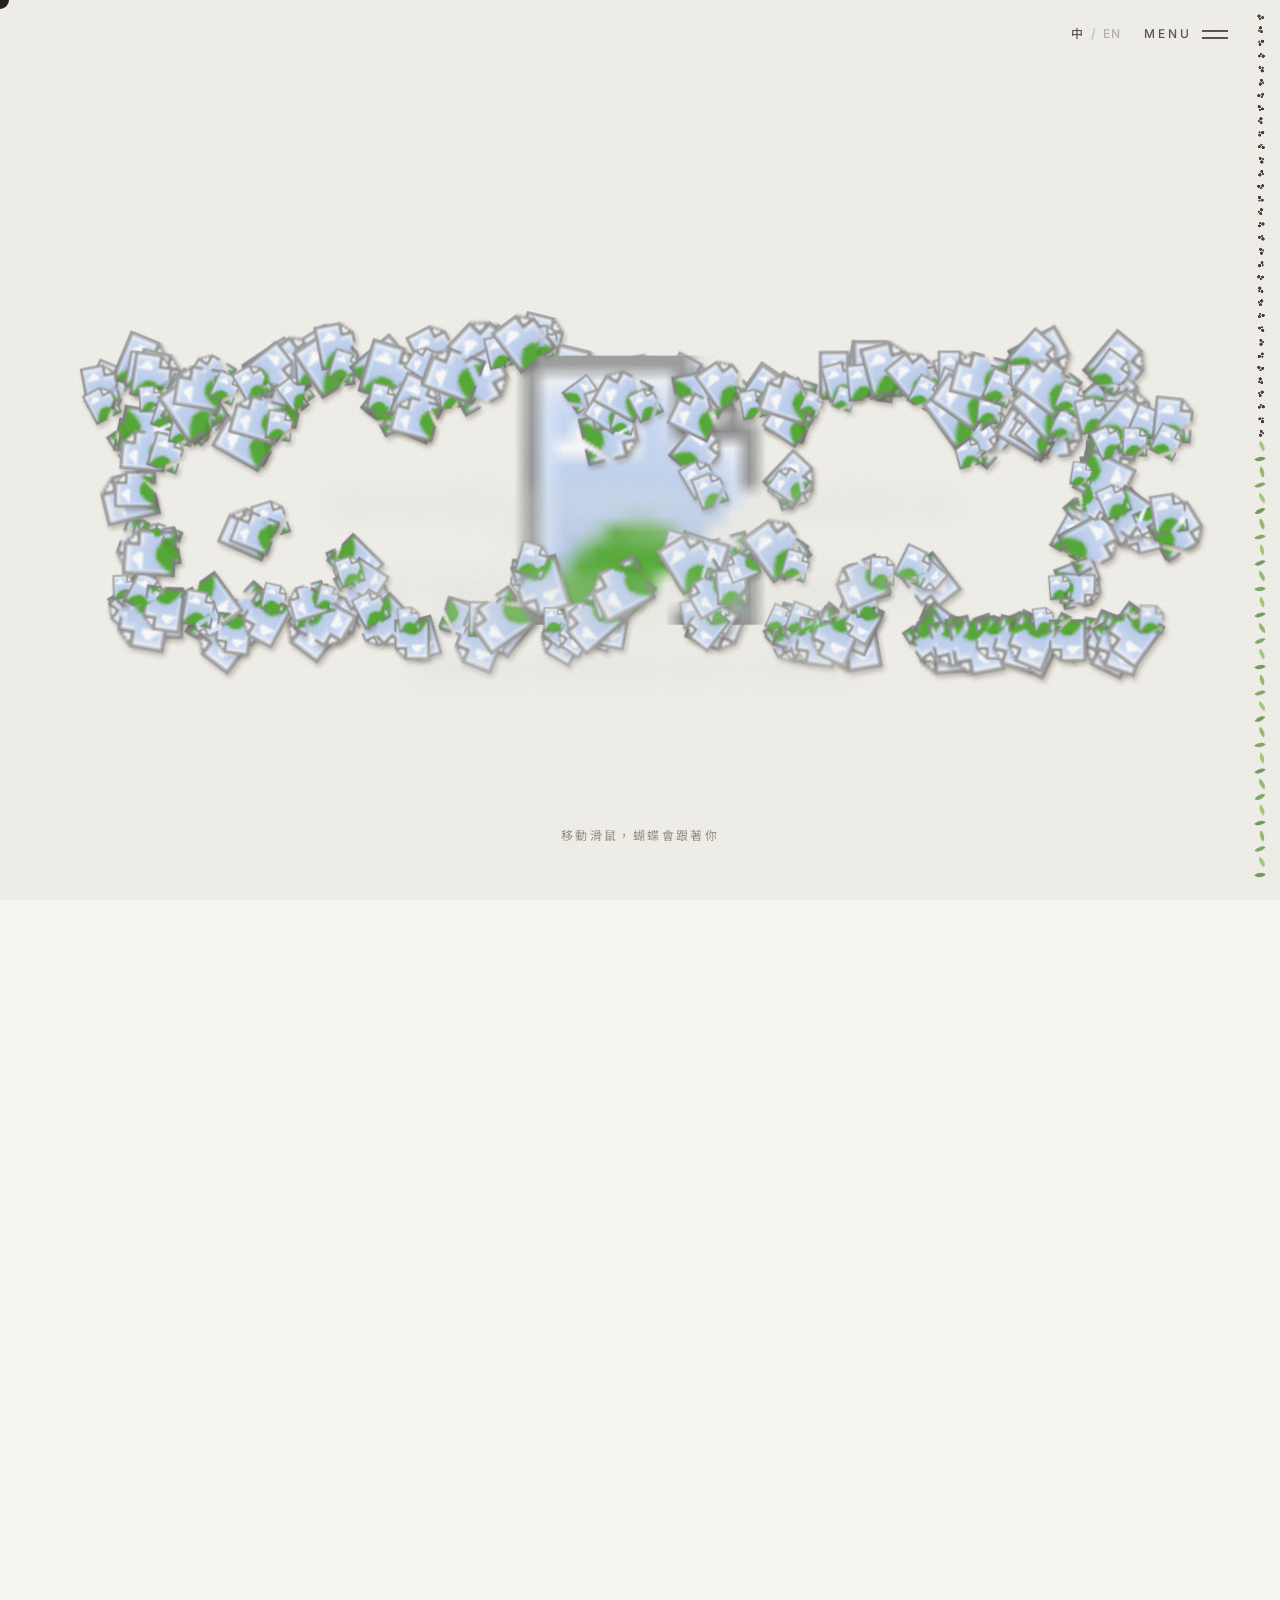
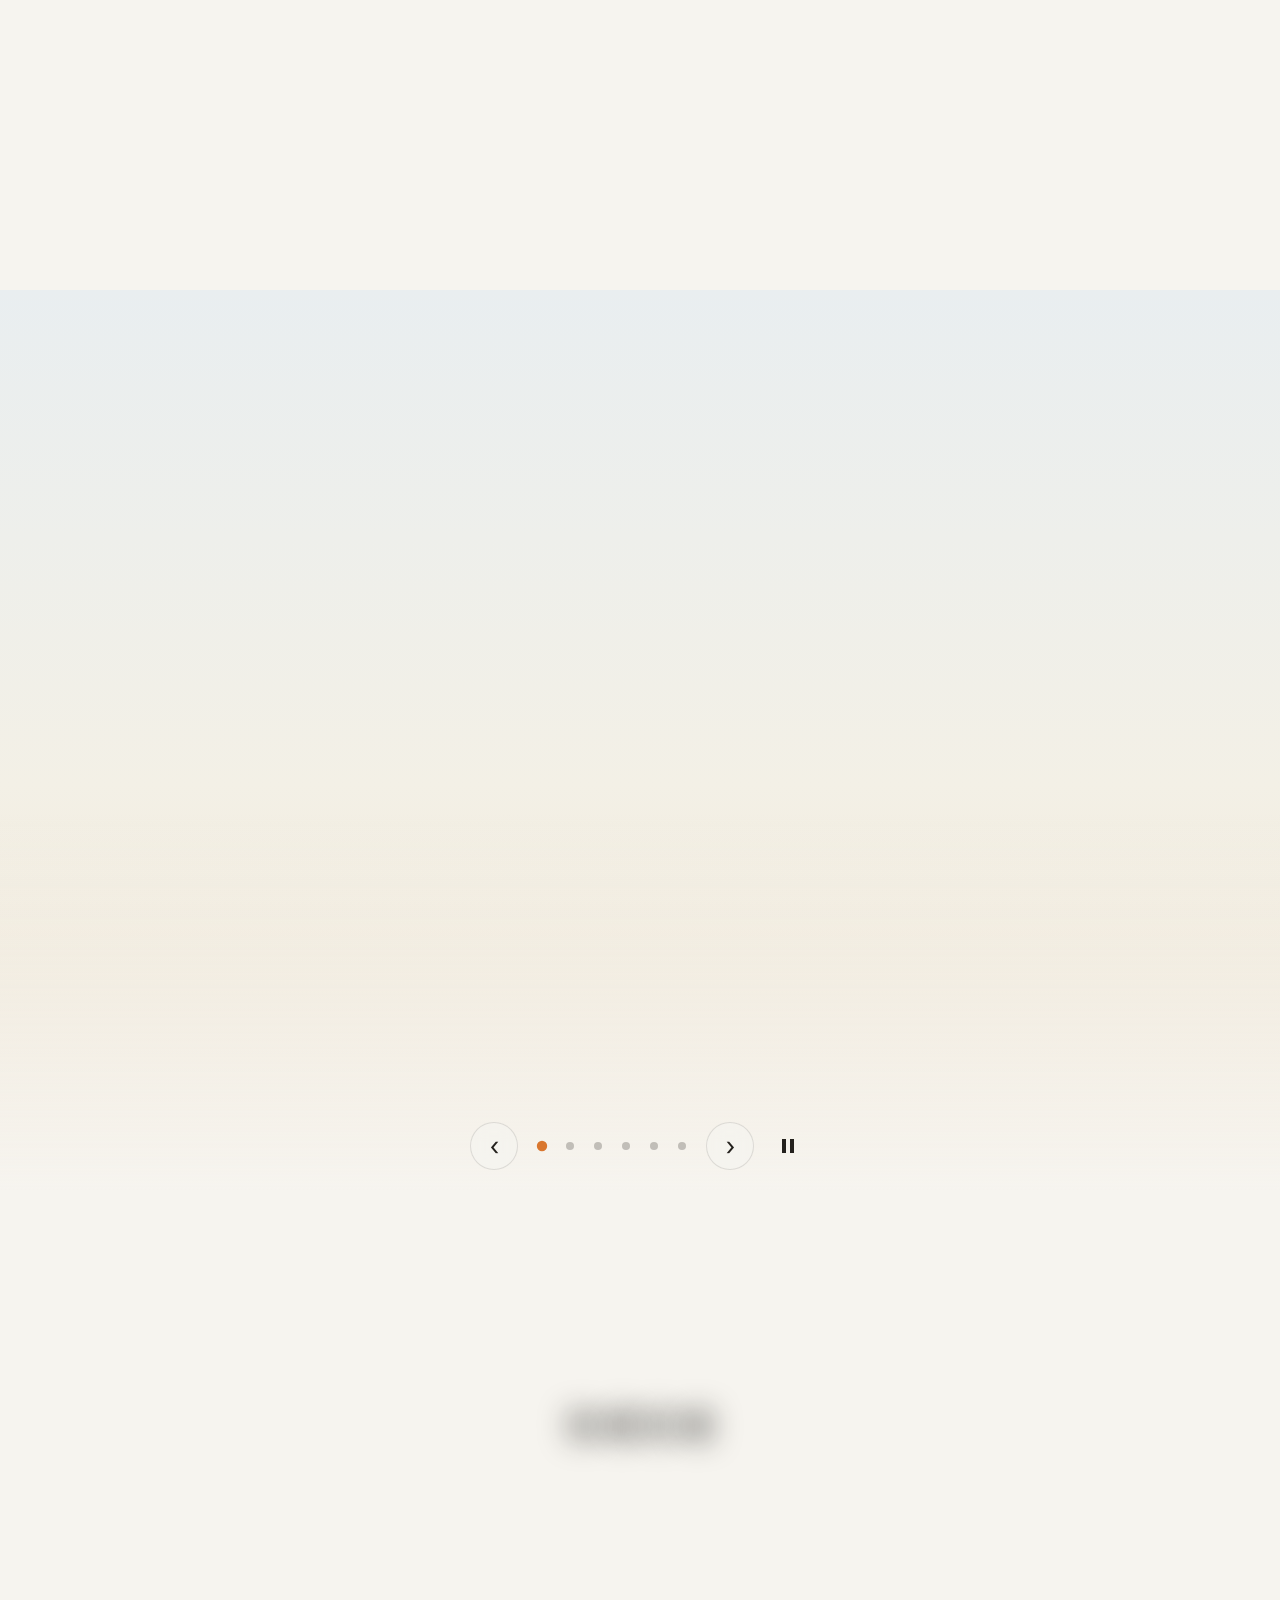
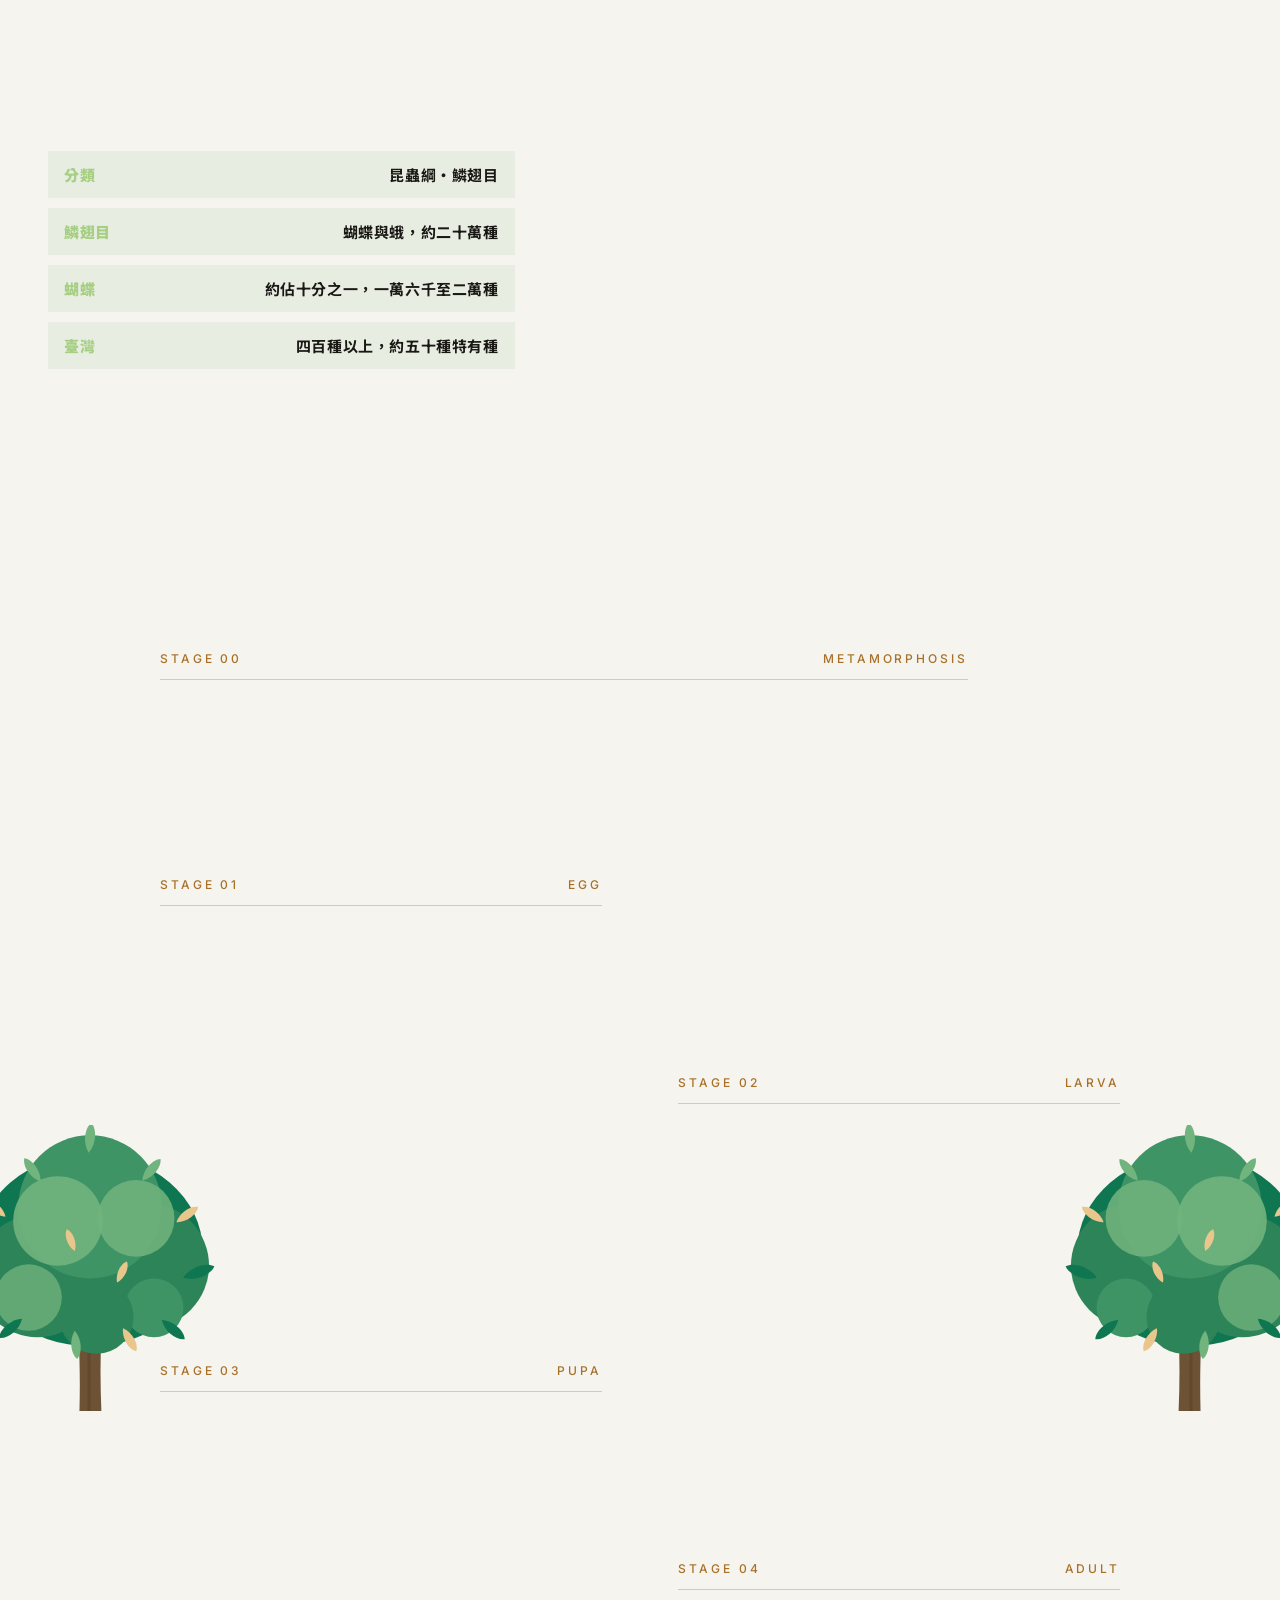
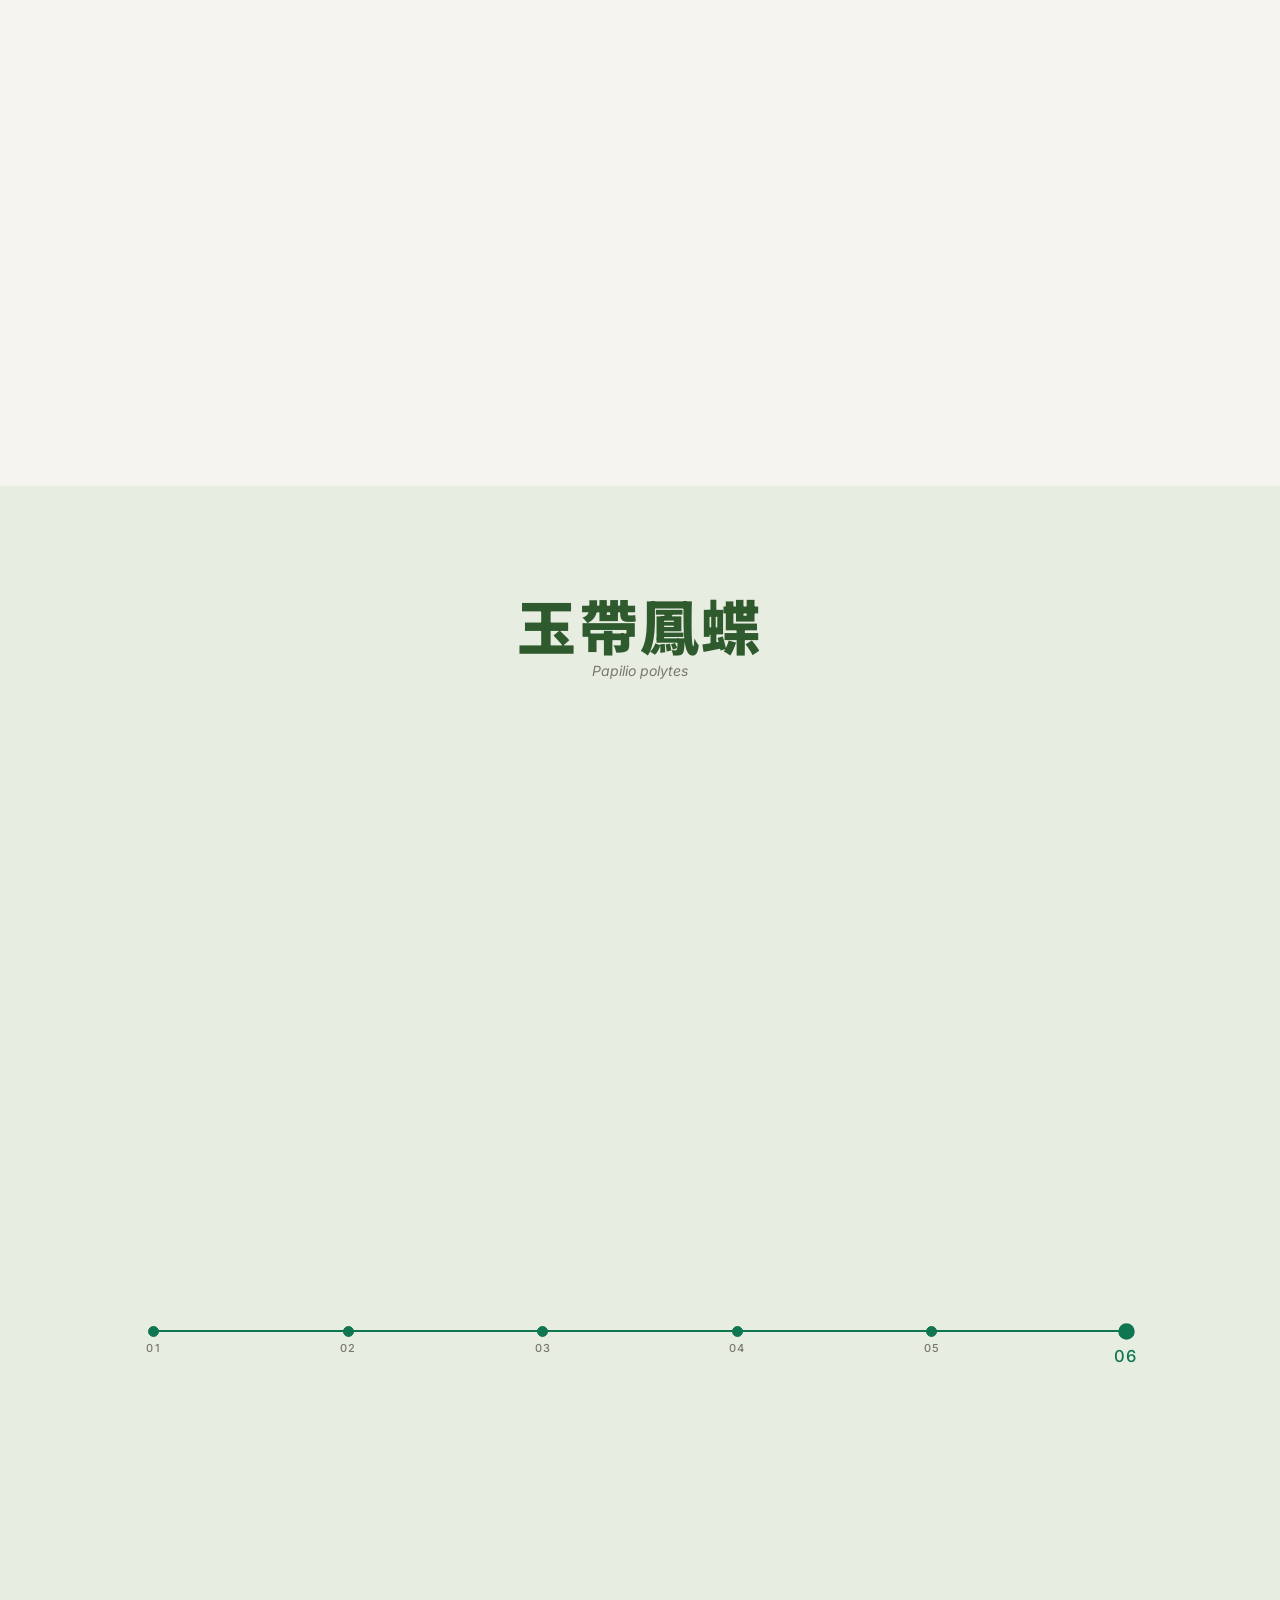
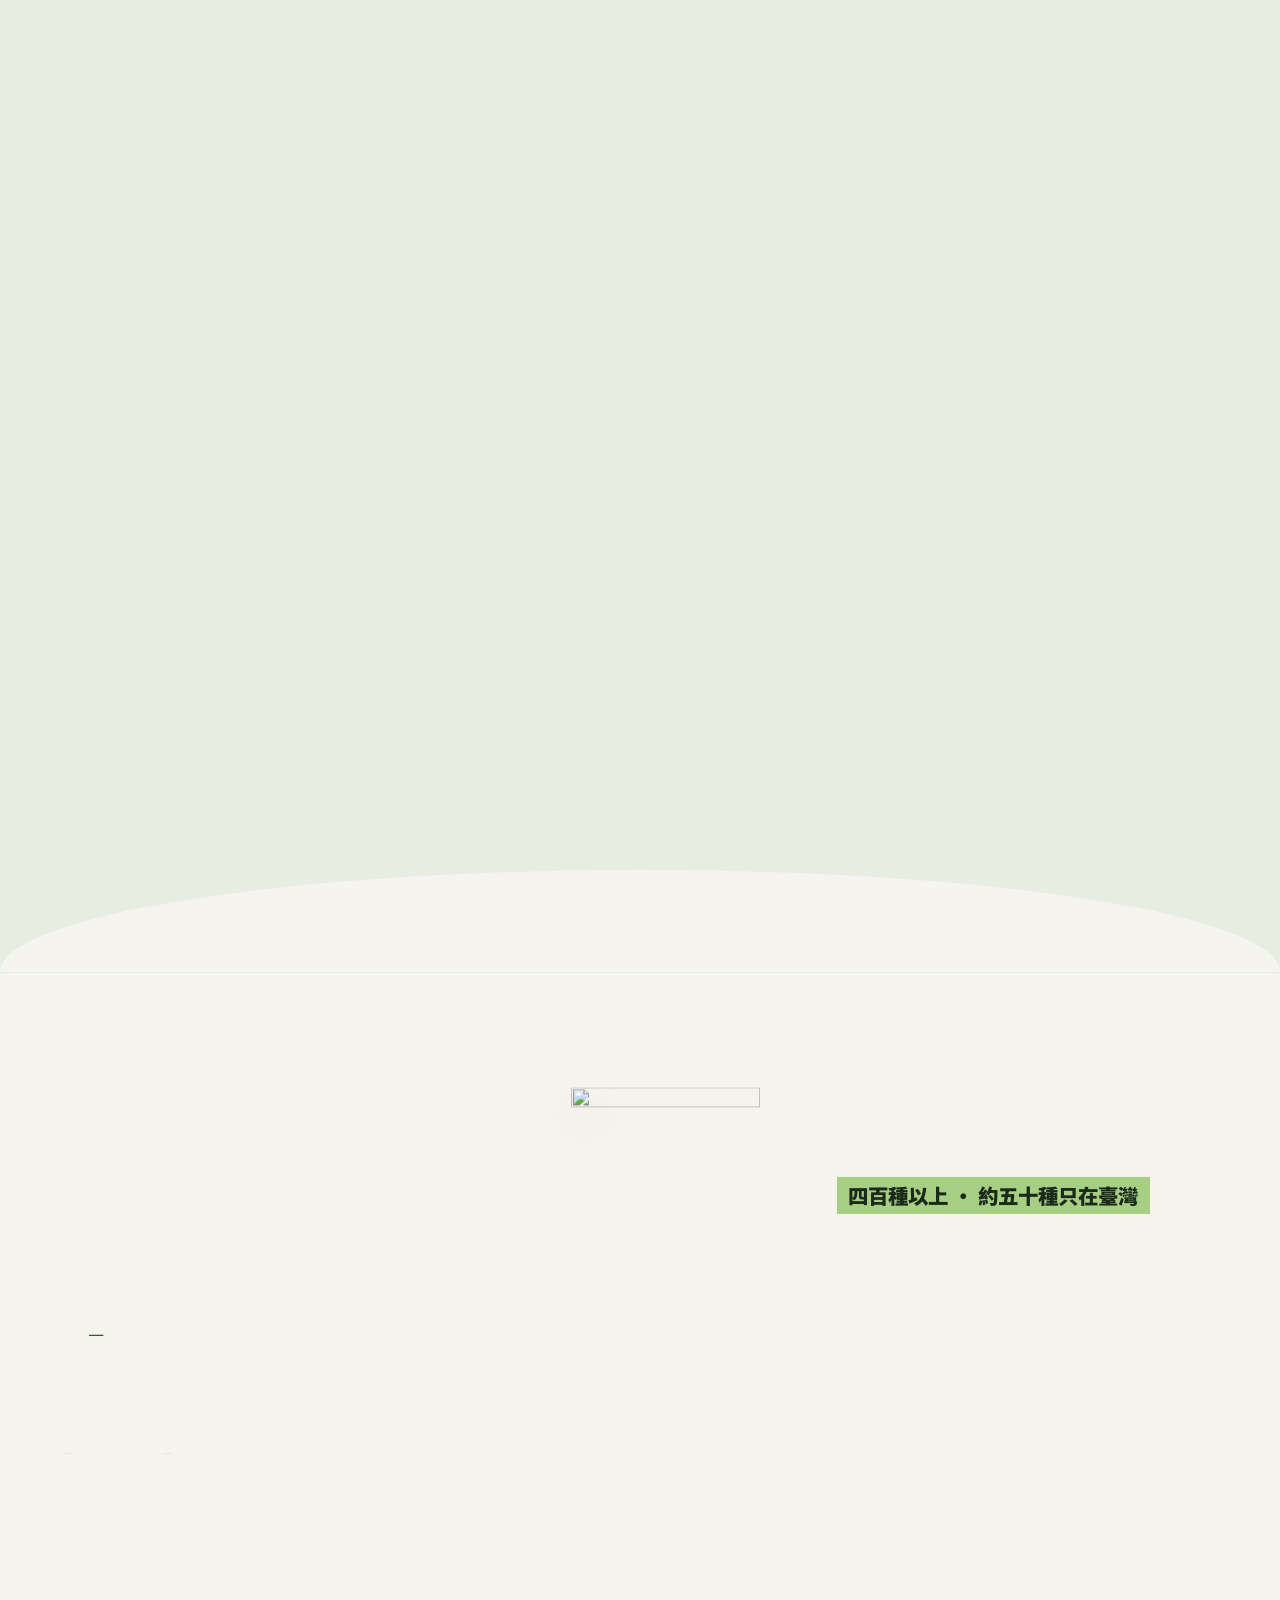
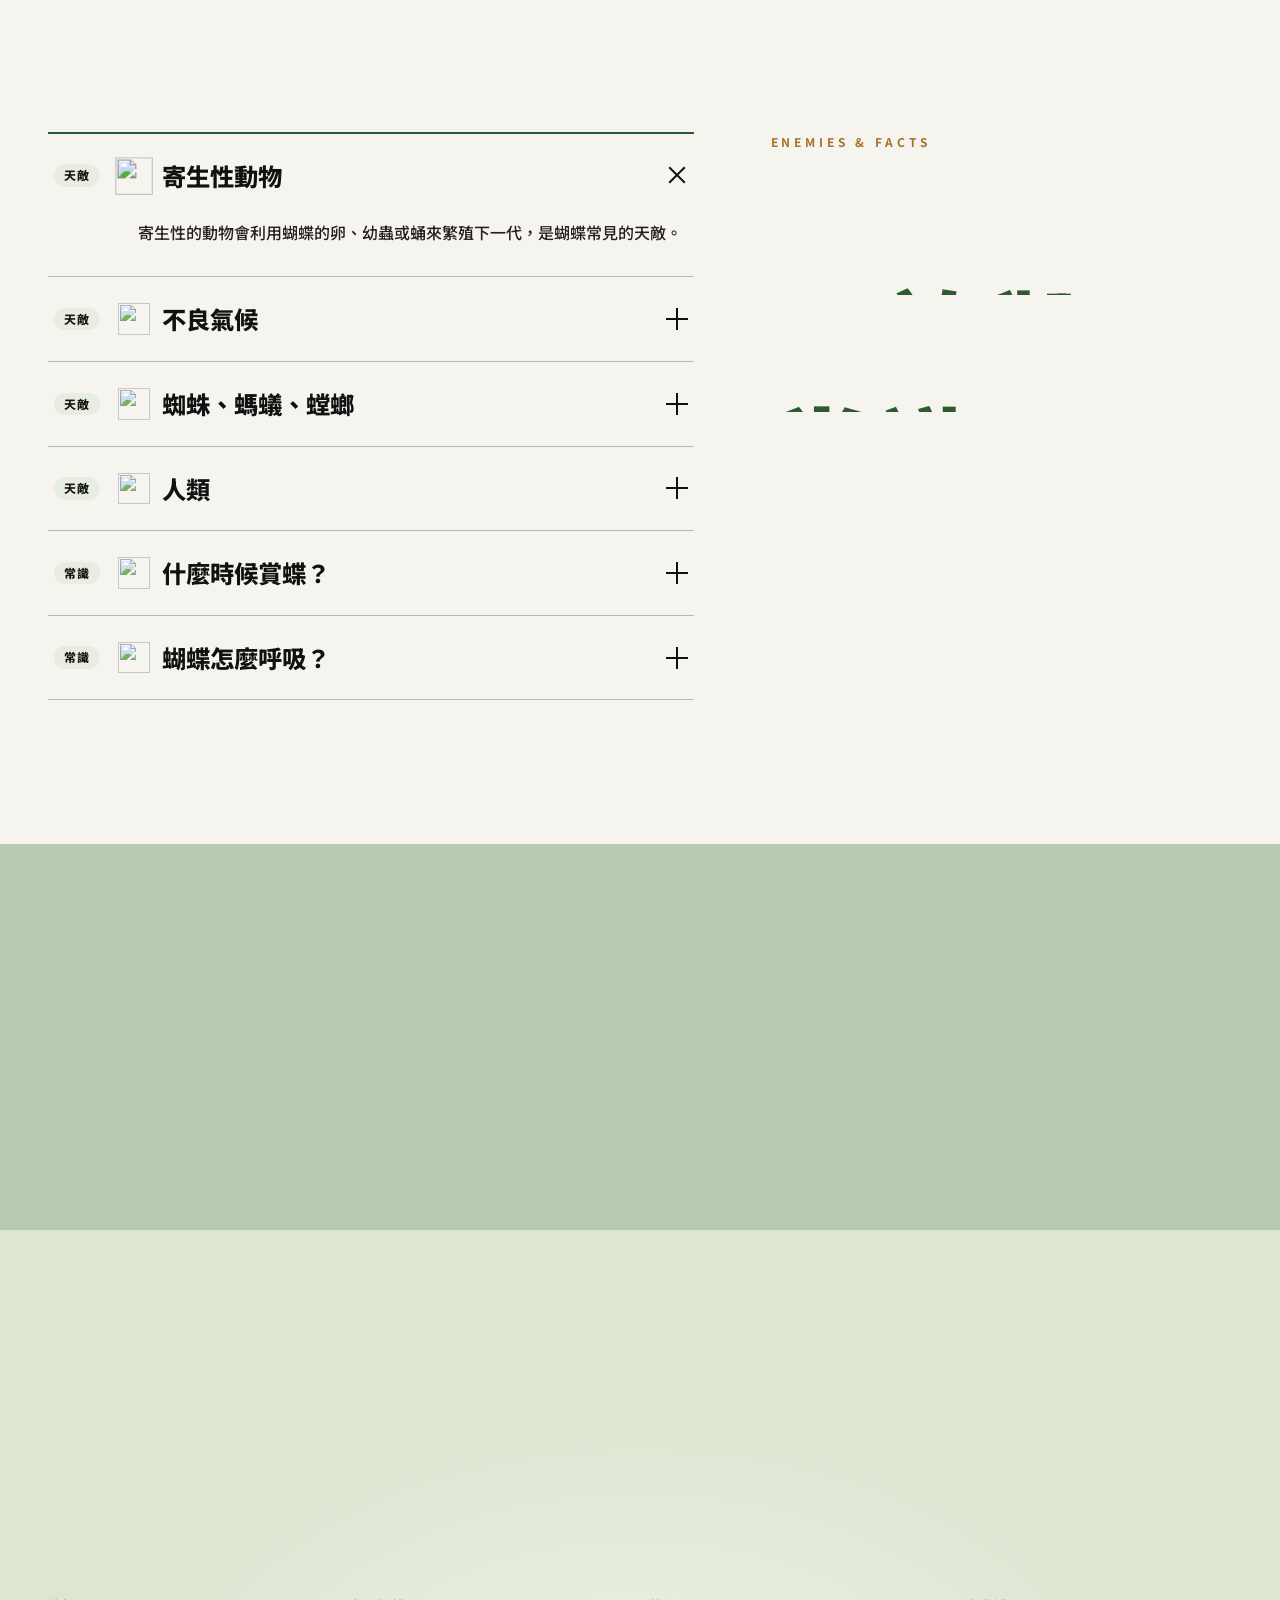
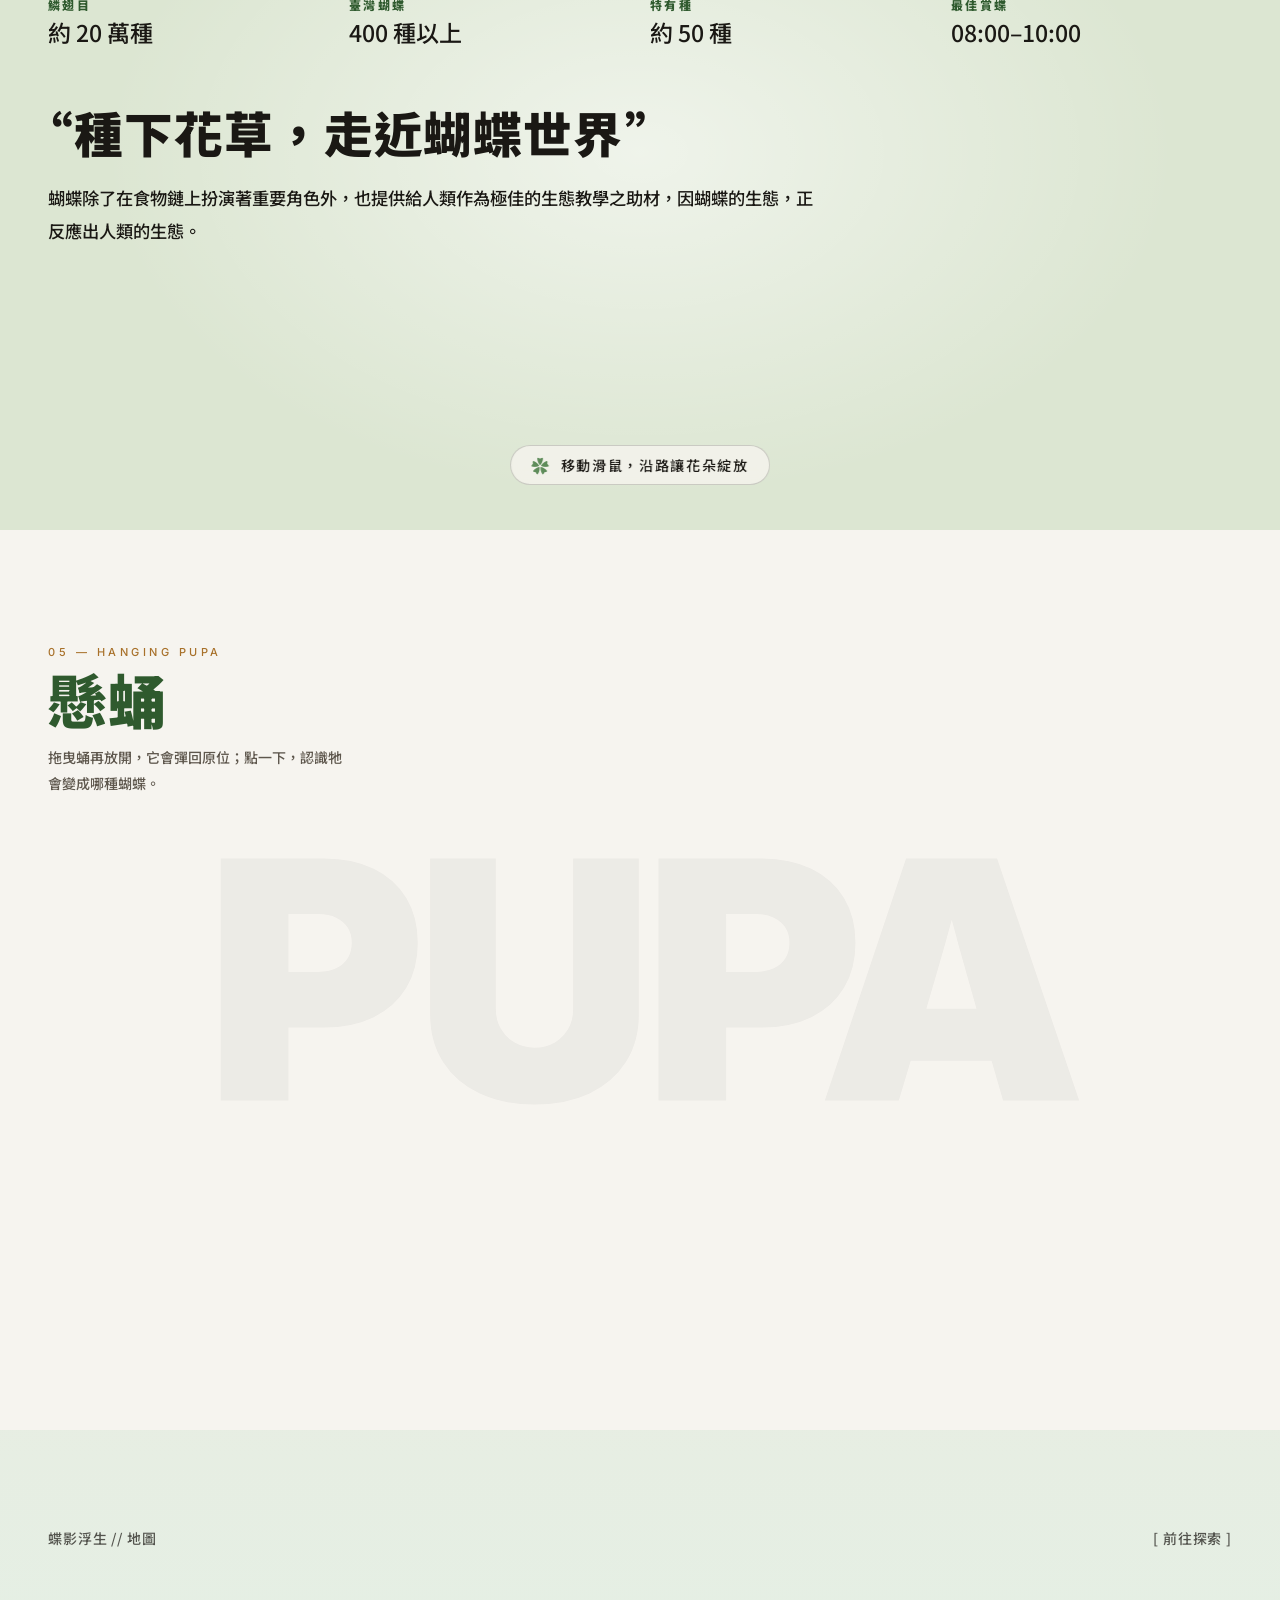
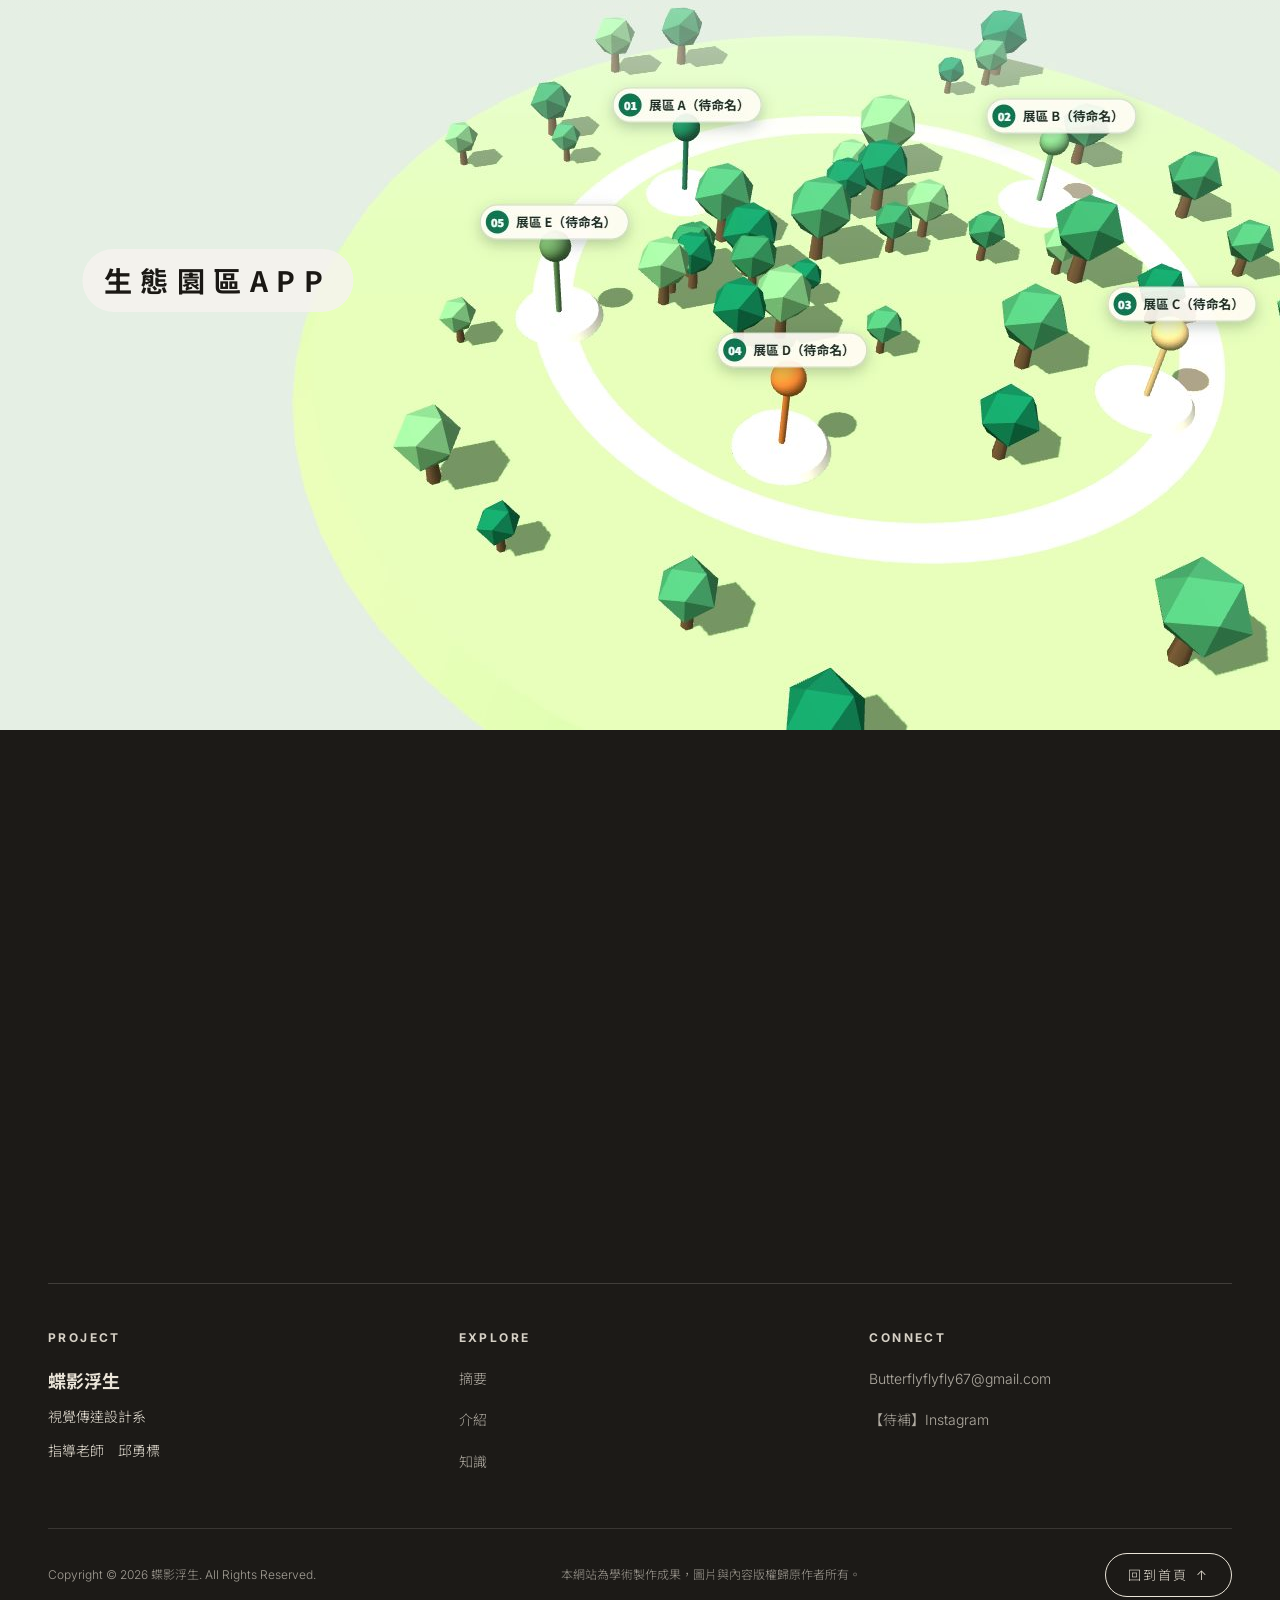
==== commit 5b6beb2a: "Update index.html" ====
--- a/index.html
+++ b/index.html
@@ -337,9 +337,9 @@
     </div>
   </div>
 </section>
-<!-- 6. 地圖：版面參考滿版圖片＋左下大標；點整個區塊開啟地圖網站 ../butterfly-map/（獨立專案；上傳後換成正式網址）（木生昆蟲館 3D 生態園區）。
+<!-- 6. 地圖：版面參考滿版圖片＋左下大標；點整個區塊開啟地圖網站 https://butterfly-life.github.io/map/（木生昆蟲館 3D 生態園區）。
      子網頁做好後，截一張縮圖放進 .zi-bg 當底圖 -->
-<a class="zi k-dark" id="map" href="../butterfly-map/index.html" data-sec aria-label="前往探索：生態園區APP" data-en-label="Explore: Eco Park App">
+<a class="zi k-dark" id="map" href="https://butterfly-life.github.io/map/" data-sec aria-label="前往探索：生態園區APP" data-en-label="Explore: Eco Park App">
   <div class="zi-bg" aria-hidden="true"></div>
   <div class="zi-top" aria-hidden="true"><span data-en="Butterfly Shadows // Map">蝶影浮生 // 地圖</span><span data-en="[ explore ]">[ 前往探索 ]</span></div>
   <p class="zi-todo" data-en="Eco Park App">生態園區APP</p>
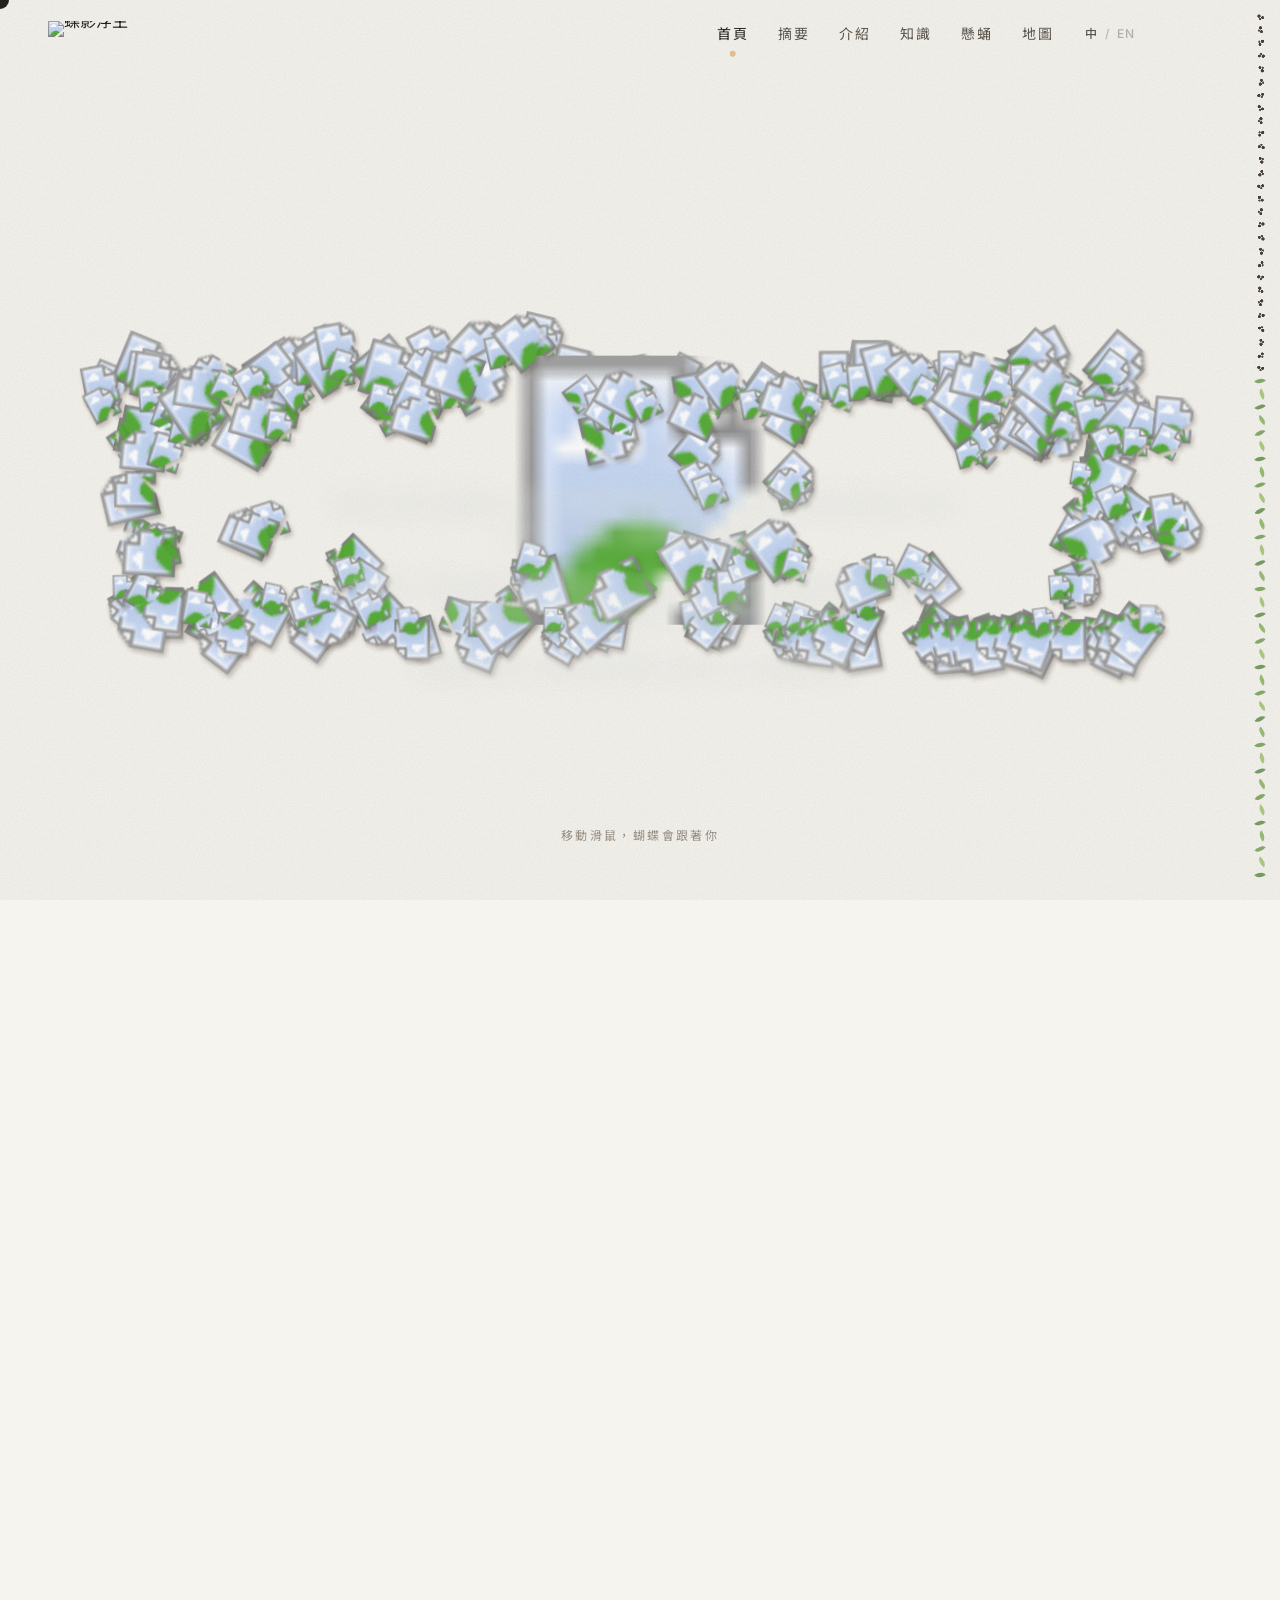
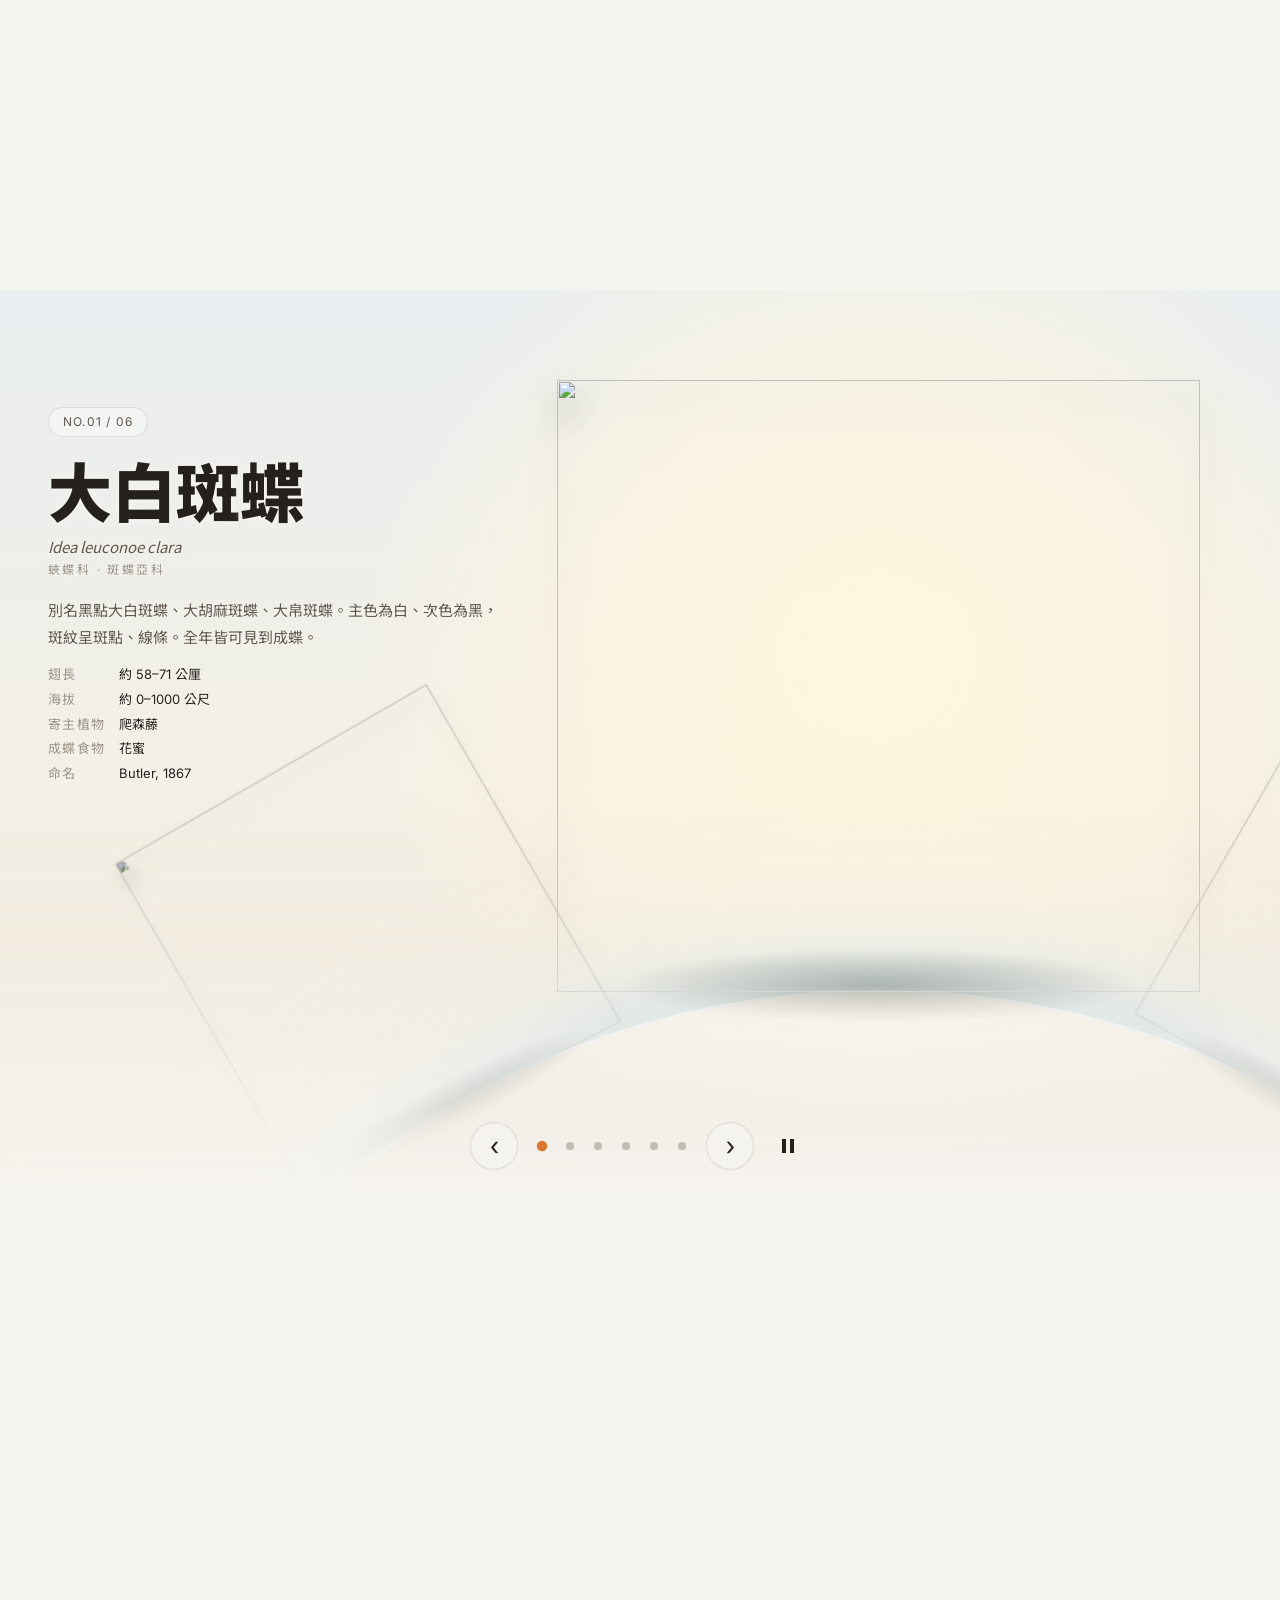
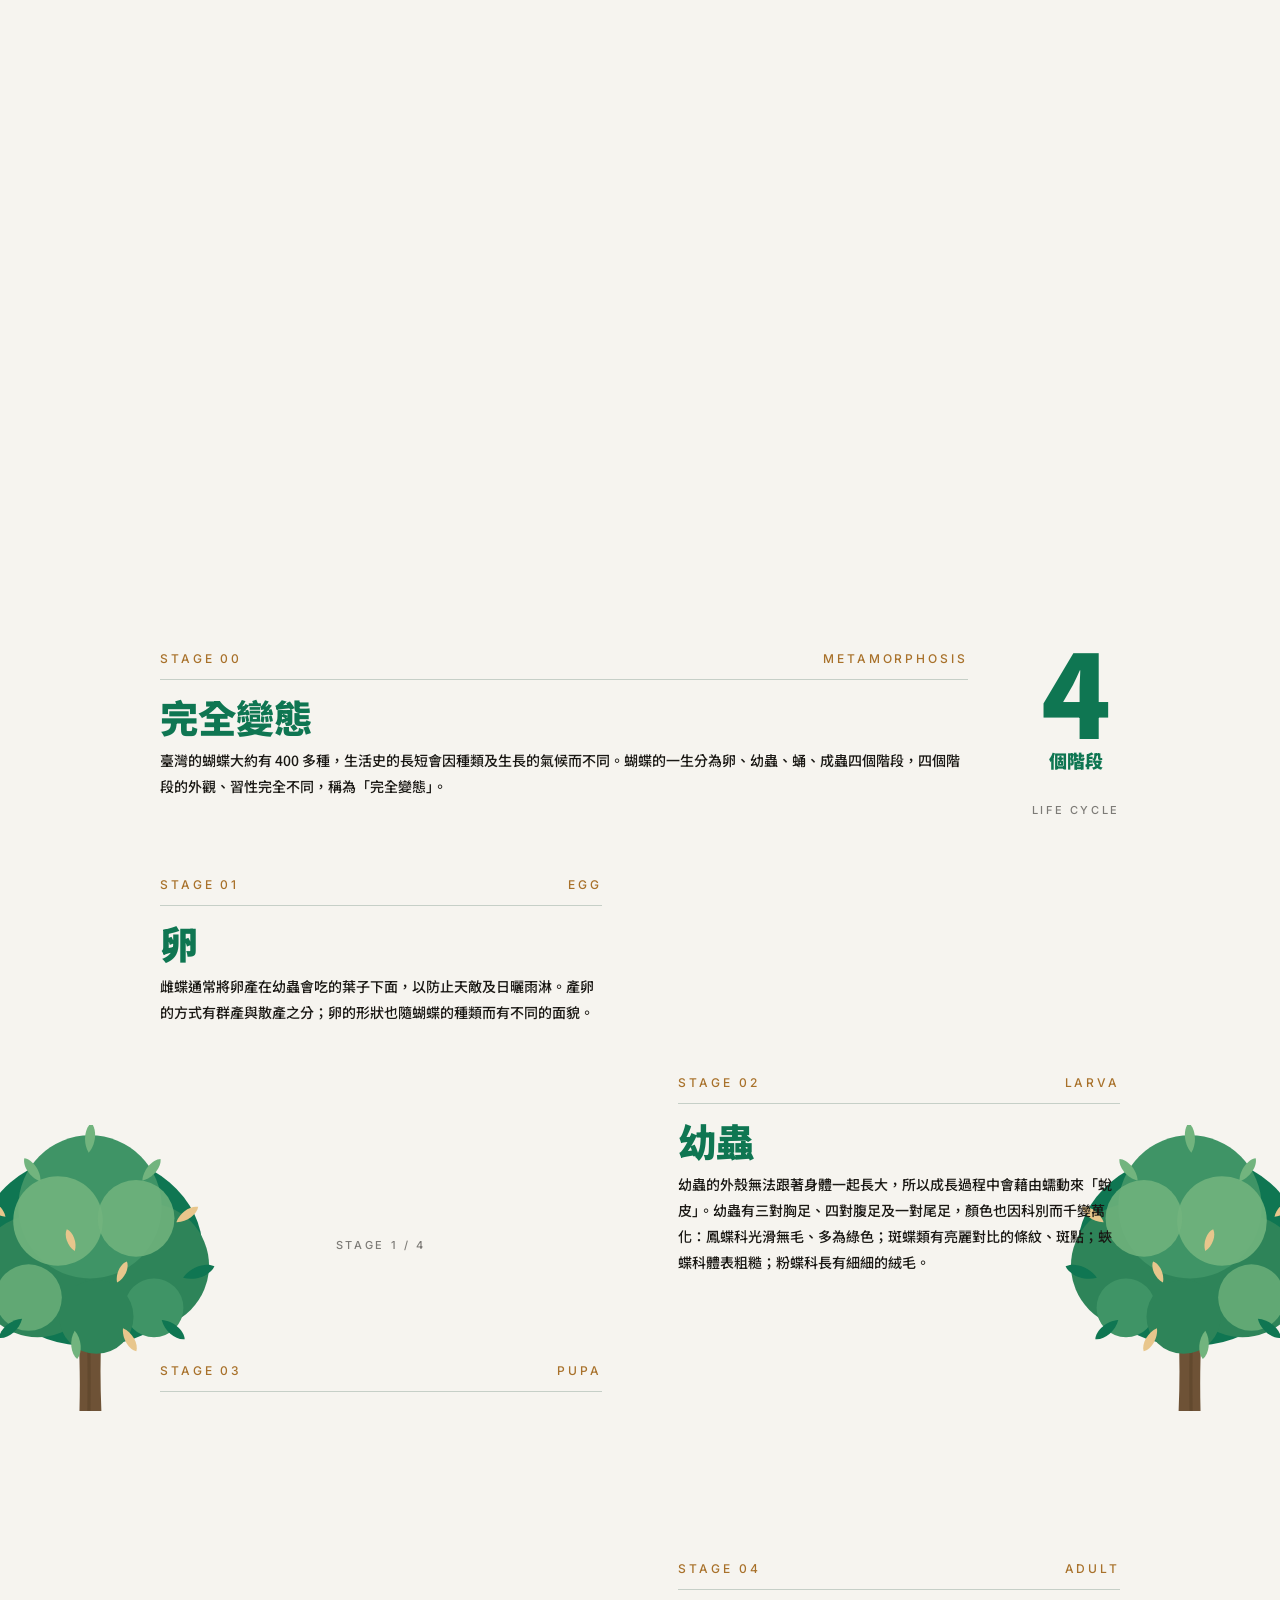
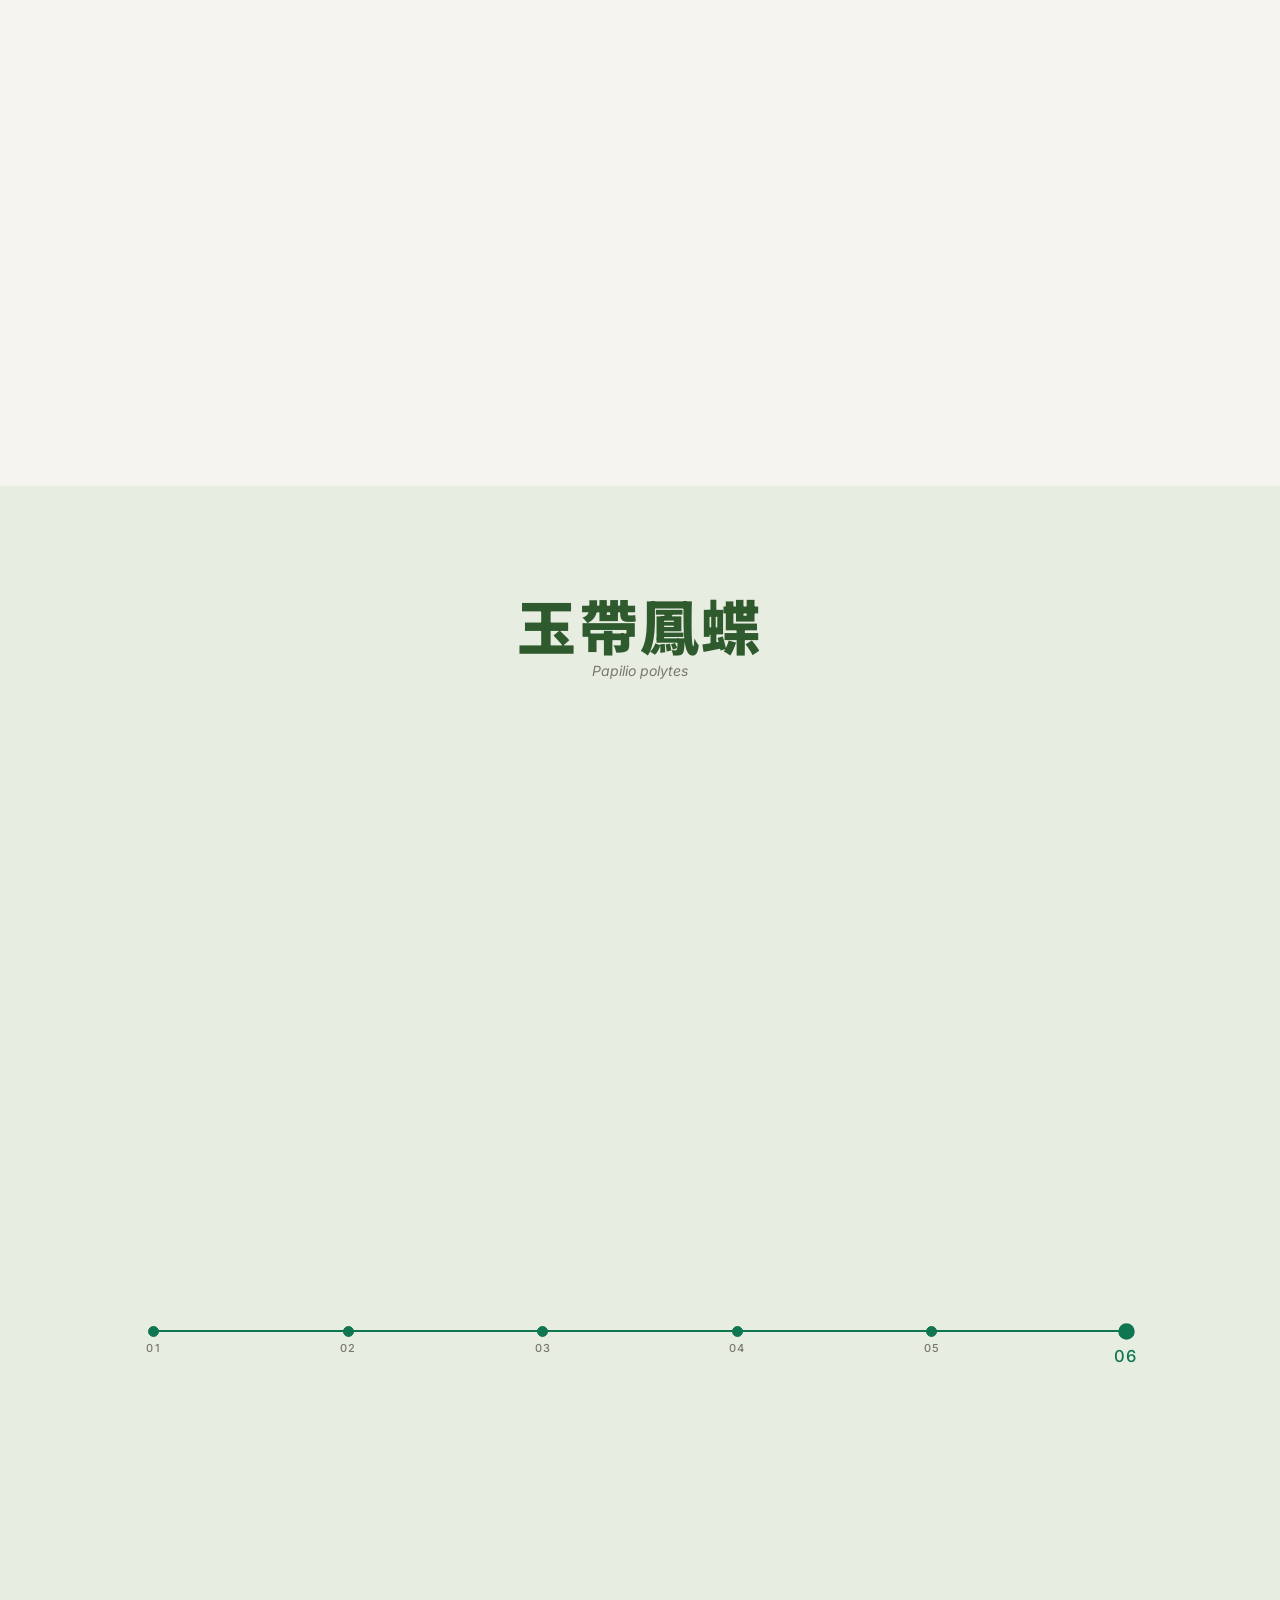
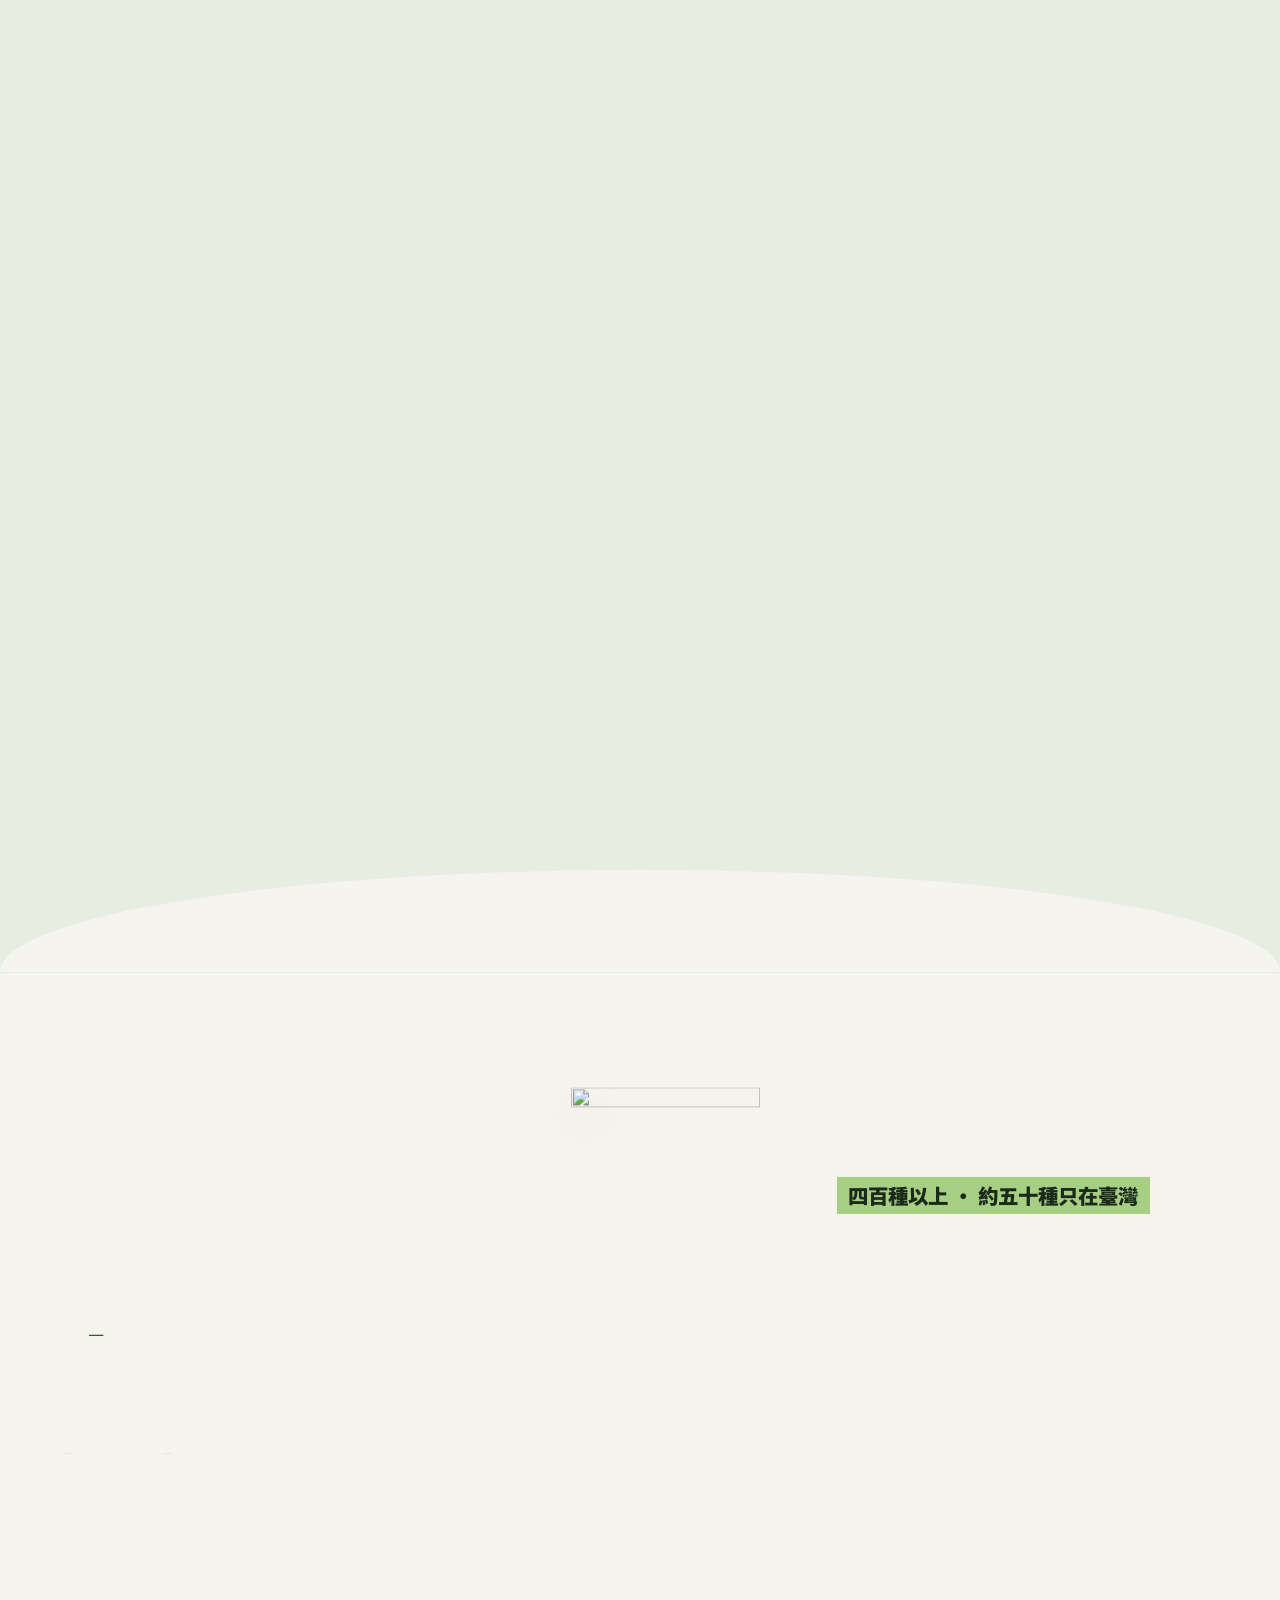
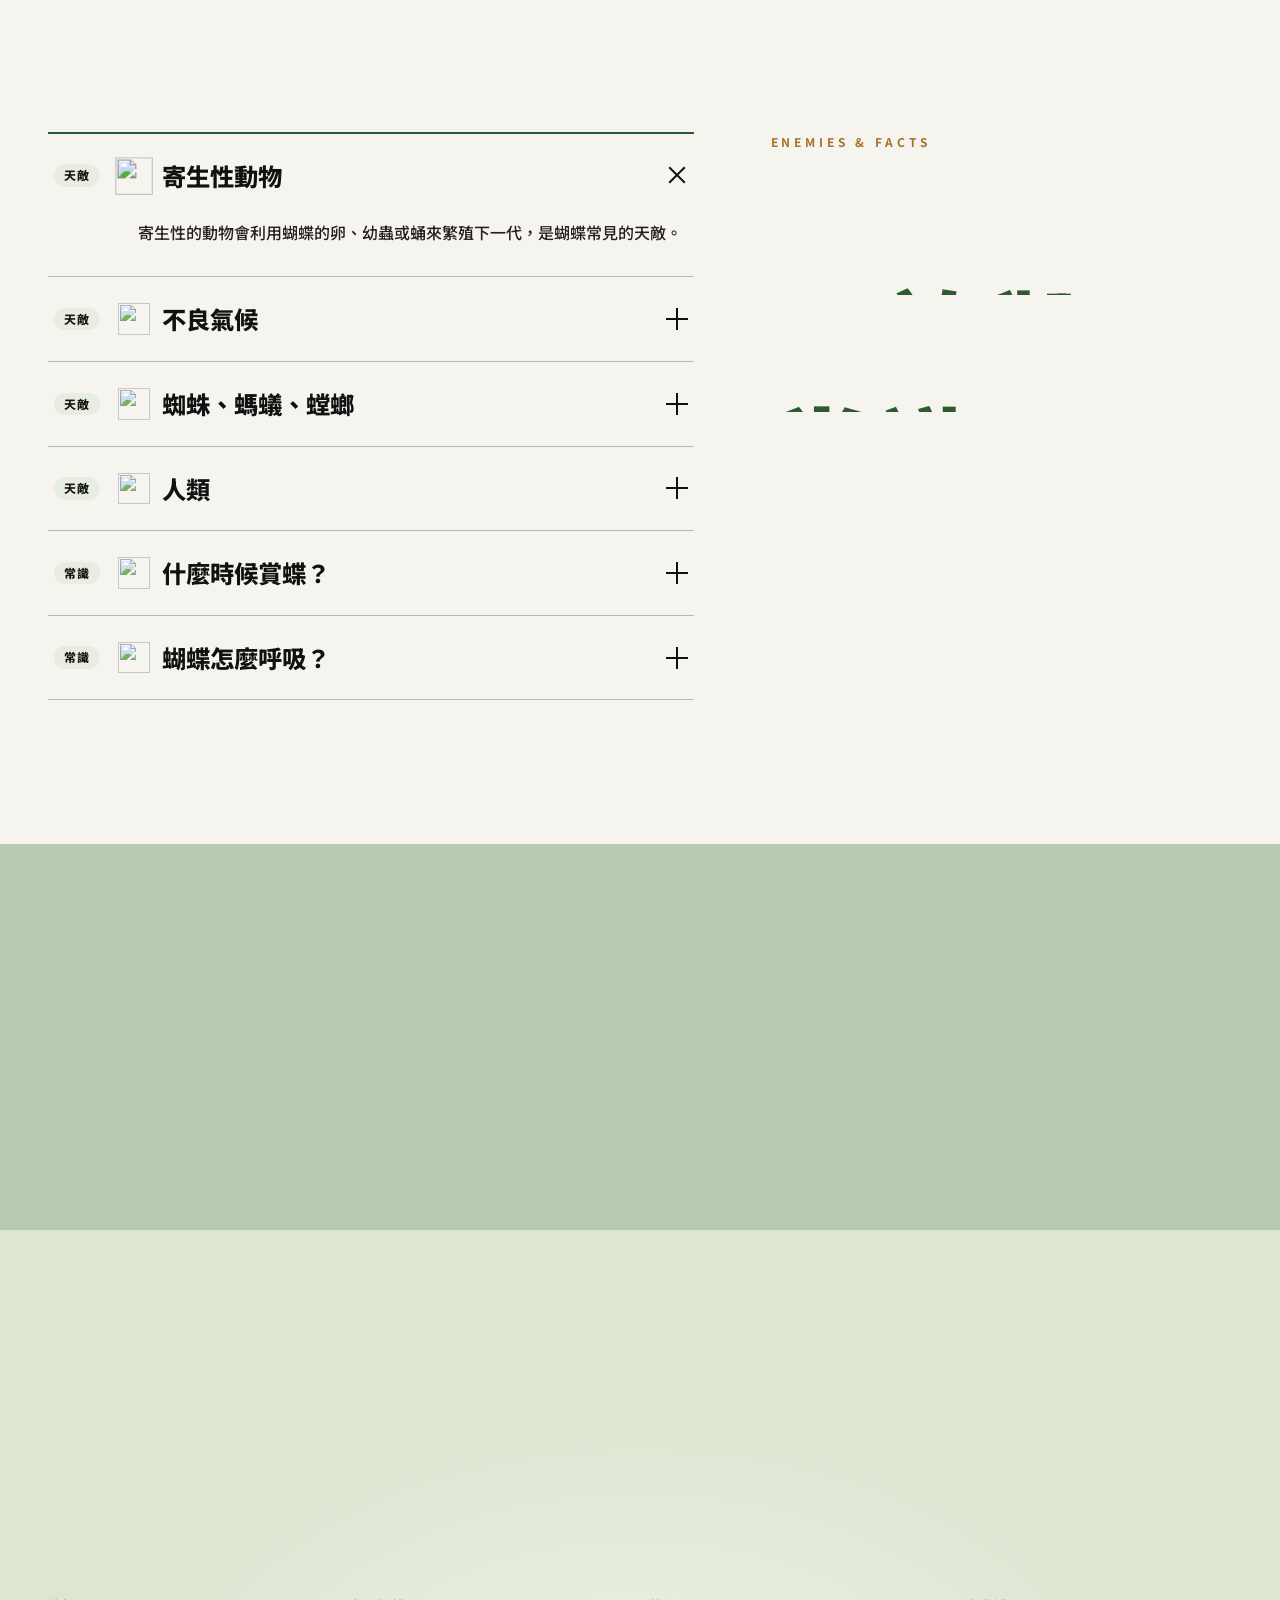
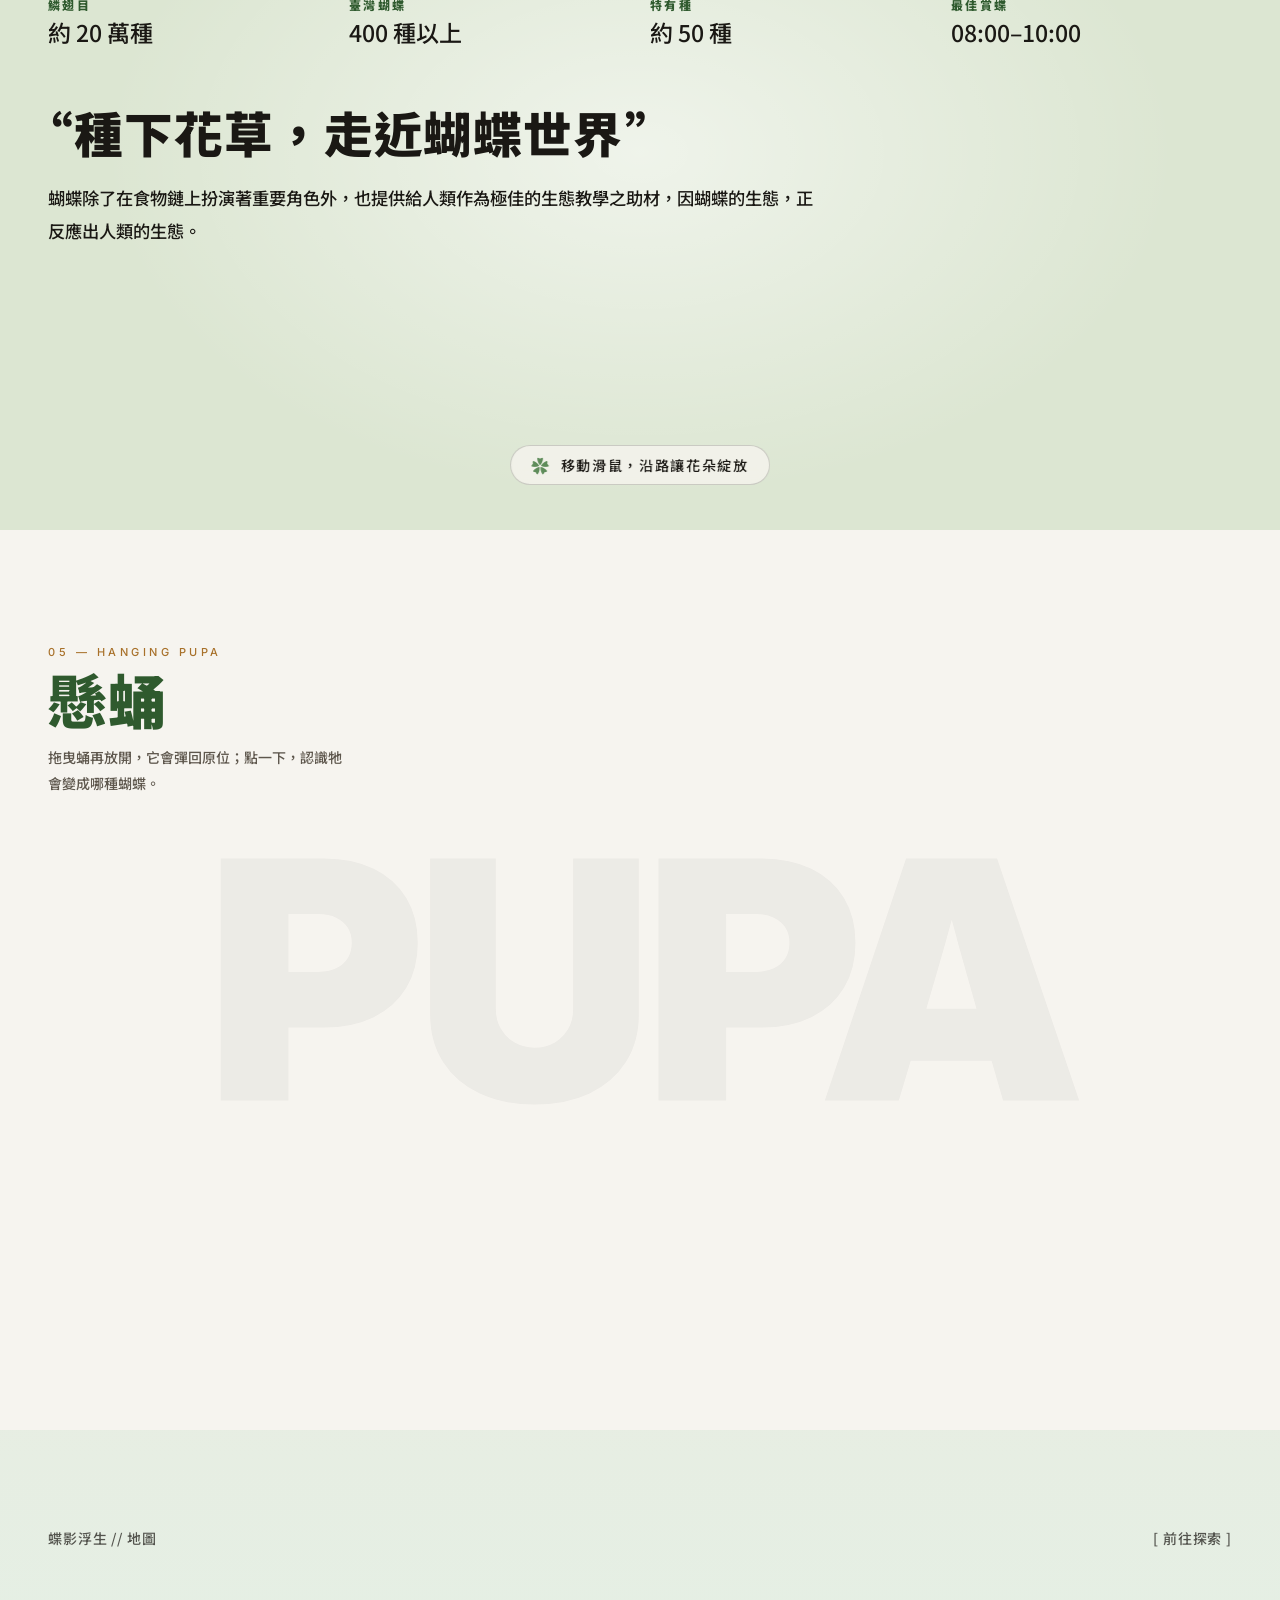
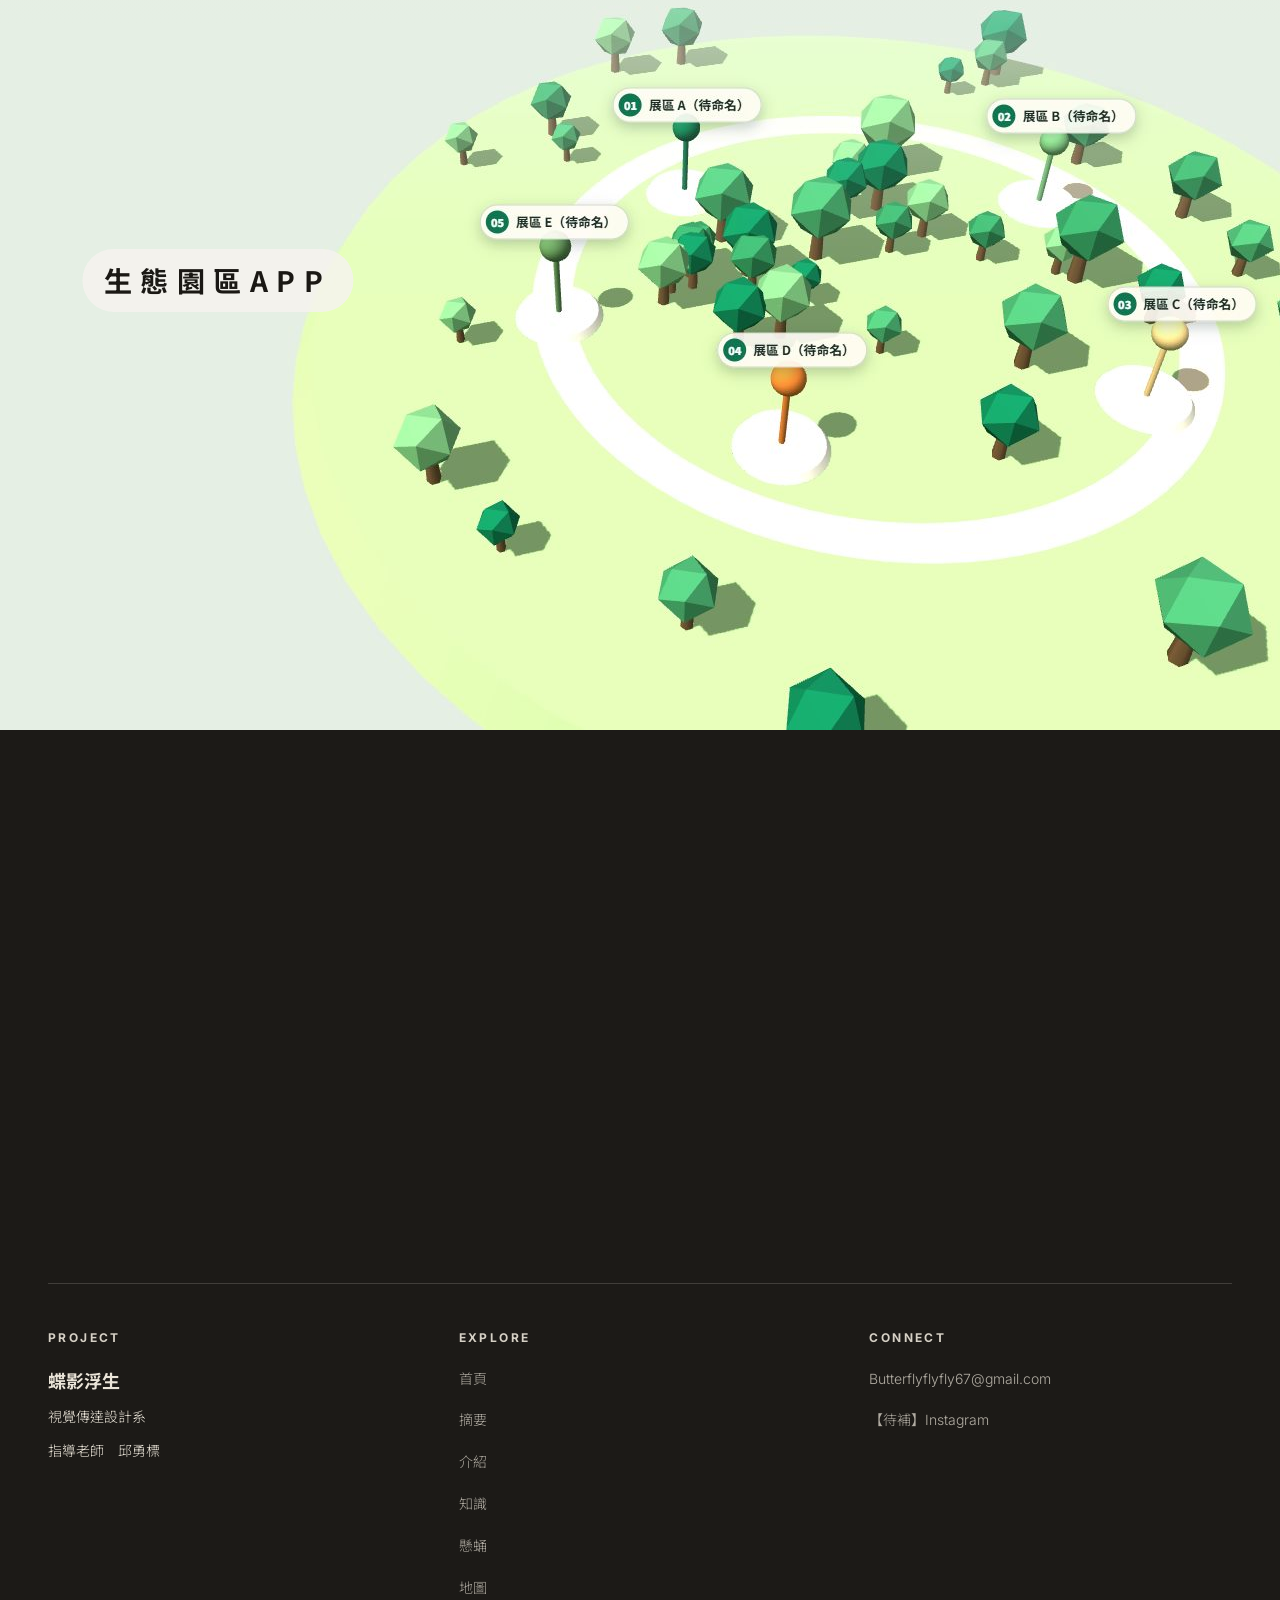
==== commit 07e8bfaa: "1123" ====
--- a/index.html
+++ b/index.html
@@ -358,7 +358,7 @@
     <div class="foot-title"><p class="foot-en" data-tx="type">Butterfly Shadows, a Fleeting Life</p></div>
     <div class="foot-grid" data-tx="stagger">
       <div class="fcol"><h5>Project</h5><p class="foot-name">蝶影浮生</p><p data-en="Department of Visual Communication Design">視覺傳達設計系</p><p data-en="Advisor: Chiu Yung-Piao">指導老師　邱勇標</p></div>
-      <div class="fcol dotted"><h5>Explore</h5><a href="#story" data-en="Abstract">摘要</a><a href="#garden" data-en="Species">介紹</a><a href="#learn" data-en="Knowledge">知識</a></div>
+      <div class="fcol dotted"><h5>Explore</h5><a href="#hero" data-en="Home">首頁</a><a href="#story" data-en="Abstract">摘要</a><a href="#garden" data-en="Species">介紹</a><a href="#learn" data-en="Knowledge">知識</a><a href="#pupa" data-en="Pupa">懸蛹</a><a href="#map" data-en="Map">地圖</a></div>
       <div class="fcol bracket"><h5>Connect</h5><a href="mailto:Butterflyflyfly67@gmail.com">Butterflyflyfly67@gmail.com</a><a href="#" data-en="[Coming soon] Instagram">【待補】Instagram</a></div>
     </div>
     <div class="copy"><p data-en="Copyright © 2026 Butterfly Shadows. All Rights Reserved.">Copyright © 2026 蝶影浮生. All Rights Reserved.</p><p data-en="This website is an academic project; all images and content belong to their original creators.">本網站為學術製作成果，圖片與內容版權歸原作者所有。</p><a class="top-btn" href="#hero" data-en-html="Back to top &lt;span aria-hidden=&quot;true&quot;&gt;↑&lt;/span&gt;">回到首頁 <span aria-hidden="true">↑</span></a></div>
--- a/css/style.css
+++ b/css/style.css
@@ -600,7 +600,7 @@
 .bracket a::after{content:"]";right:-14px;transform:translateX(-8px)}
 .bracket a:hover::before,.bracket a:hover::after,.bracket a:focus-visible::before,.bracket a:focus-visible::after{opacity:1;transform:none}
 .copy{margin-top:48px;padding-top:24px;border-top:1px solid rgba(128,120,108,.2);display:flex;justify-content:space-between;align-items:center;gap:16px;font-size:12px}
-.copy p{opacity:.65}
+.copy p{opacity:.65;letter-spacing:.06em;word-spacing:.15em}
 /* 回到頂端：按鈕，滑過時反白 */
 .top-btn{display:inline-flex;align-items:center;gap:8px;padding:10px 22px;border:1px solid currentColor;border-radius:999px;font-size:13px;letter-spacing:.15em;transition:background .3s ease,color .3s ease}
 .top-btn span{transition:transform .3s ease}
@@ -1872,7 +1872,7 @@
 .zi-t{color:var(--txt)}
 .zi-t small{color:var(--txt-mute)}
 .zi-todo{color:var(--txt-mute)}
-.zi-cur{color:var(--txt);background:#A6CF84}
+.zi-cur{color:var(--txt);background:#A6CF84;border:1px solid #000}
 
 /* ── 頁尾（原本深色）：淺暖色底、黑字；中心光暈與游標光暈改成柔和的色彩 ── */
 .foot{background:#ECE7DC;--fc:var(--txt)}
@@ -2046,7 +2046,7 @@
 .foot-grid{border-top-color:rgba(234,228,216,.18)}
 .copy{border-top-color:rgba(234,228,216,.14)}
 .foot-en{opacity:.7}
-.copy p{opacity:.65}
+.copy p{opacity:.65;letter-spacing:.06em;word-spacing:.15em}
 .top-btn:hover,.top-btn:focus-visible{background:#A6CF84;color:var(--dark);border-color:#A6CF84}
 .fcol a:hover{color:#A6CF84}
 /* 導覽列碰到深色頁尾：淺色字、LOGO 反白 */
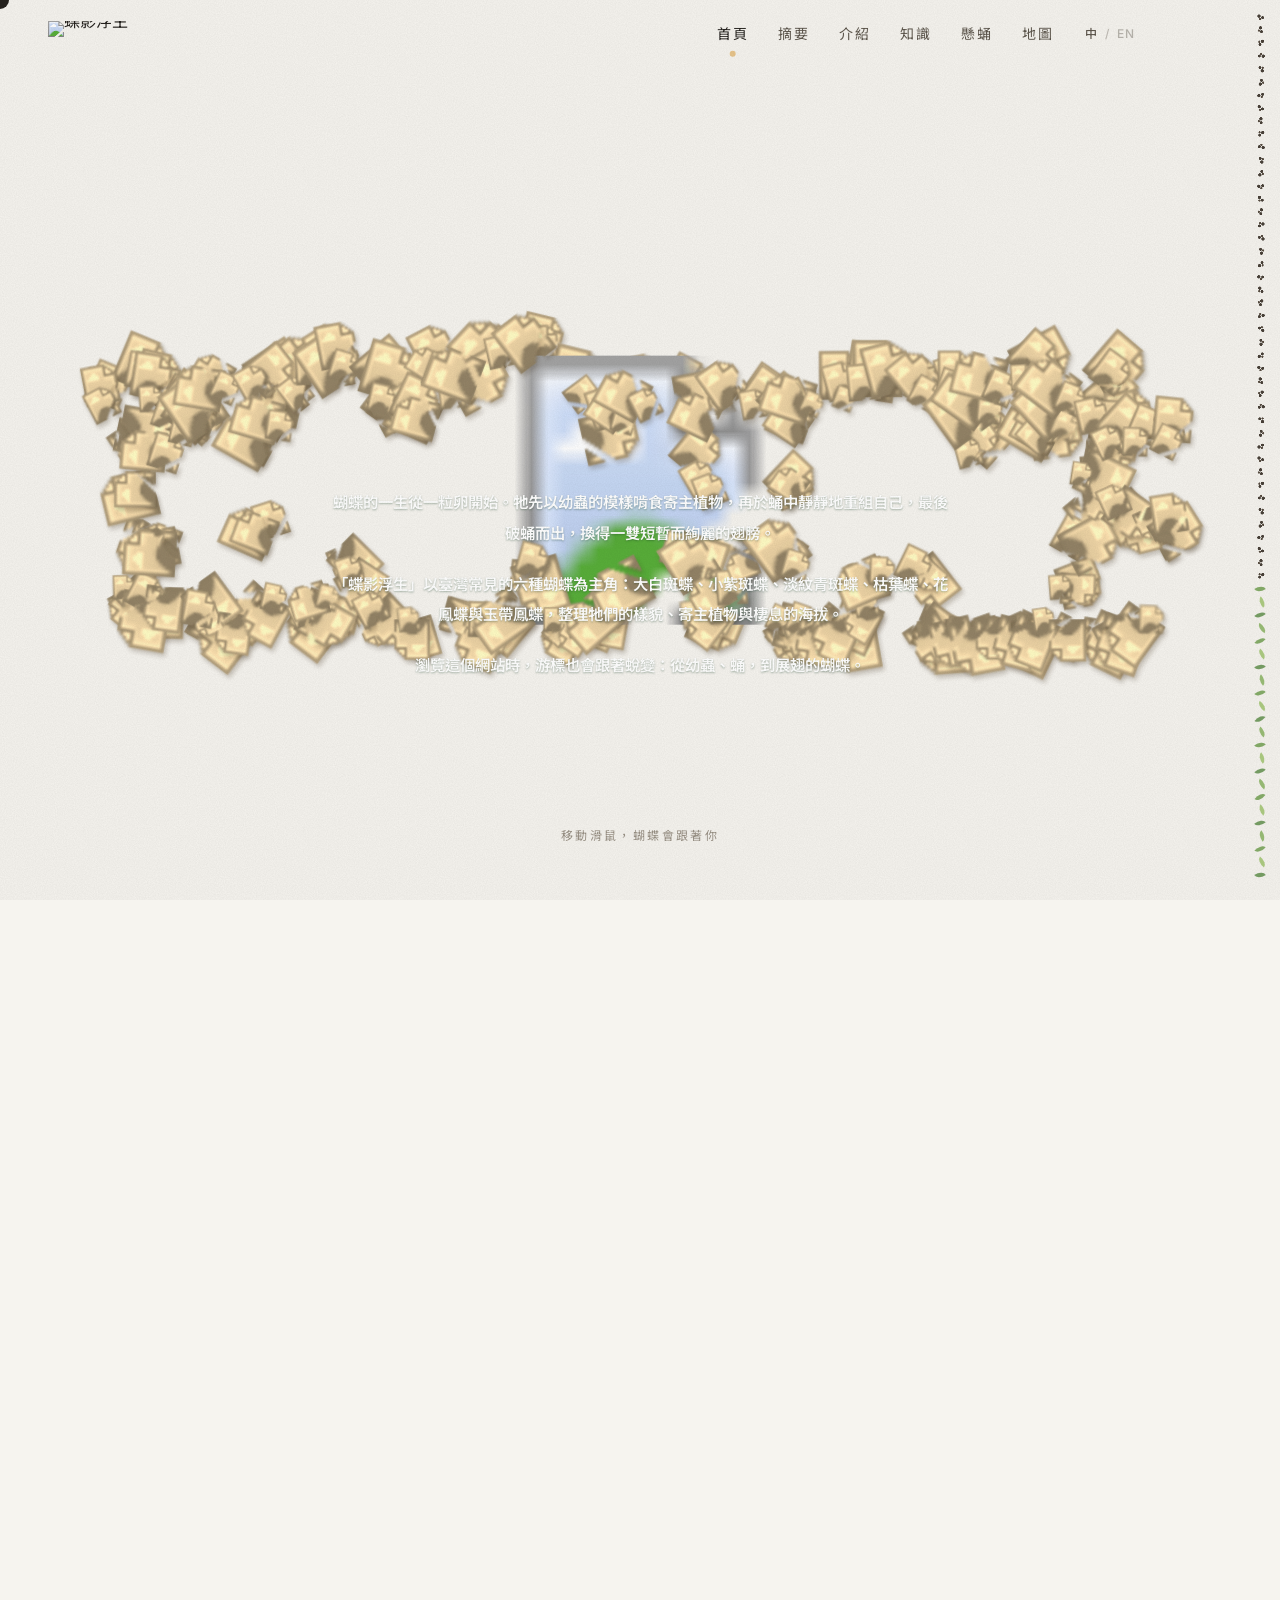
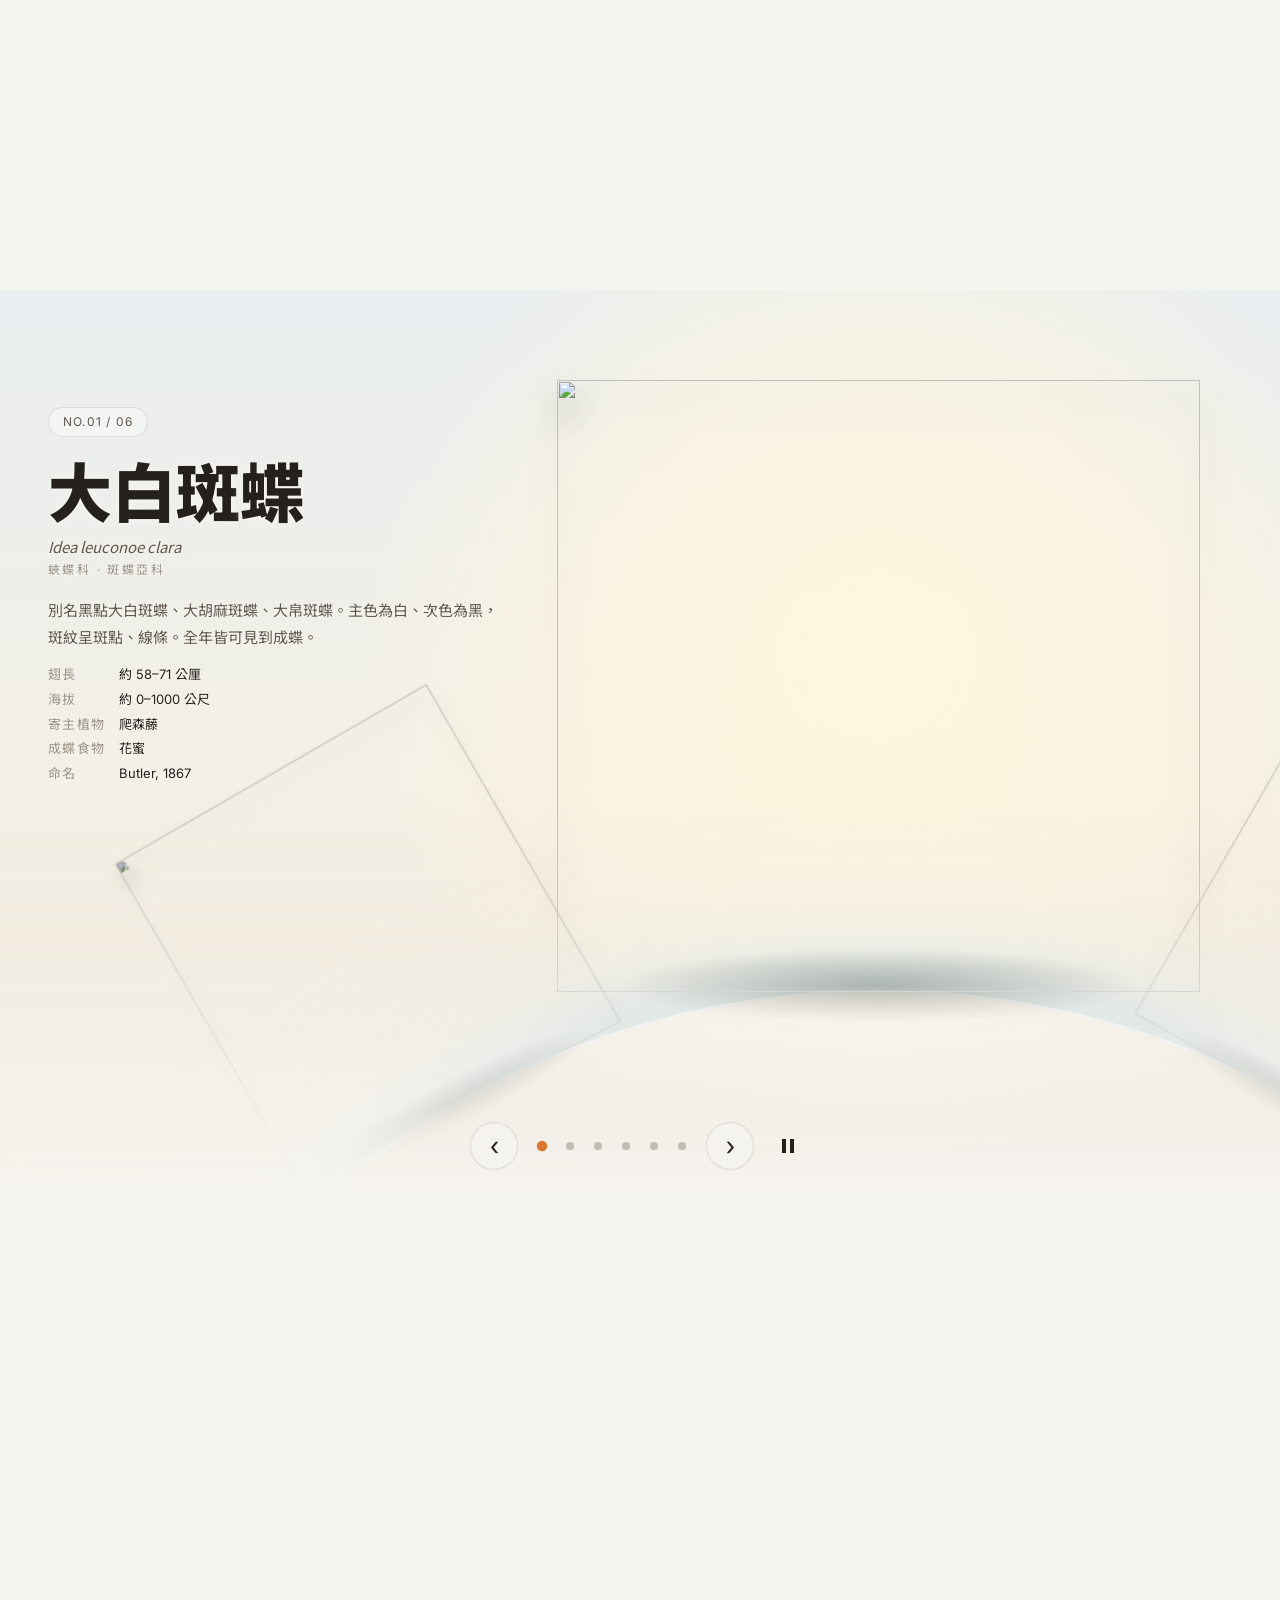
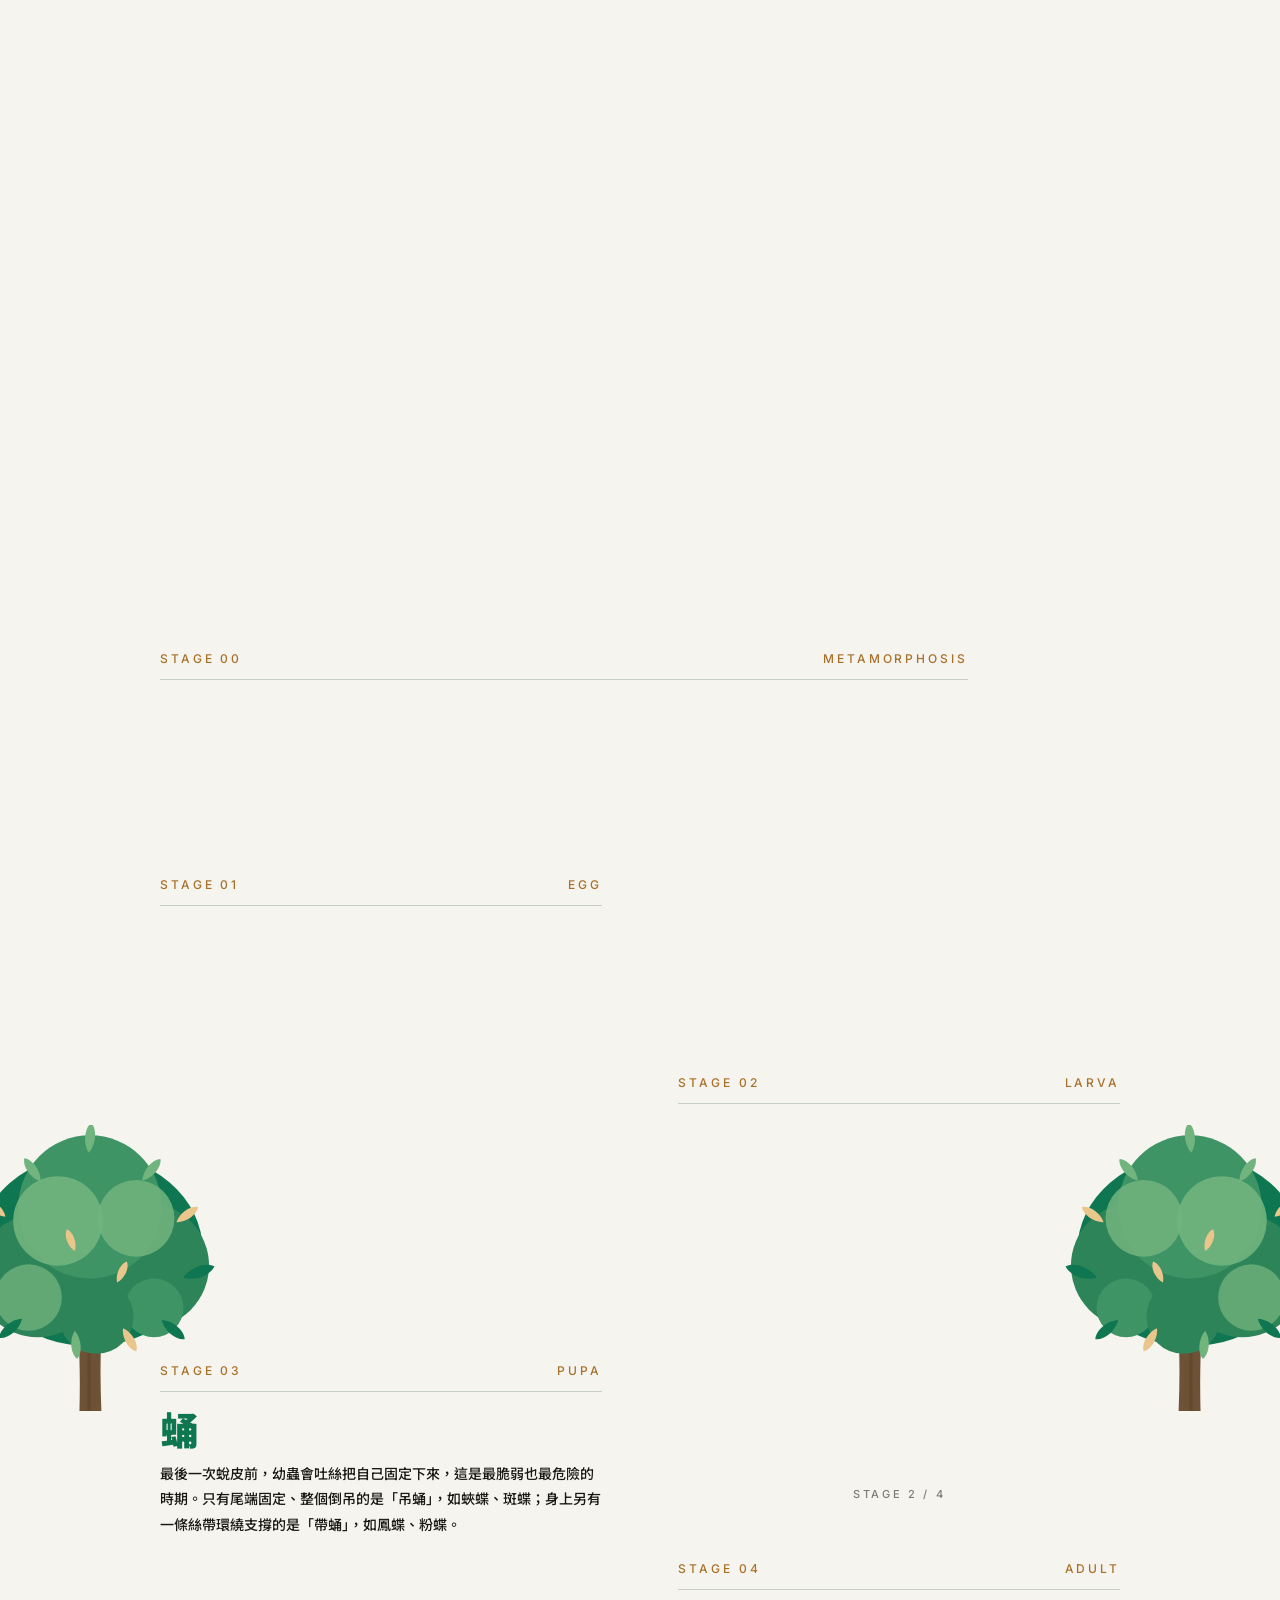
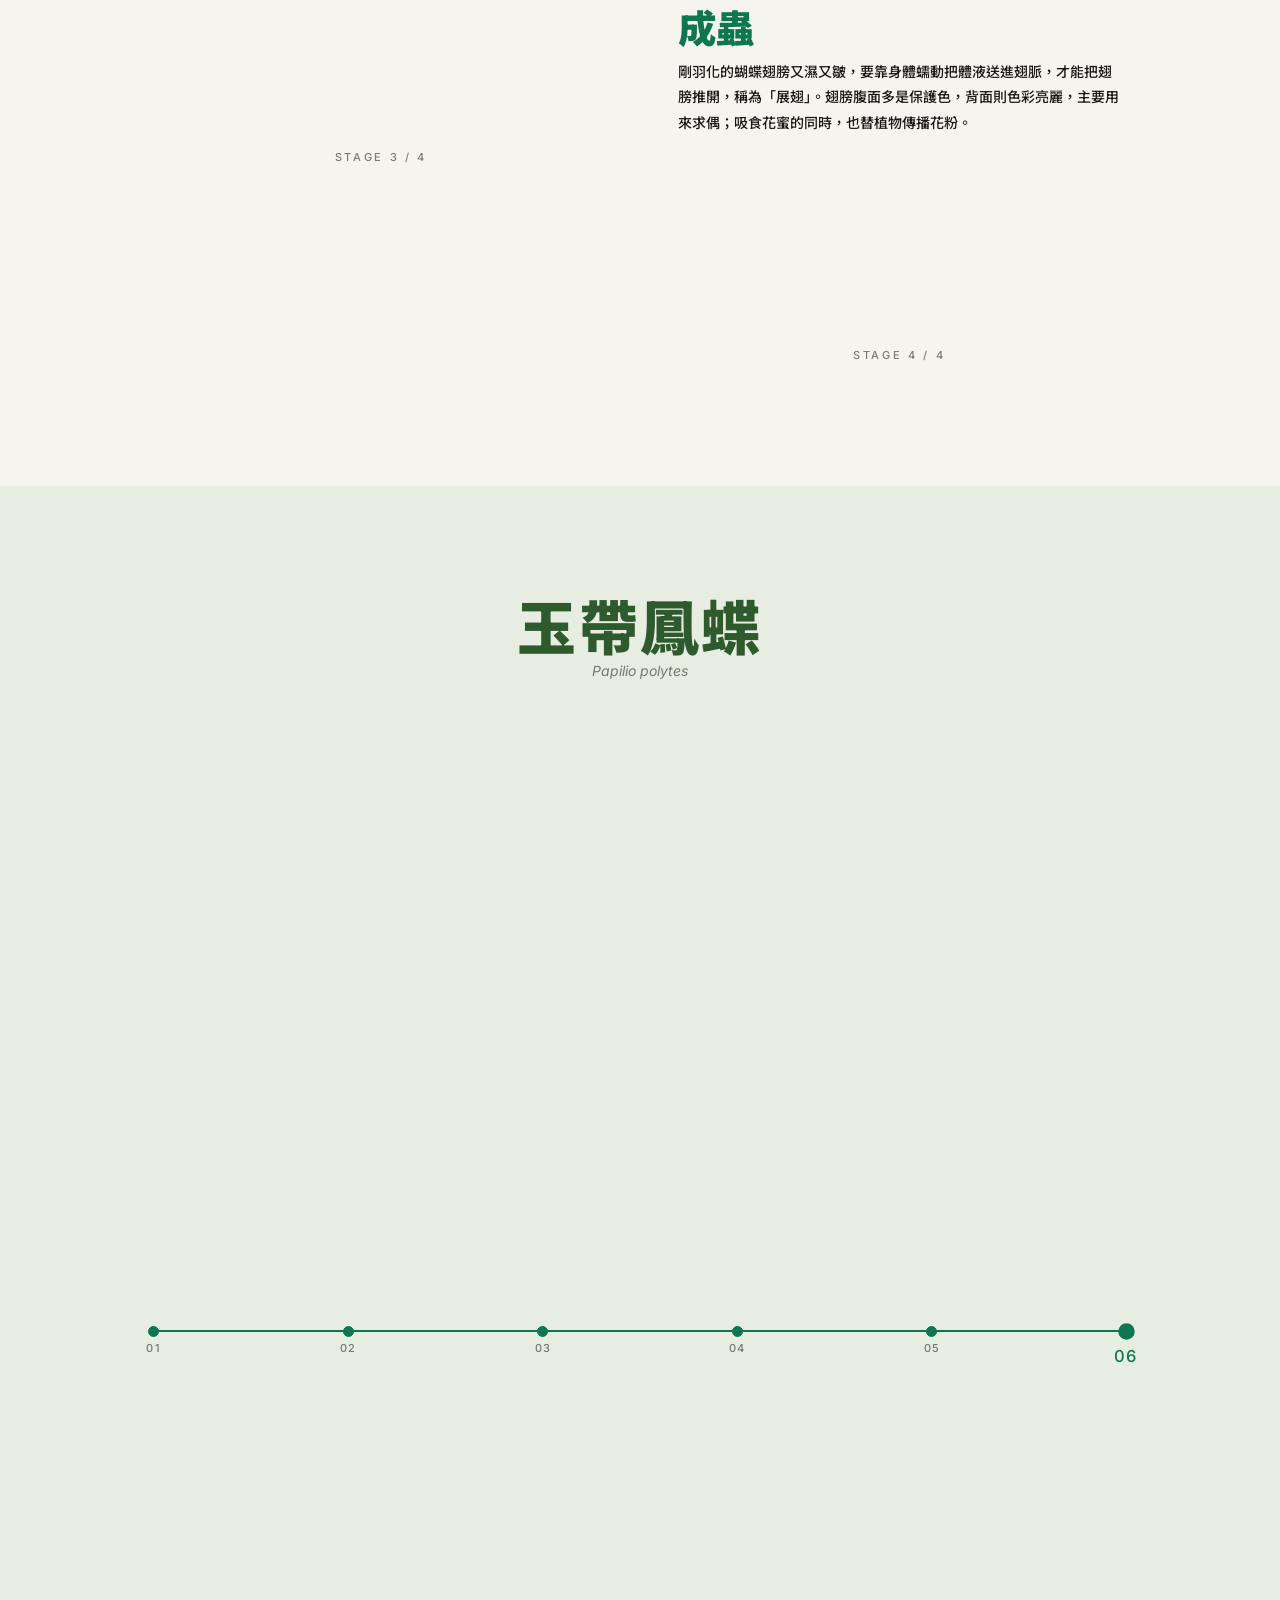
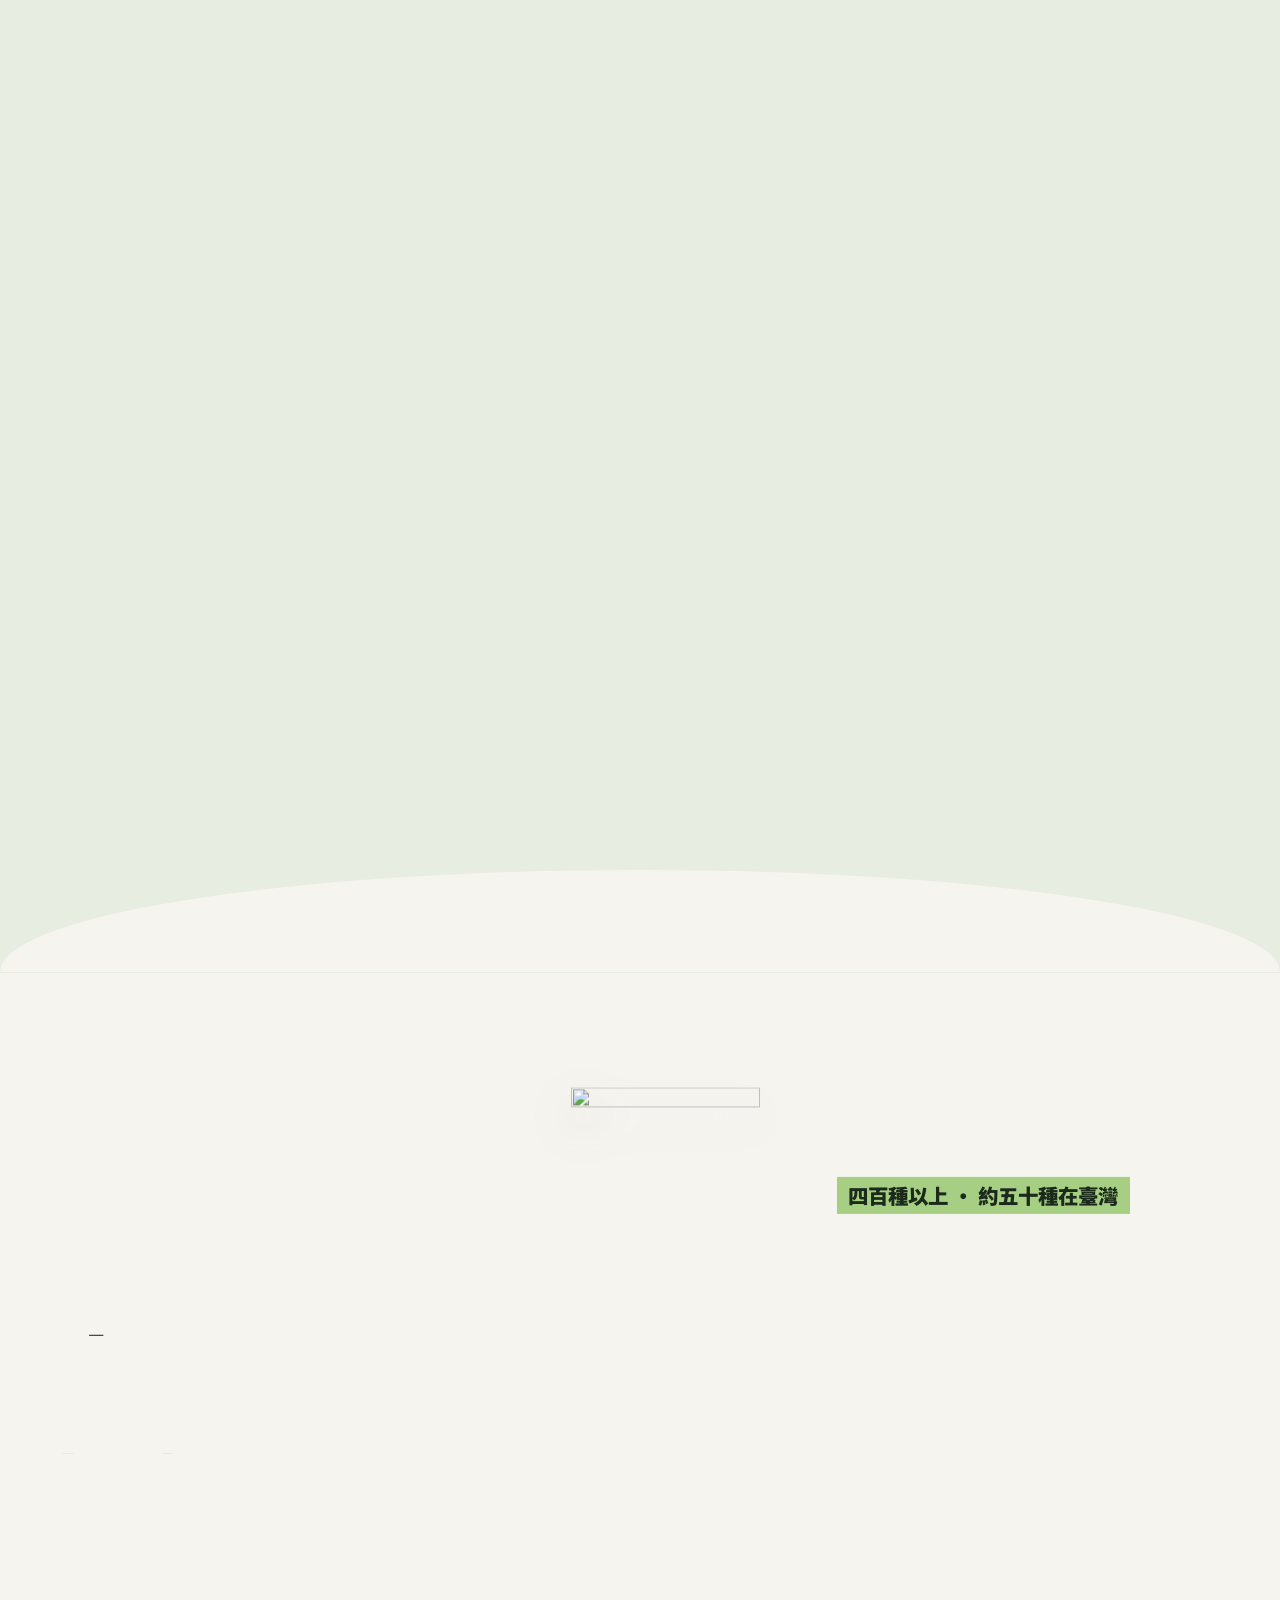
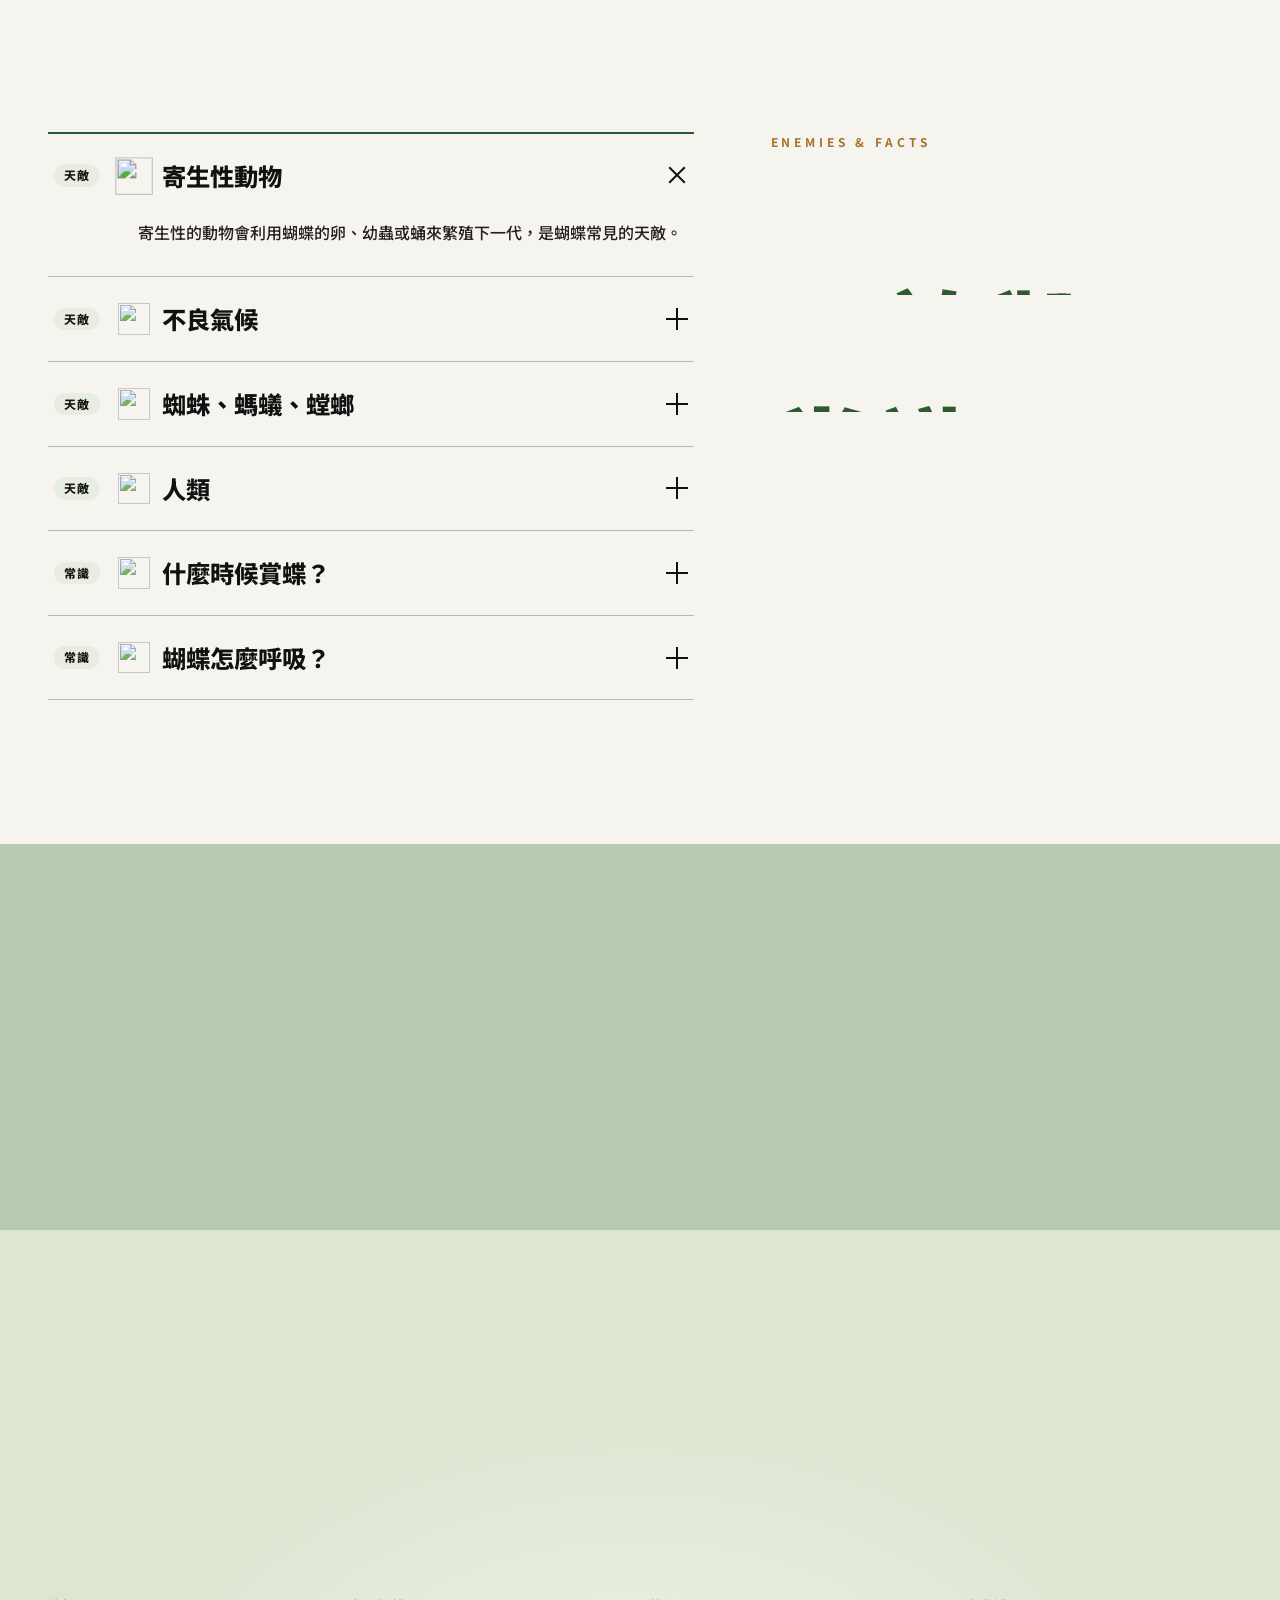
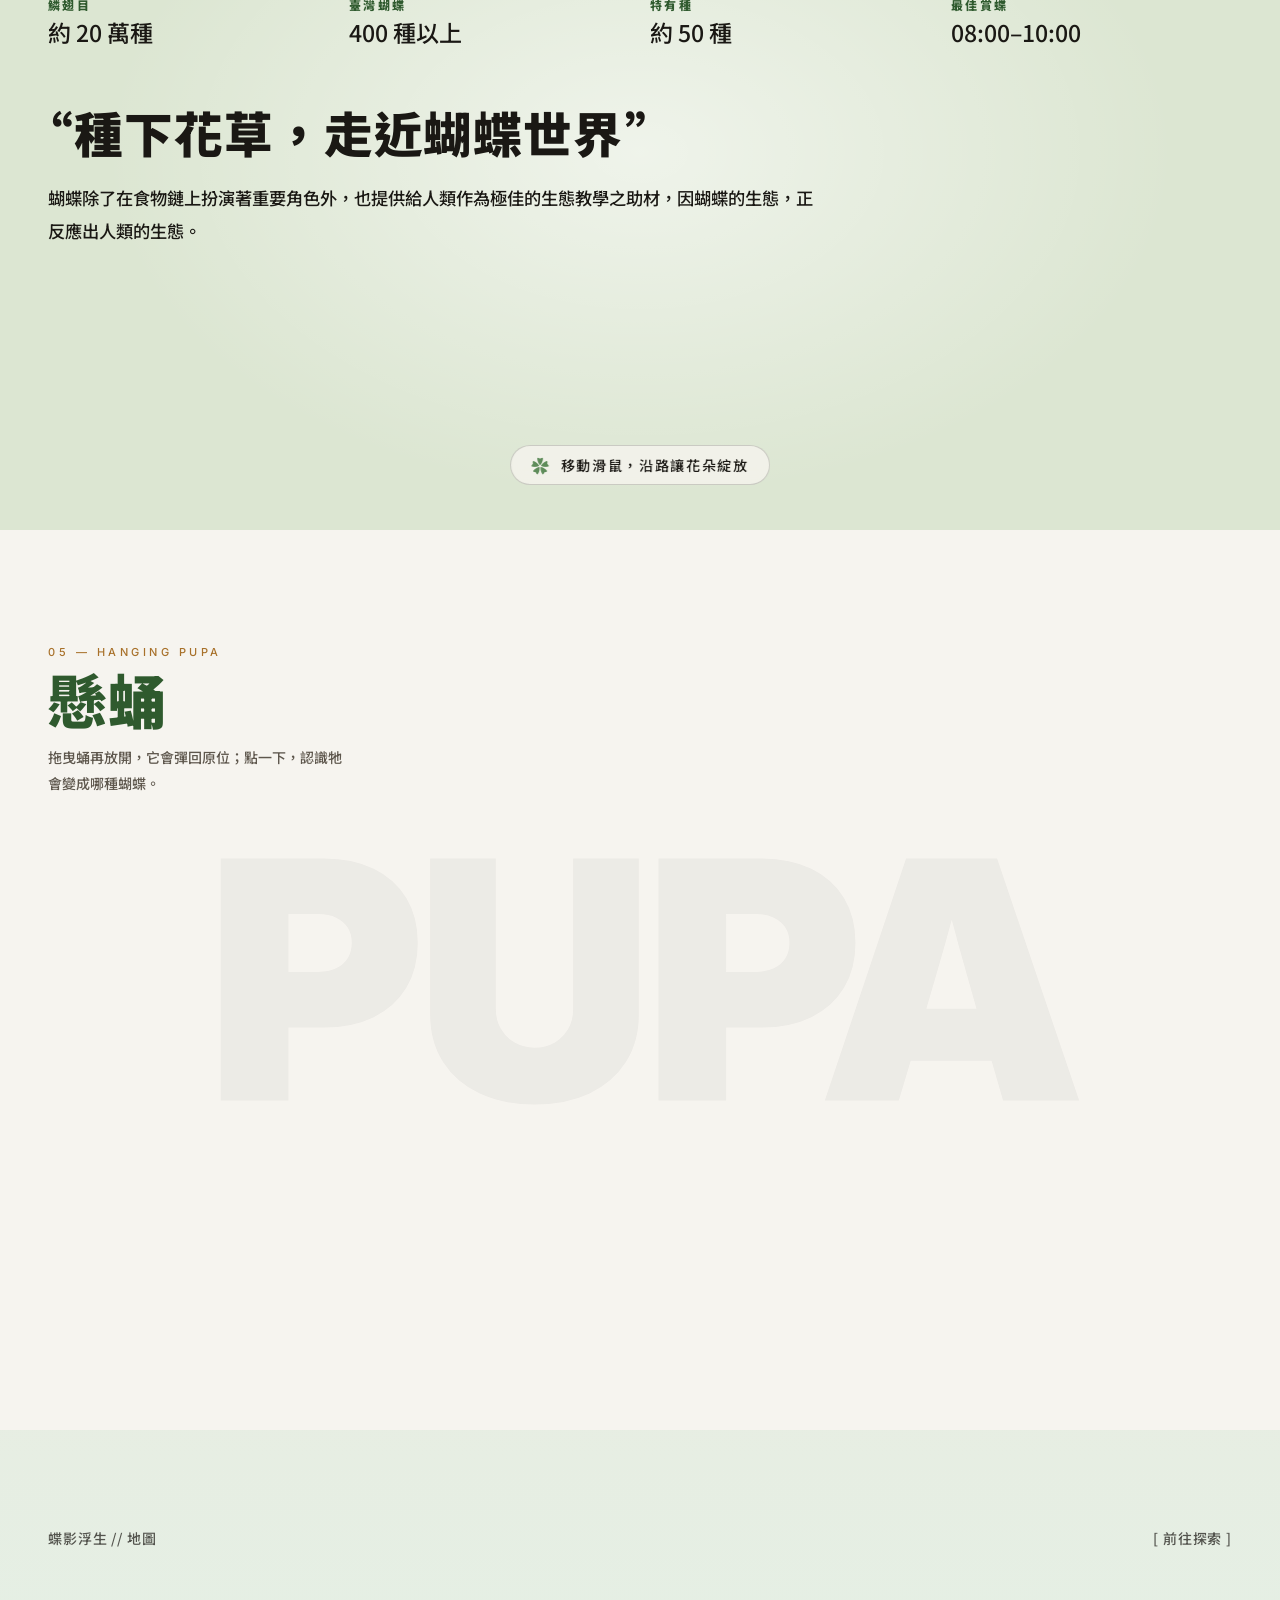
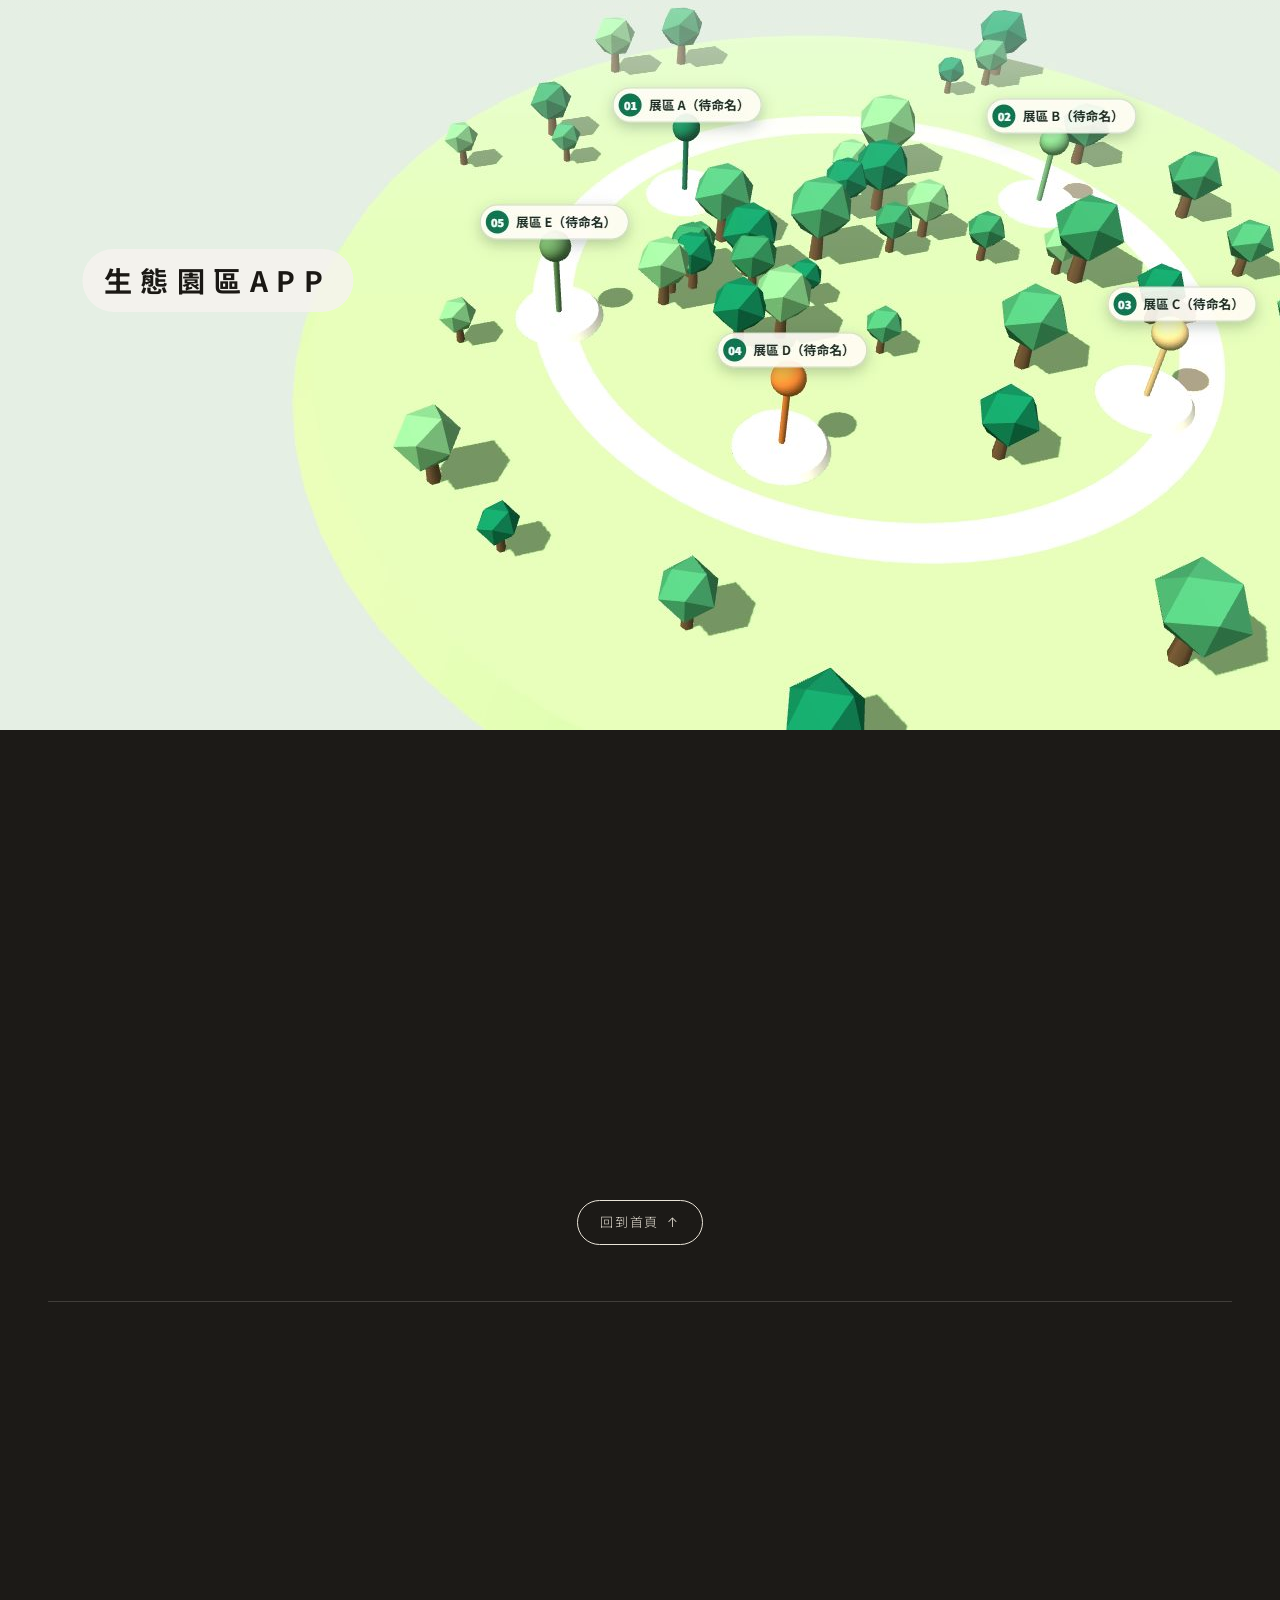
==== commit 99ebb97d: "1123" ====
--- a/index.html
+++ b/index.html
@@ -53,8 +53,8 @@
       <li><a href="#pupa" data-en-html="&lt;em&gt;05&lt;/em&gt;Pupa"><em>05</em>懸蛹</a></li>
       <li><a href="#map" data-en-html="&lt;em&gt;06&lt;/em&gt;Map"><em>06</em>地圖</a></li>
     </ul>
+    <button class="lang" id="lang" type="button" aria-label="切換語言 / Switch language"><span class="lang-zh">中</span><i aria-hidden="true">/</i><span class="lang-en">EN</span></button>
   </nav>
-  <button class="lang" id="lang" type="button" aria-label="切換語言 / Switch language"><span class="lang-zh">中</span><i aria-hidden="true">/</i><span class="lang-en">EN</span></button>
   <button class="burger" id="burger" type="button" aria-expanded="false" aria-controls="menuWrap" aria-label="開啟選單" data-en-label="Open menu">
     <span class="burger-txt">MENU</span><span class="burger-ico"><i></i><i></i></span>
   </button>
@@ -246,7 +246,7 @@
         </div>
       </figure>
       <div class="kq-txt">
-        <p class="kq-sub" data-tx="fade" data-en="400+ species · about 50 found only in Taiwan">四百種以上 · 約五十種只在臺灣</p>
+        <p class="kq-sub" data-tx="fade" data-en="400+ species · about 50 found only in Taiwan">四百種以上 · 約五十種在臺灣</p>
         <p data-tx="lines" data-en="More than 400 butterfly species have been recorded on Taiwan and its outlying islands, about 50 of them endemic. Taiwan once exported vast numbers of butterflies as handicrafts; Puli in Nantou was known as the &quot;Butterfly Capital of the World&quot;, exporting an estimated 50 million butterflies a year.">臺灣本島與周遭離島曾記錄過四百種以上的蝴蝶，其中約有 50 種是特有種。過去臺灣也曾將大量蝴蝶製成精美的工藝品外銷；南投埔里被喻為「世界蝴蝶之鄉」，據估計每年從埔里出口的蝴蝶超過五千萬隻。</p>
       </div>
     </div>
@@ -355,13 +355,13 @@
   <div class="foot-glow" id="footGlow" aria-hidden="true"></div>
   <div class="foot-in">
     <div class="foot-space" aria-hidden="true"></div>
-    <div class="foot-title"><p class="foot-en" data-tx="type">Butterfly Shadows, a Fleeting Life</p></div>
+    <div class="foot-title"><a class="top-btn" href="#hero" data-en-html="Back to top &lt;span aria-hidden=&quot;true&quot;&gt;↑&lt;/span&gt;">回到首頁 <span aria-hidden="true">↑</span></a></div>
     <div class="foot-grid" data-tx="stagger">
-      <div class="fcol"><h5>Project</h5><p class="foot-name">蝶影浮生</p><p data-en="Department of Visual Communication Design">視覺傳達設計系</p><p data-en="Advisor: Chiu Yung-Piao">指導老師　邱勇標</p></div>
+      <div class="fcol"><h5>Project</h5><p class="foot-name"><img src="assets/logo.png" alt="蝶影浮生"></p><p data-en="Department of Visual Communication Design">視覺傳達設計系</p><p data-en="Advisor: Chiu Yung-Piao">指導老師　邱勇標</p></div>
       <div class="fcol dotted"><h5>Explore</h5><a href="#hero" data-en="Home">首頁</a><a href="#story" data-en="Abstract">摘要</a><a href="#garden" data-en="Species">介紹</a><a href="#learn" data-en="Knowledge">知識</a><a href="#pupa" data-en="Pupa">懸蛹</a><a href="#map" data-en="Map">地圖</a></div>
       <div class="fcol bracket"><h5>Connect</h5><a href="mailto:Butterflyflyfly67@gmail.com">Butterflyflyfly67@gmail.com</a><a href="#" data-en="[Coming soon] Instagram">【待補】Instagram</a></div>
     </div>
-    <div class="copy"><p data-en="Copyright © 2026 Butterfly Shadows. All Rights Reserved.">Copyright © 2026 蝶影浮生. All Rights Reserved.</p><p data-en="This website is an academic project; all images and content belong to their original creators.">本網站為學術製作成果，圖片與內容版權歸原作者所有。</p><a class="top-btn" href="#hero" data-en-html="Back to top &lt;span aria-hidden=&quot;true&quot;&gt;↑&lt;/span&gt;">回到首頁 <span aria-hidden="true">↑</span></a></div>
+    <div class="copy"><p data-en="Copyright © 2026 Butterfly Shadows. All Rights Reserved.">Copyright © 2026 蝶影浮生. All Rights Reserved.</p><p data-en="This website is an academic project; all images and content belong to their original creators.">本網站為學術製作成果，圖片與內容版權歸原作者所有。</p></div>
   </div>
 </footer>
 
--- a/css/style.css
+++ b/css/style.css
@@ -106,11 +106,6 @@
 
 /* ── 首頁：深色背景（同摘要）＋上下兩條跑馬燈 ── */
 #hero.hero{background:var(--paper);color:var(--ink)}   /* 首頁改回米色（同後面的淺色背景） */
-/* 相機對焦框：灰色細框，四角加粗，快速跳動（js/hero-depth.js） */
-.hd-scan{position:absolute;left:0;top:0;z-index:3;pointer-events:none;border:1px solid rgba(200,200,196,.45);opacity:0;
-  transition:transform .09s steps(2),width .09s steps(2),height .09s steps(2),opacity .06s linear;
-  background:linear-gradient(rgba(220,220,214,.8),rgba(220,220,214,.8)) 0 0/14px 2px no-repeat,linear-gradient(rgba(220,220,214,.8),rgba(220,220,214,.8)) 0 0/2px 14px no-repeat,
-             linear-gradient(rgba(220,220,214,.8),rgba(220,220,214,.8)) 100% 100%/14px 2px no-repeat,linear-gradient(rgba(220,220,214,.8),rgba(220,220,214,.8)) 100% 100%/2px 14px no-repeat}   /* 深灰色、沒有背景光（用 #hero 提高優先度，蓋過後面原本米色的 .hero 設定） */
 .hero .hint{color:var(--ink-mute)}
 .hero-text{bottom:clamp(28px,6vh,64px)}
 .hero{--hmq-h:132px}   /* 跑馬燈高度：原本的三倍 */
@@ -592,6 +587,7 @@
 .fcol{position:relative;display:flex;flex-direction:column;align-items:flex-start;gap:10px}
 .foot h5{font-size:12px;letter-spacing:.2em;text-transform:uppercase;font-weight:700;margin-bottom:6px;opacity:.9}
 .foot-name{font-family:var(--title);font-size:18px;font-weight:700}
+.foot-name img{display:block;height:30px;width:auto;filter:brightness(0) invert(1)}   /* 頁尾的 LOGO 字：改成白色 */
 .fcol a{position:relative;padding:2px 0 6px;opacity:.72;transition:opacity .25s ease}
 .fcol a:hover{opacity:1}
 /* Connect：滑過時兩側出現方括號 */
@@ -2384,3 +2380,25 @@
 /* 「生態園區APP」放到縮圖左半邊的空白處，不壓到縮圖裡的標記；手機版放上方 */
 .zi-todo{left:clamp(140px,17vw,300px);top:50%}
 @media (max-width:860px){.zi-todo{left:50%;top:22%;font-size:clamp(18px,5vw,24px)}.zi-bg{background-position:68% center}}
+
+/* 2026-11-23：全站拿掉「煙霧」進場（煙團、模糊、放大），統一改成「由下往上升」淡入
+   涵蓋：介紹頁蝴蝶名稱與資料、知識開頭「知蝶百識」、型態分類科別文字、摘要內文、輪播名稱 */
+#gName .sw,.smoke-t .sw,.kgs-t .sw,#story .story-first .dropcap::after{display:none!important}
+@keyframes gScIn{from{opacity:0;transform:translateY(.6em)}}
+@keyframes gBlurIn{from{opacity:0;transform:translateY(24px)}}
+@keyframes gBlurOut{to{opacity:0;transform:translateY(-12px)}}
+.smoke-t .sc{filter:none;transform:translateY(.6em)}
+.smoke-t.in .sc{transform:none}
+#story .story-body [data-tx="lines"] .ln>span,#story .story-first[data-tx="fade"],#story .story-body [data-tx="fade"]{filter:none;transform:translateY(28px)}
+#story .story-body [data-tx="lines"].in .ln>span,#story .story-first[data-tx="fade"].in,#story .story-body [data-tx="fade"].in{transform:none}
+[data-split="blur"] .ch{filter:none;transform:translateY(.4em)}
+
+/* 2026-11-23：中／EN 切換移進選單裡（原本在 MENU 左邊，收合後會壓到置中的 LOGO）
+   橫排選單：接在最後一個項目後面；收合後點開的選單面板：放在項目清單下方 */
+.nav:not(.compact) .menu-wrap{display:flex;align-items:center}
+.nav.fold:not(.compact) .lang{opacity:0}
+.lang{transition:opacity .4s ease,transform .5s cubic-bezier(.2,.8,.2,1)}
+.nav.compact .menu-wrap{flex-direction:column;align-items:flex-start;justify-content:center}
+.nav.compact .lang{margin:clamp(20px,4vh,40px) 0 0;padding:0;font-size:13px;color:var(--ink-mute);text-shadow:none;opacity:0;transform:translateX(40px)}
+.nav.compact.open .lang{opacity:1;transform:none;transition-delay:.6s}
+@media (max-width:860px){.nav:not(.compact) .menu-wrap{display:none}}
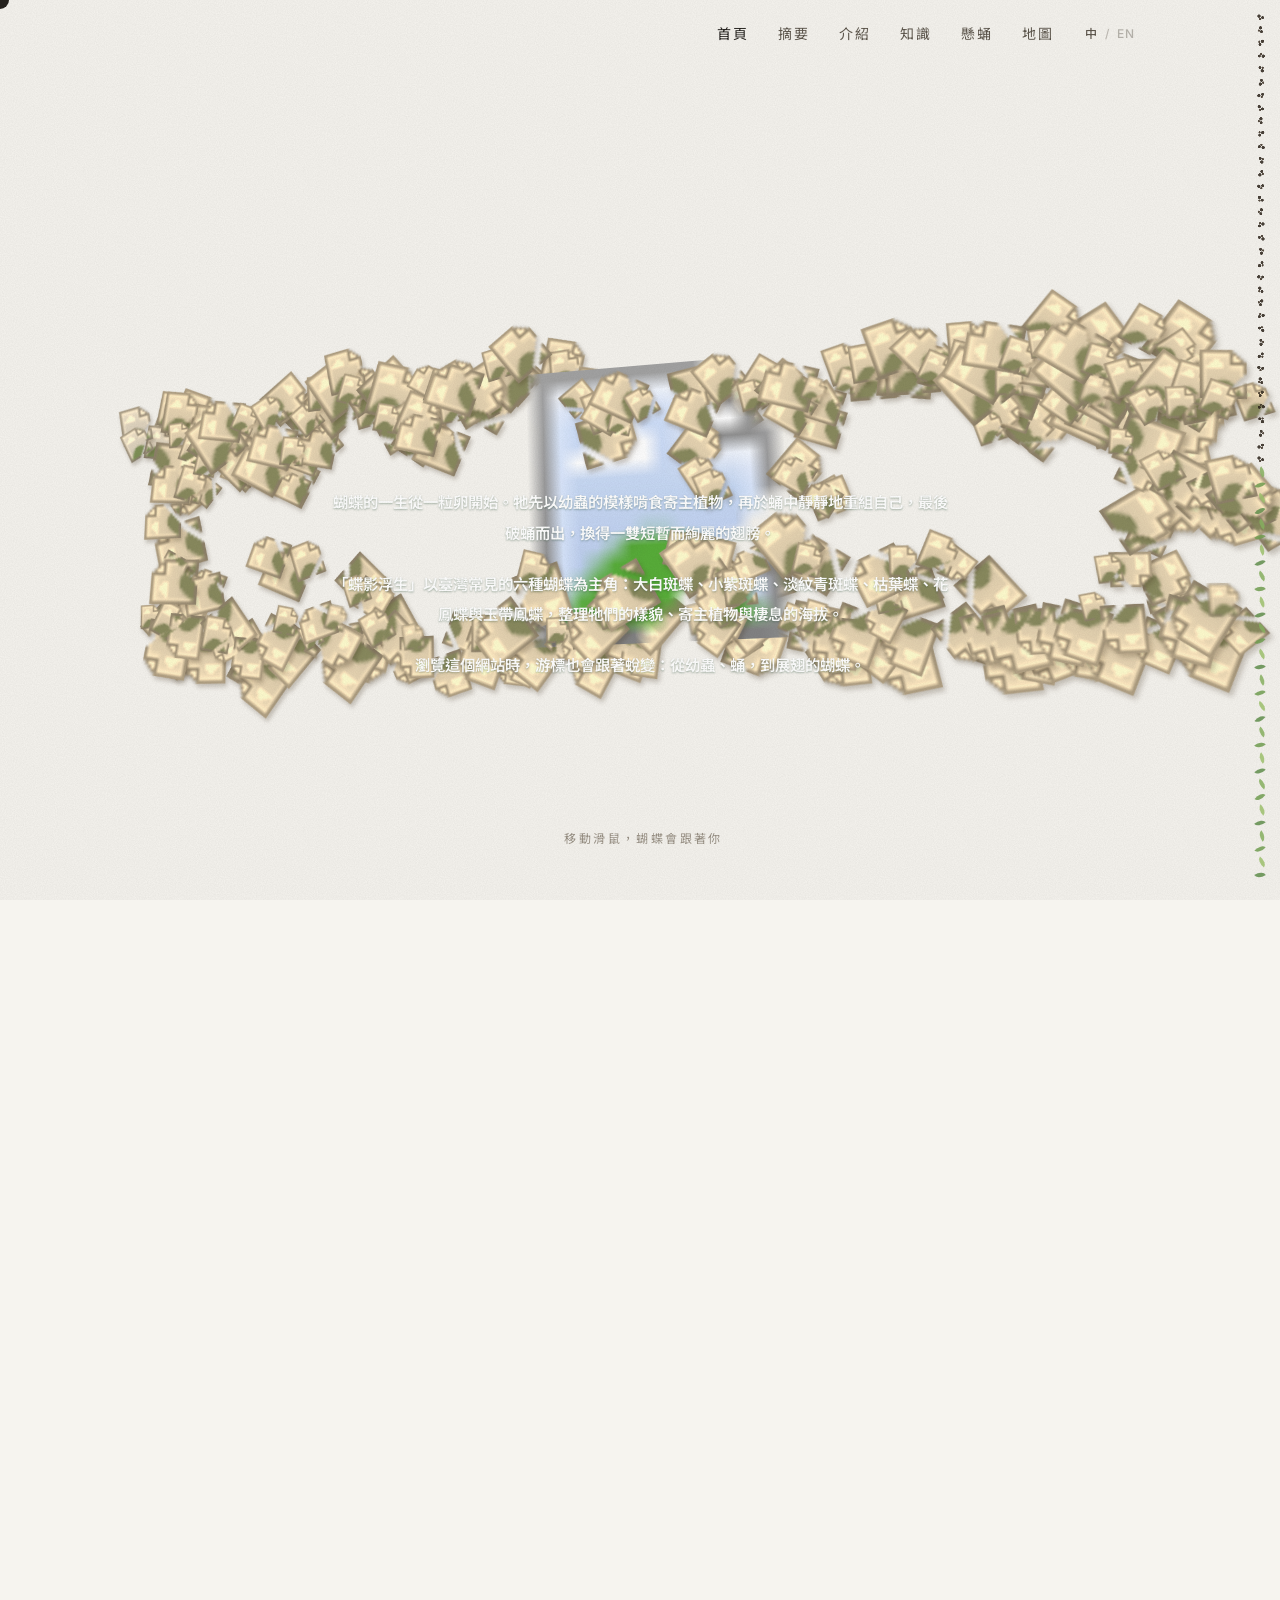
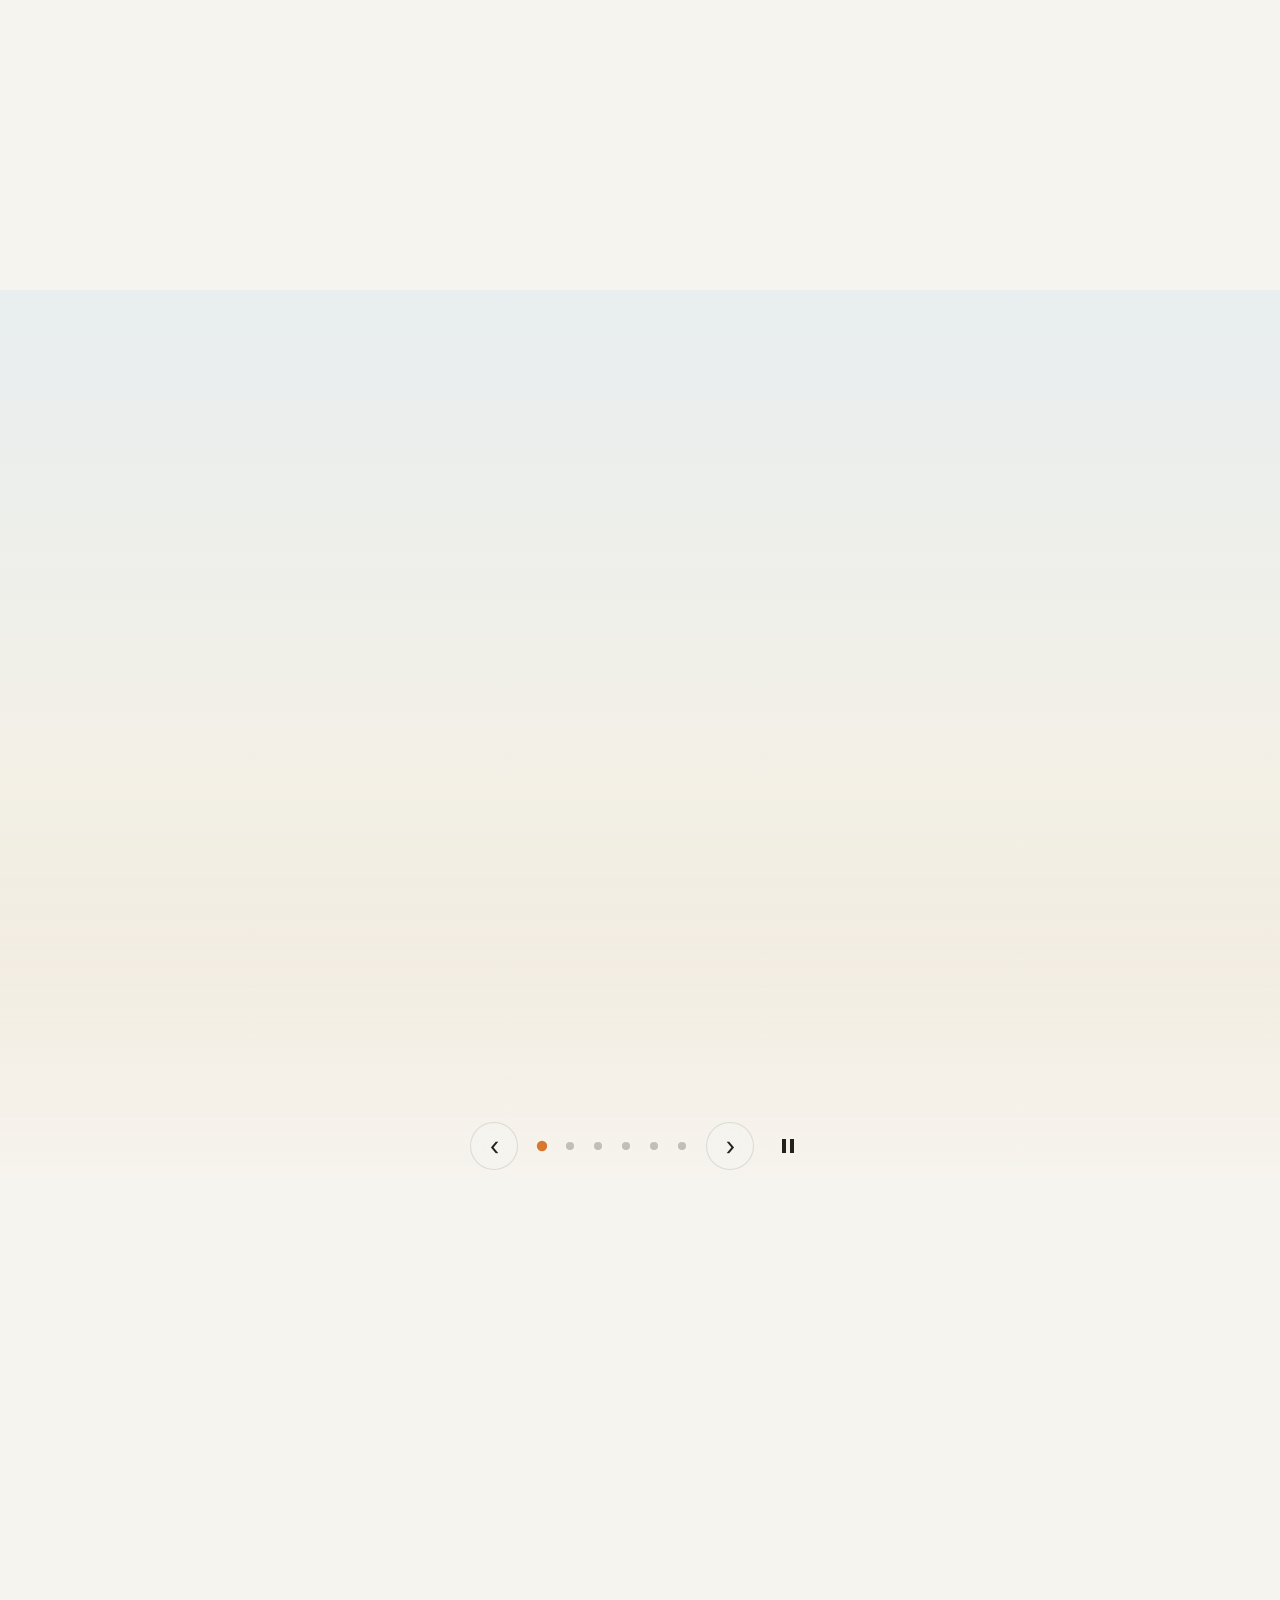
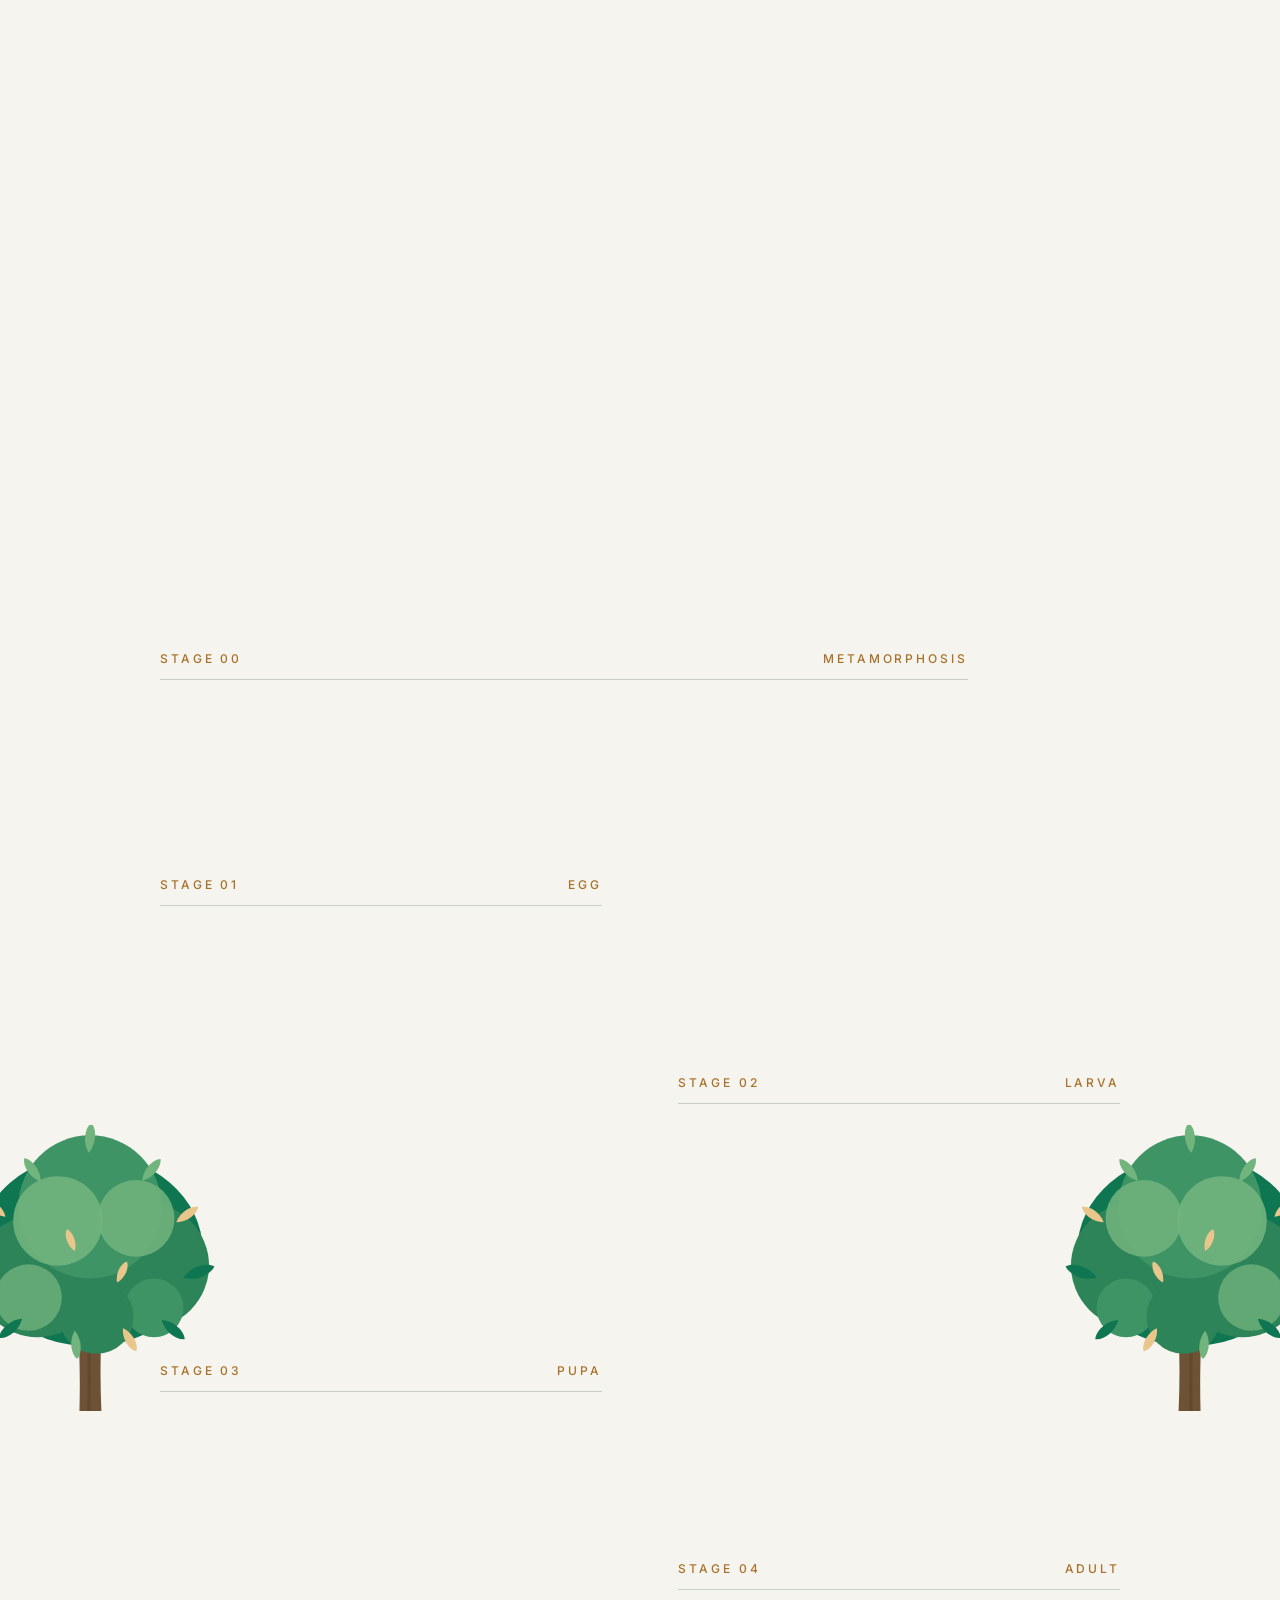
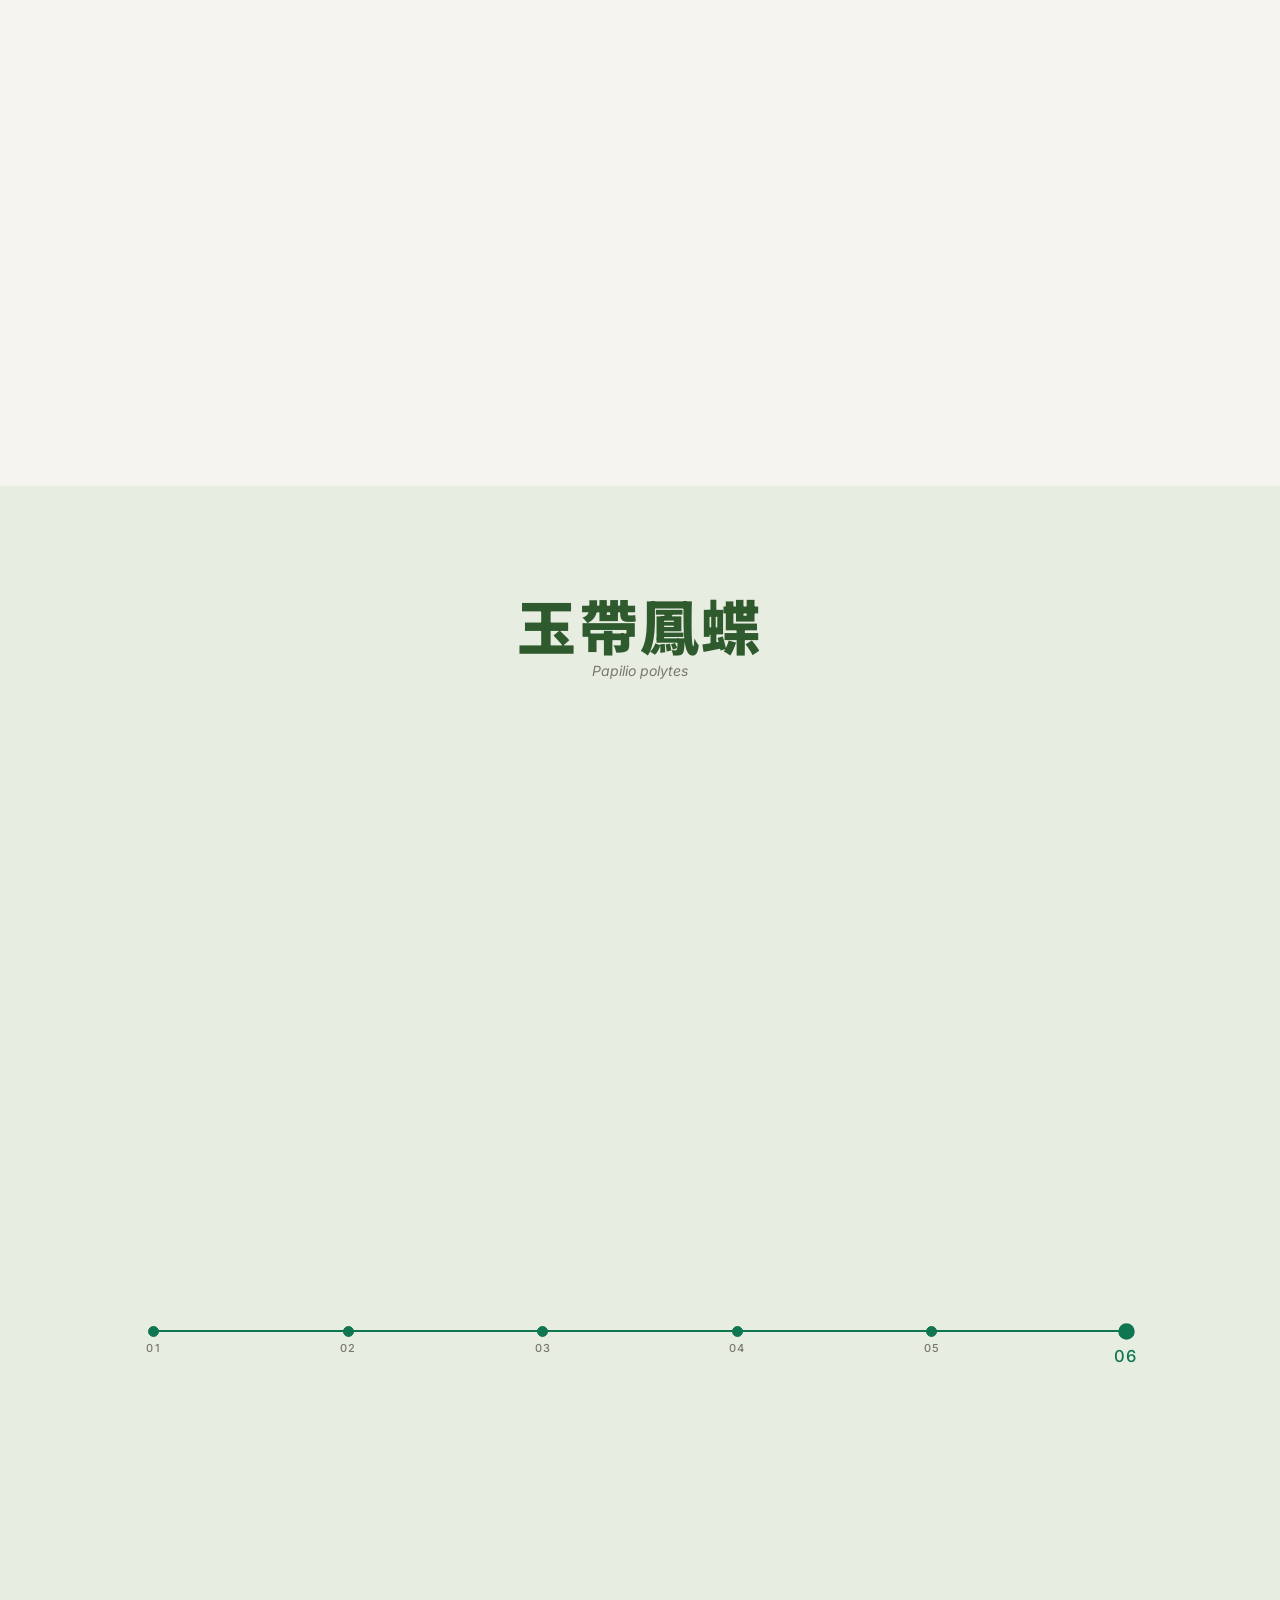
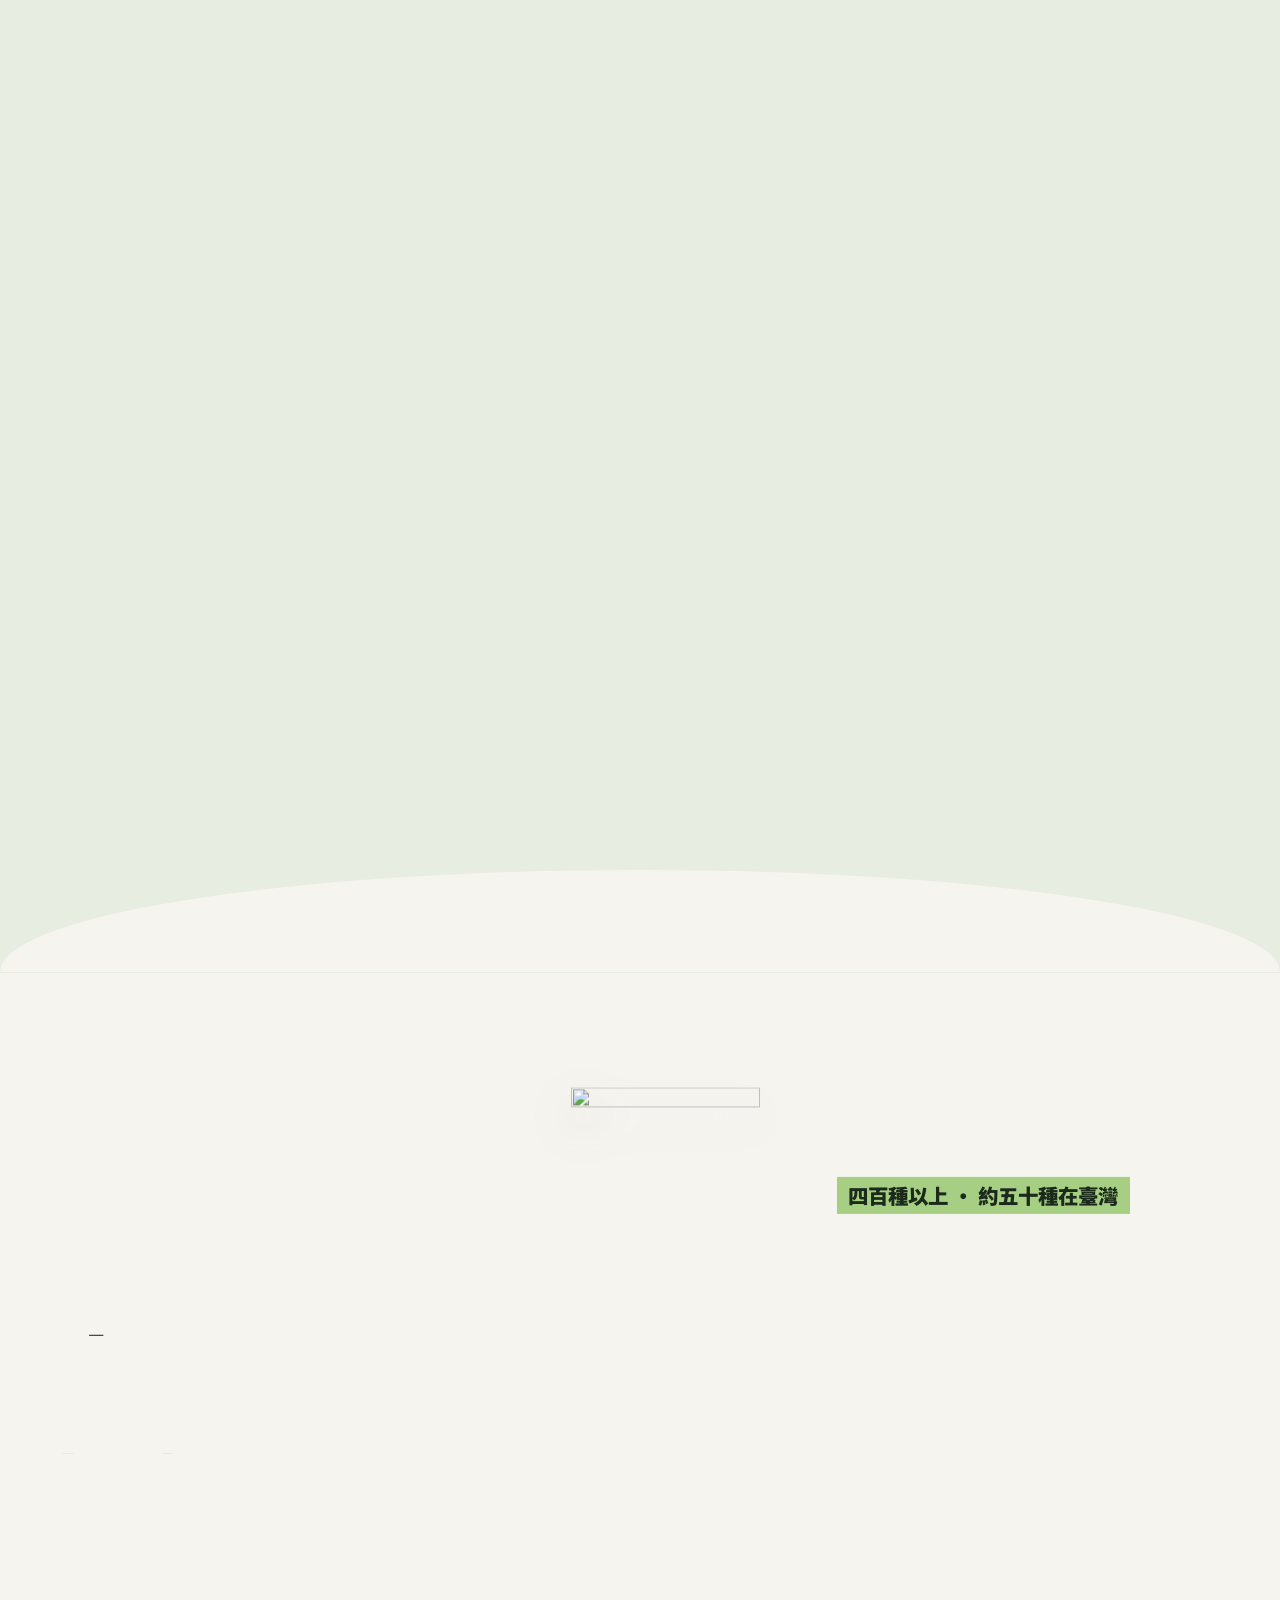
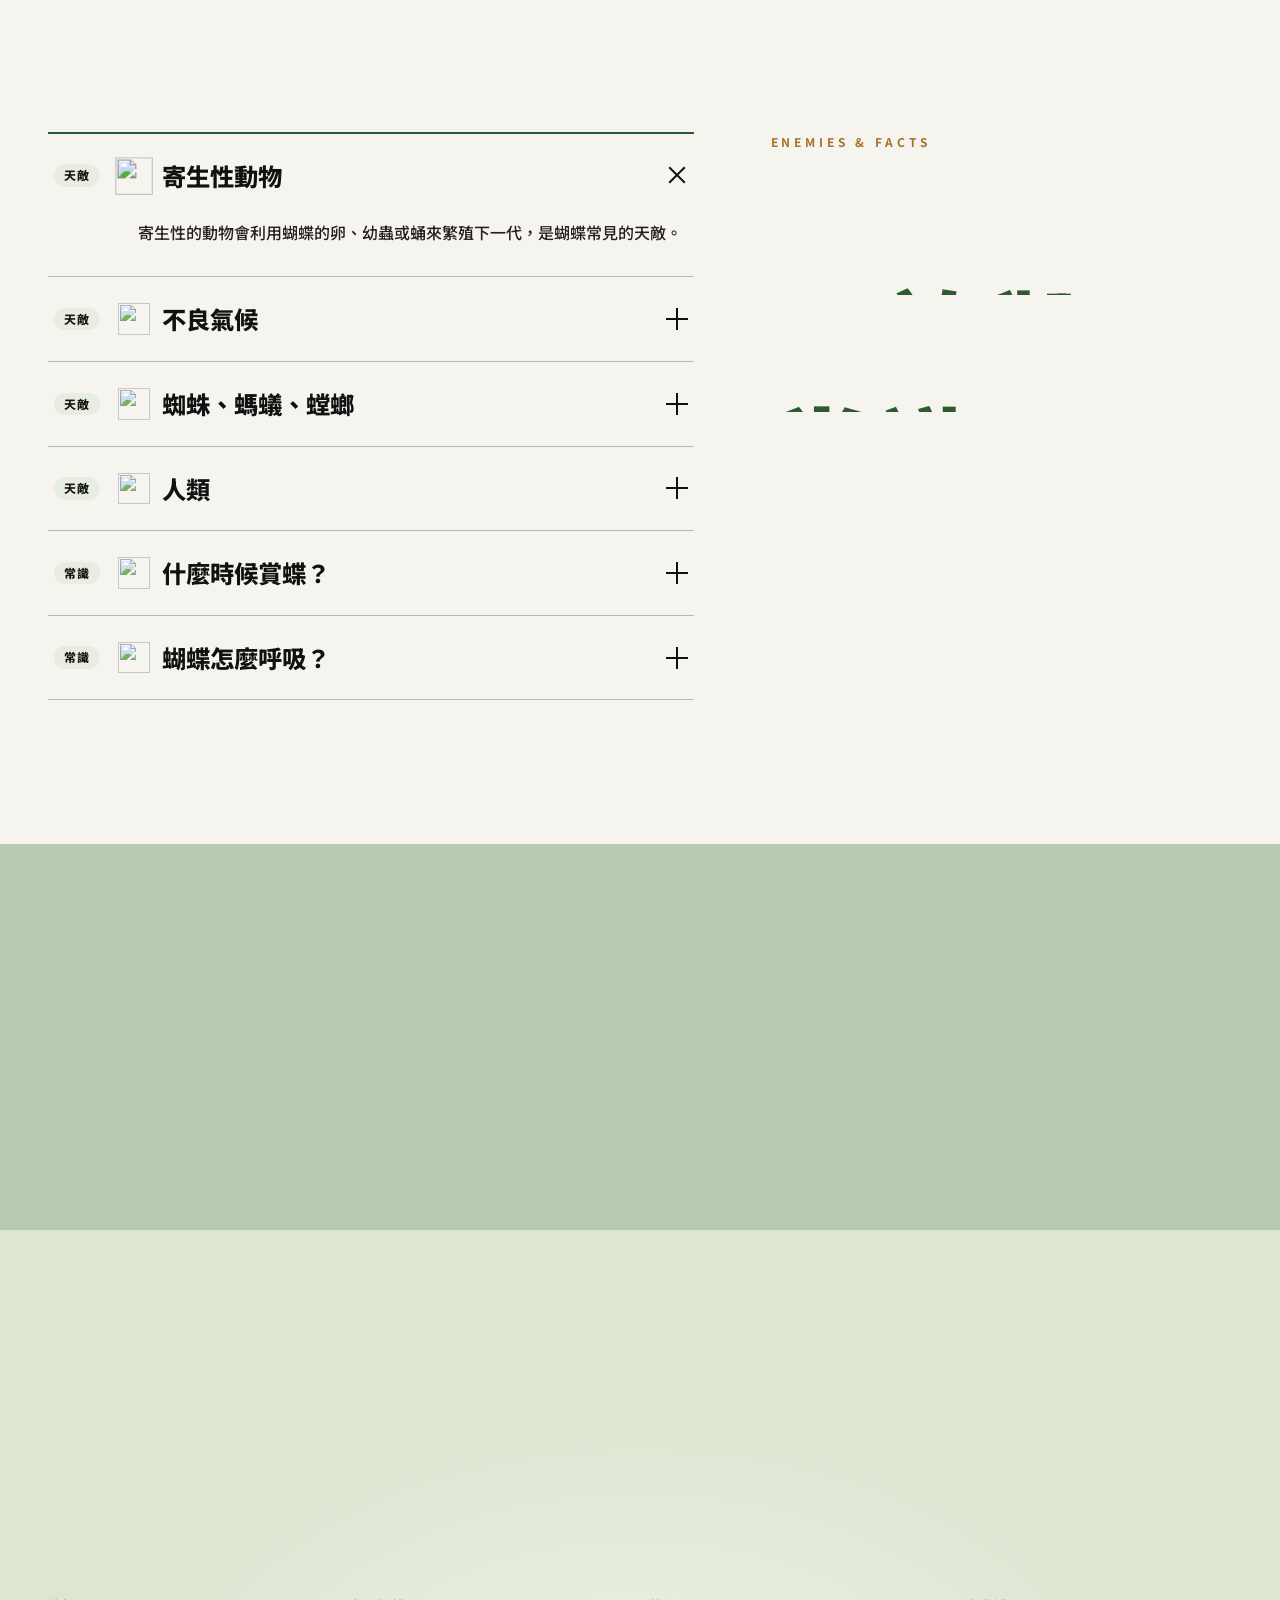
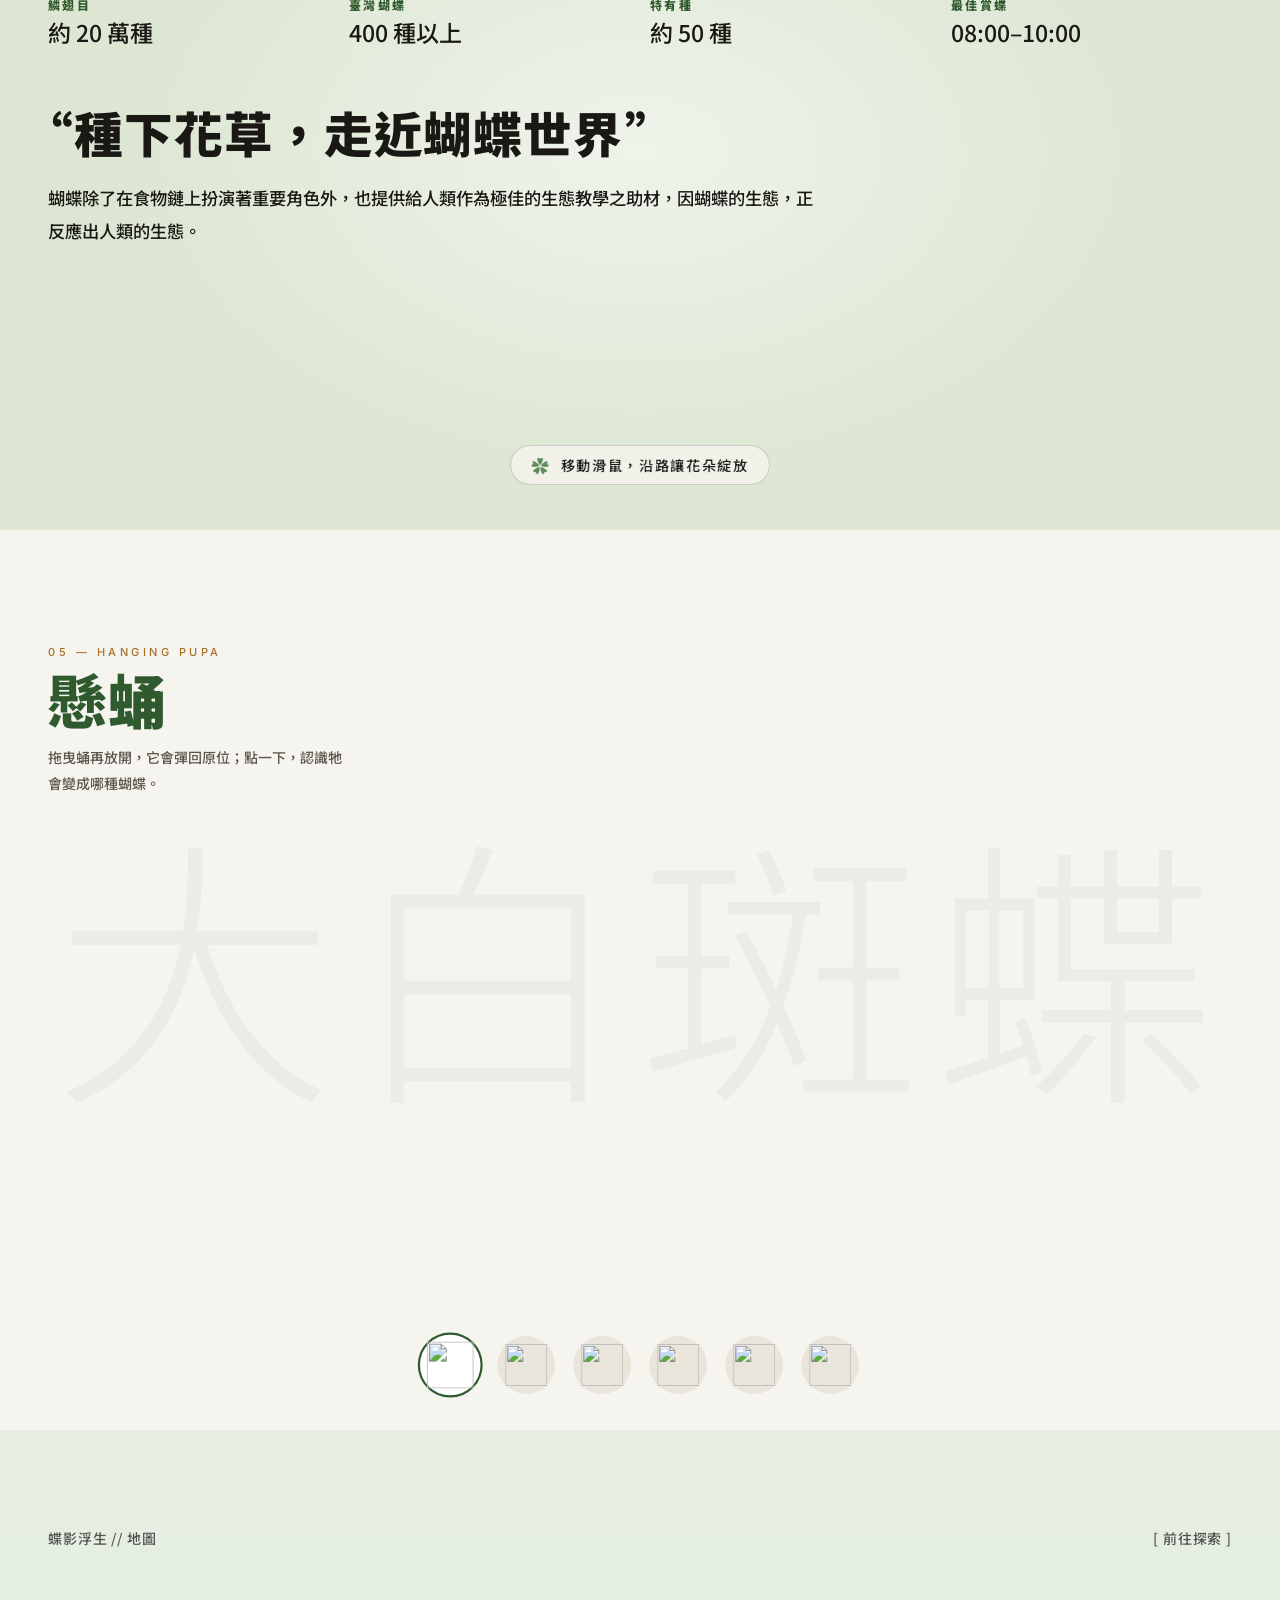
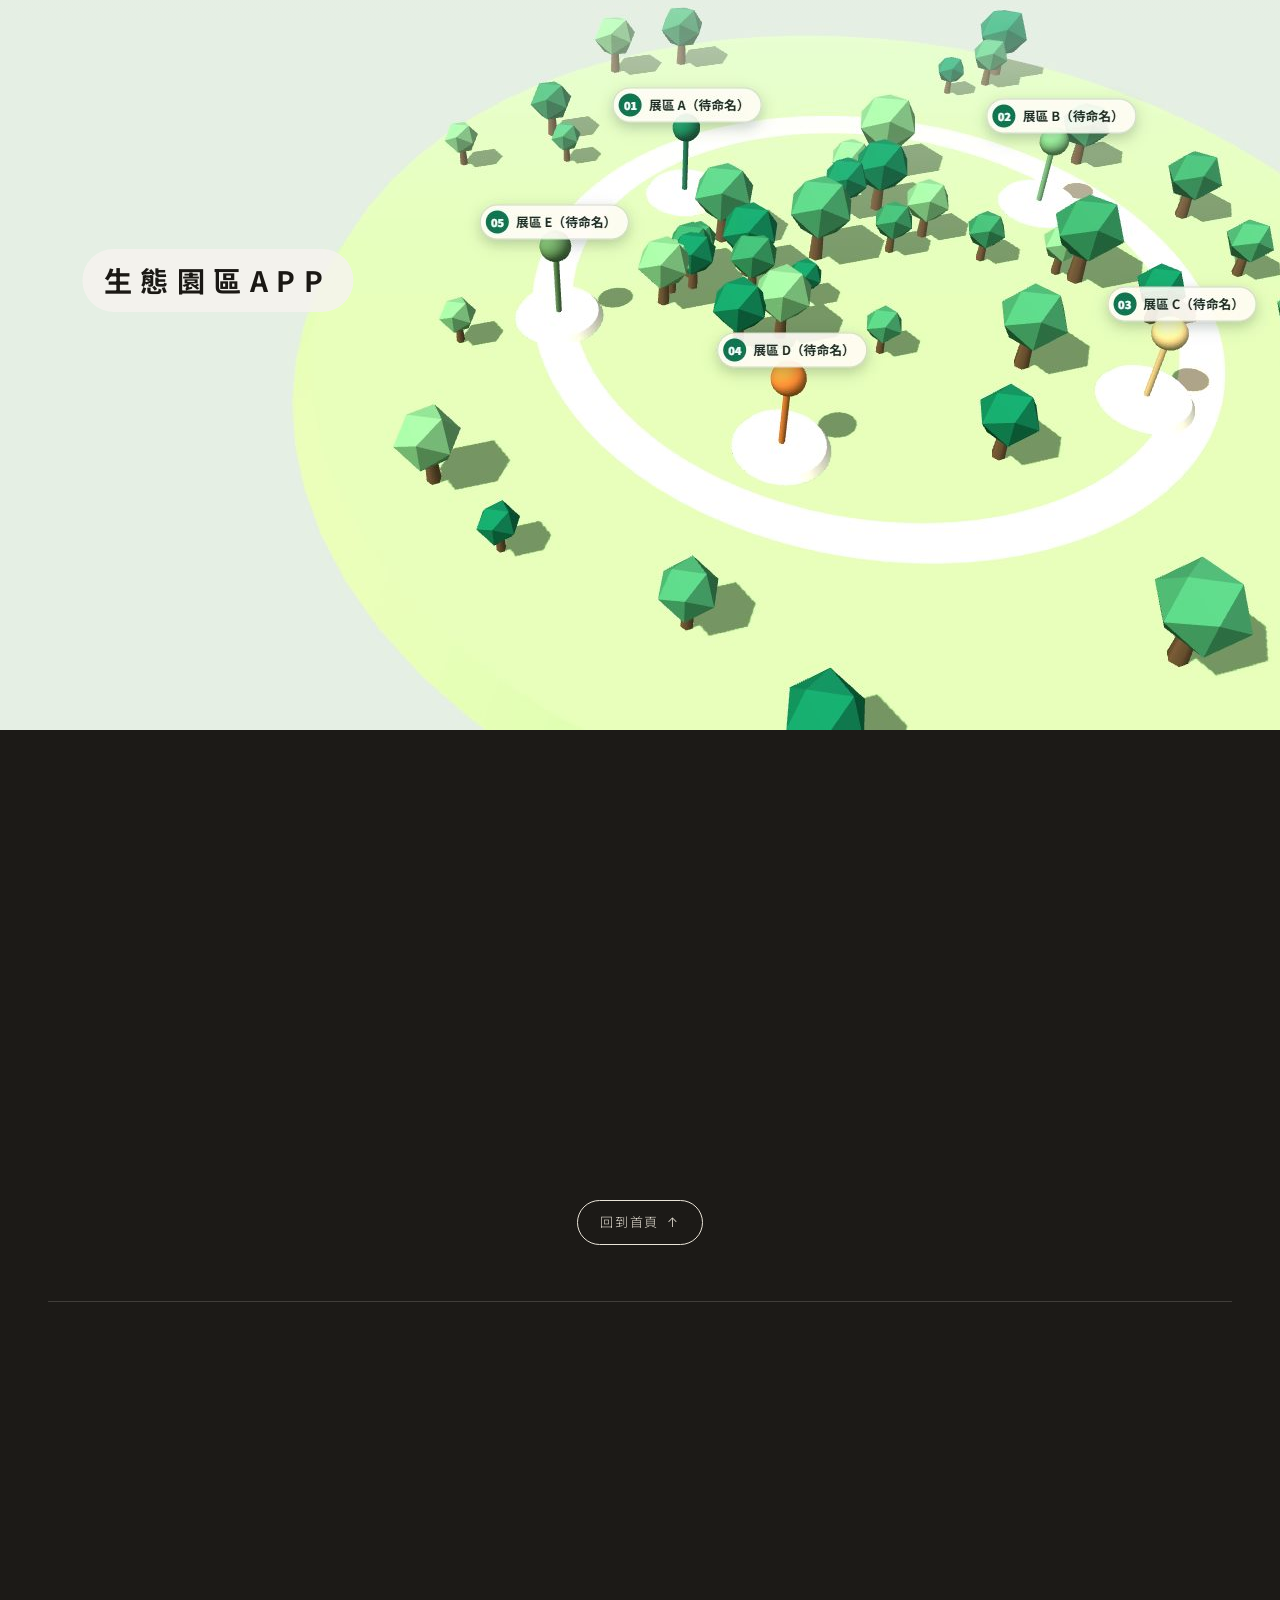
==== commit 5a6f9f59: "1123" ====
--- a/index.html
+++ b/index.html
@@ -310,7 +310,7 @@
 <!-- 5. 懸蛹互動：一條有彈性的絲線吊著蛹（js/pupa.js）。拖曳後放開會彈回原位；點蛹顯示對應蝴蝶資料；
      連續點太多次，蝴蝶會提早羽化、掉在地上死去，並跳出說明。下方圓形縮圖切換六個蛹 -->
 <section class="pupa-sec" id="pupa" data-sec data-bg="#F6F4EF">
-  <p class="pupa-bg" aria-hidden="true">PUPA</p>
+  <p class="pupa-bg" id="pupaBg" aria-hidden="true">大白斑蝶</p>
   <div class="pupa-head">
     <p class="pupa-k">05 — HANGING PUPA</p>
     <h2 class="pupa-t" data-en="Hanging Pupa">懸蛹</h2>
--- a/css/style.css
+++ b/css/style.css
@@ -2402,3 +2402,11 @@
 .nav.compact .lang{margin:clamp(20px,4vh,40px) 0 0;padding:0;font-size:13px;color:var(--ink-mute);text-shadow:none;opacity:0;transform:translateX(40px)}
 .nav.compact.open .lang{opacity:1;transform:none;transition-delay:.6s}
 @media (max-width:860px){.nav:not(.compact) .menu-wrap{display:none}}
+
+/* 2026-11-23：游標移到地圖（生態園區APP）區塊時，整塊蓋上一層淡淡的黑色（文字與「前往探索」小方塊仍在上面） */
+.zi::after{content:"";position:absolute;inset:0;z-index:1;background:#000;opacity:0;pointer-events:none;transition:opacity .4s ease}
+.zi:hover::after,.zi.hover::after,.zi:focus-visible::after{opacity:.25}
+.zi-top{z-index:2}
+
+/* 2026-11-23：懸蛹背景大字從「PUPA」改成目前這隻蝴蝶的名稱（js/pupa.js 依字數調字級），字重改細 */
+.pupa-bg{font-weight:300;letter-spacing:.04em}
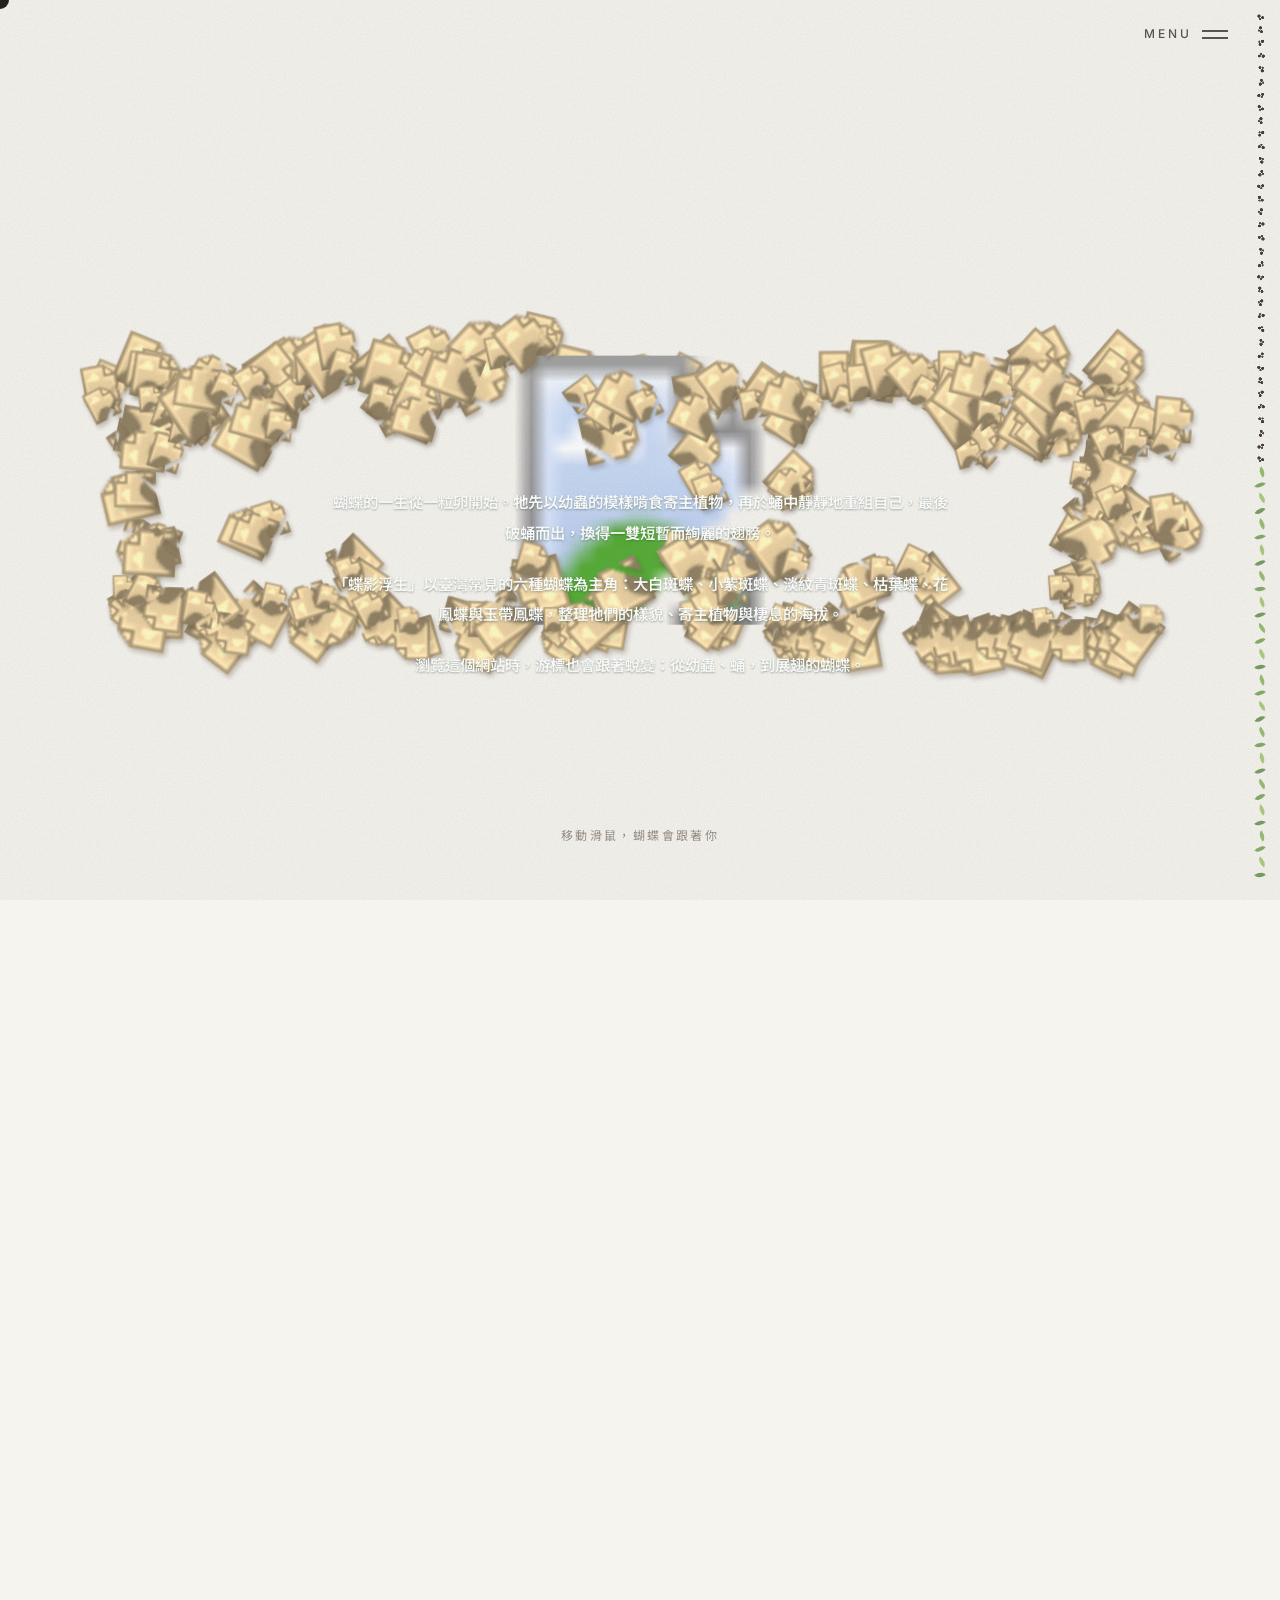
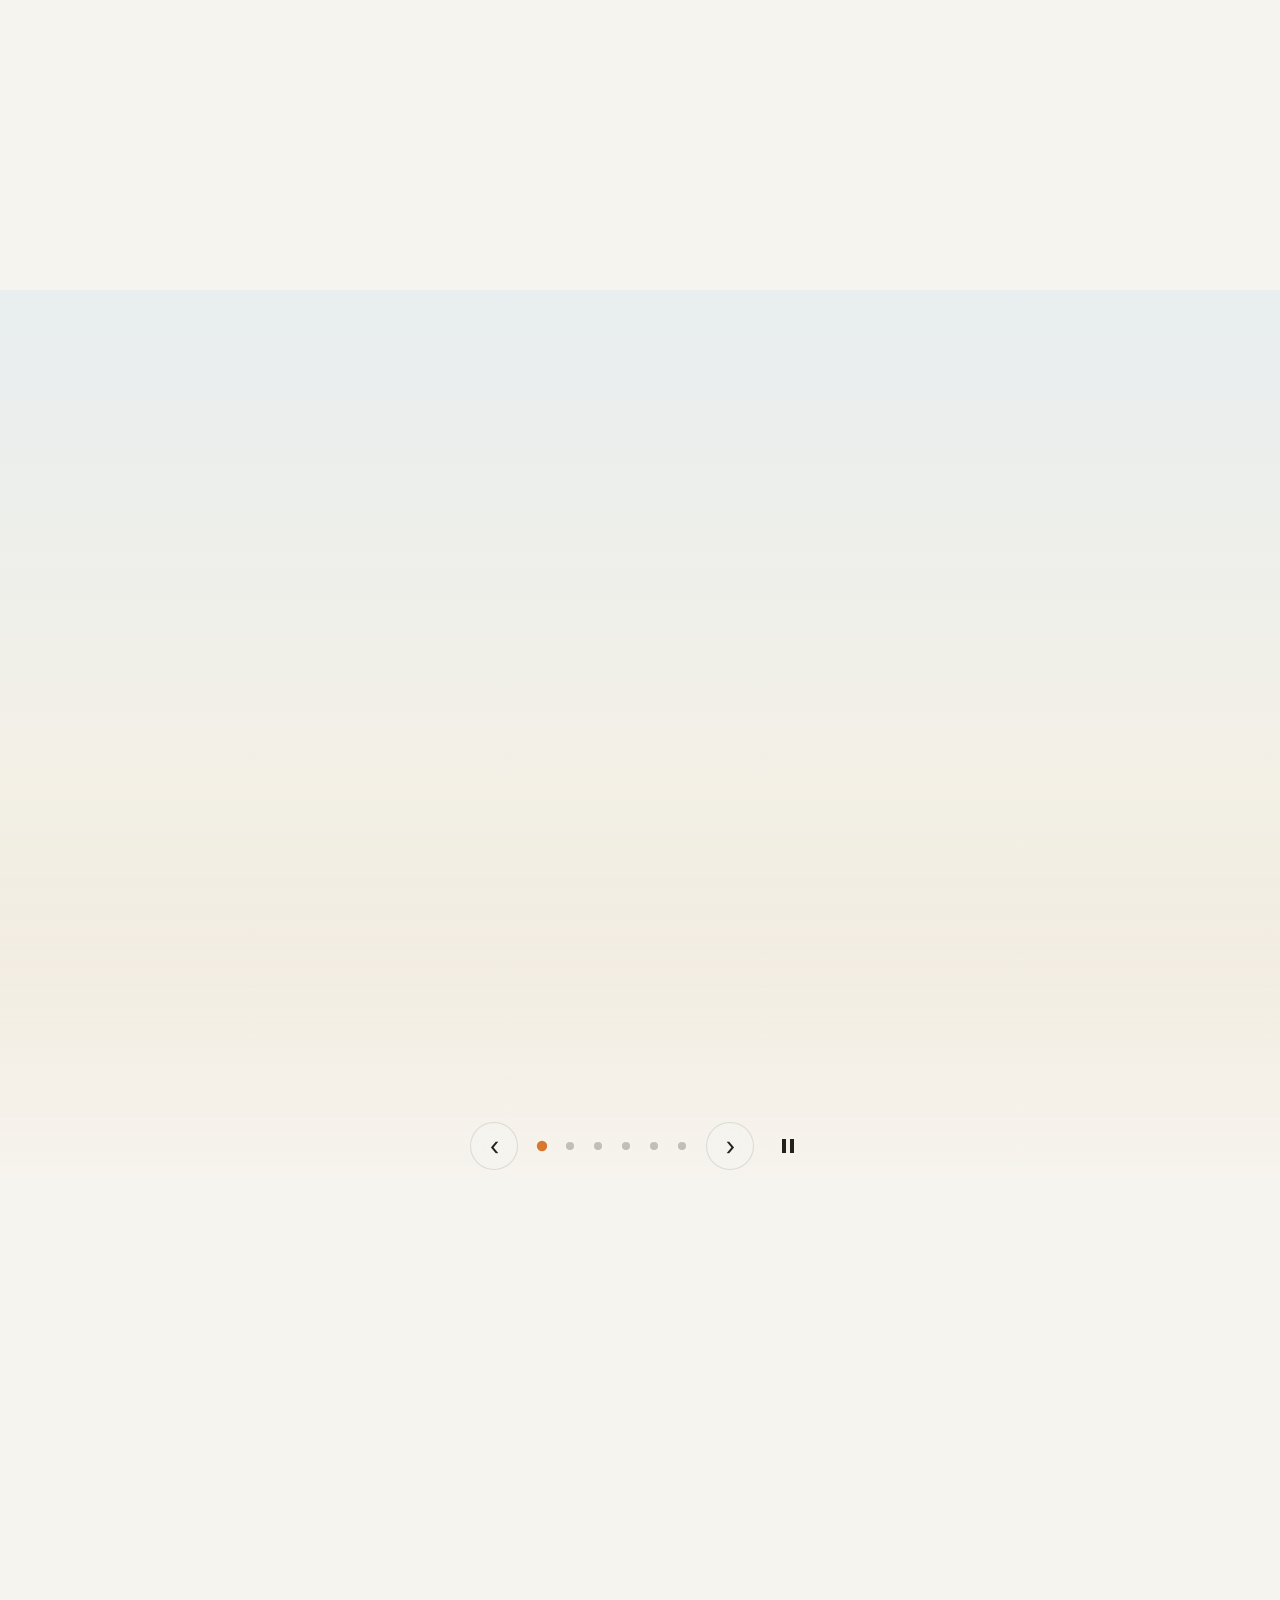
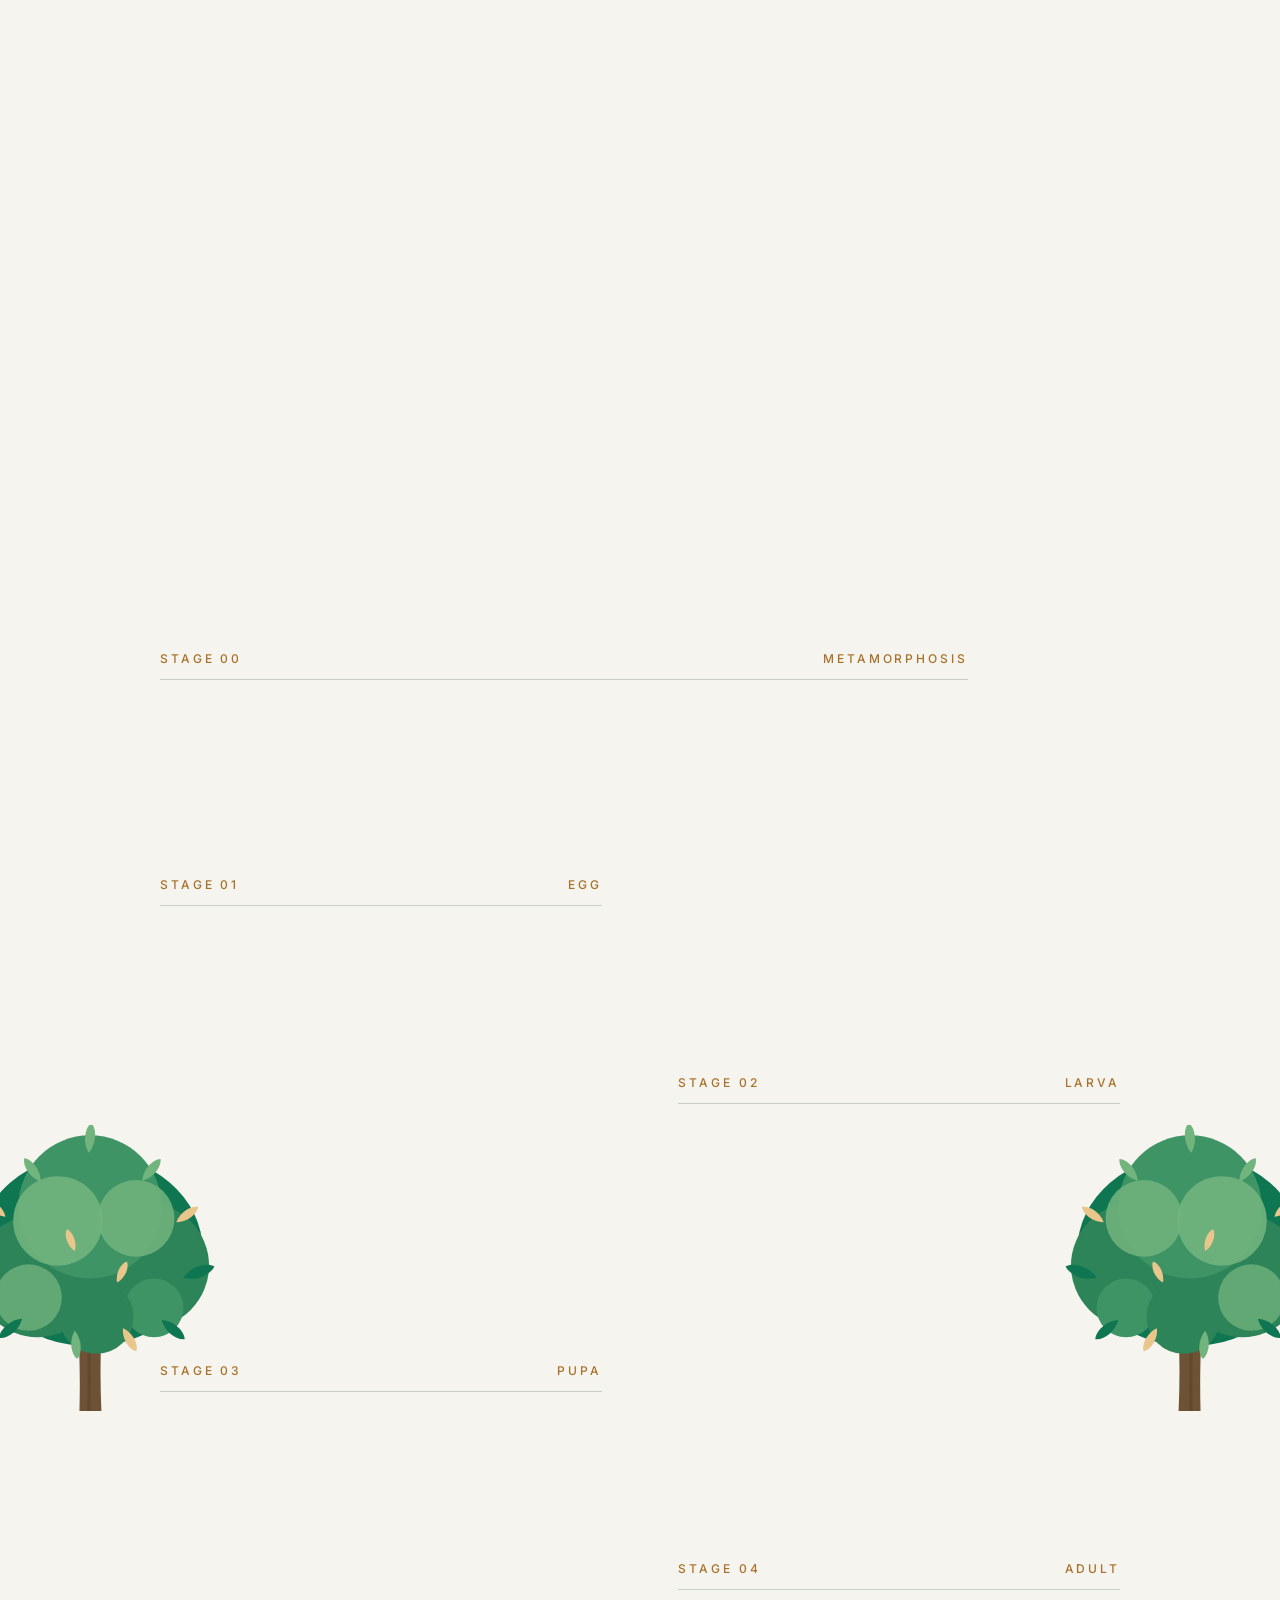
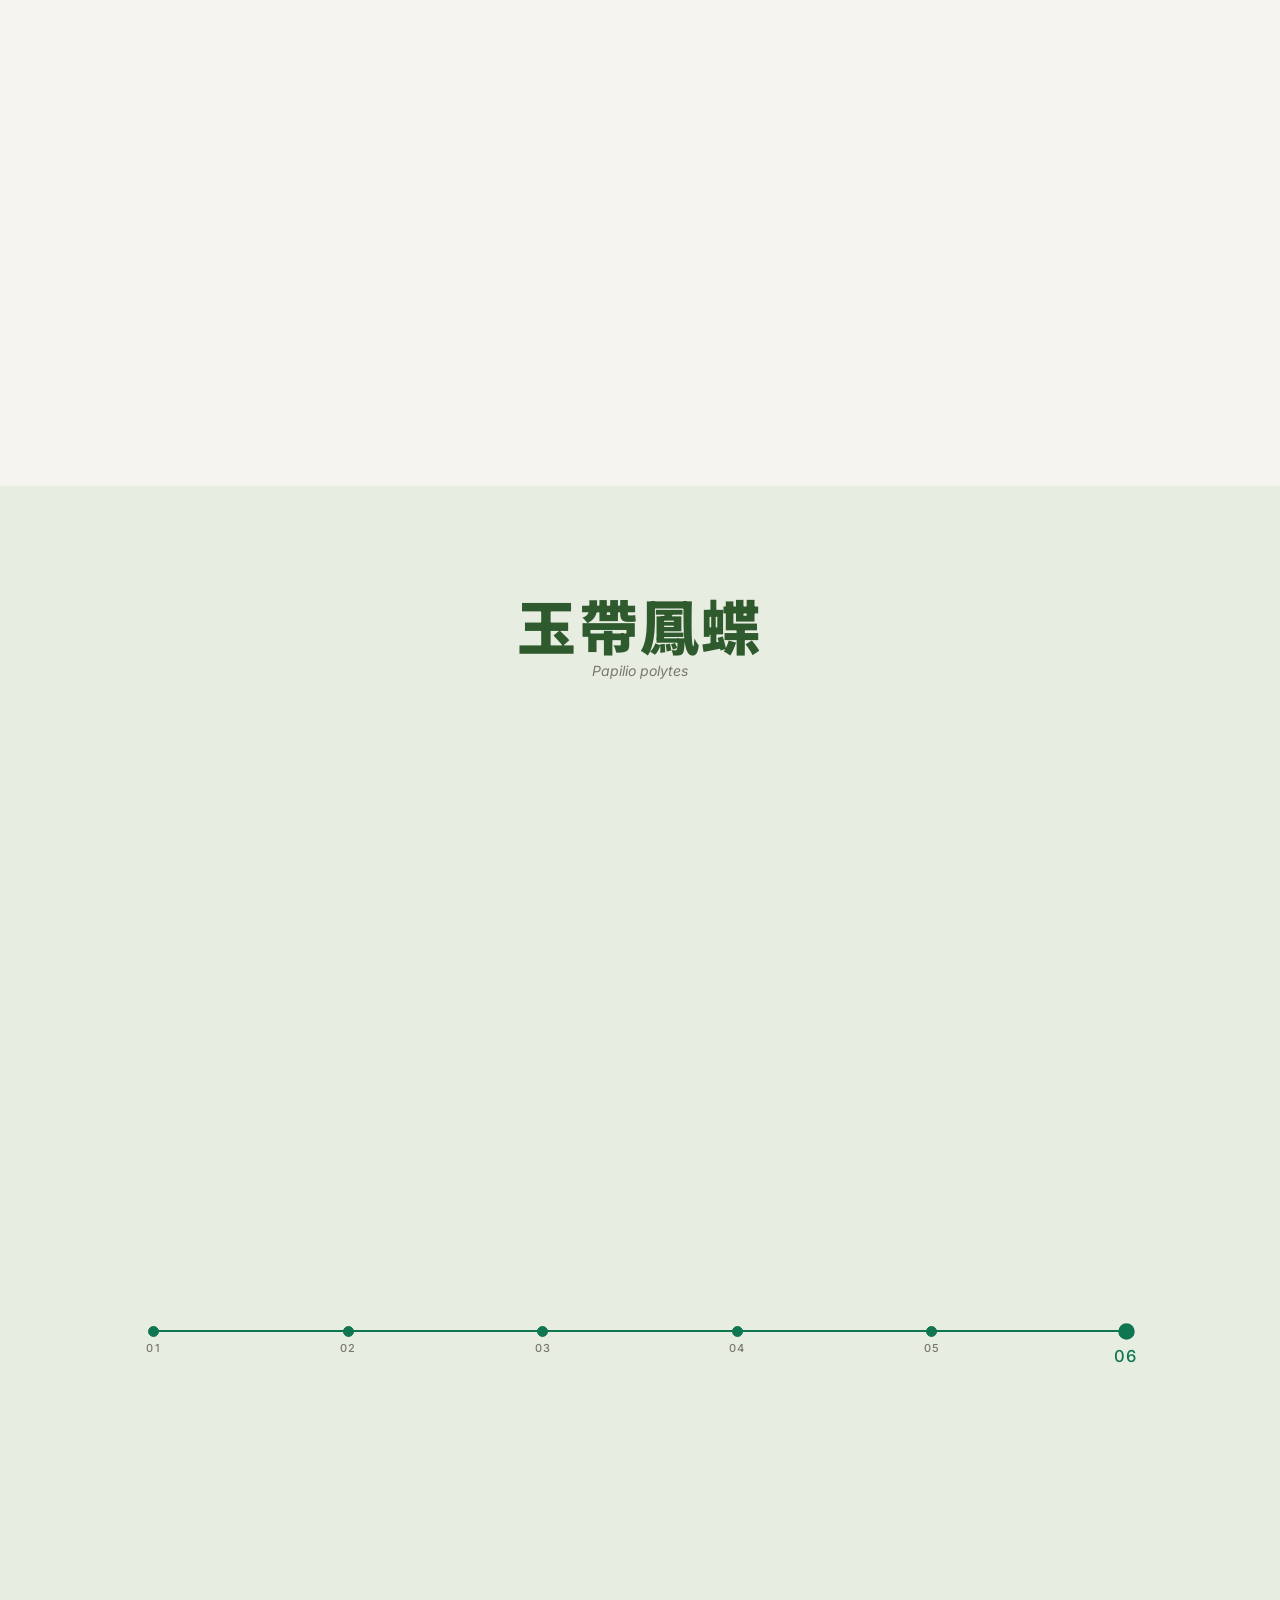
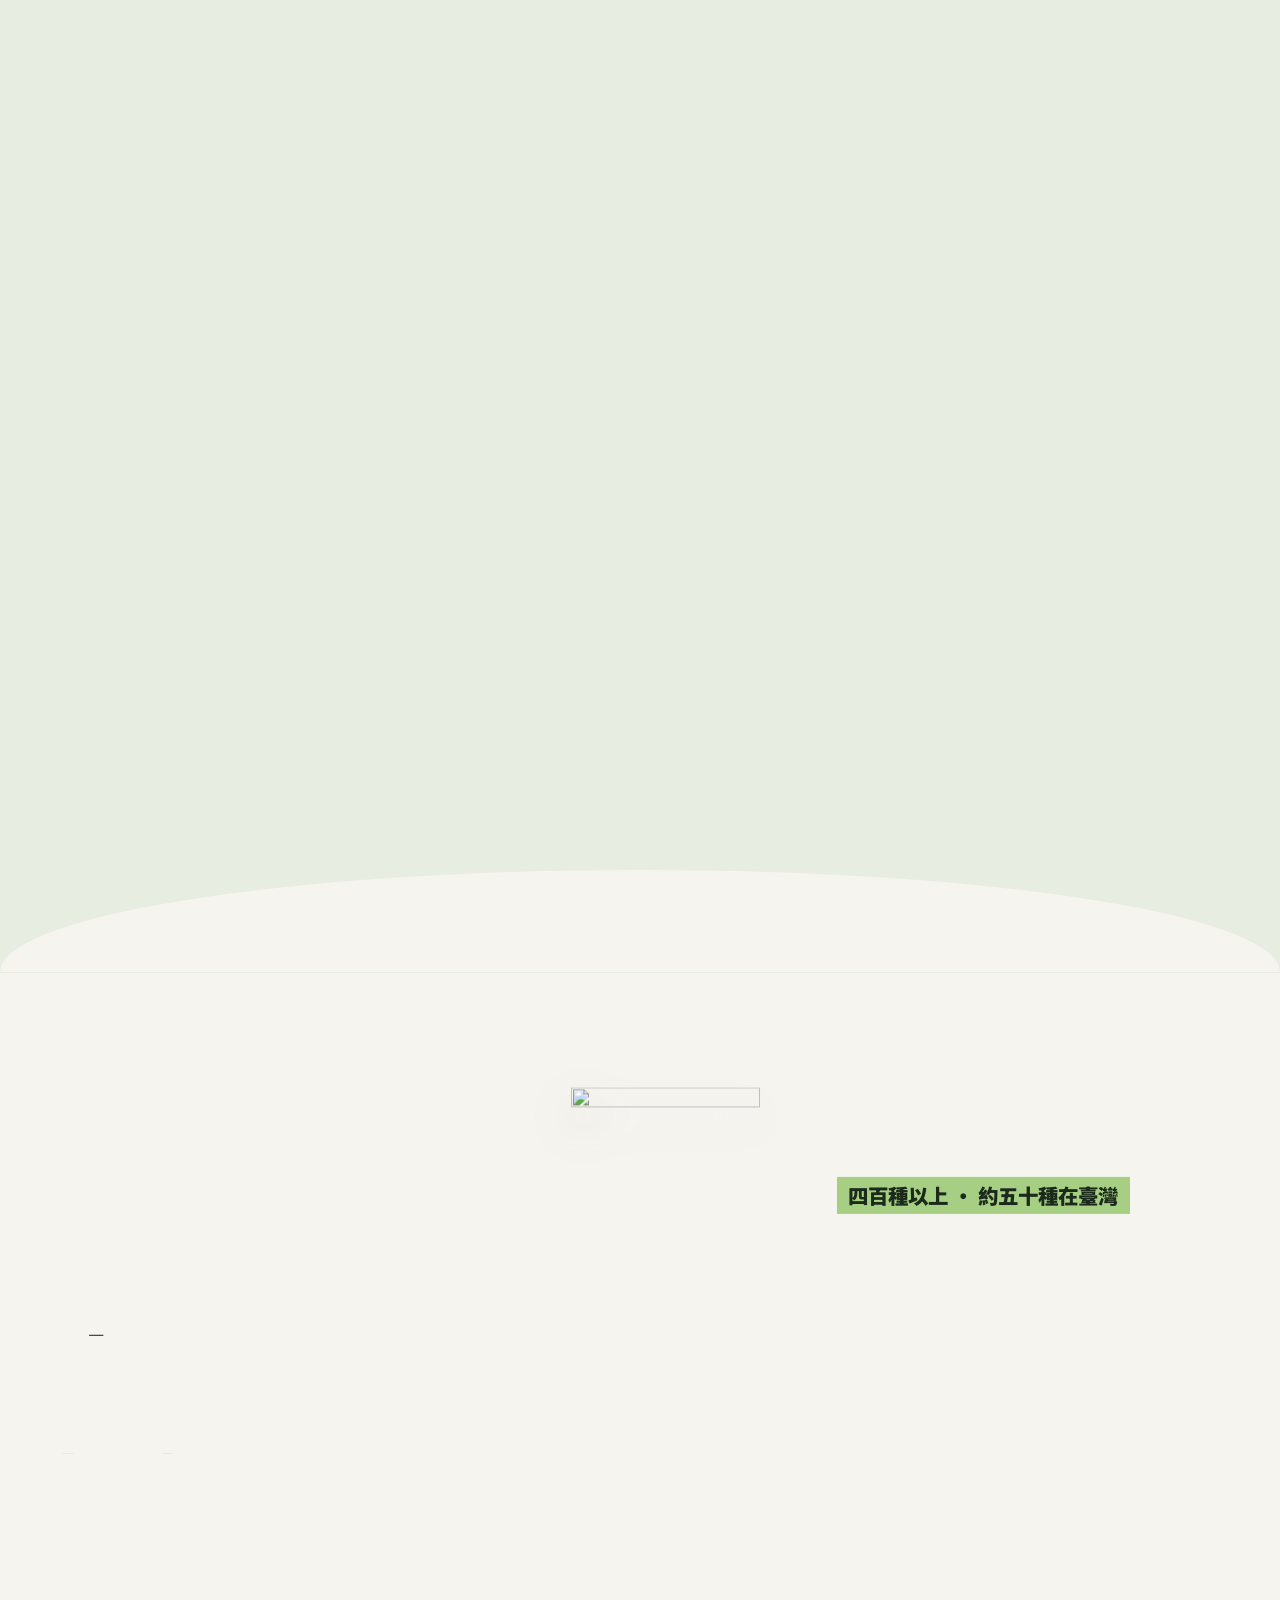
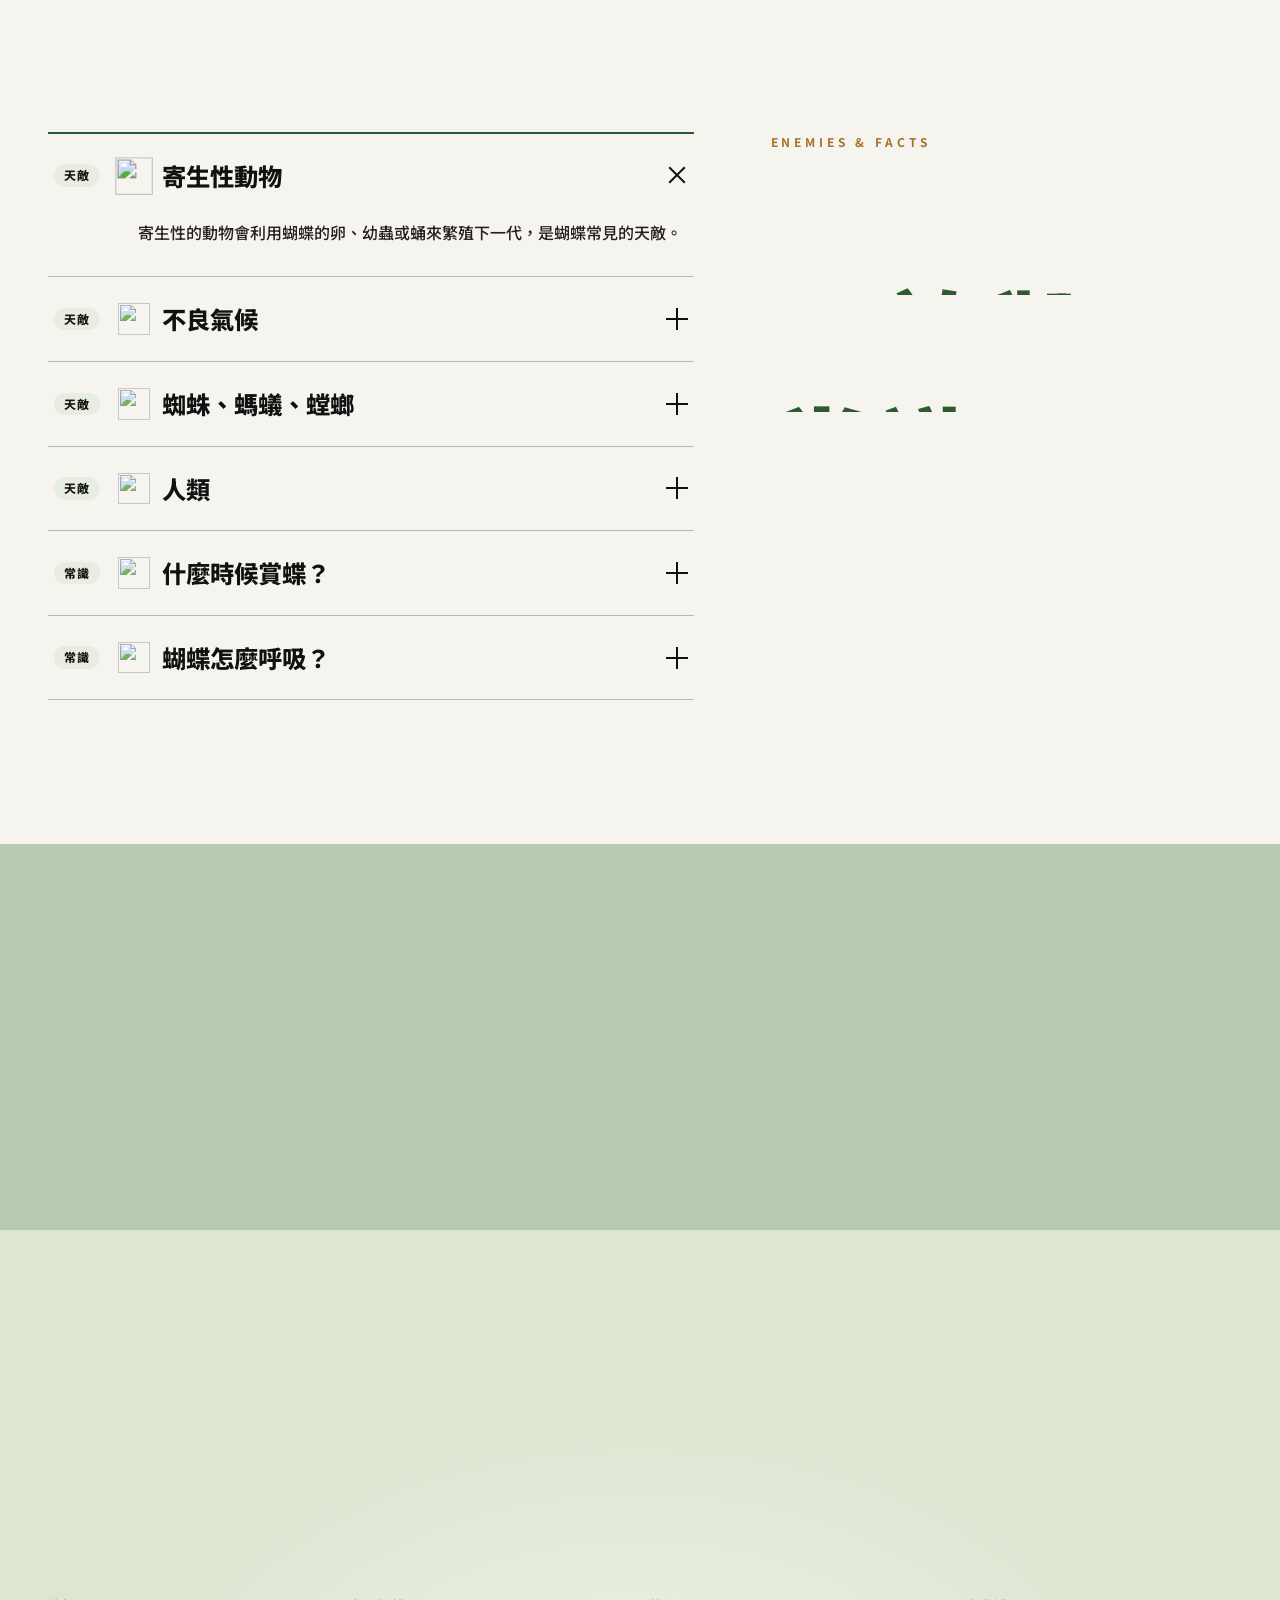
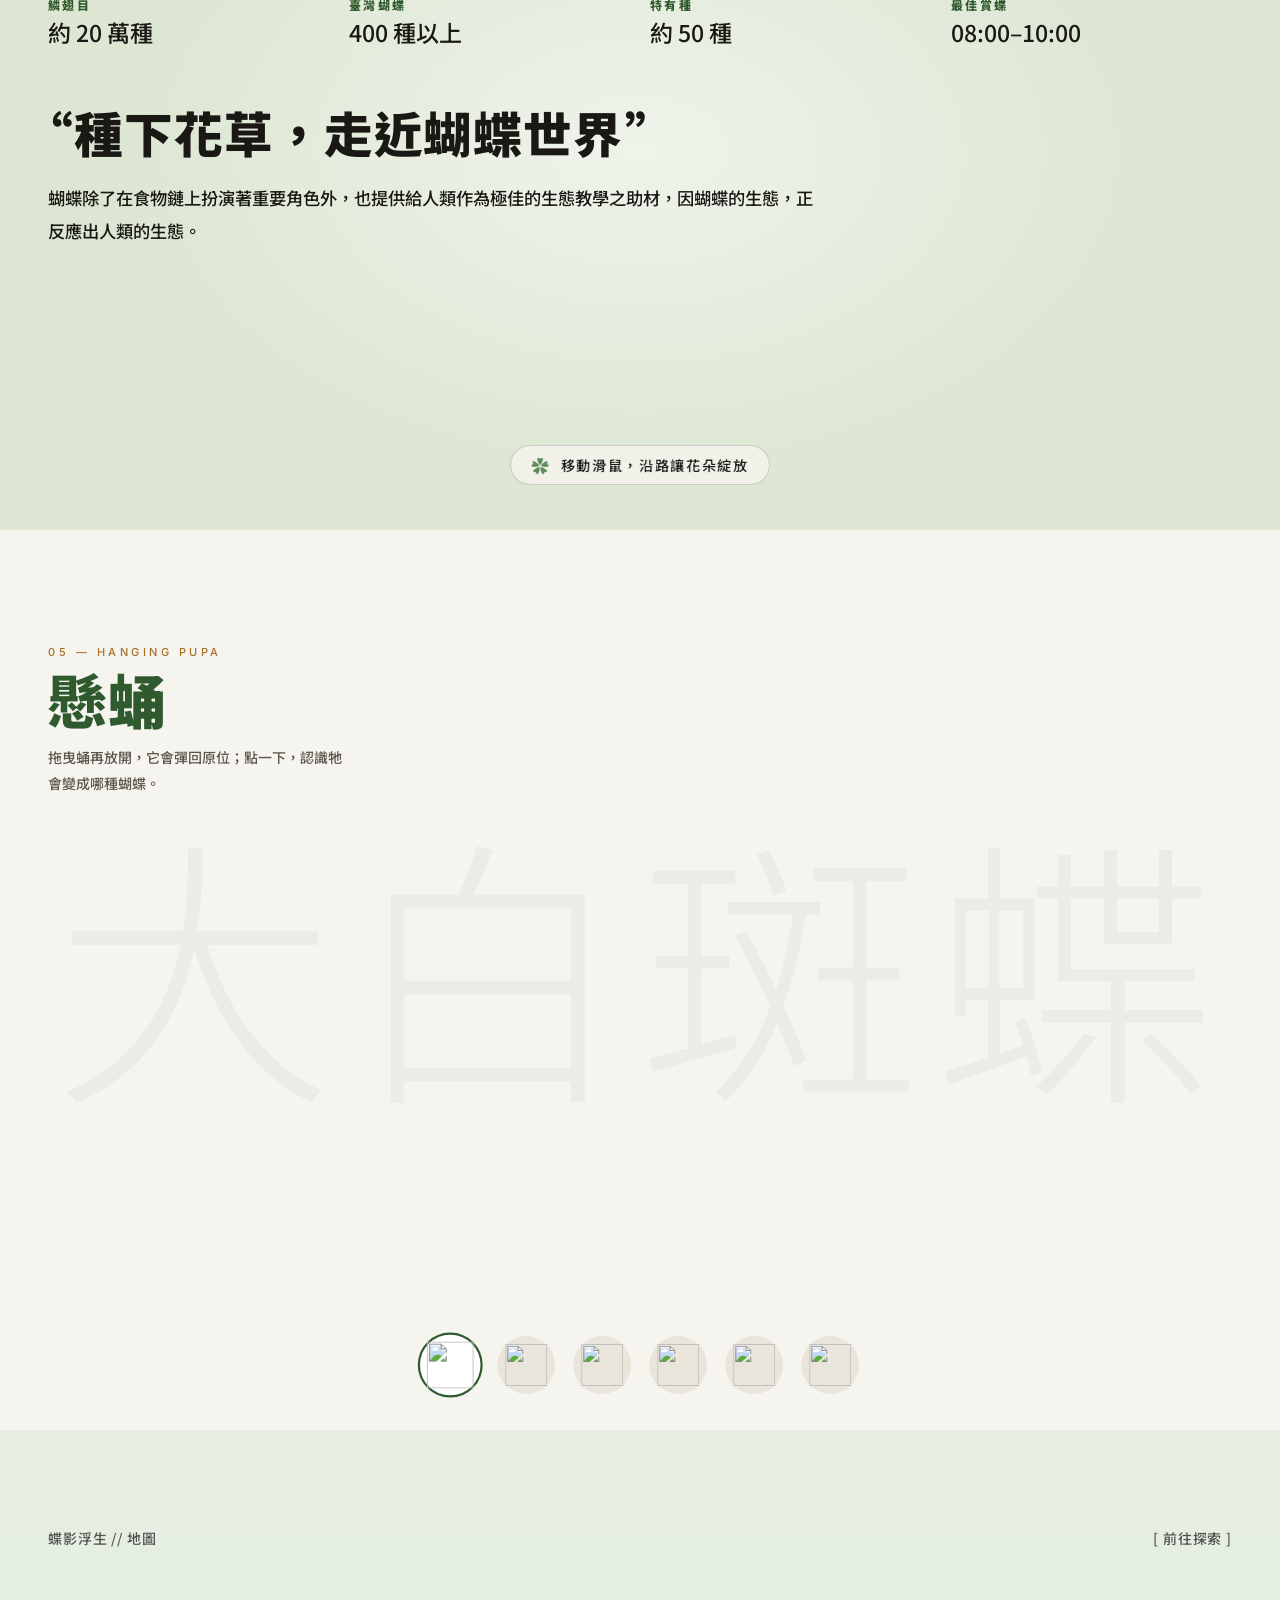
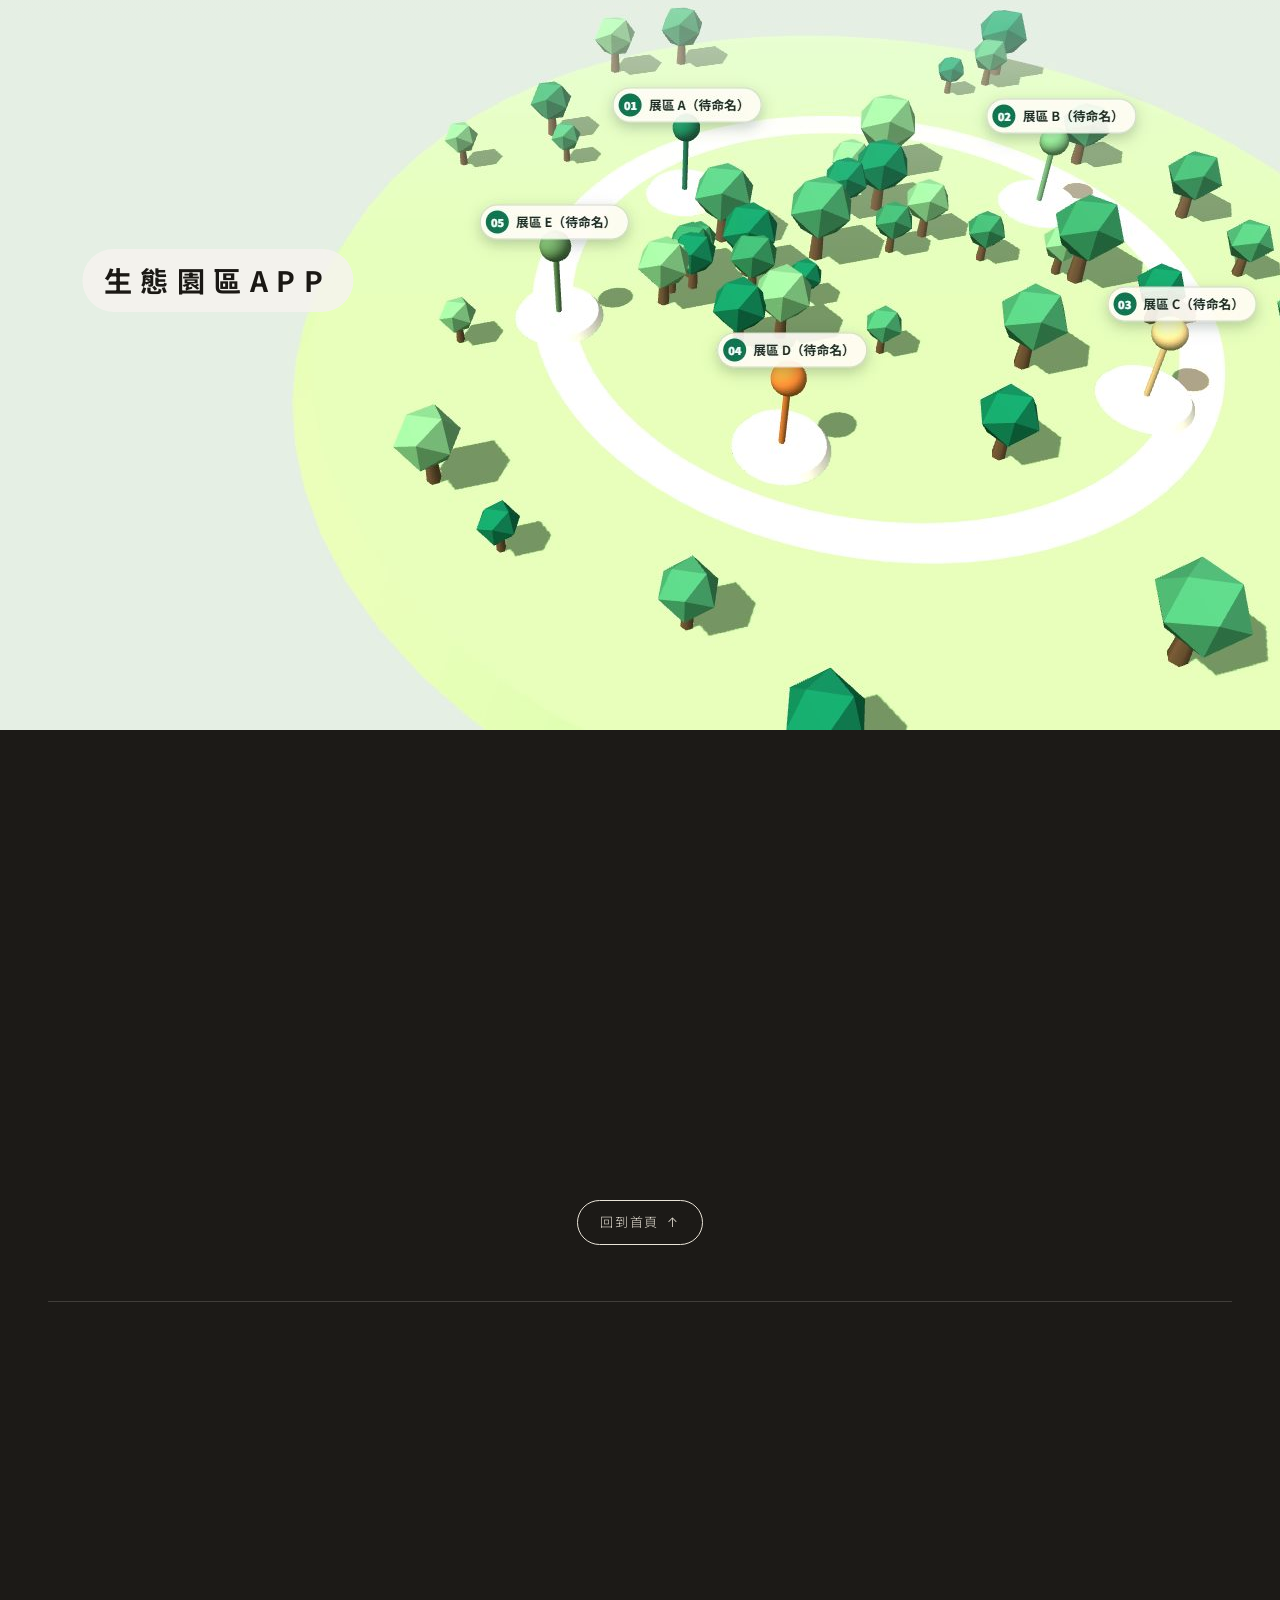
==== commit 058b450b: "1123" ====
--- a/index.html
+++ b/index.html
@@ -181,6 +181,8 @@
         <figure class="st4-fig" data-tx="fade"><div class="st4-pic"><img src="assets/kc-adult.png" alt="" loading="lazy"></div><figcaption lang="en">STAGE 4 / 4</figcaption></figure>
       </article>
     </div>
+    <!-- 接到下一段「六種蝴蝶」的小標：放在四階段底部的留白裡 -->
+    <div class="st4-next" data-tx="fade"><h3 data-en="Butterflies Have Many Faces??">蝴蝶也有十八變??</h3><p data-en="Try touching the butterfly.">觸碰蝴蝶試試。</p></div>
   </div>
   <!-- 六種蝴蝶的一生：每一列是一種蝴蝶，四欄依序是卵、幼蟲、蛹、成蟲 -->
   <div class="kg" id="k-grow" data-bg="#F6F4EF">
--- a/css/style.css
+++ b/css/style.css
@@ -2410,3 +2410,12 @@
 
 /* 2026-11-23：懸蛹背景大字從「PUPA」改成目前這隻蝴蝶的名稱（js/pupa.js 依字數調字級），字重改細 */
 .pupa-bg{font-weight:300;letter-spacing:.04em}
+
+/* 2026-11-23：知識開頭的分類色塊不要被前景的模糊大葉子（.px-front）蓋住 → 看起來像半透明；把色塊疊到葉子上面 */
+#k-body .kb-meta{position:relative;z-index:3}
+
+/* 2026-11-23：四階段底部留白裡的小標「蝴蝶也有十八變??」＋小字「觸碰蝴蝶試試。」，接到下一段六種蝴蝶 */
+.st4-next{position:absolute;left:var(--gut);right:var(--gut);bottom:clamp(28px,6vh,70px);z-index:3;text-align:center;pointer-events:none}
+.st4-next h3{margin:0;font:700 clamp(22px,2.2vw,32px)/1.4 var(--title);letter-spacing:.08em;color:#2F5A2E;white-space:nowrap}
+.st4-next p{margin:10px 0 0;font-size:clamp(13px,.95vw,15px);letter-spacing:.12em;color:var(--txt-mute)}
+@media (max-width:860px){.st4-list{padding-bottom:calc(12vh + 110px)}.st4-next h3{font-size:clamp(18px,5.4vw,24px)}}
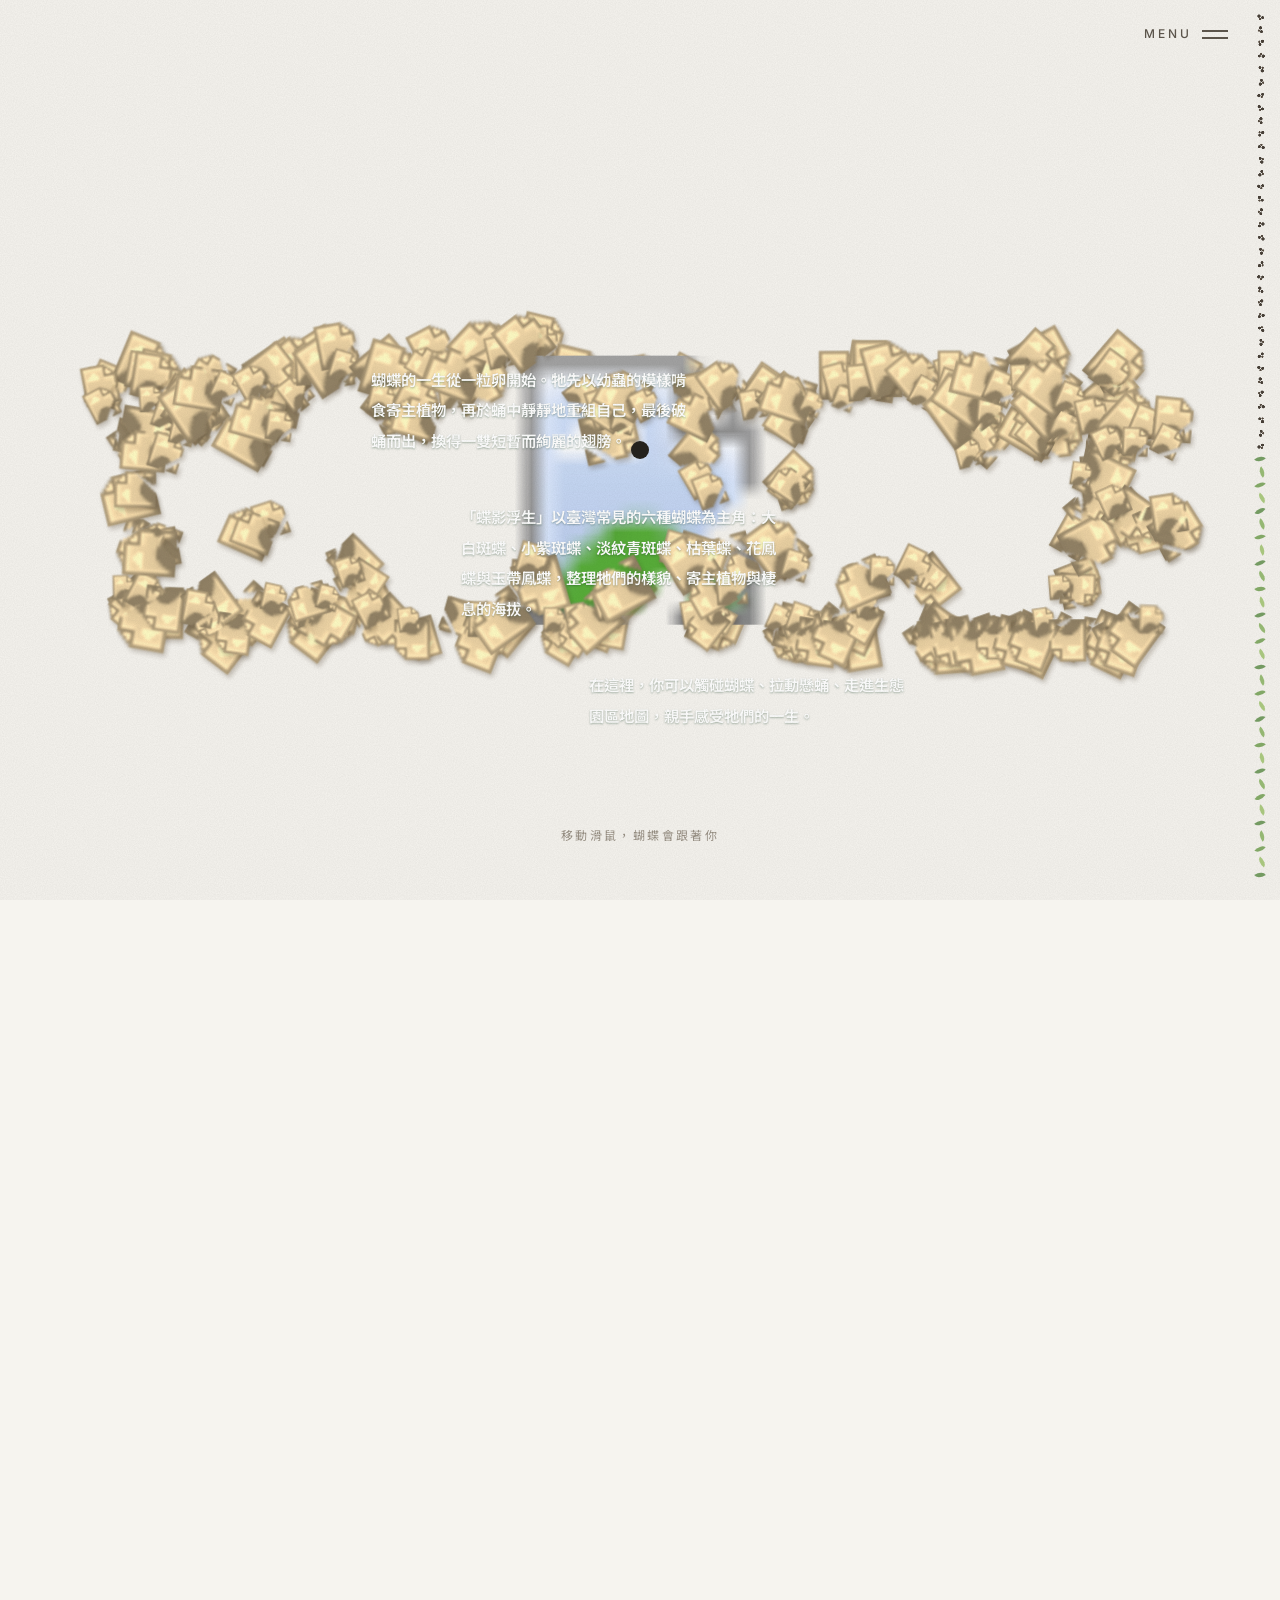
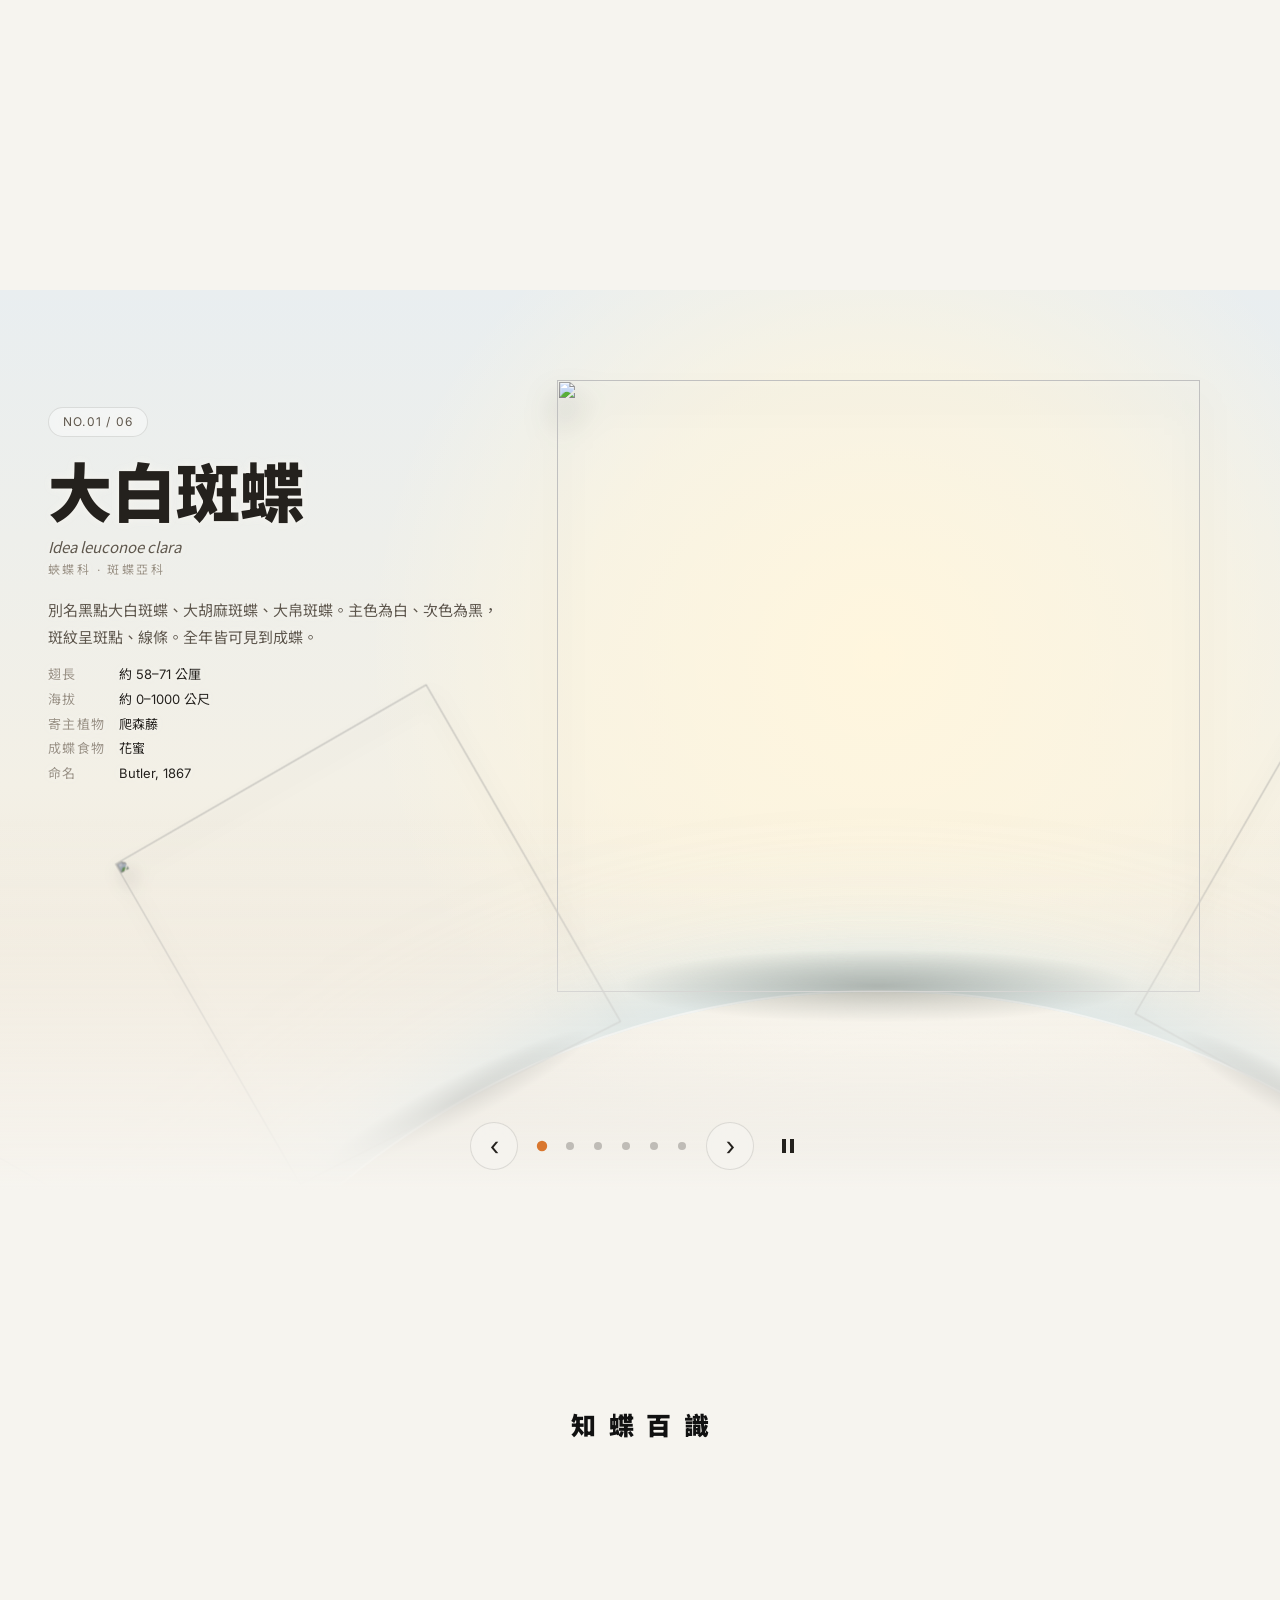
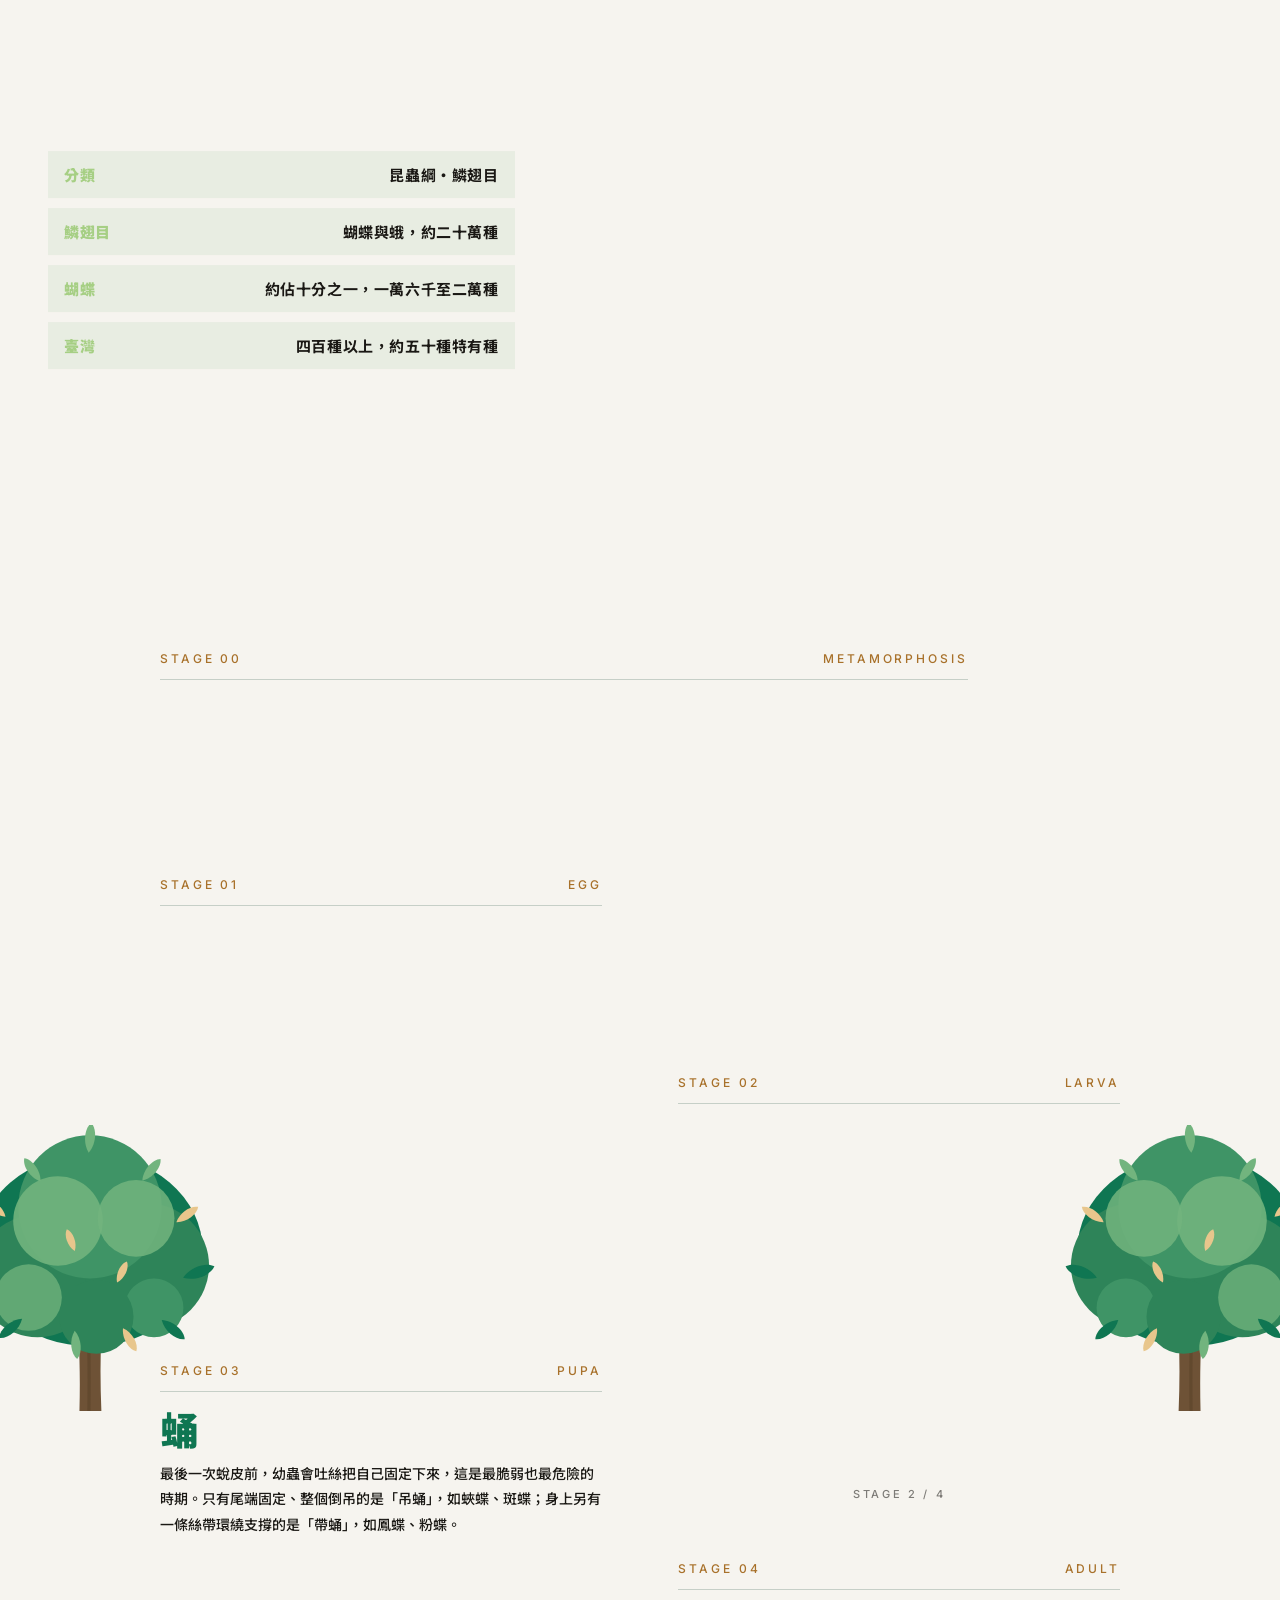
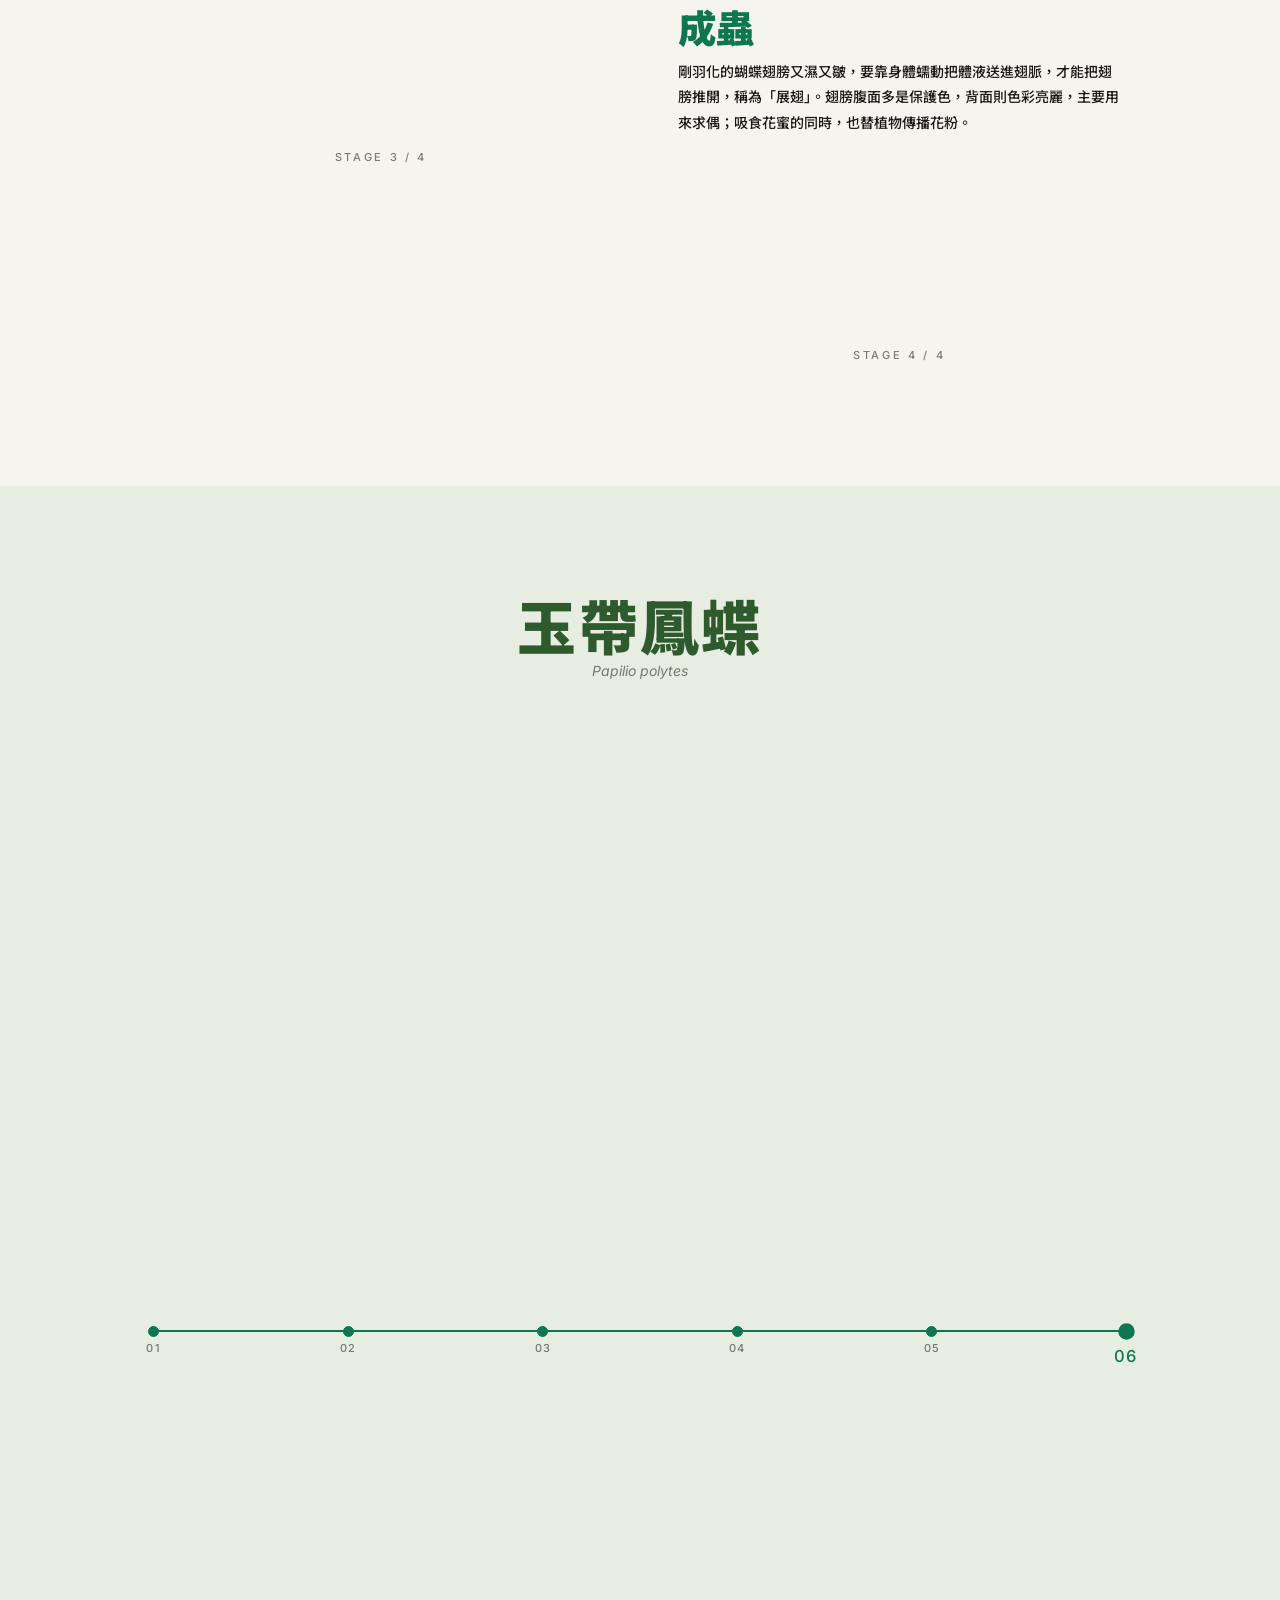
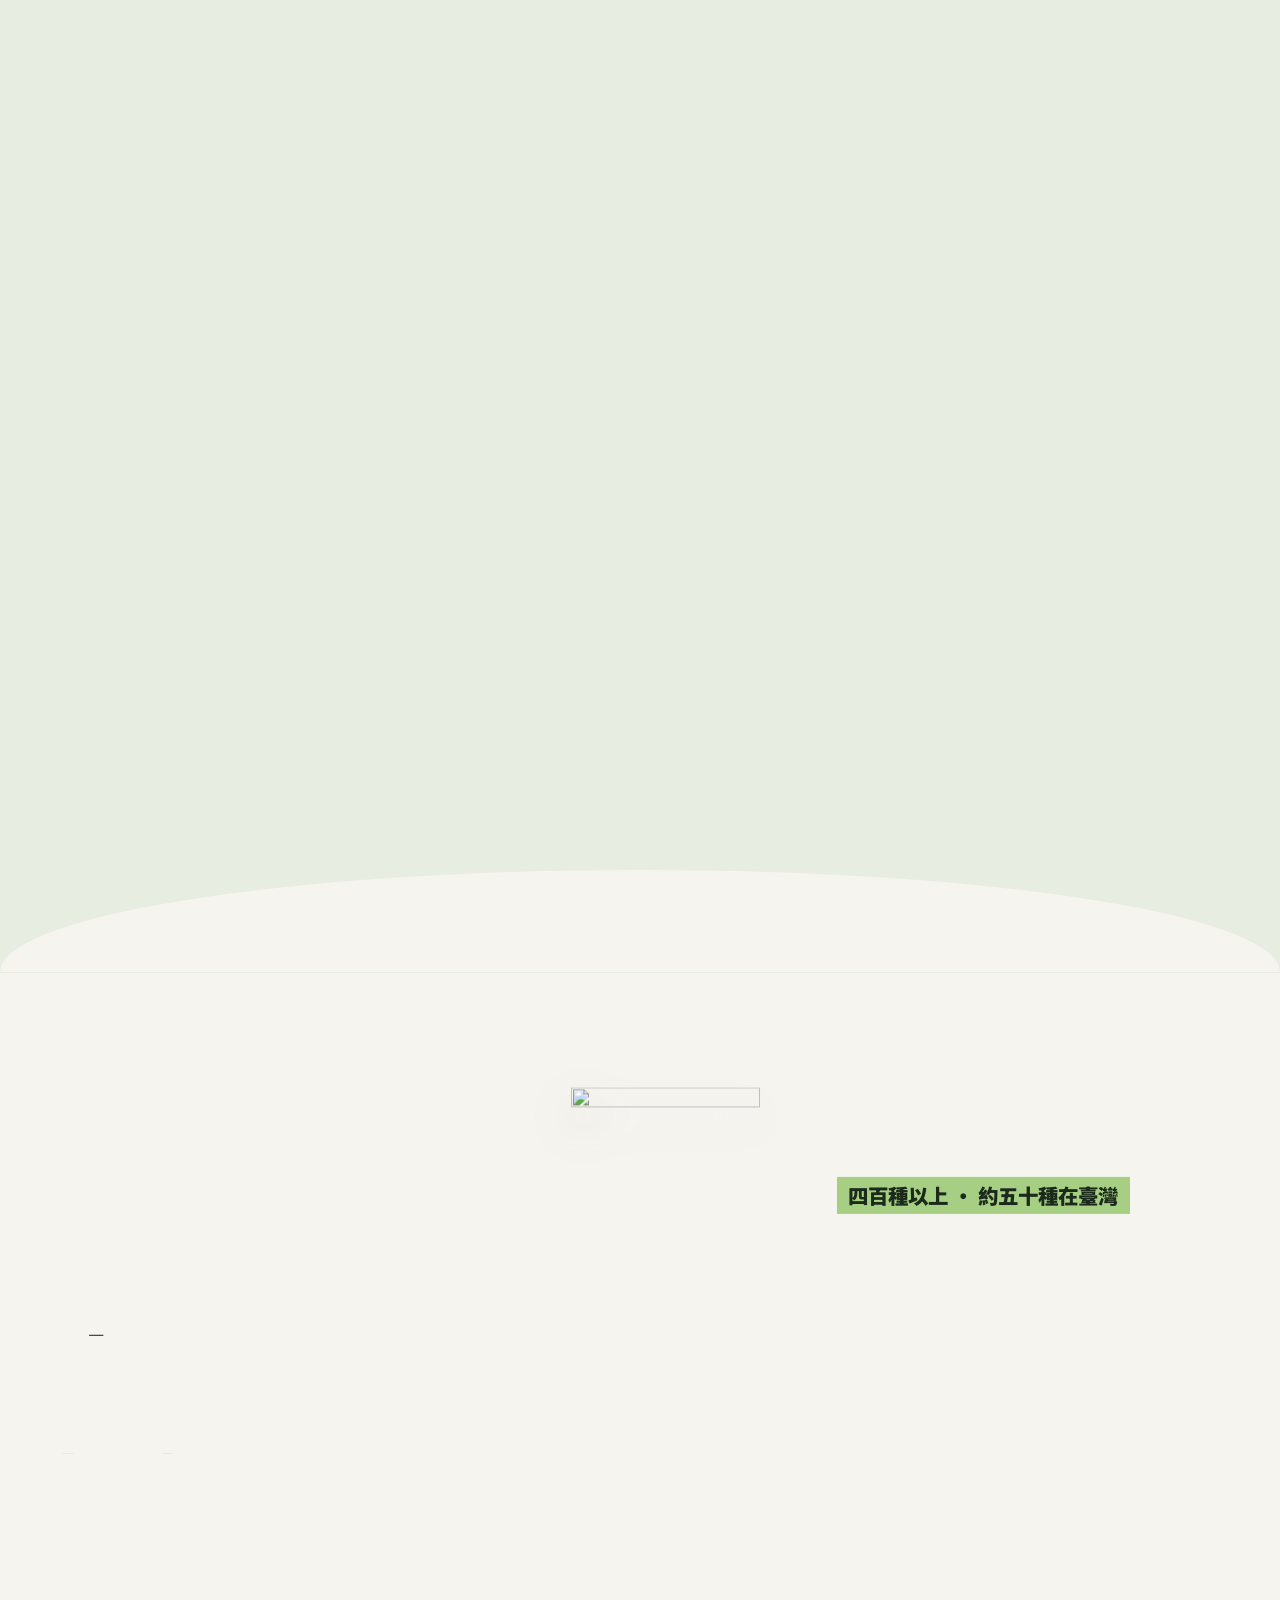
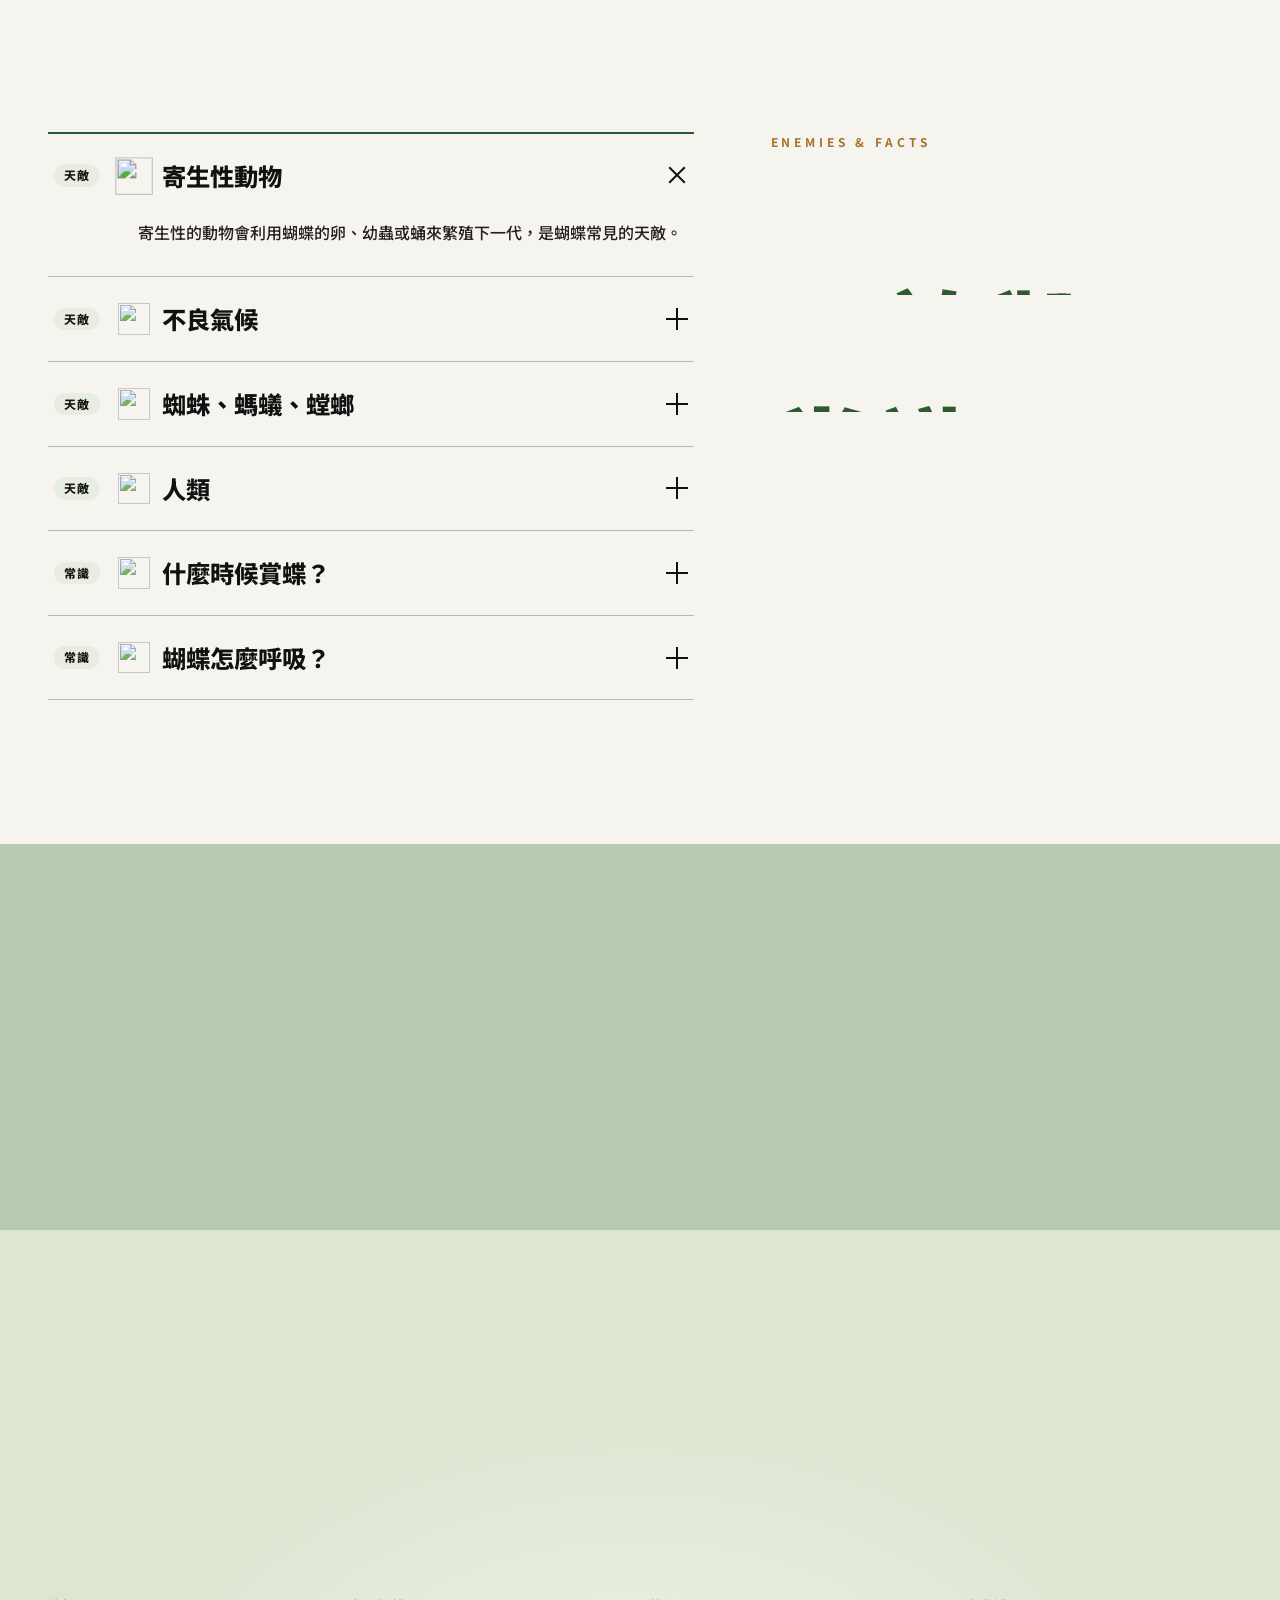
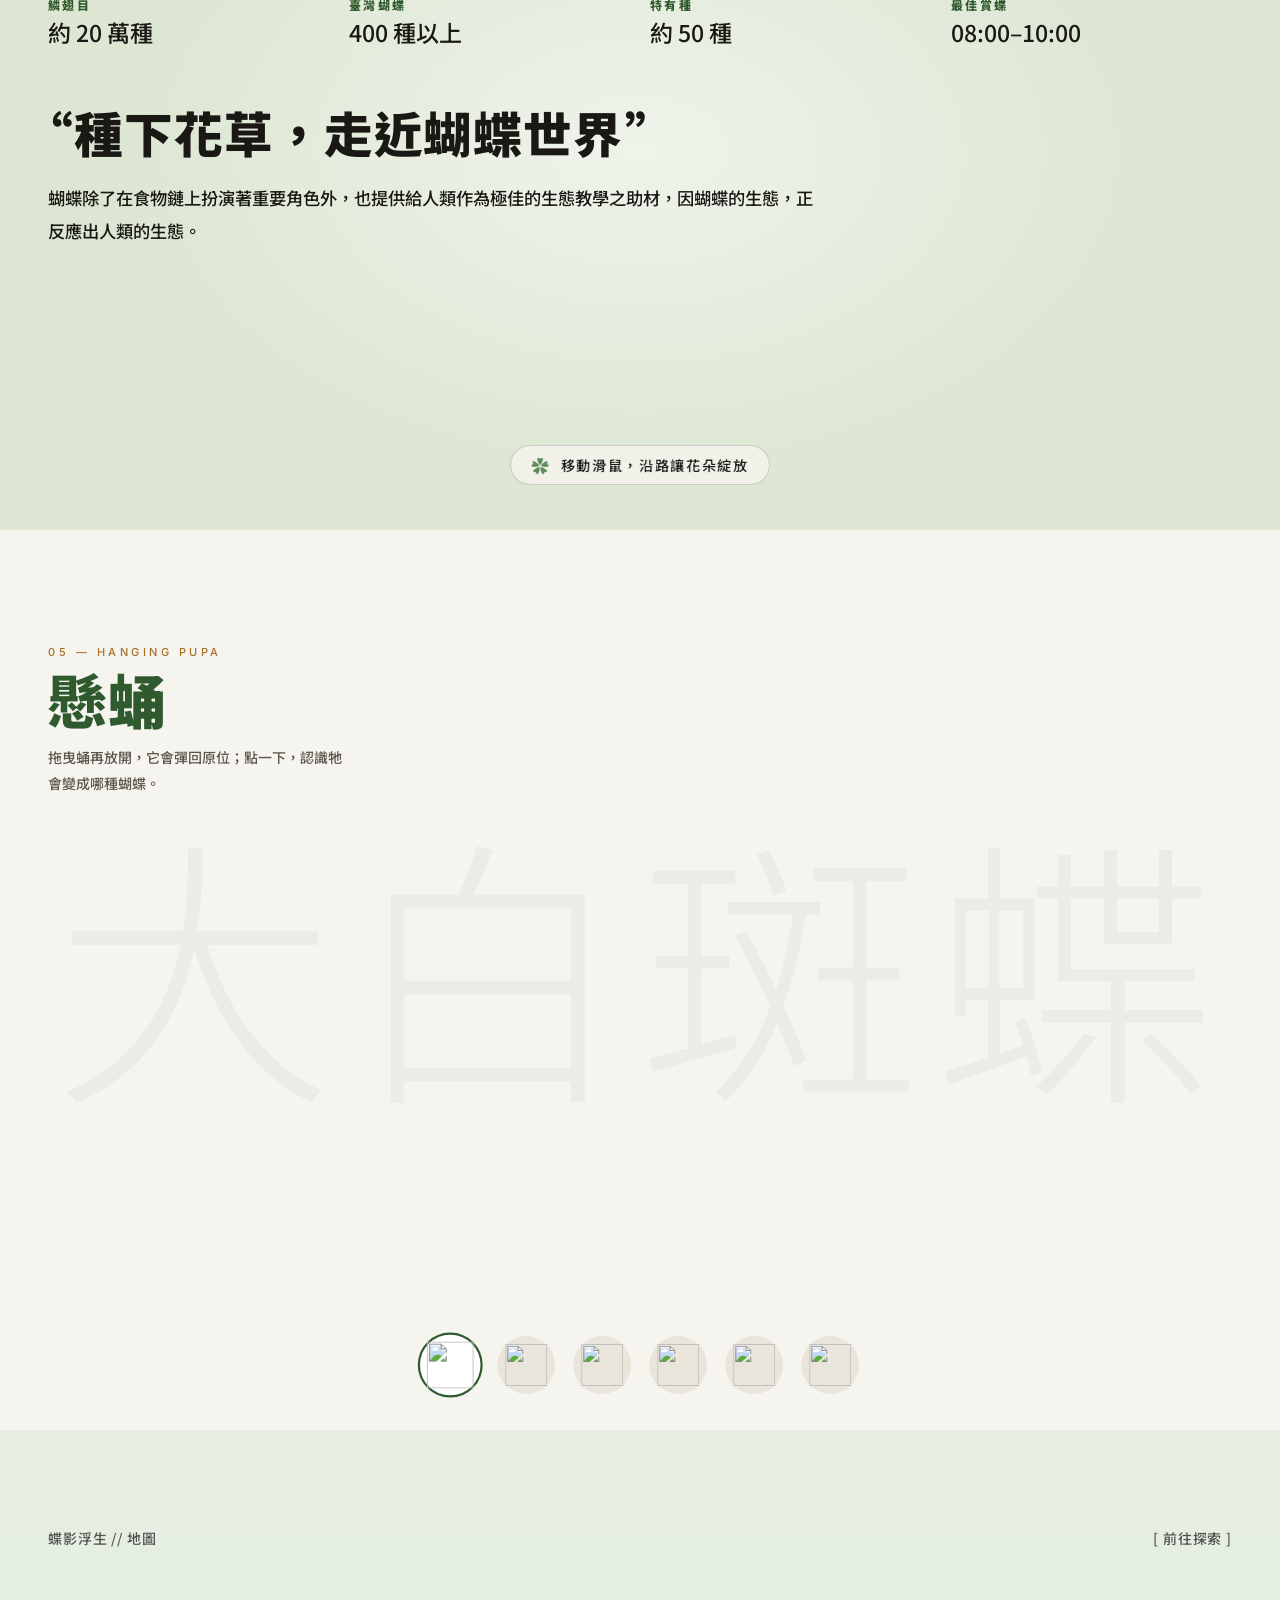
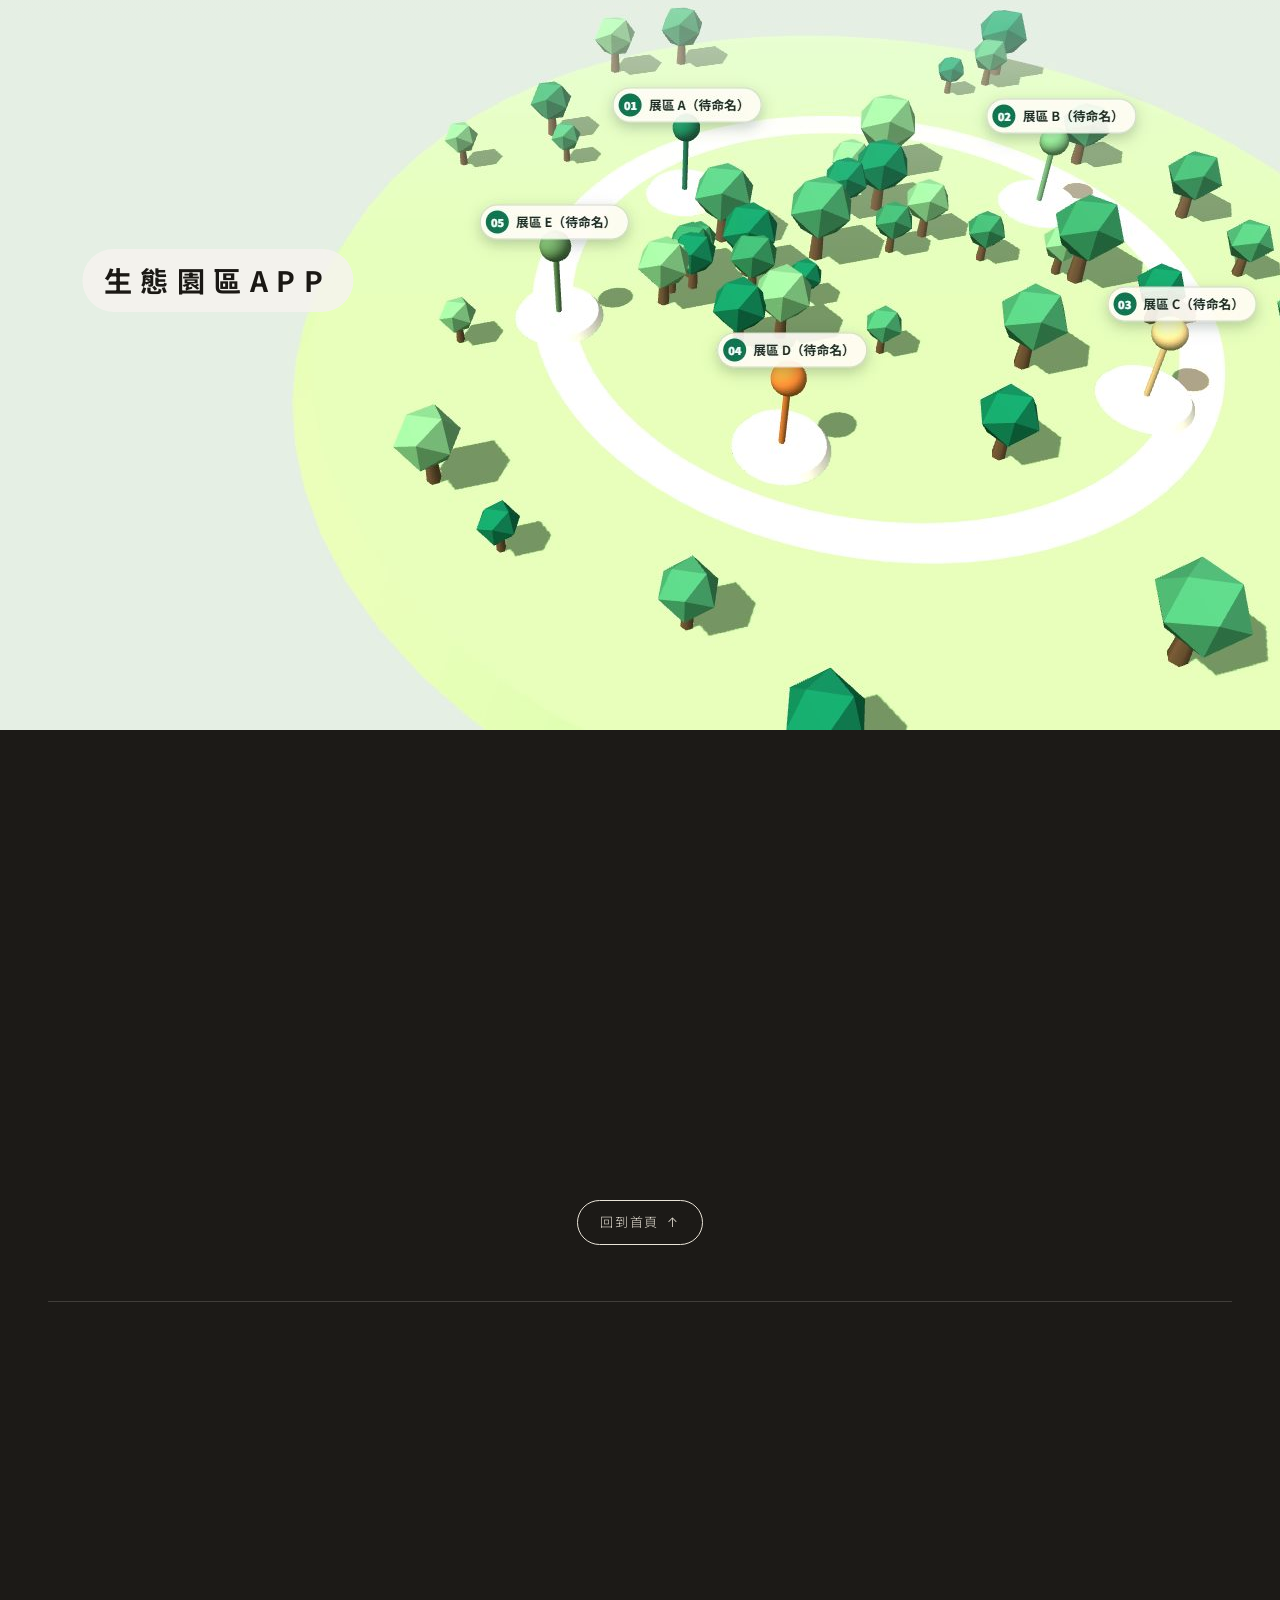
==== commit 7a05b1c9: "Update index.html" ====
--- a/index.html
+++ b/index.html
@@ -87,7 +87,7 @@
     <div class="story-body">
       <p class="story-first" data-tx="fade" data-en-html="&lt;span class=&quot;dropcap&quot;&gt;A&lt;/span&gt; butterfly's life begins as a single egg. It first feeds on its host plant as a caterpillar, then quietly rebuilds itself inside the pupa, and finally breaks free with a pair of brief, brilliant wings."><span class="dropcap">蝴蝶</span>的一生從一粒卵開始。牠先以幼蟲的模樣啃食寄主植物，再於蛹中靜靜地重組自己，最後破蛹而出，換得一雙短暫而絢麗的翅膀。</p>
       <p data-tx="fade" data-en="Butterfly Shadows, a Fleeting Life follows six butterflies commonly seen in Taiwan — the Paper Kite, Dwarf Crow, Blue Tiger, Orange Oakleaf, Lime Swallowtail and Common Mormon — gathering their appearance, host plants and the altitudes where they live.">「蝶影浮生」以臺灣常見的六種蝴蝶為主角：大白斑蝶、小紫斑蝶、淡紋青斑蝶、枯葉蝶、花鳳蝶與玉帶鳳蝶，整理牠們的樣貌、寄主植物與棲息的海拔。</p>
-      <p data-tx="fade" data-en="As you browse, your cursor transforms too: from caterpillar, to pupa, to a butterfly in flight.">瀏覽這個網站時，游標也會跟著蛻變：從幼蟲、蛹，到展翅的蝴蝶。</p>
+      <p data-tx="fade" data-en="Here you can touch the butterflies, tug the hanging pupae and wander the eco-park map — experiencing their lives first-hand.">在這裡，你可以觸碰蝴蝶、拉動懸蛹、走進生態園區地圖，親手感受牠們的一生。</p>
     </div>
   </div>
 </section>
--- a/css/style.css
+++ b/css/style.css
@@ -2419,3 +2419,21 @@
 .st4-next h3{margin:0;font:700 clamp(22px,2.2vw,32px)/1.4 var(--title);letter-spacing:.08em;color:#2F5A2E;white-space:nowrap}
 .st4-next p{margin:10px 0 0;font-size:clamp(13px,.95vw,15px);letter-spacing:.12em;color:var(--txt-mute)}
 @media (max-width:860px){.st4-list{padding-bottom:calc(12vh + 110px)}.st4-next h3{font-size:clamp(18px,5.4vw,24px)}}
+
+/* 2026-11-23：摘要三段改成階梯式錯位排列 —— 第一段偏左上、第二段居中、第三段偏右下（每段靠左對齊） */
+@media (min-width:861px){
+  #story .story-grid{padding-top:6vh}
+  #story .story-body{width:min(1100px,90vw);text-align:left}
+  #story .story-body p,#story .story-first{width:min(50%,560px)}
+  #story .story-body p:nth-child(1){margin-left:8%}
+  #story .story-body p:nth-child(2){margin-left:22%}
+  #story .story-body p:nth-child(3){margin-left:42%}
+  #story .story-body p+p{margin-top:clamp(28px,5vh,56px)}
+}
+
+/* 2026-11-23：六種蝴蝶輪播的進度條節點可以點擊切換（節點改成 button，點擊範圍放大一圈） */
+.kgs-dot{padding:0;font:inherit;cursor:pointer}
+.kgs-dot::before{content:"";position:absolute;inset:-14px -14px -26px}
+.kgs-dot:hover{border-color:#0F7652}
+.kgs-dot:hover span{color:#0F7652}
+.kgs-dot:focus-visible{outline:2px solid #0F7652;outline-offset:4px}
